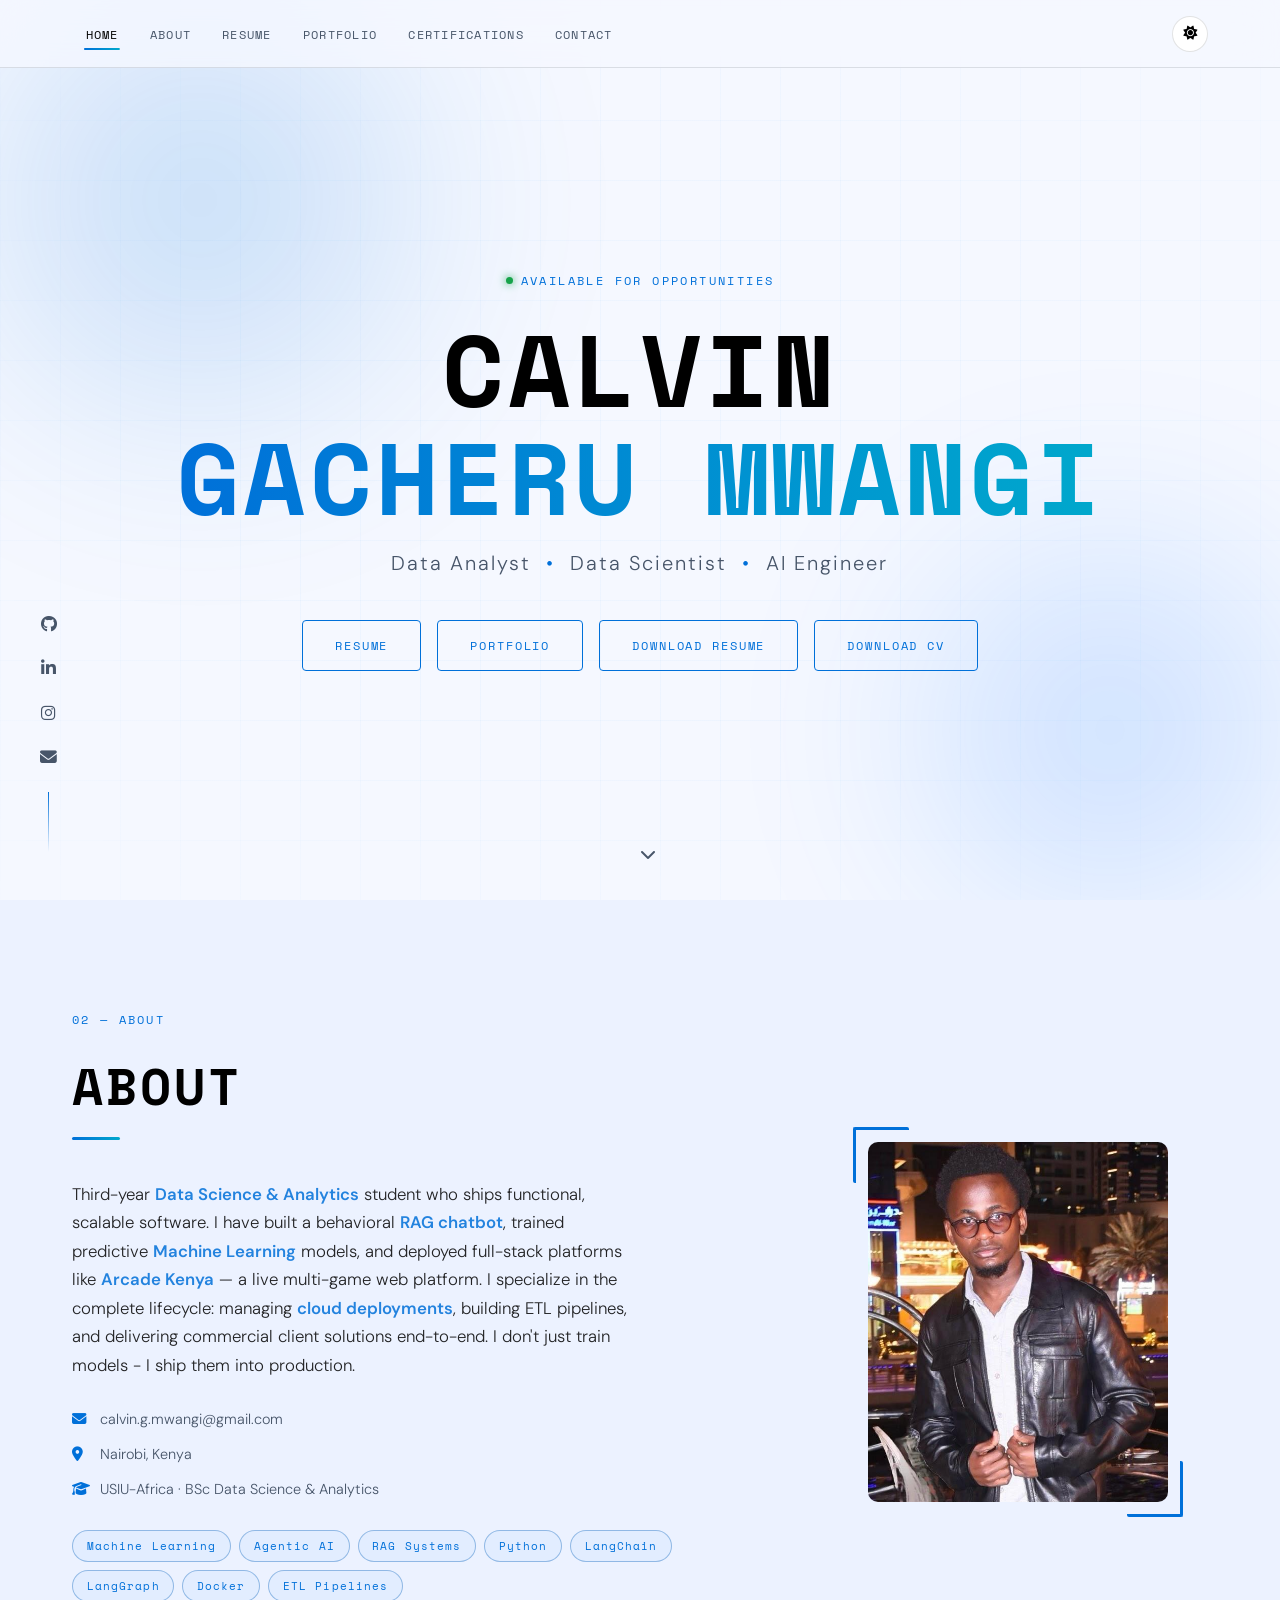
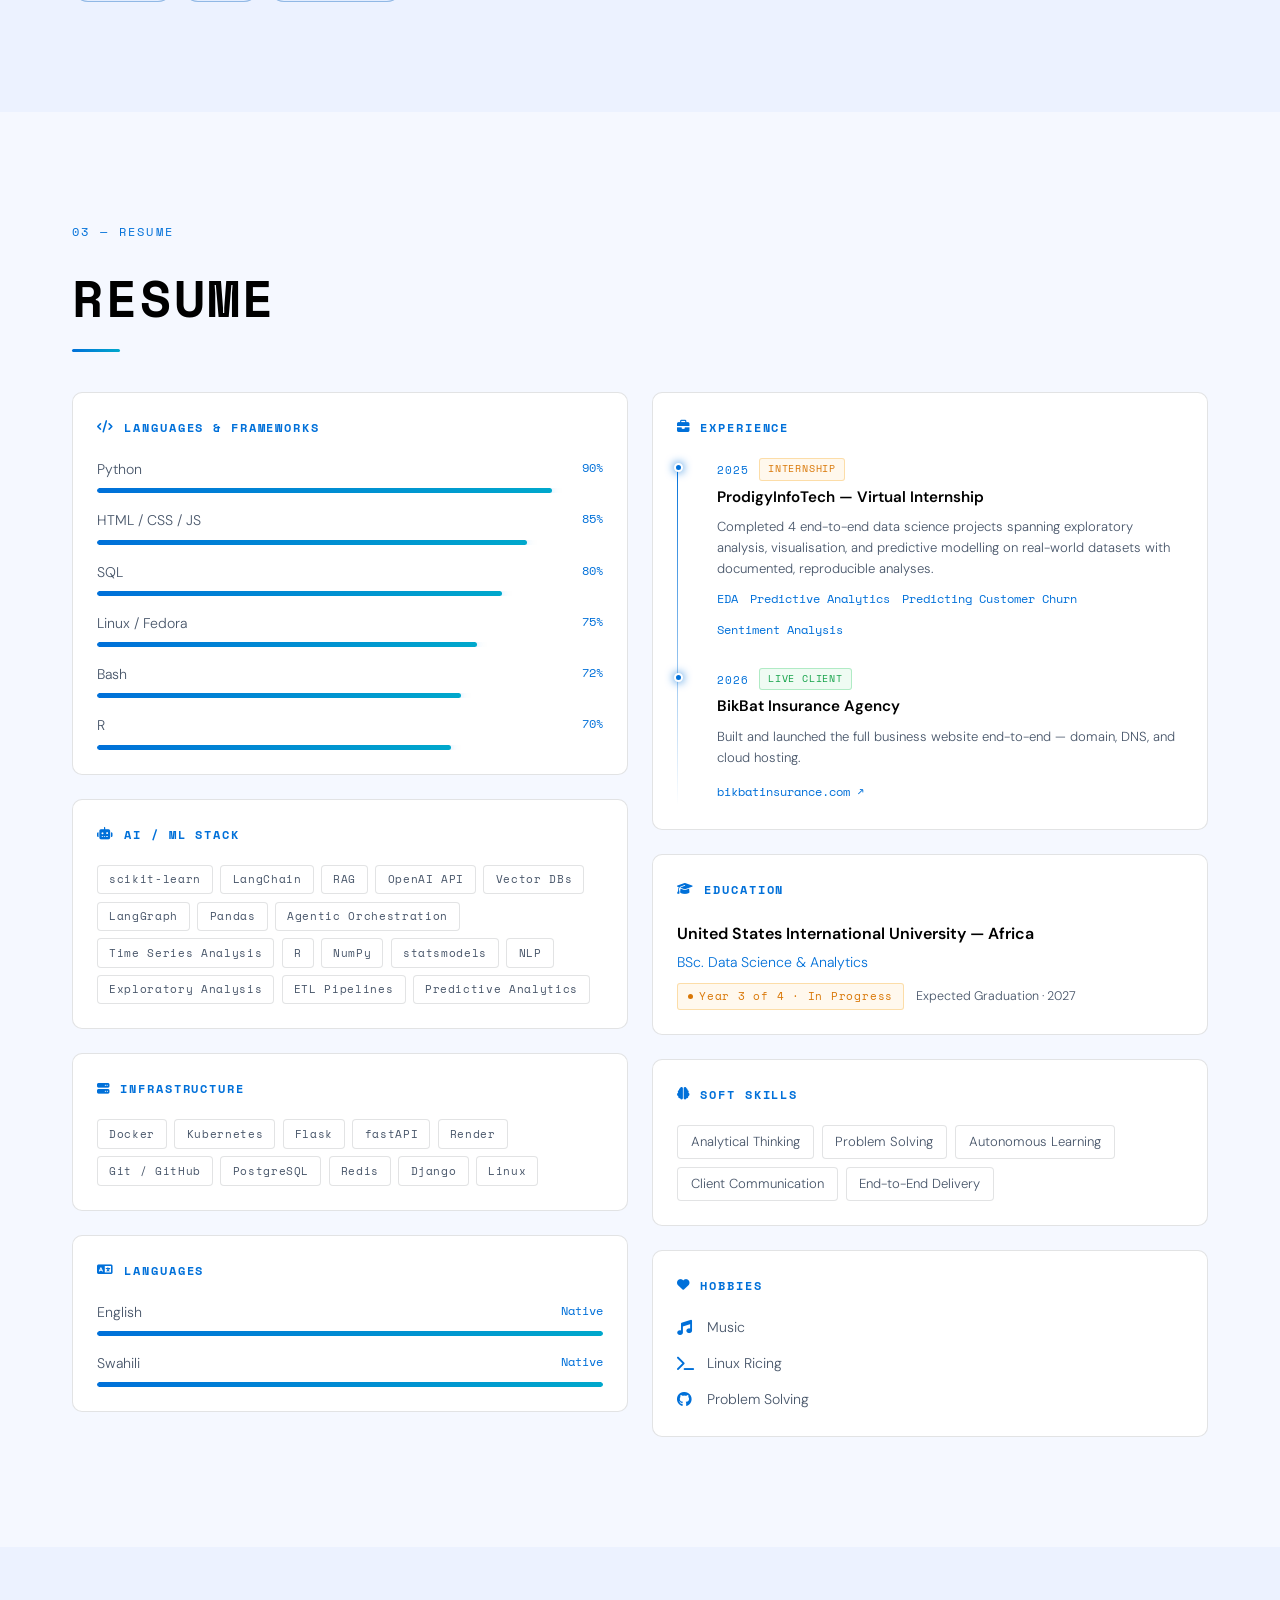
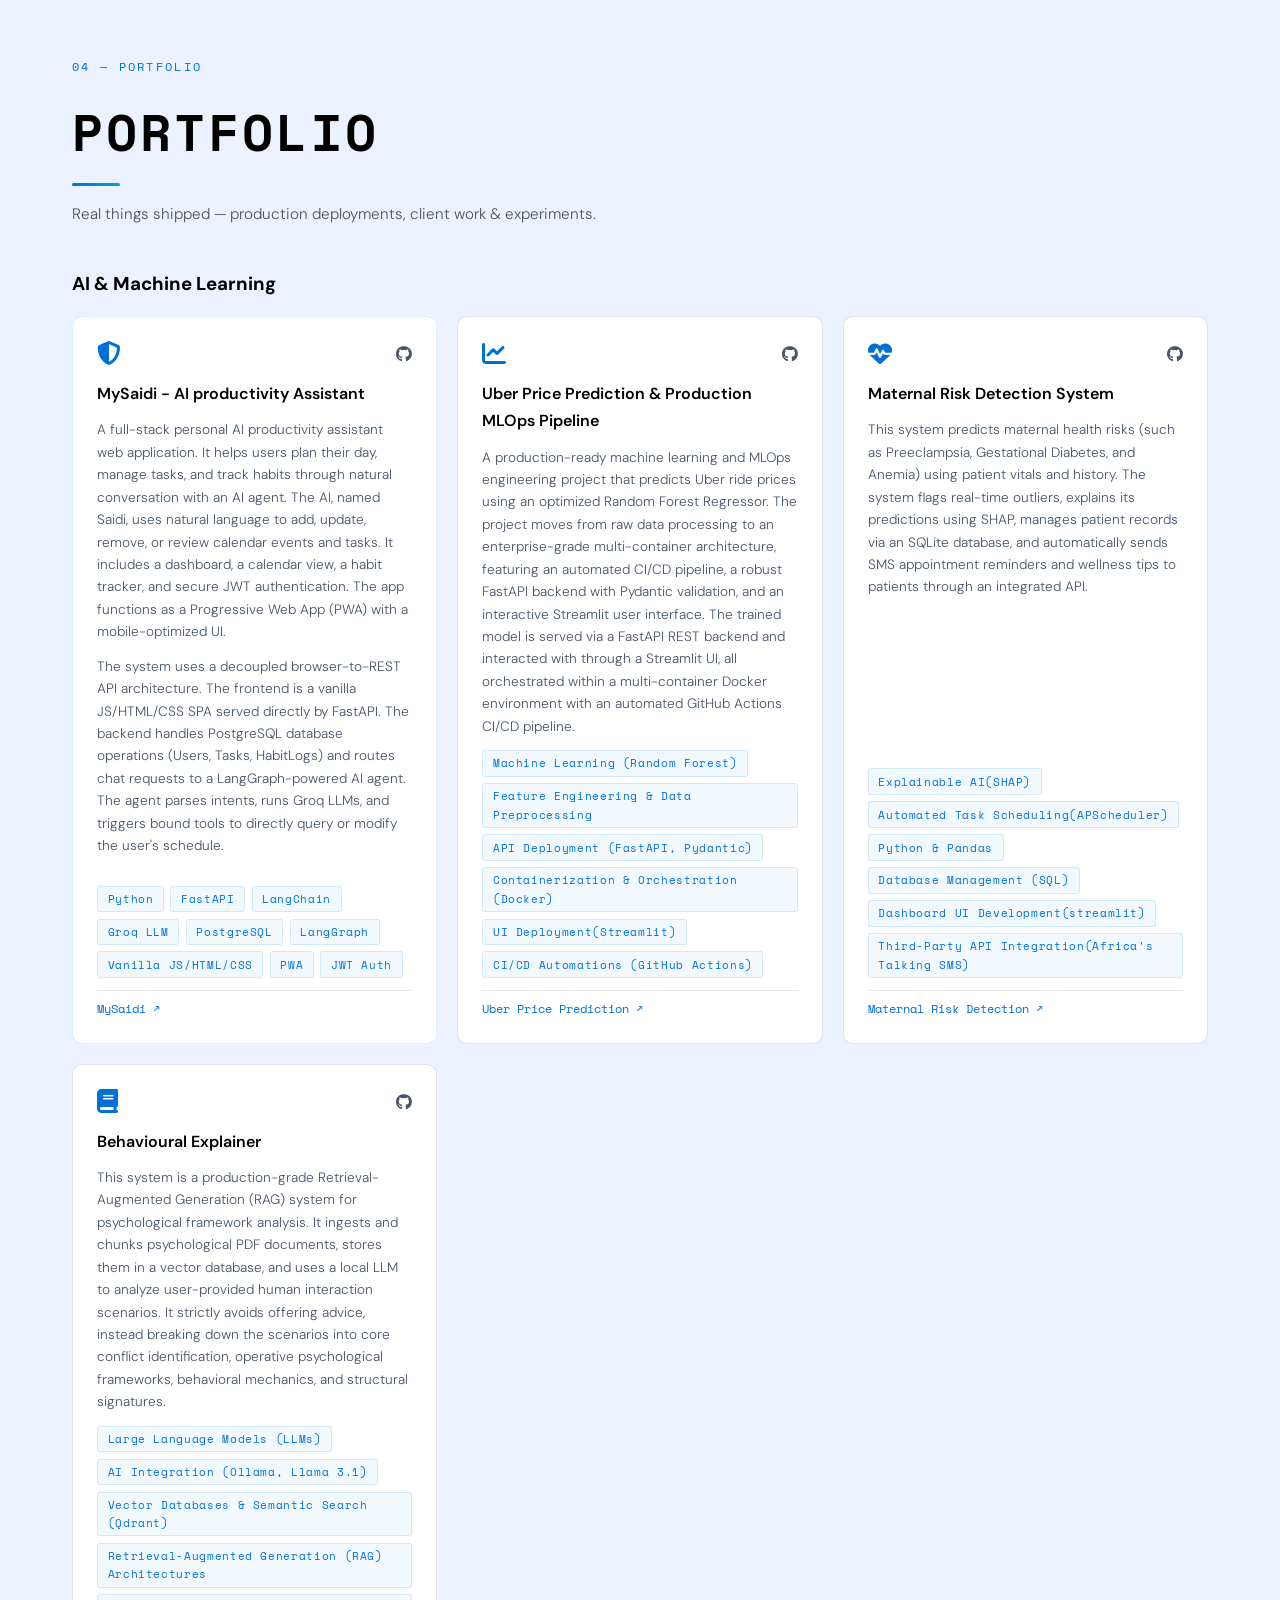
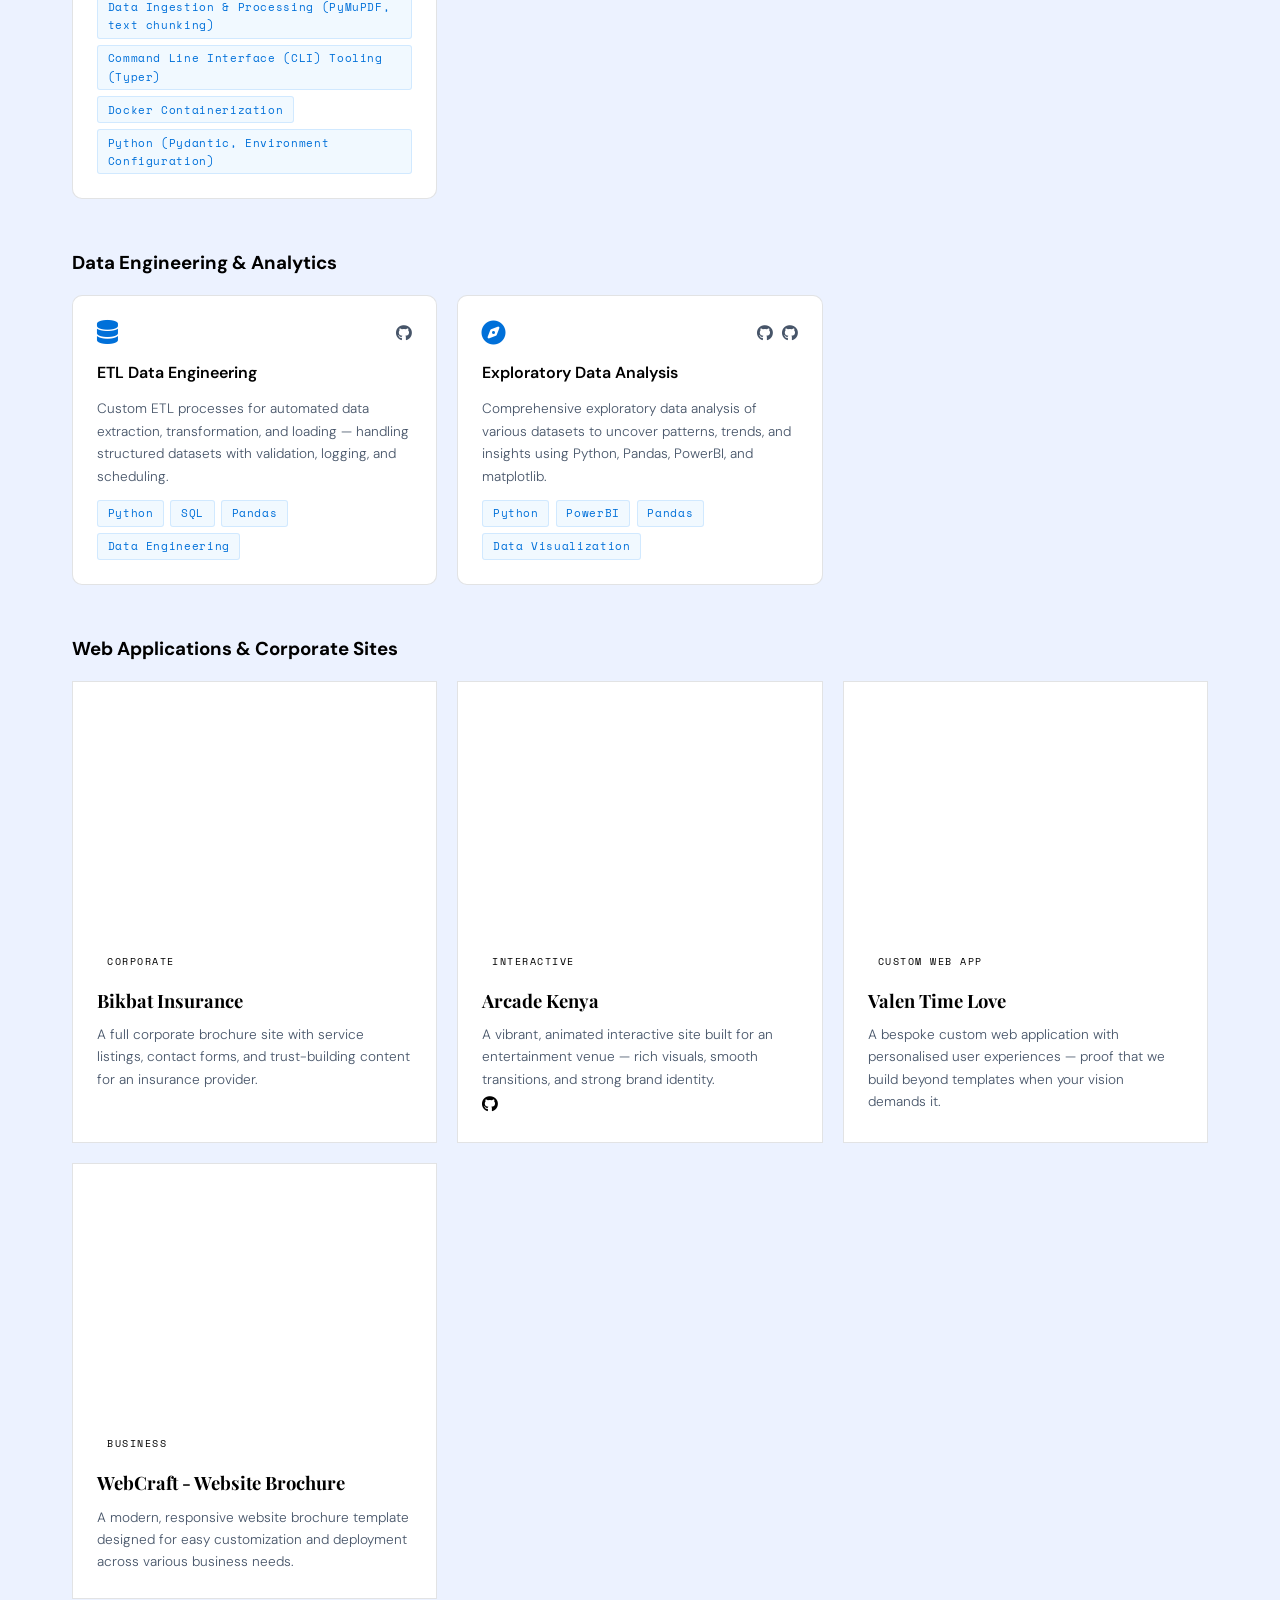
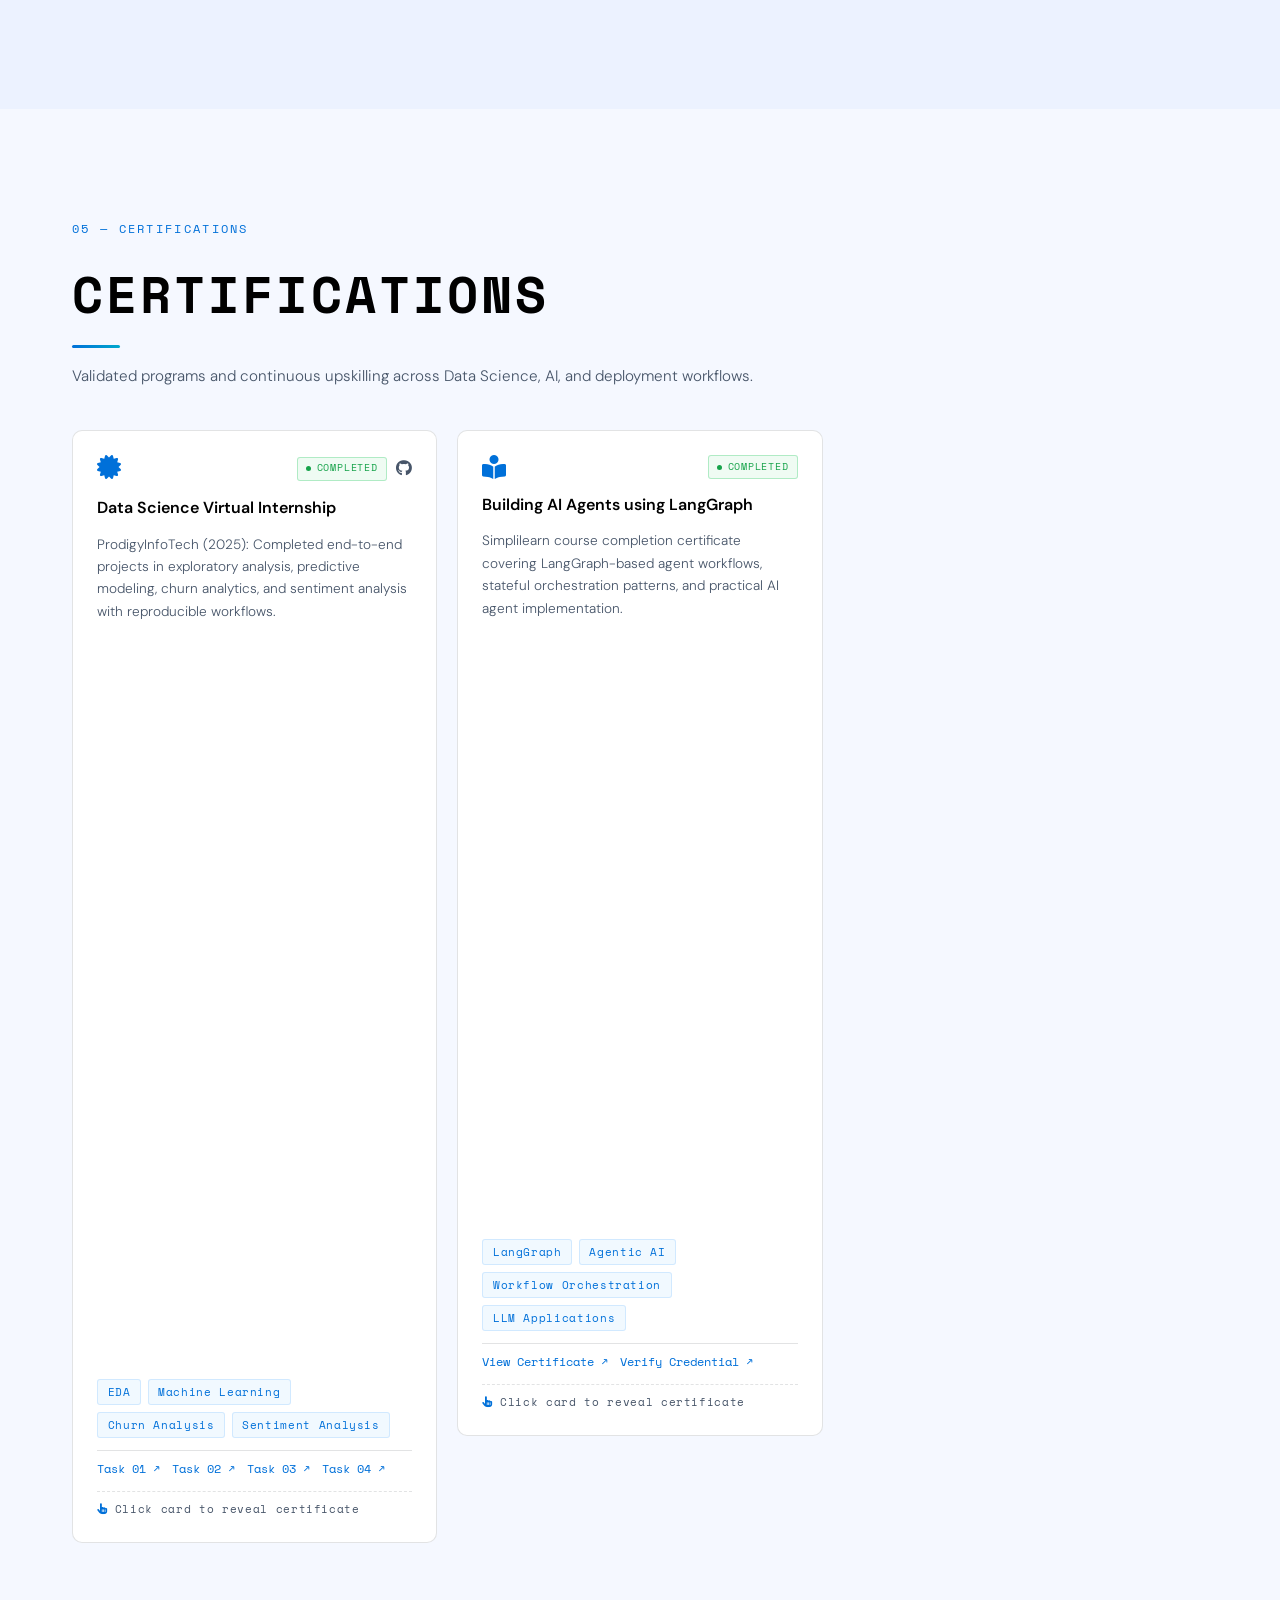
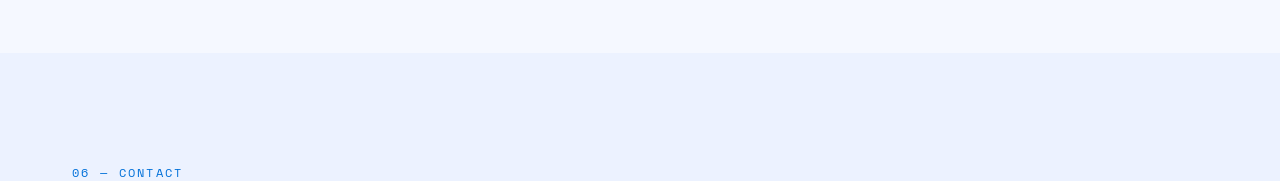
==== index.html @ 36073839 "Updated CV and Resume" ====
<!DOCTYPE html>
<html lang="en">
<head>
  <meta charset="UTF-8" />
  <meta name="viewport" content="width=device-width, initial-scale=1.0" />
  <meta name="description" content="Calvin Gacheru Mwangi — Data Scientist, AI Developer & Full-Stack Web. Ships real things: RAG chatbots, live game platforms, ML models." />
  <meta name="keywords" content="Data Scientist Nairobi, AI Developer Kenya, RAG Chatbot, Machine Learning Engineer, Full Stack Developer Kenya">
  <meta name="author" content="Calvin Gacheru Mwangi">
  <link rel="canonical" href="https://yourdomain.com" />
  <title>Calvin Gacheru Mwangi</title>
  <link rel="icon" type="image/svg+xml" href="favicon.svg" />

  <!-- Fonts -->
  <link rel="preconnect" href="https://fonts.googleapis.com" />
  <link rel="preconnect" href="https://fonts.gstatic.com" crossorigin />
  <link href="https://fonts.googleapis.com/css2?family=Space+Mono:ital,wght@0,400;0,700;1,400&family=DM+Sans:ital,opsz,wght@0,9..40,300;0,9..40,400;0,9..40,600;1,9..40,300&display=swap" rel="stylesheet" />

  <!-- Icons -->
  <link rel="stylesheet" href="https://cdnjs.cloudflare.com/ajax/libs/font-awesome/6.5.0/css/all.min.css" />

  <link rel="stylesheet" href="style.css" />
</head>
<body>

  <!-- ═══════════════════════════ NAVBAR ═══════════════════════════ -->
  <nav class="navbar" id="navbar">
    <div class="menu-backdrop"></div>
    <div class="nav-inner">
      <!-- <a href="#home" class="nav-logo">
        <span class="logo-bracket"></span>CGM<span class="logo-bracket"></span>
      </a> -->
      <ul class="nav-links" id="nav-links">
        <li><a href="#home"      class="nav-link" data-section="home">Home</a></li>
        <li><a href="#about"     class="nav-link" data-section="about">About</a></li>
        <li><a href="#resume"    class="nav-link" data-section="resume">Resume</a></li>
        <li><a href="#portfolio" class="nav-link" data-section="portfolio">Portfolio</a></li>
        <li><a href="#certifications" class="nav-link" data-section="certifications">Certifications</a></li>
        <li><a href="#contact"   class="nav-link" data-section="contact">Contact</a></li>
      </ul>
      <div class="nav-actions">
        <button class="theme-toggle" id="theme-toggle" type="button" aria-label="Switch to light mode" aria-pressed="false" title="Toggle theme">
          <i class="fas fa-moon theme-icon theme-icon-moon" aria-hidden="true"></i>
          <i class="fas fa-sun theme-icon theme-icon-sun" aria-hidden="true"></i>
        </button>
        <button class="hamburger" id="hamburger" aria-label="Toggle menu">
          <span></span><span></span><span></span>
        </button>
      </div>
    </div>
  </nav>

  <!-- ═══════════════════════════ HOME ════════════════════════════ -->
  <section class="section" id="home">
    <div class="hero-bg">
      <div class="hero-grid"></div>
      <div class="hero-glow glow-1"></div>
      <div class="hero-glow glow-2"></div>
    </div>

    <div class="hero-content">
      <p class="hero-eyebrow"><span class="dot"></span> Available for opportunities</p>
      <h1 class="hero-name">
        <span class="line">CALVIN</span>
        <span class="line accent-line">GACHERU MWANGI</span>
      </h1>
      <p class="hero-subtitle">Data Analyst <span class="sep">&bull;</span> Data Scientist <span class="sep">&bull;</span> AI Engineer</p>
      <div class="hero-cta">
        <a href="#resume"    class="btn btn-outline">Resume</a>
        <a href="#portfolio" class="btn btn-outline">Portfolio</a>
        <a href="Calvin_Gacheru_Resume.pdf" class="btn btn-outline" download>Download Resume</a>
        <a href="Calvin_Gacheru_CV.pdf" class="btn btn-outline" download>Download CV</a>
      </div>
    </div>

    <!-- Social sidebar -->
    <div class="hero-socials">
      <a href="https://github.com/Calvin-Gacheru" target="_blank" rel="noopener" aria-label="GitHub">
        <i class="fab fa-github"></i>
      </a>
      <a href="https://ke.linkedin.com/in/calvin-gacheru-057672281" target="_blank" rel="noopener" aria-label="LinkedIn">
        <i class="fab fa-linkedin-in"></i>
      </a>
      <a href="https://instagram.com/cmgacheru" target="_blank" rel="noopener" aria-label="Instagram">
        <i class="fab fa-instagram"></i>
      </a>
      <a href="mailto:calvin.g.mwangi@gmail.com" target="_blank" rel="noopener" aria-label="Email">
        <i class="fas fa-envelope"></i>
      </a>
      <span class="social-line"></span>
    </div>

    <a href="#about" class="scroll-down" aria-label="Scroll to About">
      <i class="fas fa-chevron-down"></i>
    </a>
  </section>

  <!-- ═══════════════════════════ ABOUT ═══════════════════════════ -->
  <section class="section" id="about">
    <div class="container">
      <div class="section-tag">02 — About</div>
      <div class="about-grid">

        <div class="about-text">
          <h2 class="section-heading">ABOUT</h2>
          <p class="about-body">
            Third-year <strong>Data Science &amp; Analytics</strong> student who ships functional, scalable software.
            I have built a behavioral <strong>RAG chatbot</strong>, trained predictive <strong>Machine Learning</strong> models, and deployed full-stack platforms like <strong>Arcade Kenya</strong> — a live multi-game web platform.
            I specialize in the complete lifecycle: managing <strong>cloud deployments</strong>, building ETL pipelines, and delivering commercial client solutions end-to-end.
            I don't just train models - I ship them into production. 
          </p>

          <div class="about-meta">
            <div class="meta-item">
              <i class="fas fa-envelope"></i>
              <a href="mailto:calvin.g.mwangi@gmail.com">calvin.g.mwangi@gmail.com</a>
            </div>
            <div class="meta-item">
              <i class="fas fa-location-dot"></i>
              <span>Nairobi, Kenya</span>
            </div>
            <div class="meta-item">
              <i class="fas fa-graduation-cap"></i>
              <span>USIU-Africa · BSc Data Science &amp; Analytics</span>
            </div>
          </div>

          <div class="about-chips">
            <span class="chip">Machine Learning</span>
            <span class="chip">Agentic AI</span>
            <span class="chip">RAG Systems</span>
            <span class="chip">Python</span>
            <span class="chip">LangChain</span>
            <span class="chip">LangGraph</span>
            <span class="chip">Docker</span>
            <span class="chip">ETL Pipelines</span>
          </div>
        </div>
        
        <div class="about-image-wrap">
          <div class="about-image-frame">
            <!-- <div class="portrait-placeholder">
              <i class="fas fa-user"></i>
            </div> -->
            <img src="image.png" alt="Calvin Gacheru Mwangi" class="about-photo" style="width: 100%; height: 100%; object-fit: cover; position: relative; z-index: 10; border-radius: var(--radius);"/>
            <div class="frame-accent top-left"></div>
            <div class="frame-accent bottom-right"></div>
          </div>
        </div>

      </div>
    </div>
  </section>

  <!-- ═══════════════════════════ RESUME ══════════════════════════ -->
  <section class="section" id="resume">
    <div class="container">
      <div class="section-tag">03 — Resume</div>
      <h2 class="section-heading">RESUME</h2>

      <div class="resume-grid">

        <!-- ── Col 1: Skills ── -->
        <div class="resume-col">

          <div class="resume-card">
            <h3 class="card-title"><i class="fas fa-code"></i> Languages &amp; Frameworks</h3>
            <div class="skills-list">
              <div class="skill-item" data-pct="90">
                <div class="skill-label"><span>Python</span><span class="pct-label">90%</span></div>
                <div class="skill-track"><div class="skill-bar"></div></div>
              </div>
              <div class="skill-item" data-pct="85">
                <div class="skill-label"><span>HTML / CSS / JS</span><span class="pct-label">85%</span></div>
                <div class="skill-track"><div class="skill-bar"></div></div>
              </div>
              <div class="skill-item" data-pct="80">
                <div class="skill-label"><span>SQL</span><span class="pct-label">80%</span></div>
                <div class="skill-track"><div class="skill-bar"></div></div>
              </div>
              <div class="skill-item" data-pct="75">
                <div class="skill-label"><span>Linux / Fedora</span><span class="pct-label">75%</span></div>
                <div class="skill-track"><div class="skill-bar"></div></div>
              </div>
              <div class="skill-item" data-pct="72">
                <div class="skill-label"><span>Bash</span><span class="pct-label">72%</span></div>
                <div class="skill-track"><div class="skill-bar"></div></div>
              </div>
              <div class="skill-item" data-pct="70">
                <div class="skill-label"><span>R</span><span class="pct-label">70%</span></div>
                <div class="skill-track"><div class="skill-bar"></div></div>
              </div>
            </div>
          </div>

          <div class="resume-card">
            <h3 class="card-title"><i class="fas fa-robot"></i> AI / ML Stack</h3>
            <div class="tag-grid">
              <span class="tag-pill">scikit-learn</span>
              <span class="tag-pill">LangChain</span>
              <span class="tag-pill">RAG</span>
              <span class="tag-pill">OpenAI API</span>
              <span class="tag-pill">Vector DBs</span>
              <span class="tag-pill">LangGraph</span>
              <span class="tag-pill">Pandas</span>
              <span class="tag-pill">Agentic Orchestration</span>
              <span class="tag-pill">Time Series Analysis</span>
              <span class="tag-pill">R</span>
              <span class="tag-pill">NumPy</span>
              <span class="tag-pill">statsmodels</span>
              <span class="tag-pill">NLP</span>
              <span class="tag-pill">Exploratory Analysis</span>
              <span class="tag-pill">ETL Pipelines</span>
              <span class="tag-pill">Predictive Analytics</span>
            </div>
          </div>

          <div class="resume-card">
            <h3 class="card-title"><i class="fas fa-server"></i> Infrastructure</h3>
            <div class="tag-grid">
              <span class="tag-pill">Docker</span>
              <span class="tag-pill">Kubernetes</span>
              <span class="tag-pill">Flask</span>
              <span class="tag-pill">fastAPI</span>
              <span class="tag-pill">Render</span>
              <span class="tag-pill">Git / GitHub</span>
              <span class="tag-pill">PostgreSQL</span>
              <span class="tag-pill">Redis</span>
              <span class="tag-pill">Django</span>
              <span class="tag-pill">Linux</span>
            </div>
          </div>

          <div class="resume-card">
            <h3 class="card-title"><i class="fas fa-language"></i> Languages</h3>
            <div class="skills-list">
              <div class="skill-item" data-pct="100">
                <div class="skill-label"><span>English</span><span class="pct-label">Native</span></div>
                <div class="skill-track"><div class="skill-bar"></div></div>
              </div>
              <div class="skill-item" data-pct="100">
                <div class="skill-label"><span>Swahili</span><span class="pct-label">Native</span></div>
                <div class="skill-track"><div class="skill-bar"></div></div>
              </div>
            </div>
          </div>

        </div>

        <!-- ── Col 2: Experience + Education + Hobbies ── -->
        <div class="resume-col">

          <div class="resume-card">
            <h3 class="card-title"><i class="fas fa-briefcase"></i> Experience</h3>
            <div class="timeline">

              <div class="tl-item">
                <div class="tl-dot"></div>
                <div class="tl-body">
                  <div class="tl-header">
                    <span class="tl-date">2025</span>
                    <span class="tl-badge intern">Internship</span>
                  </div>
                  <h4 class="tl-title">ProdigyInfoTech — Virtual Internship</h4>
                  <p class="tl-desc">Completed 4 end-to-end data science projects spanning exploratory analysis, visualisation, and predictive modelling on real-world datasets with documented, reproducible analyses.</p>
                  <div class="tl-links-row">
                    <a href="https://github.com/Calvin-Gacheru/PRODIGY_DS_01" target="_blank" rel="noopener" class="tl-link">EDA</a>
                    <a href="https://github.com/Calvin-Gacheru/PRODIGY_DS_02" target="_blank" rel="noopener" class="tl-link">Predictive Analytics</a>
                    <a href="https://github.com/Calvin-Gacheru/PRODIGY_DS_03" target="_blank" rel="noopener" class="tl-link">Predicting Customer Churn</a>
                    <a href="https://github.com/Calvin-Gacheru/PRODIGY_DS_04" target="_blank" rel="noopener" class="tl-link">Sentiment Analysis</a>
                  </div>
                </div>
              </div>

              <div class="tl-item">
                <div class="tl-dot"></div>
                <div class="tl-body">
                  <div class="tl-header">
                    <span class="tl-date">2026</span>
                    <span class="tl-badge live">Live Client</span>
                  </div>
                  <h4 class="tl-title">BikBat Insurance Agency</h4>
                  <p class="tl-desc">Built and launched the full business website end-to-end — domain, DNS, and cloud hosting.</p>
                  <a href="https://bikbatinsurance.com" target="_blank" rel="noopener" class="tl-link">bikbatinsurance.com ↗</a>
                </div>
              </div>



            </div>
          </div>

          <div class="resume-card">
            <h3 class="card-title"><i class="fas fa-graduation-cap"></i> Education</h3>
            <div class="edu-item">
              <div class="edu-uni">United States International University — Africa</div>
              <div class="edu-degree">BSc. Data Science &amp; Analytics</div>
              <div class="edu-meta-row">
                <span class="edu-status"><span class="status-dot"></span> Year 3 of 4 · In Progress</span>
                <span class="edu-year">Expected Graduation · 2027</span>
              </div>
            </div>
          </div>

          <div class="resume-card">
            <h3 class="card-title"><i class="fas fa-brain"></i> Soft Skills</h3>
            <ul class="tag-list">
              <li>Analytical Thinking</li>
              <li>Problem Solving</li>
              <li>Autonomous Learning</li>
              <li>Client Communication</li>
              <li>End-to-End Delivery</li>
            </ul>
          </div>

          <div class="resume-card">
            <h3 class="card-title"><i class="fas fa-heart"></i> Hobbies</h3>
            <div class="hobbies-list">
              <div class="hobby-item"><i class="fas fa-music"></i><span>Music</span></div>
              <div class="hobby-item"><i class="fas fa-terminal"></i><span>Linux Ricing</span></div>
              <div class="hobby-item"><i class="fab fa-github"></i><span>Problem Solving</span></div>
            </div>
          </div>

        </div>
      </div>
    </div>
  </section>

  <!-- ═══════════════════════════ PORTFOLIO ═══════════════════════ -->
  <section class="section" id="portfolio">
    <div class="container">
      <div class="section-tag">04 — Portfolio</div>
      <h2 class="section-heading">PORTFOLIO</h2>
      <p class="portfolio-sub">Real things shipped — production deployments, client work &amp; experiments.</p>

      <!-- AI & Machine Learning -->
      <h3 class="portfolio-category-heading" style="margin-top: 2rem; margin-bottom: 1rem;">AI & Machine Learning</h3>
      <div class="portfolio-grid">
          <!-- MySaidi Application -->
          <article class="pcard featured">
            <div class="pcard-header">
              <i class="fas fa-shield-halved pcard-icon"></i>
              <div class="pcard-header-right">
                <div class="pcard-links">
                  <a href="https://github.com/Calvin-Gacheru/MySaidi" target="_blank" rel="noopener" aria-label="GitHub"><i class="fab fa-github"></i></a>
                </div>
              </div>
            </div>
            <h3 class="pcard-title">MySaidi - AI productivity Assistant</h3>
            <p class="pcard-desc">A full-stack personal AI productivity assistant web application. It helps users plan their day, manage tasks, and track habits through natural conversation with an AI agent. The AI, named Saidi, uses natural language to add, update, remove, or review calendar events and tasks. It includes a dashboard, a calendar view, a habit tracker, and secure JWT authentication. The app functions as a Progressive Web App (PWA) with a mobile-optimized UI.</p>
            <p class="pcard-desc">The system uses a decoupled browser-to-REST API architecture. The frontend is a vanilla JS/HTML/CSS SPA served directly by FastAPI. The backend handles PostgreSQL database operations (Users, Tasks, HabitLogs) and routes chat requests to a LangGraph-powered AI agent. The agent parses intents, runs Groq LLMs, and triggers bound tools to directly query or modify the user's schedule.</p>
            <div class="pcard-tags">
              <span>Python</span><span>FastAPI</span><span>LangChain</span><span>Groq LLM</span><span>PostgreSQL</span><span>LangGraph</span><span>Vanilla JS/HTML/CSS</span><span>PWA</span><span>JWT Auth</span>
            </div>
            <div class="pcard-extra-links">
              <a href="https://github.com/Calvin-Gacheru/MySaidi" target="_blank" rel="noopener">MySaidi ↗</a>
            </div>
          </article>

          <!-- Uber Price Predicion & MLOps -->
          <article class="pcard">
            <div class="pcard-header">
              <i class="fas fa-chart-line pcard-icon"></i>
              <div class="pcard-links">
                <a href="https://github.com/Calvin-Gacheru/Uber-Price-Prediction" target="_blank" rel="noopener" aria-label="GitHub"><i class="fab fa-github"></i></a>
              </div>
            </div>
            <h3 class="pcard-title">Uber Price Prediction & Production MLOps Pipeline</h3>
            <p class="pcard-desc">A production-ready machine learning and MLOps engineering project that predicts Uber ride prices using an optimized Random Forest Regressor. The project moves from raw data processing to an enterprise-grade multi-container architecture, featuring an automated CI/CD pipeline, a robust FastAPI backend with Pydantic validation, and an interactive Streamlit user interface. The trained model is served via a FastAPI REST backend and interacted with through a Streamlit UI, all orchestrated within a multi-container Docker environment with an automated GitHub Actions CI/CD pipeline.</p>
            <div class="pcard-tags">
              <span>Machine Learning (Random Forest)</span><span>Feature Engineering & Data Preprocessing</span><span>API Deployment (FastAPI, Pydantic)</span><span>Containerization & Orchestration (Docker)</span><span>UI Deployment(Streamlit)</span><span>CI/CD Automations (GitHub Actions)</span>
            </div>
            <div class="pcard-extra-links">
              <a href="https://github.com/Calvin-Gacheru/Uber-Price-Prediction" target="_blank" rel="noopener">Uber Price Prediction ↗</a>
            </div>
          </article>

        <!-- Maternal Risk Detection System -->
        <article class="pcard">
          <div class="pcard-header">
            <i class="fas fa-heartbeat pcard-icon"></i>
            <div class="pcard-links">
              <a href="https://github.com/Calvin-Gacheru/Maternal-Risk-Detection-System" target="_blank" rel="noopener" aria-label="GitHub"><i class="fab fa-github"></i></a>
            </div>
          </div>
          <h3 class="pcard-title">Maternal Risk Detection System</h3>
          <p class="pcard-desc">This system predicts maternal health risks (such as Preeclampsia, Gestational Diabetes, and Anemia) using patient vitals and history. The system flags real-time outliers, explains its predictions using SHAP, manages patient records via an SQLite database, and automatically sends SMS appointment reminders and wellness tips to patients through an integrated API.</p>
          <div class="pcard-tags">
            <span>Explainable AI(SHAP)</span><span>Automated Task Scheduling(APScheduler)</span><span>Python & Pandas</span><span>Database Management (SQL)</span><span>Dashboard UI Development(streamlit)</span><span>Third-Party API Integration(Africa's Talking SMS)</span>
          </div>
          <div class="pcard-extra-links">
            <a href="https://github.com/Calvin-Gacheru/Maternal-Risk-Detection-System" target="_blank" rel="noopener">Maternal Risk Detection ↗</a>
          </div>
        </article>

        <!-- Behavioural Explainer -->
        <article class="pcard">
          <div class="pcard-header">
            <i class="fas fa-book pcard-icon"></i>
            <div class="pcard-links">
              <a href="https://github.com/Calvin-Gacheru/Behavioural-Explainer/" target="_blank" rel="noopener" aria-label="GitHub"><i class="fab fa-github"></i></a>
            </div>
          </div>
          <h3 class="pcard-title">Behavioural Explainer</h3>
          <p class="pcard-desc">This system is a production-grade Retrieval-Augmented Generation (RAG) system for psychological framework analysis. It ingests and chunks psychological PDF documents, stores them in a vector database, and uses a local LLM to analyze user-provided human interaction scenarios. It strictly avoids offering advice, instead breaking down the scenarios into core conflict identification, operative psychological frameworks, behavioral mechanics, and structural signatures.</p>
          <div class="pcard-tags">
              <span>Large Language Models (LLMs)</span><span>AI Integration (Ollama, Llama 3.1)</span><span>Vector Databases & Semantic Search (Qdrant)</span><span>Retrieval-Augmented Generation (RAG) Architectures</span><span>Data Ingestion & Processing (PyMuPDF, text chunking)</span><span>Command Line Interface (CLI) Tooling (Typer)</span><span>Docker Containerization</span><span>Python (Pydantic, Environment Configuration)</span>
          </div>
        </article>
      </div>

      <!-- Data Engineering & Analytics -->
      <h3 class="portfolio-category-heading" style="margin-top: 3rem; margin-bottom: 1rem;">Data Engineering & Analytics</h3>
      <div class="portfolio-grid">
        <!-- ETL Data Engineering -->
        <article class="pcard">
          <div class="pcard-header">
            <i class="fas fa-database pcard-icon"></i>
            <div class="pcard-links">
              <a href="https://github.com/Calvin-Gacheru/ETL-Pipeline" target="_blank" rel="noopener" aria-label="GitHub"><i class="fab fa-github"></i></a>
            </div>
          </div>
          <h3 class="pcard-title">ETL Data Engineering</h3>
          <p class="pcard-desc">Custom ETL processes for automated data extraction, transformation, and loading — handling structured datasets with validation, logging, and scheduling.</p>
          <div class="pcard-tags">
            <span>Python</span><span>SQL</span><span>Pandas</span><span>Data Engineering</span>
          </div>
        </article>

        <!-- Exploratory Data Analysis -->
        <article class="pcard">
          <div class="pcard-header">
            <i class="fas fa-solid fa-compass pcard-icon"></i>
            <div class="pcard-links">
              <a href="https://github.com/Calvin-Gacheru/Business-Intelligence-And-Visualization" target="_blank" rel="noopener" aria-label="GitHub"><i class="fab fa-github"></i></a>
              <a href="https://github.com/Calvin-Gacheru/Air-Quality-Analysis" target="_blank" rel="noopener" aria-label="GitHub"><i class="fab fa-github"></i></a>
            </div>
          </div>
          <h3 class="pcard-title">Exploratory Data Analysis</h3>
          <p class="pcard-desc">Comprehensive exploratory data analysis of various datasets to uncover patterns, trends, and insights using Python, Pandas, PowerBI, and matplotlib.</p>
          <div class="pcard-tags">
            <span>Python</span><span>PowerBI</span><span>Pandas</span><span>Data Visualization</span>
          </div>
        </article>
      </div>

      <!-- Web Applications & Corporate Sites -->
      <h3 class="portfolio-category-heading" style="margin-top: 3rem; margin-bottom: 1rem;">Web Applications & Corporate Sites</h3>
      <div class="portfolio-grid">
        <!-- BikBat Insurance -->
          <article class="portfolio-card reveal" data-category="Corporate">
            <div class="portfolio-card__preview">
              <div class="portfolio-card__screen">
                <iframe
                  src="https://bikbatinsurance.com"
                  loading="lazy"
                  title="Bikbat Insurance website preview"
                  scrolling="no"
                  tabindex="-1"
                ></iframe>
                <div class="portfolio-card__overlay">
                  <a href="https://bikbatinsurance.com" target="_blank" rel="noopener" class="btn btn--primary btn--sm">
                    View Live Site ↗
                  </a>
                </div>
              </div>
            </div>
            <div class="portfolio-card__info">
              <span class="portfolio-card__tag">Corporate</span>
              <h3>Bikbat Insurance</h3>
              <p>A full corporate brochure site with service listings, contact forms, and trust-building content for an insurance provider.</p>
            </div>
          </article>  

          <!-- Arcade Kenya -->
          <article class="portfolio-card reveal" data-category="Interactive">
            <div class="portfolio-card__preview">
              <div class="portfolio-card__screen">
                <iframe
                  src="https://calvin-gacheru.github.io/ArcadeKenya/"
                  loading="lazy"
                  title="Arcade Kenya website preview"
                  scrolling="no"
                  tabindex="-1"
                ></iframe>
                <div class="portfolio-card__overlay">
                  <a href="https://calvin-gacheru.github.io/ArcadeKenya/" target="_blank" rel="noopener" class="btn btn--primary btn--sm">
                    View Live Site ↗
                  </a>
                </div>
              </div>
            </div>
            <div class="portfolio-card__info">
              <span class="portfolio-card__tag">Interactive</span>
              <h3>Arcade Kenya</h3>
              <p>A vibrant, animated interactive site built for an entertainment venue — rich visuals, smooth transitions, and strong brand identity.</p>
              <a href="https://github.com/Calvin-Gacheru/ArcadeKenya" target="_blank" rel="noopener" aria-label="GitHub"><i class="fab fa-github"></i></a>
            </div>
          </article>

          <!-- Valen Time Love (Preview) -->
          <article class="portfolio-card reveal" data-category="Web App">
            <div class="portfolio-card__preview">
              <div class="portfolio-card__screen">
                <iframe
                  src="https://calvin-gacheru.github.io/Valen_Time_Love/"
                  loading="lazy"
                  title="Valen Time Love web app preview"
                  scrolling="no"
                  tabindex="-1"
                ></iframe>
                <div class="portfolio-card__overlay">
                  <a href="https://calvin-gacheru.github.io/Valen_Time_Love/" target="_blank" rel="noopener" class="btn btn--primary btn--sm">
                    View Live Site ↗
                  </a>
                </div>
              </div>
            </div>
            <div class="portfolio-card__info">
              <span class="portfolio-card__tag">Custom Web App</span>
              <h3>Valen Time Love</h3>
              <p>A bespoke custom web application with personalised user experiences — proof that we build beyond templates when your vision demands it.</p>
            </div>
          </article>

        <!-- WebCraft - Website Brochure -->
        <article class="portfolio-card reveal" data-category="Business">
          <div class="portfolio-card__preview">
            <div class="portfolio-card__screen">
              <iframe
                src="https://calvin-gacheru.github.io/WebsiteBrochure/"
                loading="lazy"
                title="WebCraft - Website Brochure preview"
                scrolling="no"
                tabindex="-1"
              ></iframe>
              <div class="portfolio-card__overlay">
                <a href="https://calvin-gacheru.github.io/WebsiteBrochure/" target="_blank" rel="noopener" class="btn btn--primary btn--sm">
                  View Live Site ↗
                </a>
              </div>
            </div>
          </div>
          <div class="portfolio-card__info">
            <span class="portfolio-card__tag">Business</span>
              <h3>WebCraft - Website Brochure</h3>
              <p>A modern, responsive website brochure template designed for easy customization and deployment across various business needs.</p>
          </div>
        </article>
      </div>

    </div>
  </section>

  <!-- ═══════════════════════ CERTIFICATIONS ═════════════════════ -->
  <section class="section" id="certifications">
    <div class="container">
      <div class="section-tag">05 — Certifications</div>
      <h2 class="section-heading">CERTIFICATIONS</h2>
      <p class="cert-sub">Validated programs and continuous upskilling across Data Science, AI, and deployment workflows.</p>

      <div class="portfolio-grid cert-grid">

        <article class="pcard cert-card featured" tabindex="0" role="button" aria-label="Toggle Data Science Virtual Internship certificate card" aria-pressed="false">
          <div class="cert-card-inner">

            <div class="cert-face cert-front">
              <div class="pcard-header">
                <i class="fas fa-certificate pcard-icon"></i>
                <div class="pcard-header-right">
                  <span class="live-badge"><span class="live-dot"></span>Completed</span>
                  <div class="pcard-links">
                    <a href="https://github.com/Calvin-Gacheru/PRODIGY_DS_01" target="_blank" rel="noopener" aria-label="Program Work"><i class="fab fa-github"></i></a>
                  </div>
                </div>
              </div>
              <h3 class="pcard-title">Data Science Virtual Internship</h3>
              <p class="pcard-desc">ProdigyInfoTech (2025): Completed end-to-end projects in exploratory analysis, predictive modeling, churn analytics, and sentiment analysis with reproducible workflows.</p>
              <div class="pcard-tags">
                <span>EDA</span><span>Machine Learning</span><span>Churn Analysis</span><span>Sentiment Analysis</span>
              </div>
              <div class="pcard-extra-links">
                <a href="https://github.com/Calvin-Gacheru/PRODIGY_DS_01" target="_blank" rel="noopener">Task 01 ↗</a>
                <a href="https://github.com/Calvin-Gacheru/PRODIGY_DS_02" target="_blank" rel="noopener">Task 02 ↗</a>
                <a href="https://github.com/Calvin-Gacheru/PRODIGY_DS_03" target="_blank" rel="noopener">Task 03 ↗</a>
                <a href="https://github.com/Calvin-Gacheru/PRODIGY_DS_04" target="_blank" rel="noopener">Task 04 ↗</a>
              </div>
              <div class="cert-flip-hint"><i class="fas fa-hand-pointer"></i> Click card to reveal certificate</div>
            </div>

            <div class="cert-face cert-back">
              <div class="cert-back-head">
                <h3 class="pcard-title">Certificate Preview</h3>
                <span class="live-badge"><span class="live-dot"></span>Front/Back</span>
              </div>

              <div class="cert-preview cert-preview-pdf">
                <object class="cert-pdf" data="Certificates/Prodigy%20Certificate.pdf" type="application/pdf" aria-label="Prodigy certificate PDF preview">
                  <div class="cert-fallback cert-fallback-static">
                    <i class="fas fa-file-pdf"></i>
                    <p>PDF preview is not supported in this browser.</p>
                    <p class="cert-fallback-note">Use the button below to open the certificate in a new tab.</p>
                  </div>
                </object>
              </div>

              <div class="cert-actions">
                <a href="Certificates/Prodigy%20Certificate.pdf" target="_blank" rel="noopener" class="cert-link">Open Certificate ↗</a>
                <button type="button" class="cert-toggle" data-cert-toggle>Back to Details</button>
              </div>
            </div>

          </div>
        </article>

        <article class="pcard cert-card" tabindex="0" role="button" aria-label="Toggle Building AI Agents using LangGraph certificate card" aria-pressed="false">
          <div class="cert-card-inner">

            <div class="cert-face cert-front">
              <div class="pcard-header">
                <i class="fas fa-book-open-reader pcard-icon"></i>
                <div class="pcard-header-right">
                  <span class="live-badge"><span class="live-dot"></span>Completed</span>
                </div>
              </div>
              <h3 class="pcard-title">Building AI Agents using LangGraph</h3>
              <p class="pcard-desc">Simplilearn course completion certificate covering LangGraph-based agent workflows, stateful orchestration patterns, and practical AI agent implementation.</p>
              <div class="pcard-tags">
                <span>LangGraph</span><span>Agentic AI</span><span>Workflow Orchestration</span><span>LLM Applications</span>
              </div>
              <div class="pcard-extra-links">
                <a href="Certificates/Simplilearn%20Certificate.pdf" target="_blank" rel="noopener">View Certificate ↗</a>
                <a href="mailto:calvin.g.mwangi@gmail.com">Verify Credential ↗</a>
              </div>
              <div class="cert-flip-hint"><i class="fas fa-hand-pointer"></i> Click card to reveal certificate</div>
            </div>

            <div class="cert-face cert-back">
              <div class="cert-back-head">
                <h3 class="pcard-title">Certificate Preview</h3>
                <span class="live-badge"><span class="live-dot"></span>Front/Back</span>
              </div>

              <div class="cert-preview cert-preview-pdf">
                <object class="cert-pdf" data="Certificates/Simplilearn%20Certificate.pdf" type="application/pdf" aria-label="Simplilearn certificate PDF preview">
                  <div class="cert-fallback cert-fallback-static">
                    <i class="fas fa-file-pdf"></i>
                    <p>PDF preview is not supported in this browser.</p>
                    <p class="cert-fallback-note">Use the button below to open the certificate in a new tab.</p>
                  </div>
                </object>
              </div>

              <div class="cert-actions">
                <a href="Certificates/Simplilearn%20Certificate.pdf" target="_blank" rel="noopener" class="cert-link">Open Certificate ↗</a>
                <button type="button" class="cert-toggle" data-cert-toggle>Back to Details</button>
              </div>
            </div>

          </div>
        </article>

      </div>
    </div>
  </section>

  <!-- ═══════════════════════════ CONTACT ═════════════════════════ -->
  <section class="section" id="contact">
    <div class="container">
      <div class="section-tag">06 — Contact</div>
      <h2 class="section-heading">CONTACT</h2>
      <p class="contact-sub">Available for internships, freelance work &amp; collaborations.</p>

      <div class="contact-grid">
        <a href="mailto:calvin.g.mwangi@gmail.com" class="contact-card">
          <i class="fas fa-envelope contact-icon"></i>
          <div>
            <div class="contact-label">Email</div>
            <div class="contact-val">calvin.g.mwangi@gmail.com</div>
          </div>
        </a>
        <a href="https://github.com/Calvin-Gacheru" target="_blank" rel="noopener" class="contact-card">
          <i class="fab fa-github contact-icon"></i>
          <div>
            <div class="contact-label">GitHub</div>
            <div class="contact-val">@Calvin-Gacheru</div>
          </div>
        </a>
        <a href="https://ke.linkedin.com/in/calvin-gacheru-057672281" target="_blank" rel="noopener" class="contact-card">
          <i class="fab fa-linkedin-in contact-icon"></i>
          <div>
            <div class="contact-label">LinkedIn</div>
            <div class="contact-val">calvin-gacheru-057672281</div>
          </div>
        </a>
        <a href="https://instagram.com/cmgacheru" target="_blank" rel="noopener" class="contact-card">
          <i class="fab fa-instagram contact-icon"></i>
          <div>
            <div class="contact-label">Instagram</div>
            <div class="contact-val">@cmgacheru</div>
          </div>
        </a>
      </div>
    </div>
  </section>

  <!-- ═══════════════════════════ FOOTER ══════════════════════════ -->
  <footer class="site-footer">
    <div class="footer-inner">
      <span class="footer-logo"><span class="logo-bracket"></span>CGM<span class="logo-bracket"></span></span>
      <p class="footer-copy">© 2026 Calvin Gacheru Mwangi.</p>
      <div class="footer-socials">
        <a href="https://github.com/Calvin-Gacheru" target="_blank" rel="noopener" aria-label="GitHub"><i class="fab fa-github"></i></a>
        <a href="https://ke.linkedin.com/in/calvin-gacheru-057672281" target="_blank" rel="noopener" aria-label="LinkedIn"><i class="fab fa-linkedin-in"></i></a>
        <a href="https://instagram.com/cmgacheru" target="_blank" rel="noopener" aria-label="Instagram"><i class="fab fa-instagram"></i></a>
      </div>
    </div>
  </footer>

  <script src="script.js"></script>
</body>
</html>
---- style.css ----
/* ═══════════════════════════════════════════════════════════════
   CALVIN GACHERU MWANGI — Portfolio Stylesheet
   Fonts: Space Mono (display/mono) + DM Sans (body)
   ═══════════════════════════════════════════════════════════════ */

@import url('https://fonts.googleapis.com/css2?family=Playfair+Display:ital,wght@0,400;0,600;0,700;1,400&family=DM+Sans:opsz,wght@9..40,300;9..40,400;9..40,500;9..40,600&display=swap');

/* ── CSS Variables ── */
:root {
  --bg:          #0d0d0d;
  --bg-2:        #111111;
  --bg-card:     #161616;
  --bg-card-h:   #1c1c1c;
  --border:      rgba(255,255,255,0.07);
  --border-h:    rgba(79,172,254,0.4);
  --text:        #f0f0f0;
  --text-muted:  #888;
  --accent:      #4facfe;
  --accent-2:    #00f2fe;
  --accent-glow: rgba(79,172,254,0.18);
  --green:       #22c55e;
  --amber:       #f59e0b;

  --font-display: 'Playfair Display', Georgia, serif;
  --font-mono:   'Space Mono', monospace;
  --font-body:   'DM Sans', sans-serif;

  --nav-h:       68px;
  --radius:      10px;
  --transition:  0.3s cubic-bezier(0.4, 0, 0.2, 1);
  --max-w:       1200px;
  --nav-bg:      rgba(13,13,13,0.82);
  --nav-bg-2:    rgba(13,13,13,0.97);
  --mobile-nav-bg: rgba(13,13,13,0.6);
  --selection-text: #fff;
}

[data-theme='light'] {
  --bg:          #f5f8ff;
  --bg-2:        #ecf2ff;
  --bg-card:     #ffffff;
  --bg-card-h:   #f2f6ff;
  --border:      rgba(17,24,39,0.12);
  --border-h:    rgba(0,92,184,0.36);
  --text:        #000000;
  --text-muted:  #475569;
  --accent:      #0070d9;
  --accent-2:    #00a8cc;
  --accent-glow: rgba(0,112,217,0.14);
  --green:       #16a34a;
  --amber:       #d97706;
  --nav-bg:      rgba(245,248,255,0.78);
  --nav-bg-2:    rgba(245,248,255,0.96);
  --mobile-nav-bg: rgba(245,248,255,0.6);
  --selection-text: #ffffff;
}

/* ── Reset ── */
*, *::before, *::after { box-sizing: border-box; margin: 0; padding: 0; }
html { scroll-behavior: smooth; font-size: 16px; }
body {
  background: var(--bg);
  color: var(--text);
  font-family: var(--font-body);
  font-weight: 300;
  line-height: 1.7;
  overflow-x: hidden;
  -webkit-font-smoothing: antialiased;
  transition: background var(--transition), color var(--transition);
}
a { color: inherit; text-decoration: none; }
ul { list-style: none; }
img { max-width: 100%; display: block; }
button { cursor: pointer; border: none; background: none; }

/* ── Scrollbar ── */
::-webkit-scrollbar { width: 6px; }
::-webkit-scrollbar-track { background: var(--bg); }
::-webkit-scrollbar-thumb { background: var(--accent); border-radius: 3px; }

/* ── Selection ── */
::selection { background: rgba(79,172,254,0.25); color: var(--selection-text); }

/* ─────────────────────────────────────────────
   UTILITY
───────────────────────────────────────────── */
.container {
  width: 100%;
  max-width: var(--max-w);
  margin: 0 auto;
  padding: 0 2rem;
}
.section { position: relative; padding: 110px 0; }
#home { padding: 0; }

.section-tag {
  font-family: var(--font-mono);
  font-size: 0.72rem;
  letter-spacing: 0.2em;
  color: var(--accent);
  text-transform: uppercase;
  margin-bottom: 0.75rem;
}
.section-heading {
  font-family: var(--font-mono);
  font-size: clamp(2rem, 5vw, 3.2rem);
  font-weight: 700;
  letter-spacing: 0.06em;
  color: var(--text);
  margin-bottom: 2.5rem;
  position: relative;
  display: inline-block;
}
.section-heading::after {
  content: '';
  display: block;
  width: 48px;
  height: 3px;
  background: linear-gradient(90deg, var(--accent), var(--accent-2));
  margin-top: 0.5rem;
  border-radius: 2px;
}

/* ─────────────────────────────────────────────
   NAVBAR
───────────────────────────────────────────── */
.navbar {
  position: fixed;
  top: 0; left: 0; right: 0;
  z-index: 1000;
  height: var(--nav-h);
  background: var(--nav-bg);
  backdrop-filter: blur(20px);
  -webkit-backdrop-filter: blur(20px);
  border-bottom: 1px solid var(--border);
  transition: background var(--transition), box-shadow var(--transition);
}
.navbar.scrolled {
  background: var(--nav-bg-2);
  box-shadow: 0 4px 40px rgba(0,0,0,0.6);
}
.menu-backdrop {
  position: fixed;
  inset: 0;
  background: rgba(0, 0, 0, 0.4);
  backdrop-filter: blur(10px);
  -webkit-backdrop-filter: blur(10px);
  z-index: 999; 
  opacity: 0;
  visibility: hidden;
  transition: opacity var(--transition), visibility var(--transition);
}

.menu-backdrop.active {
  opacity: 1;
  visibility: visible;
}
.nav-inner {
  max-width: var(--max-w);
  height: 100%;
  margin: 0 auto;
  padding: 0 2rem;
  display: flex;
  align-items: center;
  justify-content: space-between;
}
.nav-logo {
  font-family: var(--font-mono);
  font-size: 1.05rem;
  font-weight: 700;
  color: var(--text);
  letter-spacing: 0.05em;
}

.nav-actions {
  display: flex;
  align-items: center;
  gap: 0.65rem;
}

.theme-toggle {
  position: relative;
  width: 36px;
  height: 36px;
  border: 1px solid var(--border);
  border-radius: 999px;
  color: var(--text);
  background: var(--bg-card);
  display: inline-flex;
  align-items: center;
  justify-content: center;
  transition: border-color var(--transition), background var(--transition), color var(--transition), transform var(--transition);
}

.theme-toggle:hover {
  border-color: var(--border-h);
  color: var(--accent);
  transform: translateY(-1px);
}

.theme-toggle:focus-visible {
  outline: 2px solid var(--accent);
  outline-offset: 2px;
}

.theme-icon {
  position: absolute;
  font-size: 0.88rem;
  transition: opacity var(--transition), transform var(--transition);
}

.theme-icon-moon { opacity: 1; transform: scale(1) rotate(0deg); }
.theme-icon-sun  { opacity: 0; transform: scale(0.7) rotate(-30deg); }

[data-theme='light'] .theme-icon-moon { opacity: 0; transform: scale(0.7) rotate(30deg); }
[data-theme='light'] .theme-icon-sun  { opacity: 1; transform: scale(1) rotate(0deg); }

.nav-links { display: flex; gap: 0.25rem; align-items: center; }
.nav-link {
  font-family: var(--font-mono);
  font-size: 0.78rem;
  letter-spacing: 0.1em;
  text-transform: uppercase;
  color: var(--text-muted);
  padding: 0.5rem 0.85rem;
  border-radius: 4px;
  position: relative;
  transition: color var(--transition);
}
.nav-link::after {
  content: '';
  position: absolute;
  bottom: 2px; left: 50%;
  transform: translateX(-50%) scaleX(0);
  width: 60%; height: 2px;
  background: linear-gradient(90deg, var(--accent), var(--accent-2));
  border-radius: 2px;
  transition: transform var(--transition);
}
.nav-link:hover, .nav-link.active { color: var(--text); }
.nav-link.active::after, .nav-link:hover::after { transform: translateX(-50%) scaleX(1); }

.hamburger { display: none; flex-direction: column; gap: 5px; padding: 4px; }
.hamburger span {
  display: block; width: 24px; height: 2px;
  background: var(--text); border-radius: 2px;
  transition: var(--transition);
}
.hamburger.open span:nth-child(1) { transform: translateY(7px) rotate(45deg); }
.hamburger.open span:nth-child(2) { opacity: 0; }
.hamburger.open span:nth-child(3) { transform: translateY(-7px) rotate(-45deg); }

/* ─────────────────────────────────────────────
   HOME
───────────────────────────────────────────── */
#home {
  height: 100vh;
  min-height: 640px;
  display: flex;
  align-items: center;
  justify-content: center;
  overflow: hidden;
}

/* Hero background - subtle, no neon grid or glows */
.hero-bg { position: absolute; inset: 0; z-index: 0; }


.hero-grid {
  position: absolute; inset: 0;
  background-image:
    linear-gradient(rgba(79,172,254,0.045) 1px, transparent 1px),
    linear-gradient(90deg, rgba(79,172,254,0.045) 1px, transparent 1px);
  background-size: 60px 60px;
  mask-image: radial-gradient(ellipse 80% 80% at 50% 50%, black 40%, transparent 100%);
}
.hero-glow {
  position: absolute; border-radius: 50%;
  filter: blur(100px); opacity: 0.25; pointer-events: none;
  will-change: transform;
  -webkit-backface-visibility: hidden;
  backface-visibility: hidden;
}
@media (max-width: 768px) {
  .hero-glow {
    animation: none;
  }
}

.glow-1 {
  width: 600px; height: 600px;
  background: radial-gradient(circle, var(--accent), transparent 70%);
  top: -100px; left: -100px;
  animation: floatGlow 8s ease-in-out infinite alternate;
}
.glow-2 {
  width: 500px; height: 500px;
  background: radial-gradient(circle, #0070ff, transparent 70%);
  bottom: -80px; right: -80px;
  animation: floatGlow 10s ease-in-out infinite alternate-reverse;
}
@keyframes floatGlow {
  from { transform: translate(0,0) scale(1); }
  to   { transform: translate(40px,30px) scale(1.08); }
}

.hero-content {
  position: relative; z-index: 1;
  text-align: center;
  padding: var(--nav-h) 2rem 2rem;
}
.hero-eyebrow {
  display: inline-flex; align-items: center; gap: 0.5rem;
  font-family: var(--font-mono);
  font-size: 0.75rem; letter-spacing: 0.2em;
  text-transform: uppercase; color: var(--accent);
  margin-bottom: 1.5rem;
  opacity: 0; animation: fadeUp 0.8s 0.2s forwards;
}
.dot {
  width: 7px; height: 7px;
  background: var(--green); border-radius: 50%;
  box-shadow: 0 0 8px var(--green);
  animation: pulse 2s infinite;
}
@keyframes pulse {
  0%,100% { box-shadow: 0 0 6px var(--green); }
  50%      { box-shadow: 0 0 16px var(--green); }
}

.hero-name {
  display: flex; flex-direction: column;
  line-height: 1.05;
  font-family: var(--font-mono);
  font-size: clamp(2.6rem, 8vw, 7rem);
  font-weight: 700;
  letter-spacing: 0.04em;
}
/* Outlines for users navigating with keyboard */
.btn:focus-visible,
.nav-link:focus-visible,
.pcard-links a:focus-visible,
.pcard-extra-links a:focus-visible,
.hero-socials a:focus-visible,
.footer-socials a:focus-visible,
.meta-item a:focus-visible {
  outline: 2px solid var(--accent);
  outline-offset: 4px;
  border-radius: 4px;
}

/* No cursor — removed entirely */
.line { opacity: 0; animation: fadeUp 0.7s forwards; }
.line:nth-child(1) { animation-delay: 0.4s; }
.line:nth-child(2) { animation-delay: 0.55s; }
.line:nth-child(3) { animation-delay: 0.7s; }
.accent-line {
  background: linear-gradient(90deg, var(--accent), var(--accent-2));
  -webkit-background-clip: text;
  -webkit-text-fill-color: transparent;
  background-clip: text;
}

.hero-subtitle {
  font-family: var(--font-body);
  font-size: clamp(0.95rem, 2.5vw, 1.25rem);
  font-weight: 300; letter-spacing: 0.1em;
  color: var(--text-muted);
  margin-top: 1rem;
  opacity: 0; animation: fadeUp 0.7s 0.85s forwards;
}
.sep { color: var(--accent); margin: 0 0.4em; }

.hero-cta {
  margin-top: 2.5rem; display: flex; gap: 1rem; justify-content: center;
  opacity: 0; animation: fadeUp 0.7s 1s forwards;
}
.btn {
  font-family: var(--font-mono); font-size: 0.78rem;
  letter-spacing: 0.15em; text-transform: uppercase;
  padding: 0.85rem 2rem; border-radius: 4px;
  transition: var(--transition);
}
.btn-outline {
  border: 1.5px solid var(--accent); color: var(--accent); background: transparent;
}
.btn-outline:hover {
  background: var(--accent); color: #000;
  box-shadow: 0 0 24px var(--accent-glow);
}

.hero-socials {
  position: absolute; bottom: 3rem; left: 2.5rem; z-index: 2;
  display: flex; flex-direction: column; align-items: center; gap: 1rem;
  opacity: 0; animation: fadeUp 0.8s 1.2s forwards;
}
.hero-socials a {
  color: var(--text-muted); font-size: 1.05rem;
  transition: color var(--transition), transform var(--transition);
}
.hero-socials a:hover { color: var(--accent); transform: translateY(-2px); }
.social-line {
  width: 1px; height: 60px;
  background: linear-gradient(to bottom, var(--accent), transparent);
  margin-top: 0.25rem;
}
.scroll-down {
  position: absolute; bottom: 2rem; left: 50%;
  transform: translateX(-50%); z-index: 2;
  color: var(--text-muted); font-size: 1rem;
  opacity: 0;
  animation: fadeUp 0.8s 1.4s forwards, bounce 2s 2.2s infinite;
}
@keyframes bounce {
  0%,100% { transform: translateX(-50%) translateY(0); }
  50%      { transform: translateX(-50%) translateY(6px); }
}
@keyframes fadeUp {
  from { opacity: 0; transform: translateY(22px); }
  to   { opacity: 1; transform: translateY(0); }
}

/* ─────────────────────────────────────────────
   ABOUT
───────────────────────────────────────────── */
#about { background: var(--bg-2); }

.about-grid {
  display: grid; grid-template-columns: 1fr 380px;
  gap: 5rem; align-items: center;
}
.about-body {
  font-size: 1.05rem; 
  color: var(--text);
  opacity: 0.85;
  margin-bottom: 1.75rem; max-width: 560px;
}
.about-body strong { color: var(--accent); font-weight: 600; }

.about-meta { display: flex; flex-direction: column; gap: 0.65rem; margin-bottom: 1.75rem; }
.meta-item {
  display: flex; align-items: center; gap: 0.75rem;
  font-size: 0.9rem; color: var(--text-muted);
}
.meta-item i { color: var(--accent); width: 16px; }
.meta-item a:hover { color: var(--accent); text-decoration: underline; }

.about-chips { display: flex; flex-wrap: wrap; gap: 0.5rem; }
.chip {
  font-family: var(--font-mono); font-size: 0.7rem; letter-spacing: 0.1em;
  padding: 0.35rem 0.85rem; border: 1px solid var(--border-h);
  border-radius: 20px; color: var(--accent);
  background: rgba(79,172,254,0.06);
  transition: background var(--transition), transform var(--transition);
}
.chip:hover { background: rgba(79,172,254,0.15); transform: translateY(-2px); }

.about-image-wrap { display: flex; justify-content: center; }
.about-image-frame { position: relative; width: 300px; height: 360px; }
.portrait-placeholder {
  width: 100%; height: 100%; background: var(--bg-card);
  border: 1px solid var(--border); border-radius: var(--radius);
  display: flex; align-items: center; justify-content: center;
  font-size: 7rem; color: var(--border-h);
}
.frame-accent {
  position: absolute; width: 56px; height: 56px;
  border-color: var(--accent); border-style: solid; border-radius: 2px;
}
.frame-accent.top-left    { top: -15px; left: -15px;   border-width: 3px 0 0 3px; }
.frame-accent.bottom-right { bottom: -15px; right: -15px; border-width: 0 3px 3px 0; }

/* ─────────────────────────────────────────────
   RESUME
───────────────────────────────────────────── */
#resume { background: var(--bg); }

.resume-grid { display: grid; grid-template-columns: 1fr 1fr; gap: 1.5rem; }
.resume-col  { display: flex; flex-direction: column; gap: 1.5rem; }

.resume-card {
  background: var(--bg-card); border: 1px solid var(--border);
  border-radius: var(--radius); padding: 1.5rem;
  transition: border-color var(--transition), box-shadow var(--transition);
}
.resume-card:hover {
  border-color: var(--border-h);
  box-shadow: 0 0 30px rgba(79,172,254,0.06);
}
.card-title {
  font-family: var(--font-mono); font-size: 0.78rem; letter-spacing: 0.15em;
  text-transform: uppercase; color: var(--accent);
  margin-bottom: 1.25rem; display: flex; align-items: center; gap: 0.6rem;
}

/* Skill bars */
.skills-list { display: flex; flex-direction: column; gap: 1rem; }
.skill-label {
  display: flex; justify-content: space-between;
  font-size: 0.88rem; margin-bottom: 0.4rem; color: var(--text-muted);
}
.pct-label { font-family: var(--font-mono); font-size: 0.75rem; color: var(--accent); }
.skill-track {
  width: 100%; height: 5px;
  background: rgba(255,255,255,0.06); border-radius: 3px; overflow: hidden;
}
.skill-bar {
  height: 100%; width: 0;
  background: linear-gradient(90deg, var(--accent), var(--accent-2));
  border-radius: 3px;
  transition: width 1.2s cubic-bezier(0.22, 1, 0.36, 1);
  box-shadow: 0 0 8px rgba(79,172,254,0.5);
}

/* Tag pill grid */
.tag-grid { display: flex; flex-wrap: wrap; gap: 0.45rem; }
.tag-pill {
  font-family: var(--font-mono); font-size: 0.68rem; letter-spacing: 0.06em;
  padding: 0.28rem 0.7rem;
  border: 1px solid var(--border); border-radius: 4px;
  color: var(--text-muted); background: rgba(255,255,255,0.03);
  transition: border-color var(--transition), color var(--transition);
}
.tag-pill:hover { border-color: var(--accent); color: var(--text); }

/* Tag lists */
.tag-list { display: flex; flex-wrap: wrap; gap: 0.5rem; }
.tag-list li {
  font-size: 0.82rem; padding: 0.3rem 0.8rem;
  background: rgba(255,255,255,0.04); border: 1px solid var(--border);
  border-radius: 4px; color: var(--text-muted);
  transition: border-color var(--transition), color var(--transition);
}
.tag-list li:hover { border-color: var(--accent); color: var(--text); }

/* Timeline */
.timeline { position: relative; padding-left: 1.25rem; }
.timeline::before {
  content: ''; position: absolute;
  left: 0; top: 6px; bottom: 0; width: 1px;
  background: linear-gradient(to bottom, var(--accent), transparent);
}
.tl-item { position: relative; padding-left: 1.25rem; padding-bottom: 1.75rem; }
.tl-item:last-child { padding-bottom: 0; }
.tl-dot {
  position: absolute; left: -1.42rem; top: 5px;
  width: 9px; height: 9px; border-radius: 50%;
  background: var(--accent); box-shadow: 0 0 10px var(--accent);
  border: 2px solid var(--bg-card);
}
.tl-header { display: flex; align-items: center; gap: 0.6rem; margin-bottom: 0.25rem; flex-wrap: wrap; }
.tl-date {
  font-family: var(--font-mono); font-size: 0.7rem;
  letter-spacing: 0.1em; color: var(--accent);
}
.tl-badge {
  font-family: var(--font-mono); font-size: 0.62rem;
  letter-spacing: 0.08em; text-transform: uppercase;
  padding: 0.12rem 0.5rem; border-radius: 3px;
}
.tl-badge.live   { color: var(--green); border: 1px solid rgba(34,197,94,0.3); background: rgba(34,197,94,0.07); }
.tl-badge.intern { color: var(--amber); border: 1px solid rgba(245,158,11,0.3); background: rgba(245,158,11,0.07); }
.tl-title { font-size: 0.95rem; font-weight: 600; color: var(--text); margin-bottom: 0.35rem; }
.tl-desc  { font-size: 0.82rem; color: var(--text-muted); line-height: 1.6; margin-bottom: 0.6rem; }
.tl-link {
  font-family: var(--font-mono); font-size: 0.72rem;
  color: var(--accent); transition: opacity var(--transition);
}
.tl-link:hover { opacity: 0.7; text-decoration: underline; }
.tl-links-row { display: flex; flex-wrap: wrap; gap: 0.75rem; }

/* Education */
.edu-uni    { font-size: 1rem; font-weight: 600; color: var(--text); margin-bottom: 0.25rem; }
.edu-degree { font-size: 0.88rem; color: var(--accent); margin-bottom: 0.5rem; }
.edu-meta-row { display: flex; flex-wrap: wrap; align-items: center; gap: 0.75rem; }
.edu-status {
  display: inline-flex; align-items: center; gap: 0.4rem;
  font-family: var(--font-mono); font-size: 0.68rem; letter-spacing: 0.07em;
  color: var(--amber); border: 1px solid rgba(245,158,11,0.3);
  background: rgba(245,158,11,0.07); padding: 0.2rem 0.6rem; border-radius: 3px;
}
.status-dot { width: 5px; height: 5px; background: var(--amber); border-radius: 50%; display: inline-block; }
.edu-year   { font-size: 0.78rem; color: var(--text-muted); }

/* Hobbies */
.hobbies-list { display: flex; flex-direction: column; gap: 0.75rem; }
.hobby-item {
  display: flex; align-items: center; gap: 0.85rem;
  font-size: 0.88rem; color: var(--text-muted);
  transition: color var(--transition);
}
.hobby-item:hover { color: var(--text); }
.hobby-item i { color: var(--accent); width: 16px; font-size: 0.95rem; }

/* ─────────────────────────────────────────────
   PORTFOLIO
───────────────────────────────────────────── */
#portfolio { background: var(--bg-2); }

.portfolio-sub { font-size: 0.95rem; color: var(--text-muted); margin-top: -1.5rem; margin-bottom: 2.5rem; }

.portfolio-grid { display: grid; grid-template-columns: repeat(auto-fill, minmax(300px, 1fr)); gap: 1.25rem; }

.pcard {
  background: var(--bg-card); border: 1px solid var(--border);
  border-radius: var(--radius); padding: 1.5rem;
  display: flex; flex-direction: column; gap: 0.75rem;
  transition: transform var(--transition), border-color var(--transition), box-shadow var(--transition);
}
@media (hover: hover) {
  .pcard:hover {
    transform: translateY(-4px);
    border-color: var(--border-h);
    box-shadow: 0 16px 40px rgba(0,0,0,0.4), 0 0 30px rgba(79,172,254,0.07);
  }
}
.pcard.featured { border-color: rgba(79,172,254,0.2); }

.pcard-header { display: flex; justify-content: space-between; align-items: flex-start; }
.pcard-header-right { display: flex; align-items: center; gap: 0.6rem; }
.pcard-icon { font-size: 1.5rem; color: var(--accent); }
.pcard-links { display: flex; gap: 0.55rem; }
.pcard-links a {
  color: var(--text-muted); font-size: 1rem;
  transition: color var(--transition);
}
.pcard-links a:hover { color: var(--accent); }

.live-badge {
  display: inline-flex; align-items: center; gap: 0.35rem;
  font-family: var(--font-mono); font-size: 0.62rem;
  letter-spacing: 0.08em; text-transform: uppercase;
  color: var(--green); border: 1px solid rgba(34,197,94,0.3);
  background: rgba(34,197,94,0.07); padding: 0.15rem 0.5rem; border-radius: 3px;
}
.live-dot {
  width: 5px; height: 5px; background: var(--green); border-radius: 50%;
  animation: pulse 2s infinite;
}
.private-badge {
  font-family: var(--font-mono); font-size: 0.65rem;
  color: var(--text-muted); letter-spacing: 0.06em;
}

.pcard-title { font-size: 1rem; font-weight: 600; color: var(--text); }
.pcard-desc  { font-size: 0.85rem; color: var(--text-muted); line-height: 1.65; flex: 1; }
.pcard-tags  { display: flex; flex-wrap: wrap; gap: 0.4rem; }
.pcard-tags span {
  font-family: var(--font-mono); font-size: 0.67rem; letter-spacing: 0.06em;
  color: var(--accent); background: rgba(79,172,254,0.08);
  border: 1px solid rgba(79,172,254,0.2); border-radius: 3px; padding: 0.2rem 0.6rem;
}
.pcard-extra-links {
  display: flex; flex-wrap: wrap; gap: 0.75rem;
  padding-top: 0.5rem; border-top: 1px solid var(--border);
}
.pcard-extra-links a {
  font-family: var(--font-mono); font-size: 0.72rem; color: var(--accent);
  transition: opacity var(--transition);
}
.pcard-extra-links a:hover { opacity: 0.7; text-decoration: underline; }


/* ═══════════════════════════════════════════════════
   PORTFOLIO
═══════════════════════════════════════════════════ */
.portfolio {
  padding: 120px 0;
}

.portfolio__grid {
  display: grid;
  grid-template-columns: repeat(3, 1fr);
  gap: 28px;
}

.portfolio-card {
  border-radius: var(--radius-lg);
  overflow: hidden;
  border: 1px solid var(--border);
  background: var(--bg-card);
  transition: var(--transition);
}
.portfolio-card:hover {
  border-color: var(--border-gold);
  transform: translateY(-6px);
  box-shadow: var(--shadow-card), var(--shadow-glow);
}

.portfolio-card__preview {
  height: 240px;
  overflow: hidden;
  position: relative;
  background: var(--bg-3);
}

.portfolio-card__screen {
  position: relative;
  width: 100%;
  height: 100%;
}

.portfolio-card__screen iframe {
  width: 200%;
  height: 200%;
  transform: scale(0.5);
  transform-origin: top left;
  border: none;
  pointer-events: none;
  display: block;
}

.portfolio-card__overlay {
  position: absolute;
  inset: 0;
  background: rgba(12, 12, 11, 0.7);
  display: flex;
  align-items: center;
  justify-content: center;
  opacity: 0;
  transition: opacity var(--transition);
  backdrop-filter: blur(4px);
}
.portfolio-card:hover .portfolio-card__overlay { opacity: 1; }

.portfolio-card__info {
  padding: 24px;
}

.portfolio-card__tag {
  display: inline-block;
  font-family: var(--font-mono);
  font-size: 10px;
  letter-spacing: 0.15em;
  text-transform: uppercase;
  color: var(--gold);
  background: var(--gold-dim);
  padding: 3px 10px;
  border-radius: 100px;
  margin-bottom: 12px;
}

.portfolio-card__info h3 {
  font-family: var(--font-display);
  font-size: 1.15rem;
  font-weight: 700;
  color: var(--text);
  margin-bottom: 8px;
}

.portfolio-card__info p {
  font-size: 0.85rem;
  color: var(--text-muted);
  line-height: 1.65;
  font-weight: 300;
}

/* ─────────────────────────────────────────────
  CERTIFICATIONS
───────────────────────────────────────────── */
#certifications { background: var(--bg); }

.cert-sub {
  font-size: 0.95rem;
  color: var(--text-muted);
  margin-top: -1.5rem;
  margin-bottom: 2.5rem;
}

.cert-grid { perspective: 1600px; }

.cert-card {
  background: transparent;
  border: none;
  padding: 0;
  min-height: 390px;
  cursor: pointer;
  transform-style: preserve-3d;
  box-shadow: none;
}

.cert-card:hover {
  transform: none;
  border-color: transparent;
  box-shadow: none;
}

.cert-card:focus-visible {
  outline: 2px solid var(--accent);
  outline-offset: 4px;
  border-radius: var(--radius);
}

.cert-card-inner {
  position: relative;
  width: 100%;
  min-height: 390px;
  transform-style: preserve-3d;
  transition: transform 0.75s cubic-bezier(0.2, 0.7, 0.2, 1);
}

.cert-card.is-flipped .cert-card-inner {
  transform: rotateY(180deg);
}

.cert-face {
  position: absolute;
  inset: 0;
  background: var(--bg-card);
  border: 1px solid var(--border);
  border-radius: var(--radius);
  padding: 1.5rem;
  display: flex;
  flex-direction: column;
  gap: 0.75rem;
  backface-visibility: hidden;
  -webkit-backface-visibility: hidden;
  transition: border-color var(--transition), box-shadow var(--transition), transform var(--transition);
}

.cert-card:hover .cert-face,
.cert-card:focus-visible .cert-face {
  border-color: var(--border-h);
  box-shadow: 0 16px 40px rgba(0,0,0,0.4), 0 0 30px rgba(79,172,254,0.07);
}

.cert-back {
  transform: rotateY(180deg);
}

.cert-back-head {
  display: flex;
  justify-content: space-between;
  align-items: center;
  gap: 0.75rem;
}

.cert-flip-hint {
  margin-top: auto;
  font-family: var(--font-mono);
  font-size: 0.68rem;
  letter-spacing: 0.06em;
  color: var(--text-muted);
  display: inline-flex;
  align-items: center;
  gap: 0.45rem;
  padding-top: 0.5rem;
  border-top: 1px dashed var(--border);
}

.cert-flip-hint i {
  color: var(--accent);
}

.cert-preview {
  margin-top: 0.25rem;
  border: 1px dashed rgba(79,172,254,0.32);
  border-radius: 8px;
  background: linear-gradient(145deg, rgba(79,172,254,0.06), rgba(79,172,254,0.02));
  min-height: 190px;
  padding: 0.9rem;
  display: grid;
  place-items: center;
}

.cert-preview-pdf {
  display: block;
  padding: 0.5rem;
}

.cert-pdf {
  width: 100%;
  height: 260px;
  border: 1px solid var(--border);
  border-radius: 6px;
  background: var(--bg);
}

.cert-image {
  width: 100%;
  max-height: 250px;
  object-fit: contain;
  border-radius: 5px;
  border: 1px solid var(--border);
  background: var(--bg);
}

.cert-fallback {
  display: none;
  text-align: center;
  color: var(--text-muted);
  gap: 0.5rem;
  align-items: center;
  justify-content: center;
  flex-direction: column;
}

.cert-fallback i {
  font-size: 1.2rem;
  color: var(--accent);
}

.cert-fallback p {
  font-size: 0.82rem;
  line-height: 1.5;
}

.cert-fallback-note {
  font-family: var(--font-mono);
  font-size: 0.66rem !important;
  letter-spacing: 0.03em;
}

.cert-preview.is-missing .cert-image {
  display: none;
}

.cert-preview.is-missing .cert-fallback {
  display: flex;
}

.cert-fallback-static {
  display: flex;
  height: 100%;
}

.cert-actions {
  margin-top: auto;
  padding-top: 0.7rem;
  border-top: 1px solid var(--border);
  display: flex;
  flex-wrap: wrap;
  gap: 0.6rem;
}

.cert-link,
.cert-toggle {
  font-family: var(--font-mono);
  font-size: 0.7rem;
  letter-spacing: 0.05em;
  border-radius: 4px;
  padding: 0.38rem 0.72rem;
  transition: var(--transition);
}

.cert-link {
  color: var(--accent);
  border: 1px solid rgba(79,172,254,0.25);
  background: rgba(79,172,254,0.06);
}

.cert-link:hover {
  background: rgba(79,172,254,0.14);
}

.cert-toggle {
  color: var(--text);
  border: 1px solid var(--border);
  background: var(--bg);
}

.cert-toggle:hover {
  border-color: var(--border-h);
  color: var(--accent);
}

/* ─────────────────────────────────────────────
   CONTACT
───────────────────────────────────────────── */
#contact { background: var(--bg-2); }

.contact-sub { font-size: 0.95rem; color: var(--text-muted); margin-top: -1.5rem; margin-bottom: 2.5rem; }

/* .contact-grid { display: grid; grid-template-columns: repeat(auto-fit, minmax(220px, 1fr)); gap: 1px; background: var(--border); border: 1px solid var(--border); border-radius: var(--radius); overflow: hidden; } */

.contact-card {
  background: var(--bg-card); padding: 1.25rem 1.4rem;
  display: flex; align-items: center; gap: 1rem;
  text-decoration: none;
  transition: background var(--transition), box-shadow var(--transition);
}
.contact-card:hover {
  background: var(--bg-card-h);
  box-shadow: inset 0 0 0 1px var(--border-h);
}
.contact-icon { font-size: 1.2rem; color: var(--accent); flex-shrink: 0; }
.contact-label {
  font-family: var(--font-mono); font-size: 0.62rem;
  letter-spacing: 0.1em; text-transform: uppercase; color: var(--text-muted);
  margin-bottom: 0.2rem;
}
.contact-val { font-size: 0.82rem; color: var(--text); }
.contact-card:hover .contact-val { color: var(--accent); }

/* ─────────────────────────────────────────────
   FOOTER
───────────────────────────────────────────── */
.site-footer {
  background: var(--bg);
  border-top: 1px solid var(--border);
  padding: 2rem;
}
.footer-inner {
  max-width: var(--max-w); margin: 0 auto;
  display: flex; align-items: center; justify-content: space-between; flex-wrap: wrap; gap: 1rem;
}
.footer-logo { font-family: var(--font-mono); font-size: 0.9rem; font-weight: 700; }
.footer-copy { font-size: 0.8rem; color: var(--text-muted); }
.footer-socials { display: flex; gap: 1rem; }
.footer-socials a {
  color: var(--text-muted); font-size: 1rem;
  transition: color var(--transition), transform var(--transition);
}
.footer-socials a:hover { color: var(--accent); transform: translateY(-2px); }

/* ─────────────────────────────────────────────
   REVEAL ANIMATIONS
───────────────────────────────────────────── */
.reveal {
  opacity: 0; transform: translateY(30px);
  transition: opacity 0.7s ease, transform 0.7s ease;
}
.reveal.visible { opacity: 1; transform: translateY(0); }

/* ─────────────────────────────────────────────
   RESPONSIVE
───────────────────────────────────────────── */
@media (max-width: 1024px) {
  /* .about-grid { grid-template-columns: 1fr 300px; gap: 3rem; } */
  .about-grid {
  display: grid; 
  grid-template-columns: 1fr minmax(280px, 380px);
  gap: 5rem; 
  align-items: center;
}
  .resume-grid { grid-template-columns: 1fr; }
}

@media (max-width: 768px) {
  .section { padding: 80px 0; }
  .container { padding: 0 1.25rem; }

  /* Nav mobile */
  .hamburger { display: flex; }
  .nav-links {
    position: fixed;
    top: 100%;
    left: 0;
    right: 0; 
    background: var(--nav-bg-2);
    backdrop-filter: blur(20px);
    -webkit-backdrop-filter: blur(20px);
    border-bottom: 1px solid var(--border);
    flex-direction: column;
    justify-content: center;
    align-items: center; 
    font-size: 1rem; padding: 0.75rem 1.5rem; 
    gap: 2rem;
    padding: 2rem 0;
    padding-top: var(--nav-h); /* Prevents links from hiding under the navbar */

    /* Hidden state */
    opacity: 0; 
    visibility: hidden;
    pointer-events: none;
    transform: opacity var(--transition), transform var(--transition); 
    transition: all var(--transition);
    box-shadow: 0 10px 30px rgba(0,0,0,0.5);
  }

  /* Visible state */
  .nav-links.open { 
    opacity: 1; 
    visibility: visible; 
    transform: translateY(0); 
    pointer-events: auto;
  }
  
  .about-grid { grid-template-columns: 1fr; gap: 2.5rem; }
  .about-image-wrap { order: -1; }
  .about-image-frame { width: 220px; height: 270px; margin: 0 auto; }
  .hero-socials { display: none; }
  .footer-inner { flex-direction: column; text-align: center; }
  .hero-name { font-size: clamp(2rem, 10vw, 4rem); }

  .cert-card,
  .cert-card-inner {
    min-height: 360px;
  }
}

@media (max-width: 480px) {
  .hero-cta { flex-direction: column; align-items: center; }
  .btn { width: 180px; text-align: center; }
  .portfolio-grid { grid-template-columns: 1fr; }
  .contact-grid { grid-template-columns: 1fr; }
}
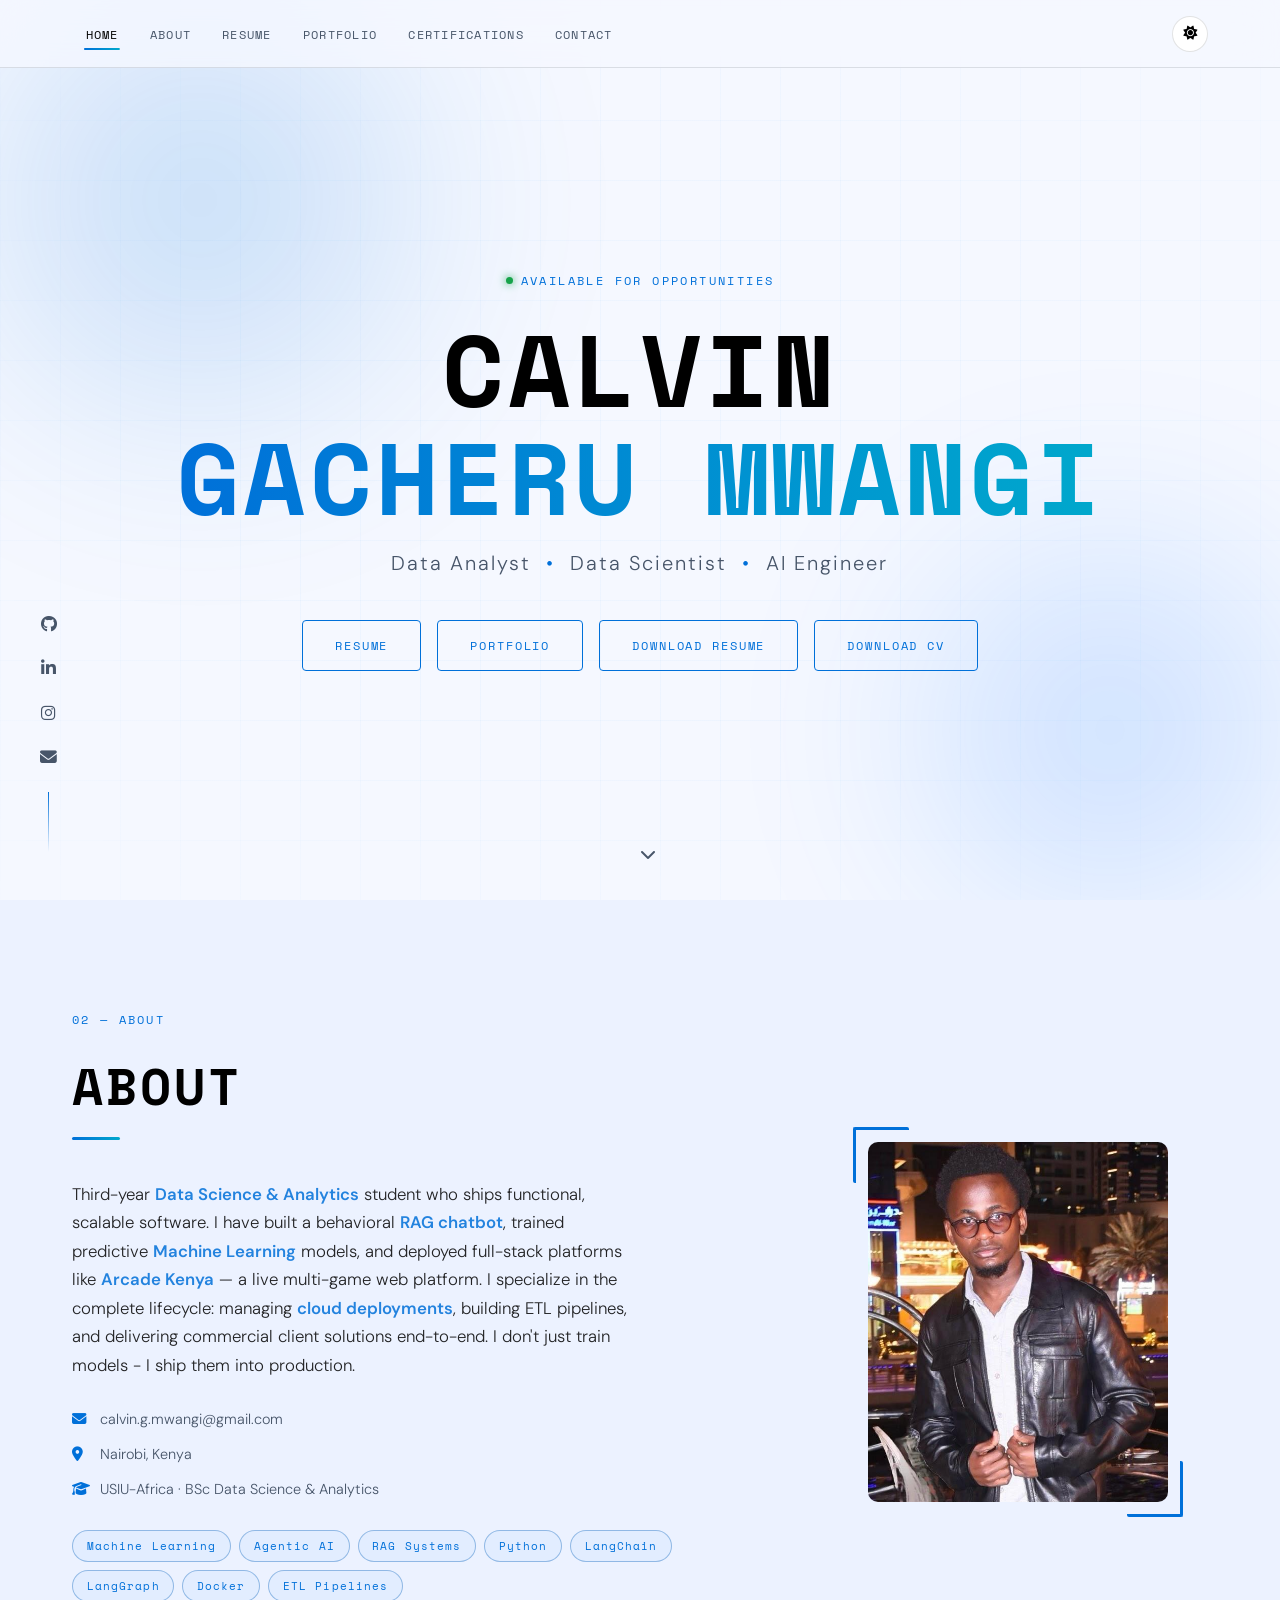
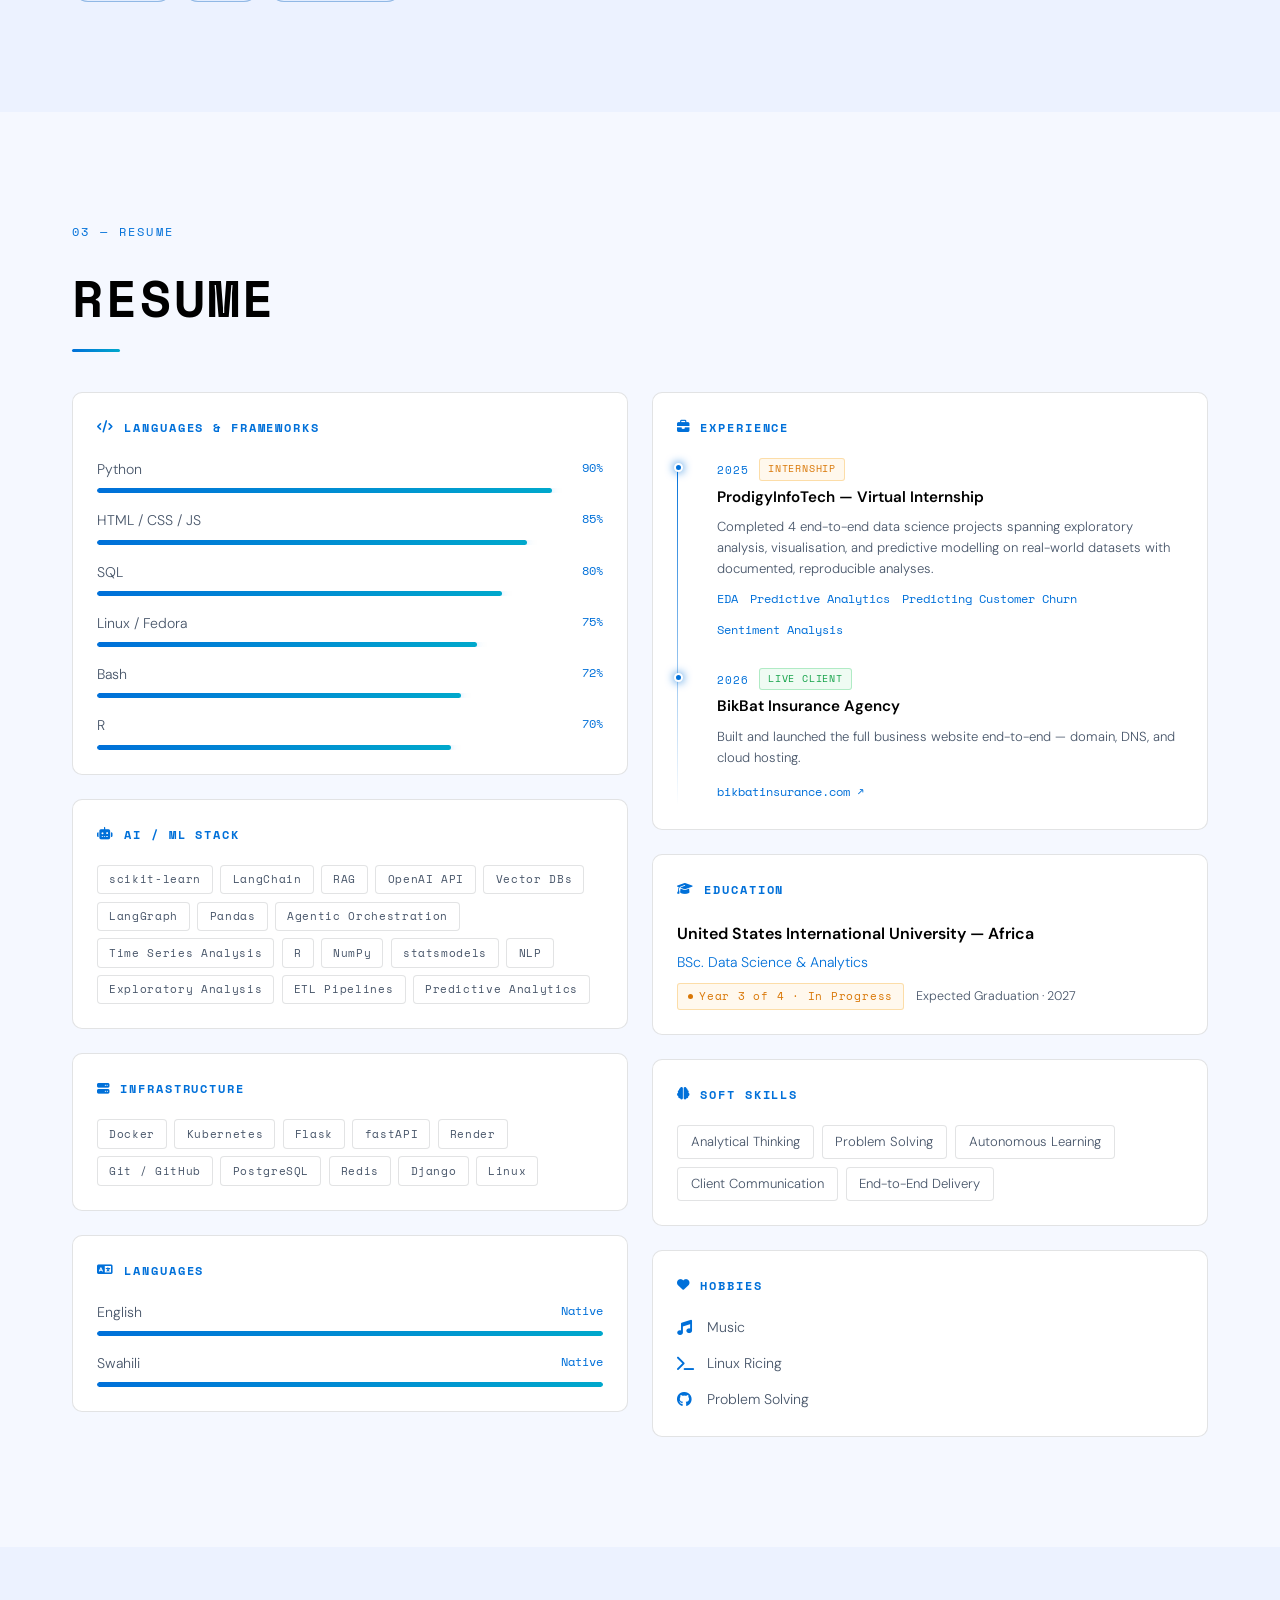
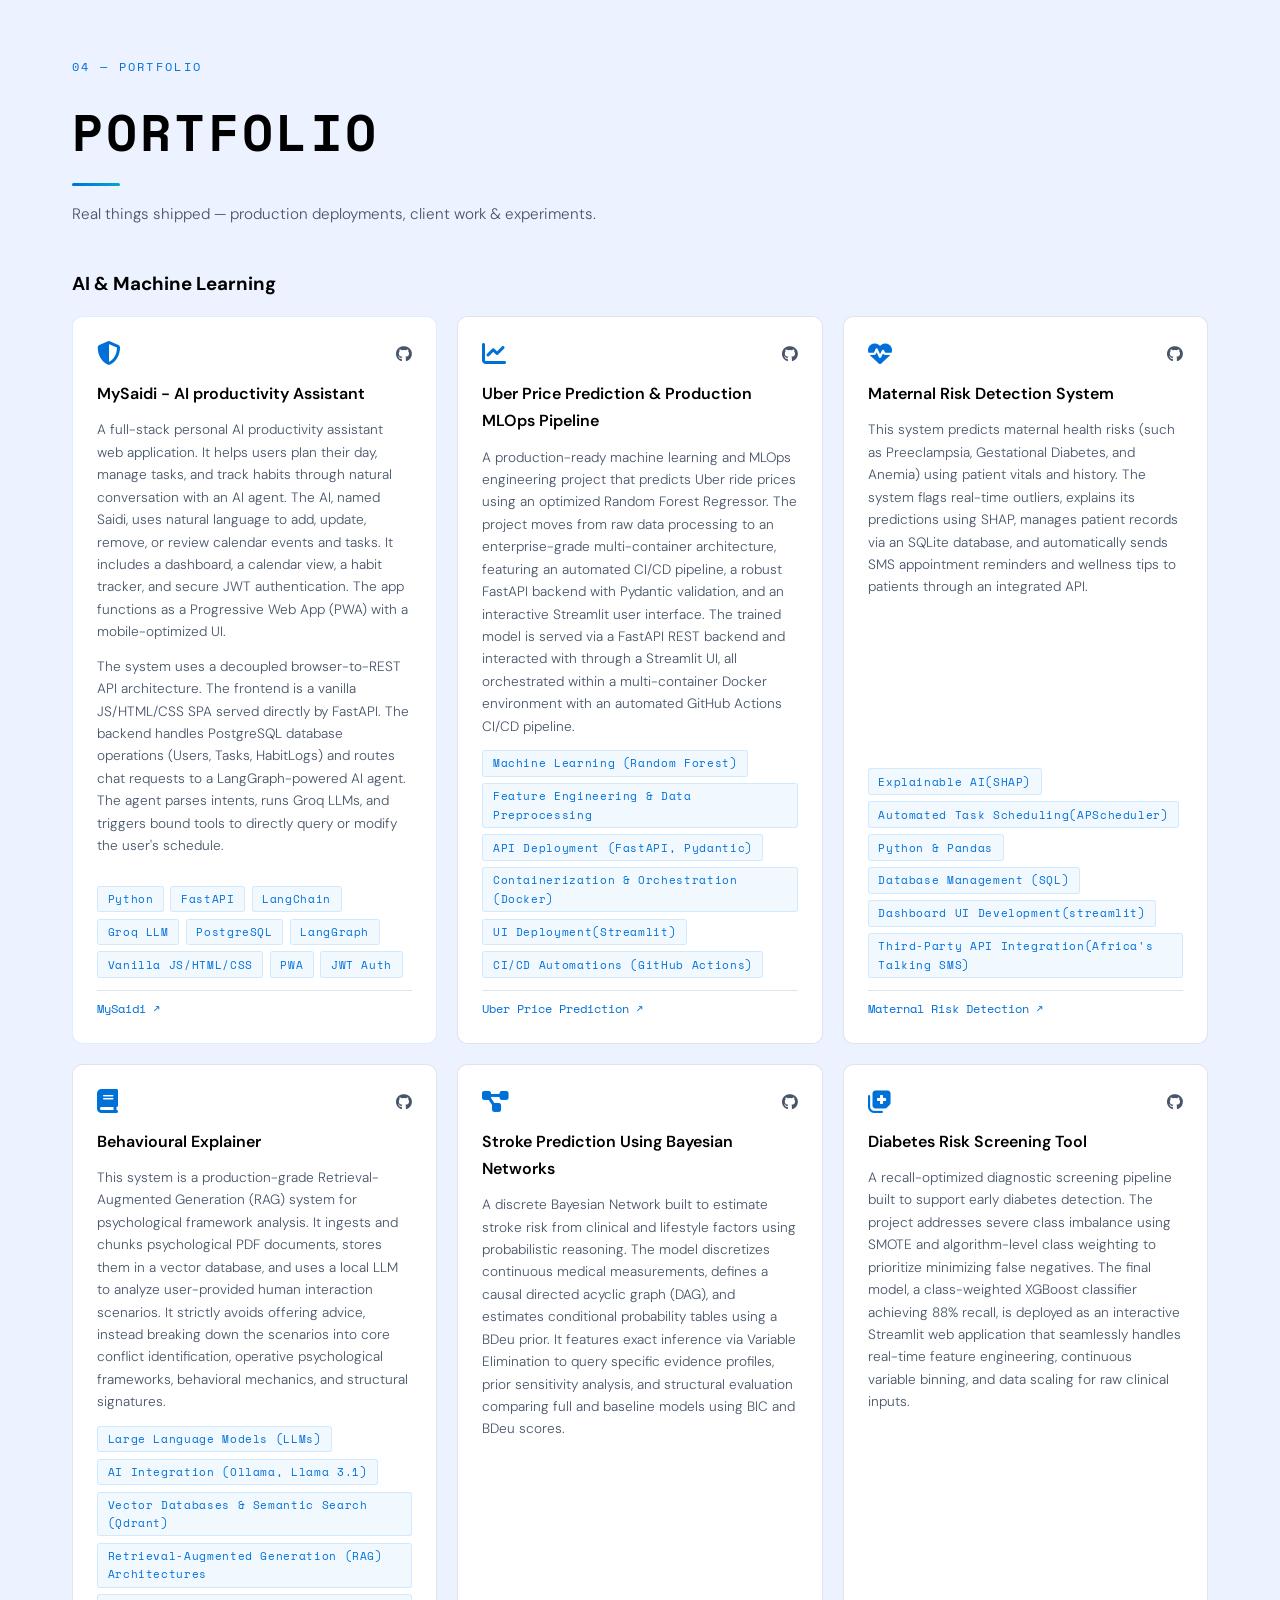
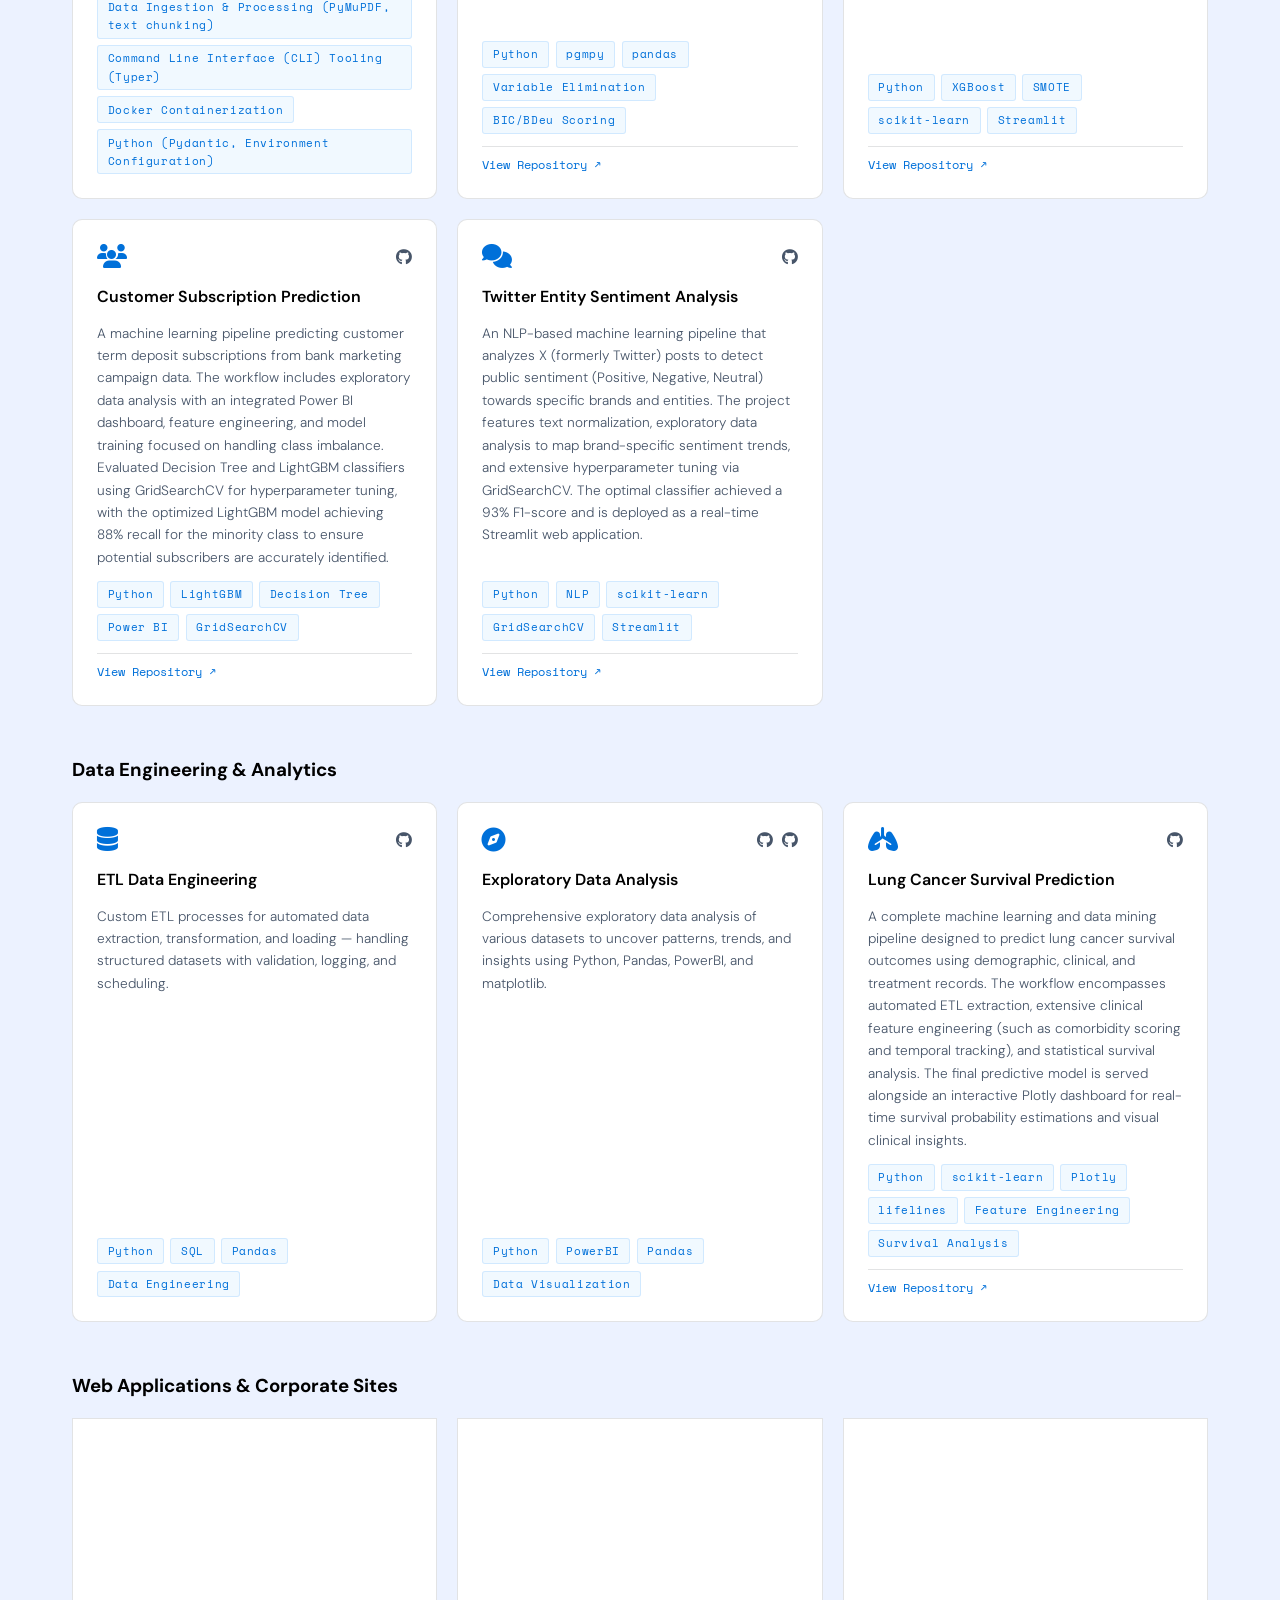
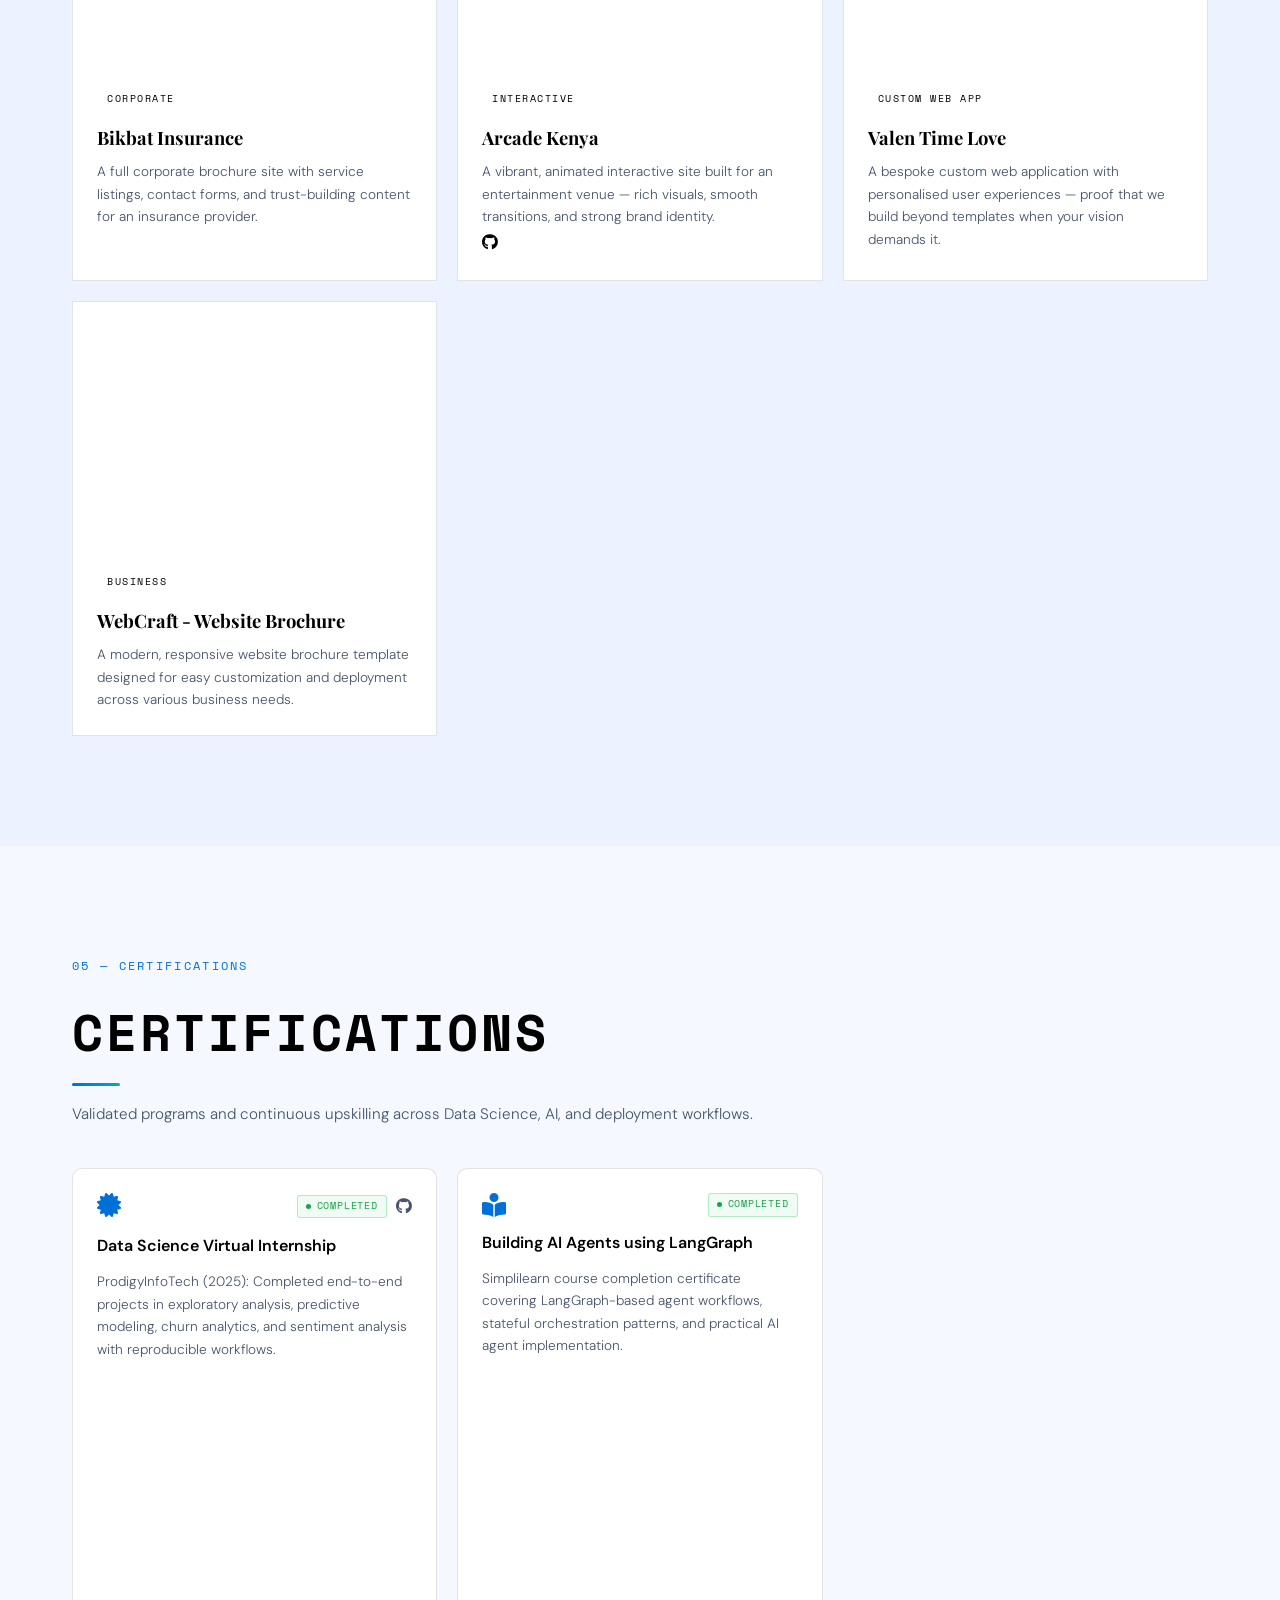
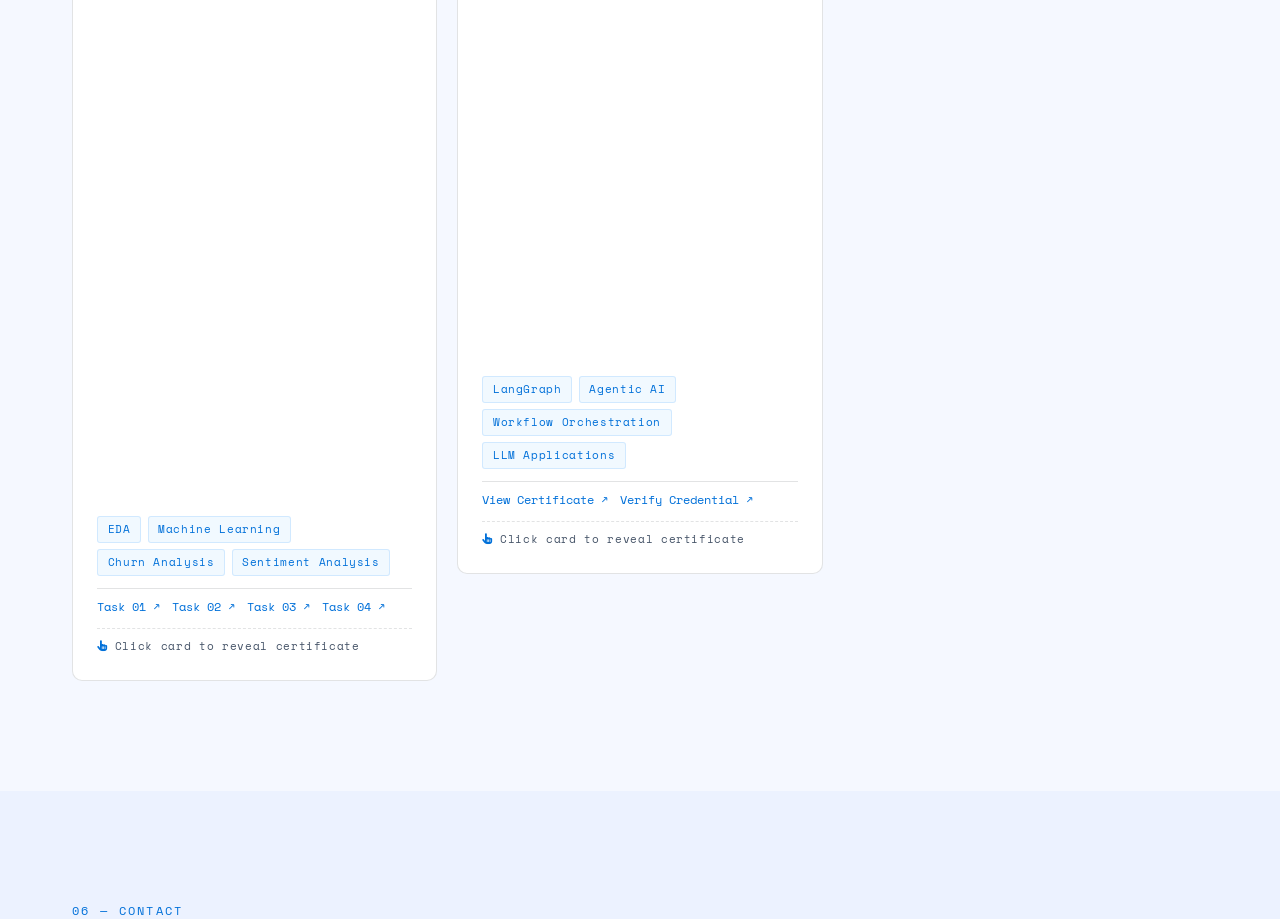
==== commit c39ca214: "Updated projects" ====
--- a/index.html
+++ b/index.html
@@ -407,6 +407,79 @@
               <span>Large Language Models (LLMs)</span><span>AI Integration (Ollama, Llama 3.1)</span><span>Vector Databases & Semantic Search (Qdrant)</span><span>Retrieval-Augmented Generation (RAG) Architectures</span><span>Data Ingestion & Processing (PyMuPDF, text chunking)</span><span>Command Line Interface (CLI) Tooling (Typer)</span><span>Docker Containerization</span><span>Python (Pydantic, Environment Configuration)</span>
           </div>
         </article>
+
+        <!-- Stroke Prediction Using Bayesian Networks -->
+        <article class="pcard">
+          <div class="pcard-header">
+            <i class="fas fa-project-diagram pcard-icon"></i>
+            <div class="pcard-links">
+              <a href="https://github.com/Calvin-Gacheru/Bayesian-Networks" target="_blank" rel="noopener" aria-label="GitHub"><i class="fab fa-github"></i></a>
+            </div>
+          </div>
+          <h3 class="pcard-title">Stroke Prediction Using Bayesian Networks</h3>
+          <p class="pcard-desc">A discrete Bayesian Network built to estimate stroke risk from clinical and lifestyle factors using probabilistic reasoning. The model discretizes continuous medical measurements, defines a causal directed acyclic graph (DAG), and estimates conditional probability tables using a BDeu prior. It features exact inference via Variable Elimination to query specific evidence profiles, prior sensitivity analysis, and structural evaluation comparing full and baseline models using BIC and BDeu scores.</p>
+          <div class="pcard-tags">
+            <span>Python</span><span>pgmpy</span><span>pandas</span><span>Variable Elimination</span><span>BIC/BDeu Scoring</span>
+          </div>
+          <div class="pcard-extra-links">
+            <a href="https://github.com/Calvin-Gacheru/Bayesian-Networks" target="_blank" rel="noopener">View Repository ↗</a>
+          </div>
+        </article>
+
+        <!-- Diabetes Risk Screening Tool -->
+        <article class="pcard">
+          <div class="pcard-header">
+            <i class="fas fa-notes-medical pcard-icon"></i>
+            <div class="pcard-links">
+              <a href="https://github.com/Calvin-Gacheru/Diabetes-Prediction" target="_blank" rel="noopener" aria-label="GitHub"><i class="fab fa-github"></i></a>
+            </div>
+          </div>
+          <h3 class="pcard-title">Diabetes Risk Screening Tool</h3>
+          <p class="pcard-desc">A recall-optimized diagnostic screening pipeline built to support early diabetes detection. The project addresses severe class imbalance using SMOTE and algorithm-level class weighting to prioritize minimizing false negatives. The final model, a class-weighted XGBoost classifier achieving 88% recall, is deployed as an interactive Streamlit web application that seamlessly handles real-time feature engineering, continuous variable binning, and data scaling for raw clinical inputs.</p>
+          <div class="pcard-tags">
+            <span>Python</span><span>XGBoost</span><span>SMOTE</span><span>scikit-learn</span><span>Streamlit</span>
+          </div>
+          <div class="pcard-extra-links">
+            <a href="https://github.com/Calvin-Gacheru/Diabetes-Prediction" target="_blank" rel="noopener">View Repository ↗</a>
+          </div>
+        </article>
+
+
+        <!-- Customer Subscription Prediction -->
+        <article class="pcard">
+          <div class="pcard-header">
+            <i class="fas fa-users pcard-icon"></i>
+            <div class="pcard-links">
+              <a href="https://github.com/Calvin-Gacheru/Predicting-Customer-Subscription" target="_blank" rel="noopener" aria-label="GitHub"><i class="fab fa-github"></i></a>
+            </div>
+          </div>
+          <h3 class="pcard-title">Customer Subscription Prediction</h3>
+          <p class="pcard-desc">A machine learning pipeline predicting customer term deposit subscriptions from bank marketing campaign data. The workflow includes exploratory data analysis with an integrated Power BI dashboard, feature engineering, and model training focused on handling class imbalance. Evaluated Decision Tree and LightGBM classifiers using GridSearchCV for hyperparameter tuning, with the optimized LightGBM model achieving 88% recall for the minority class to ensure potential subscribers are accurately identified.</p>
+          <div class="pcard-tags">
+            <span>Python</span><span>LightGBM</span><span>Decision Tree</span><span>Power BI</span><span>GridSearchCV</span>
+          </div>
+          <div class="pcard-extra-links">
+            <a href="https://github.com/Calvin-Gacheru/Predicting-Customer-Subscription" target="_blank" rel="noopener">View Repository ↗</a>
+          </div>
+        </article>
+
+        <!-- Twitter Entity Sentiment Analysis -->
+        <article class="pcard">
+          <div class="pcard-header">
+            <i class="fas fa-comments pcard-icon"></i>
+            <div class="pcard-links">
+              <a href="https://github.com/Calvin-Gacheru/Twitter-Tweets-Sentimental-Analysis" target="_blank" rel="noopener" aria-label="GitHub"><i class="fab fa-github"></i></a>
+            </div>
+          </div>
+          <h3 class="pcard-title">Twitter Entity Sentiment Analysis</h3>
+          <p class="pcard-desc">An NLP-based machine learning pipeline that analyzes X (formerly Twitter) posts to detect public sentiment (Positive, Negative, Neutral) towards specific brands and entities. The project features text normalization, exploratory data analysis to map brand-specific sentiment trends, and extensive hyperparameter tuning via GridSearchCV. The optimal classifier achieved a 93% F1-score and is deployed as a real-time Streamlit web application.</p>
+          <div class="pcard-tags">
+            <span>Python</span><span>NLP</span><span>scikit-learn</span><span>GridSearchCV</span><span>Streamlit</span>
+          </div>
+          <div class="pcard-extra-links">
+            <a href="https://github.com/Calvin-Gacheru/Twitter-Tweets-Sentimental-Analysis" target="_blank" rel="noopener">View Repository ↗</a>
+          </div>
+        </article>
       </div>
 
       <!-- Data Engineering & Analytics -->
@@ -440,6 +513,24 @@
           <p class="pcard-desc">Comprehensive exploratory data analysis of various datasets to uncover patterns, trends, and insights using Python, Pandas, PowerBI, and matplotlib.</p>
           <div class="pcard-tags">
             <span>Python</span><span>PowerBI</span><span>Pandas</span><span>Data Visualization</span>
+          </div>
+        </article>
+
+        <!-- Lung Cancer Survival Prediction -->
+        <article class="pcard">
+          <div class="pcard-header">
+            <i class="fas fa-lungs pcard-icon"></i>
+            <div class="pcard-links">
+              <a href="https://github.com/Calvin-Gacheru/Predicting-Lung-Cancer-Survival" target="_blank" rel="noopener" aria-label="GitHub"><i class="fab fa-github"></i></a>
+            </div>
+          </div>
+          <h3 class="pcard-title">Lung Cancer Survival Prediction</h3>
+          <p class="pcard-desc">A complete machine learning and data mining pipeline designed to predict lung cancer survival outcomes using demographic, clinical, and treatment records. The workflow encompasses automated ETL extraction, extensive clinical feature engineering (such as comorbidity scoring and temporal tracking), and statistical survival analysis. The final predictive model is served alongside an interactive Plotly dashboard for real-time survival probability estimations and visual clinical insights.</p>
+          <div class="pcard-tags">
+            <span>Python</span><span>scikit-learn</span><span>Plotly</span><span>lifelines</span><span>Feature Engineering</span><span>Survival Analysis</span>
+          </div>
+          <div class="pcard-extra-links">
+            <a href="https://github.com/Calvin-Gacheru/Predicting-Lung-Cancer-Survival" target="_blank" rel="noopener">View Repository ↗</a>
           </div>
         </article>
       </div>
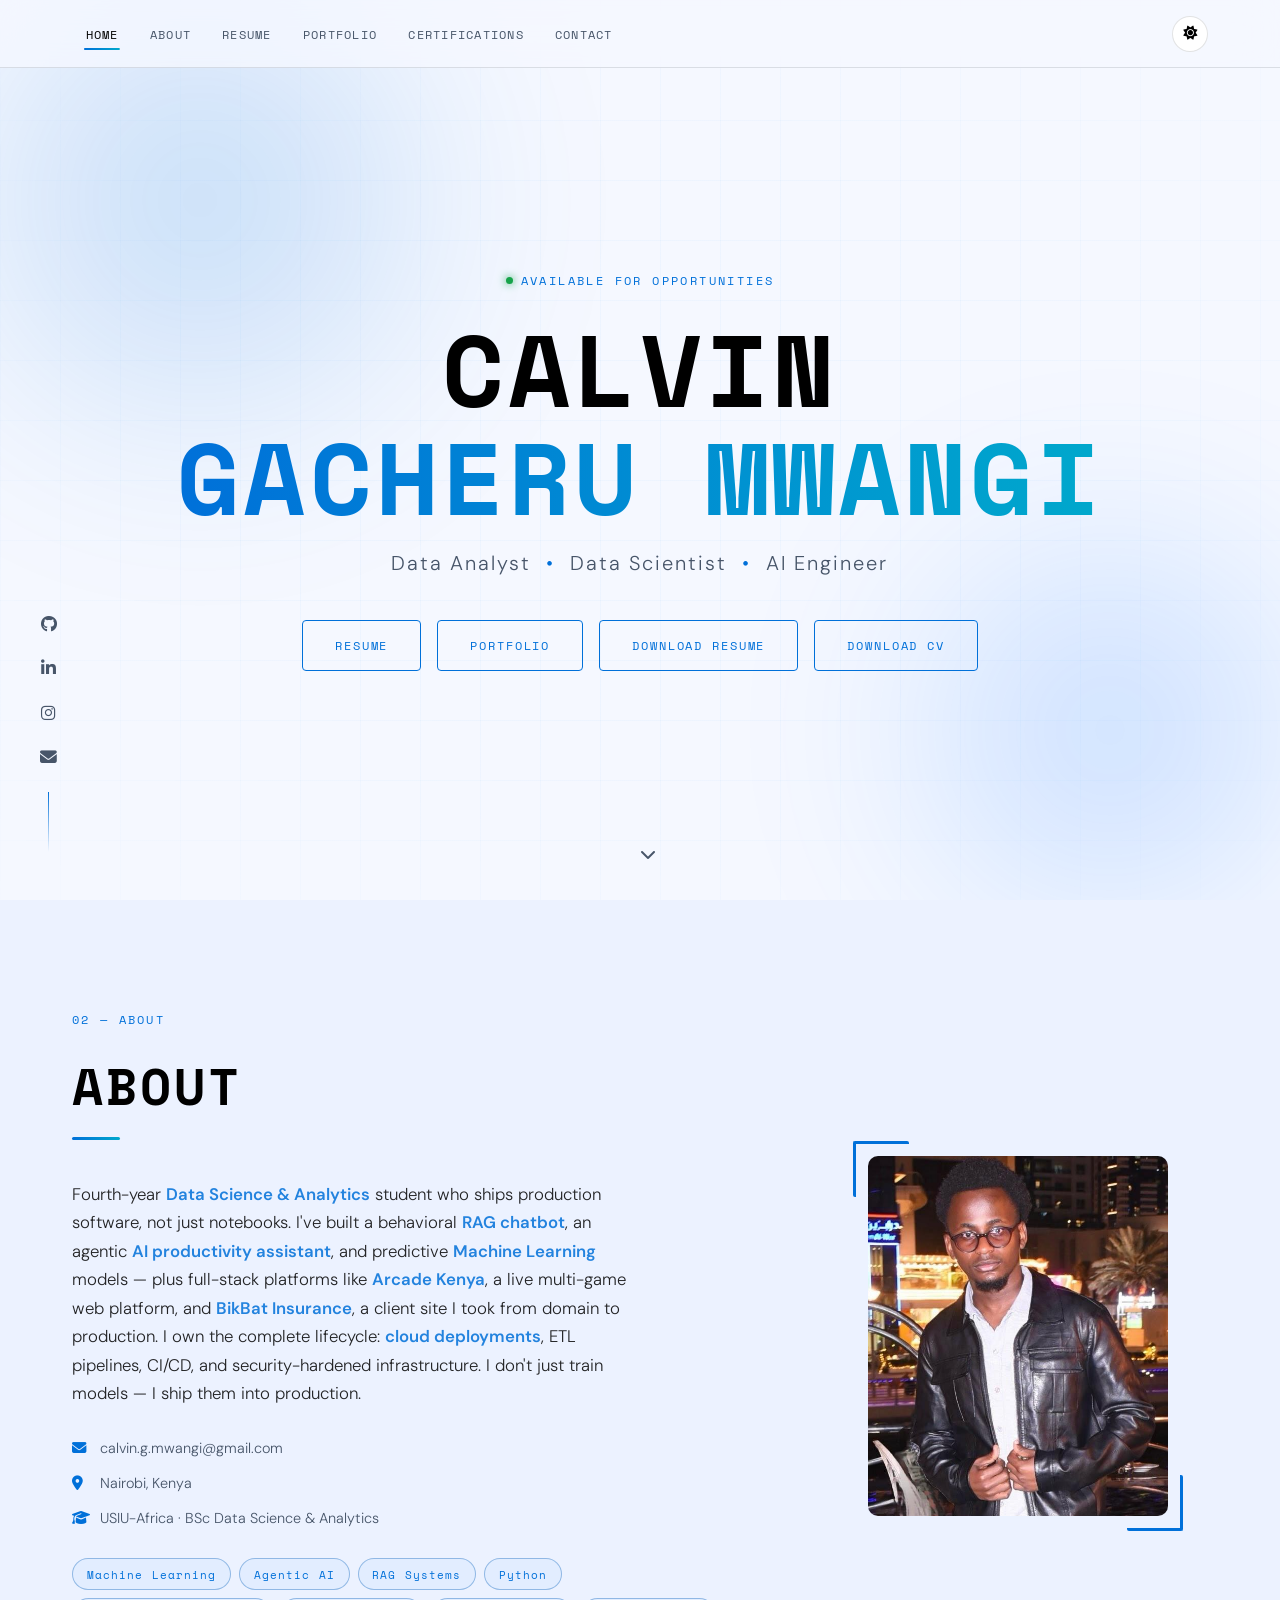
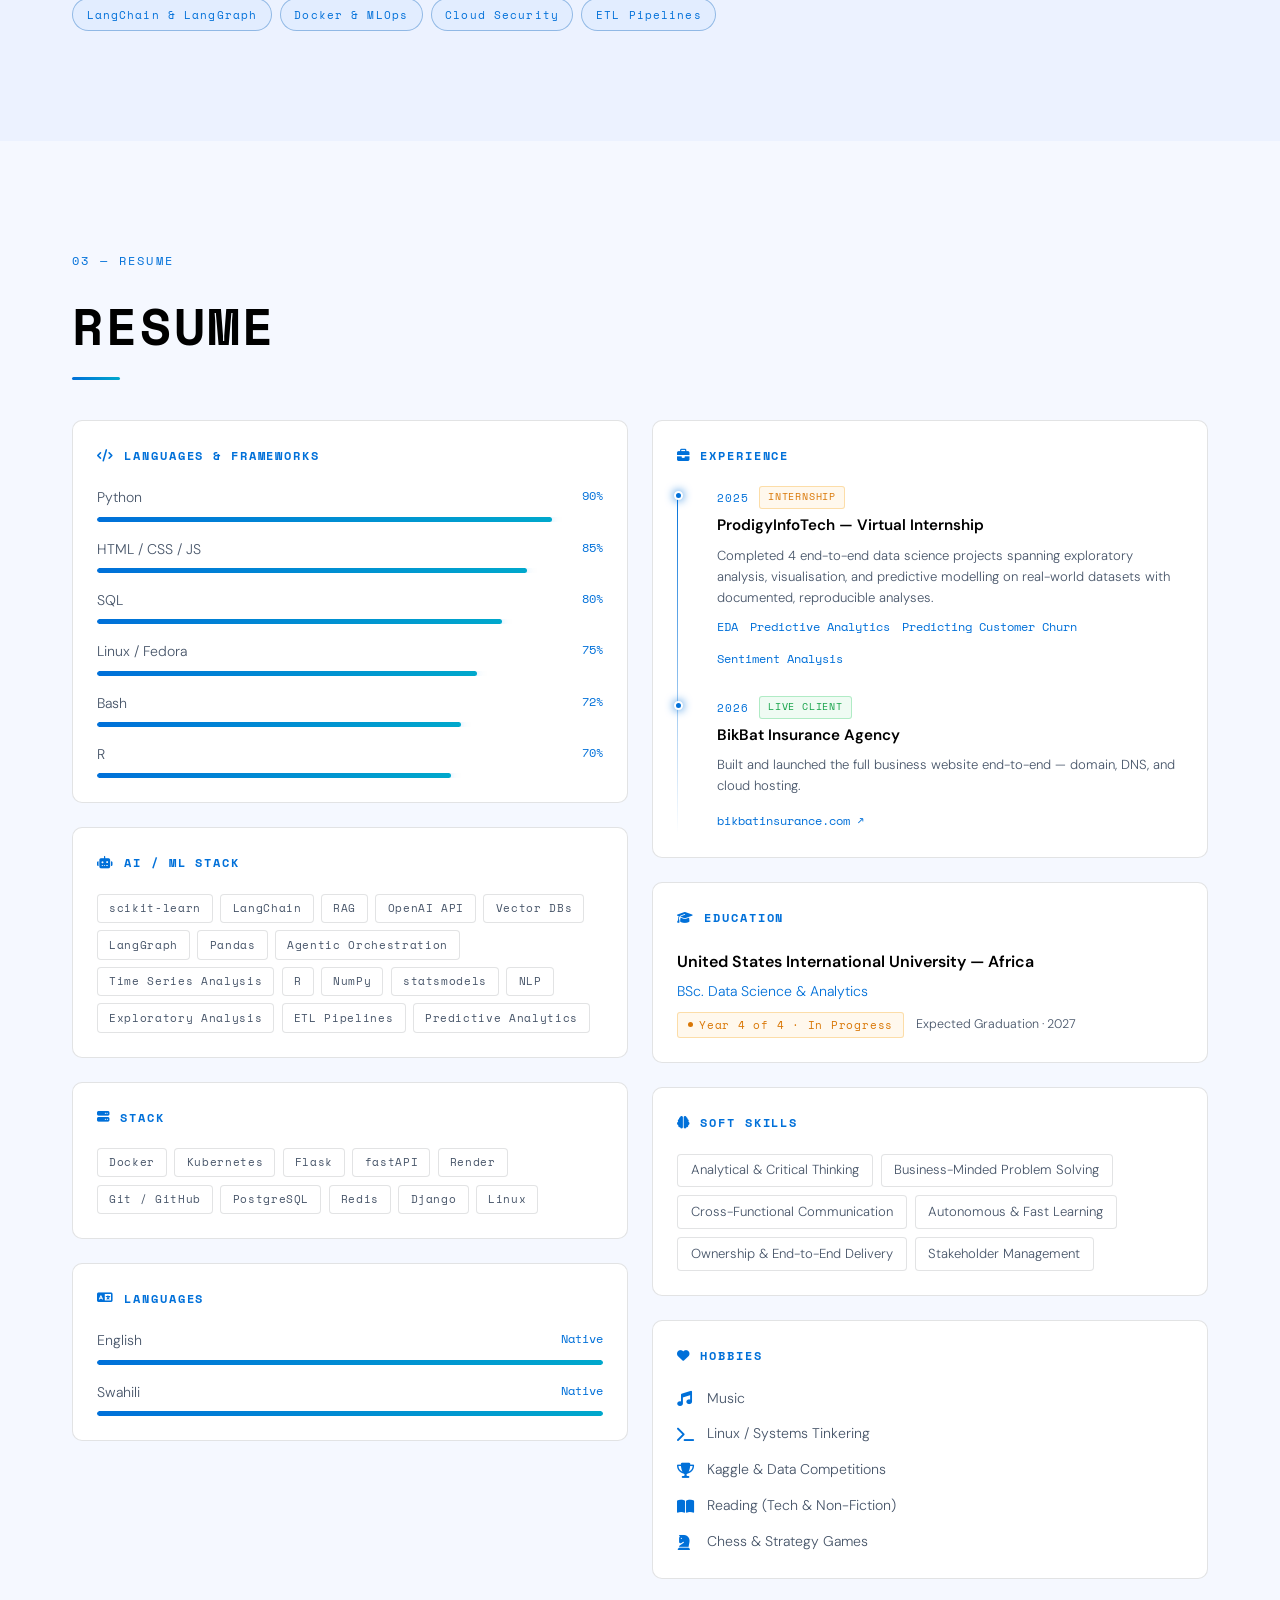
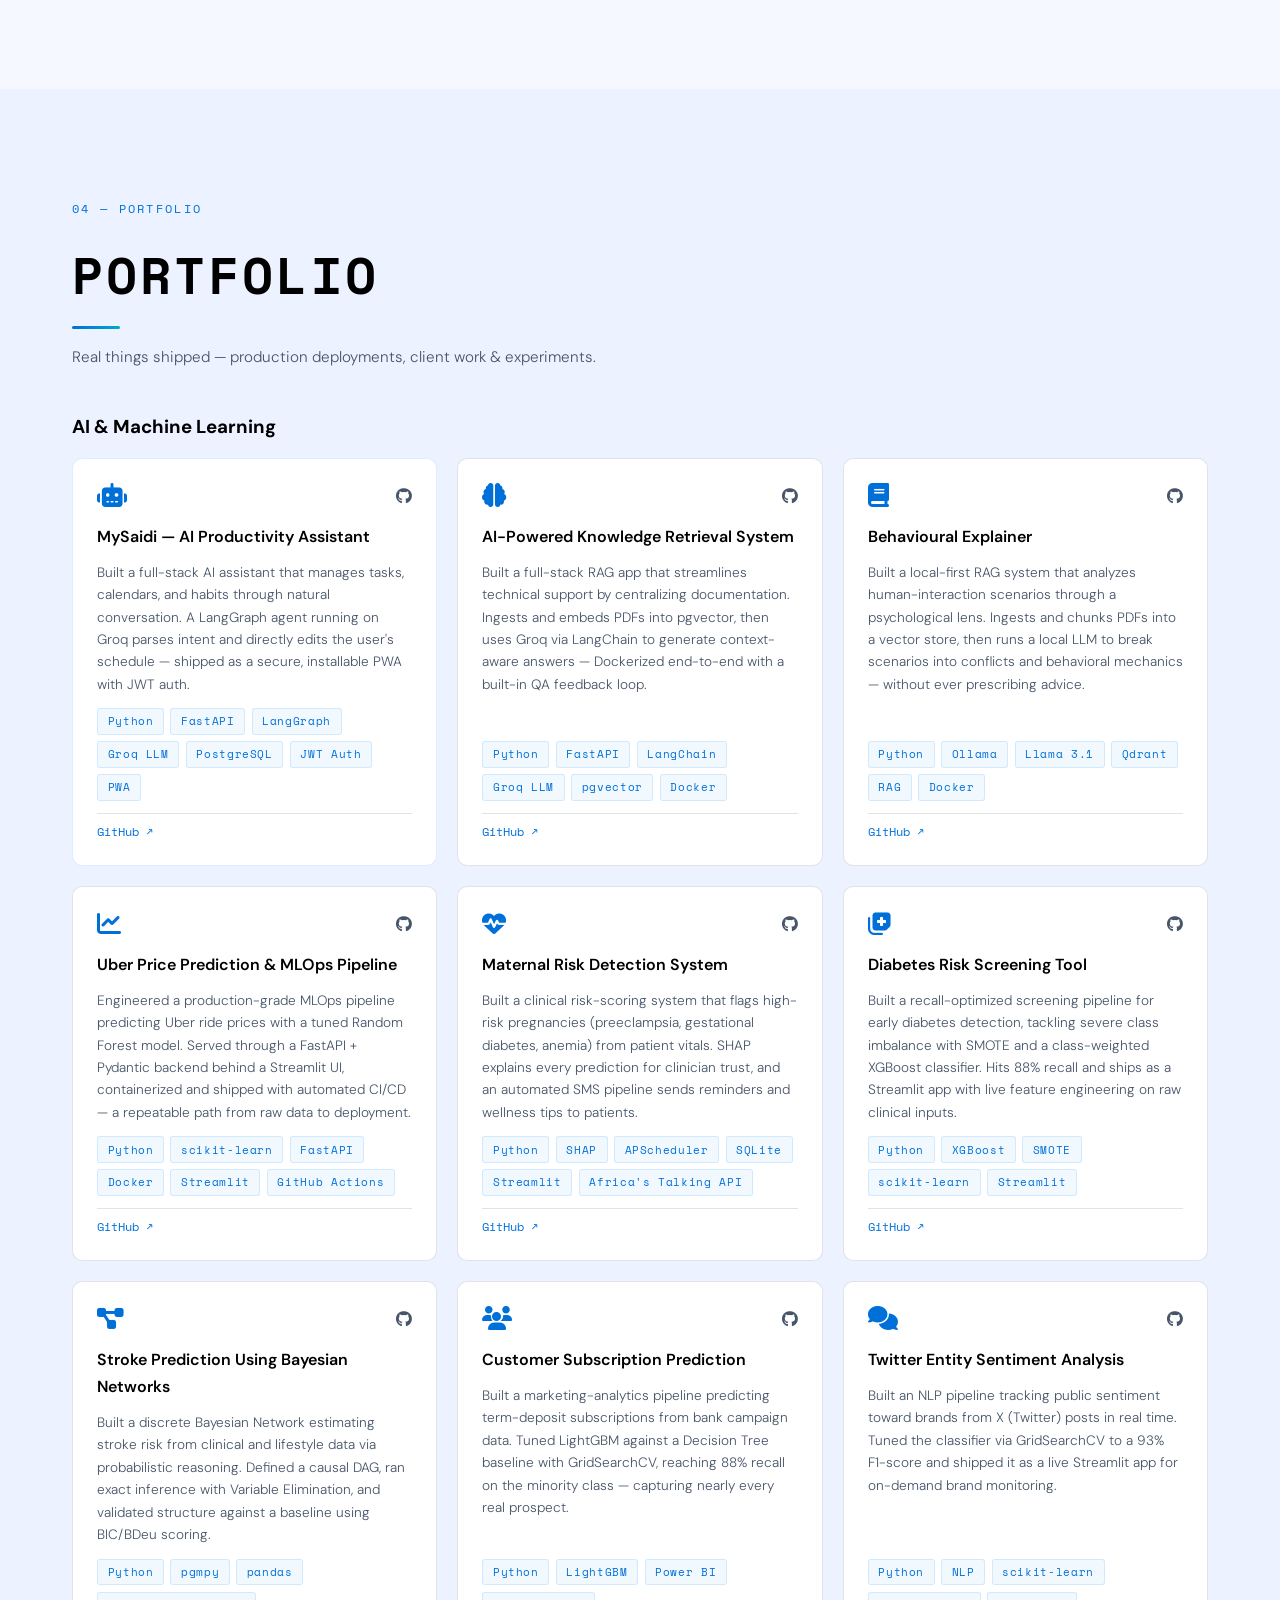
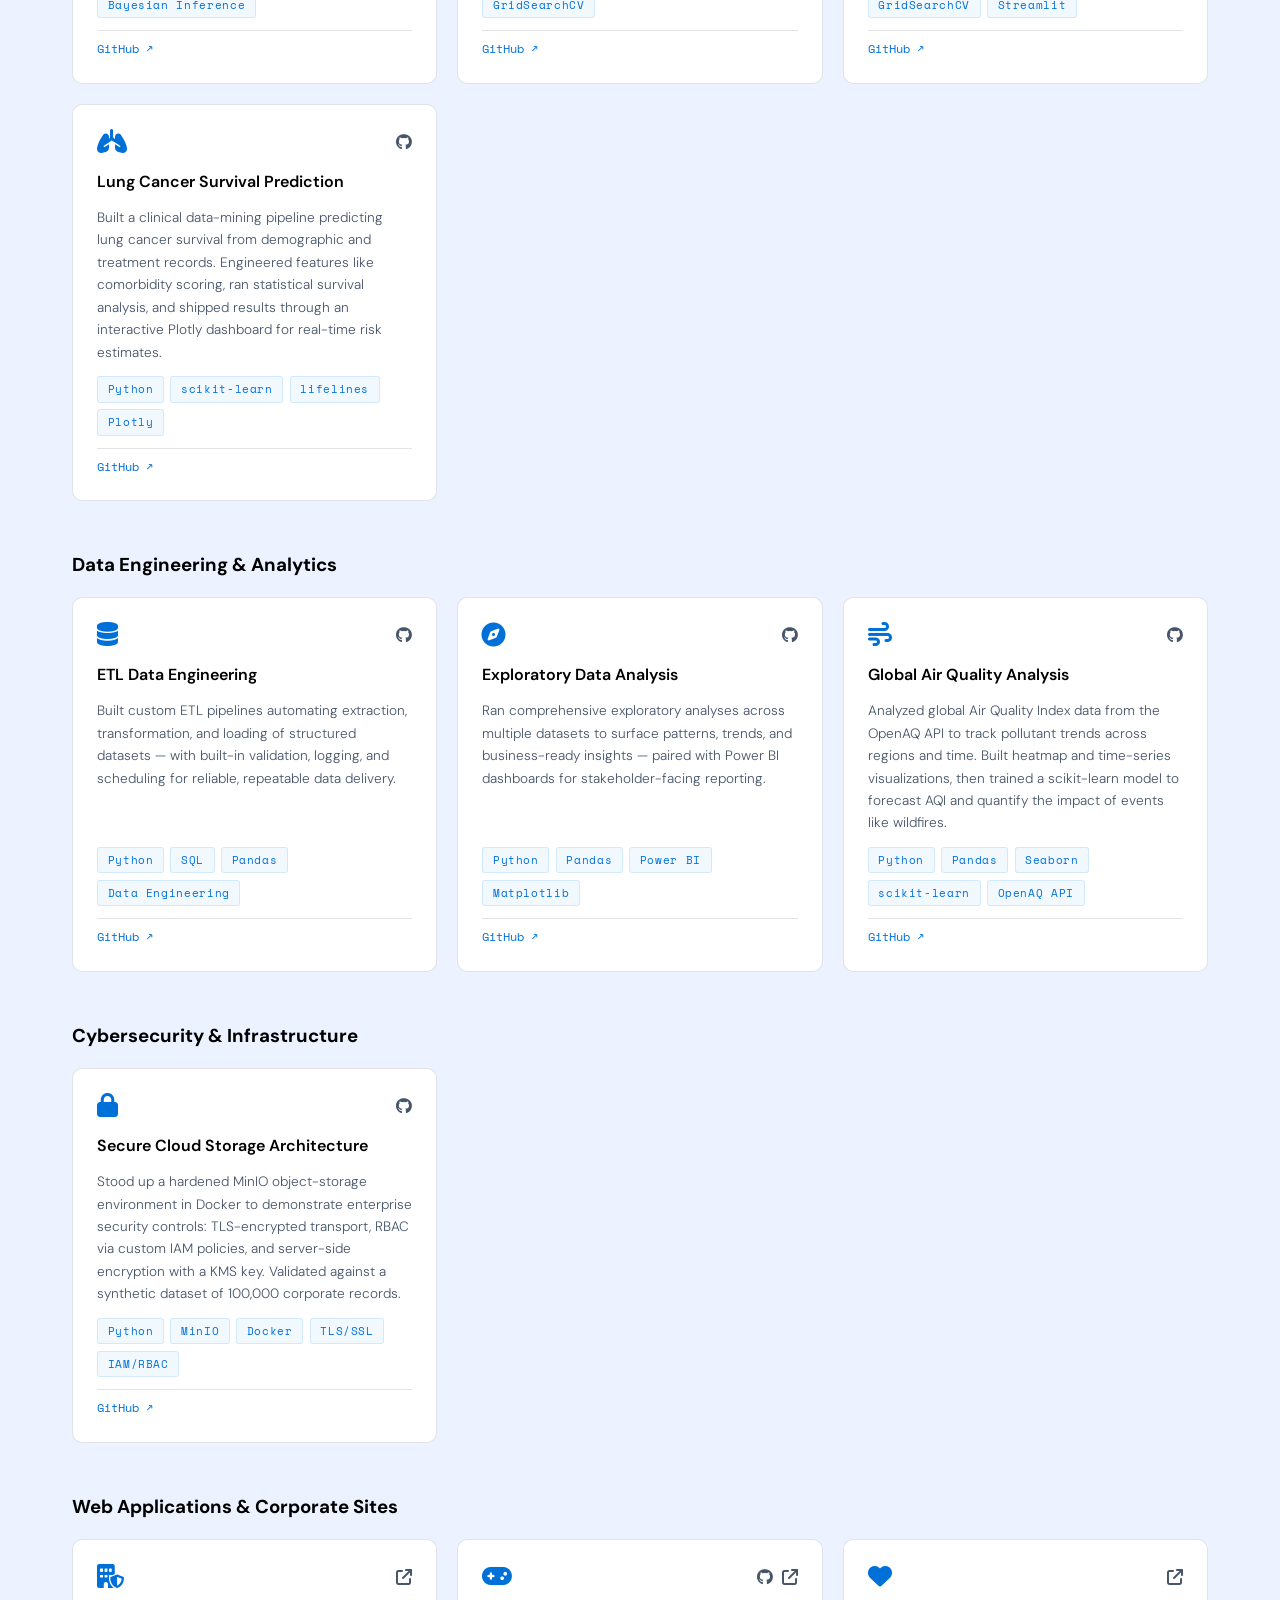
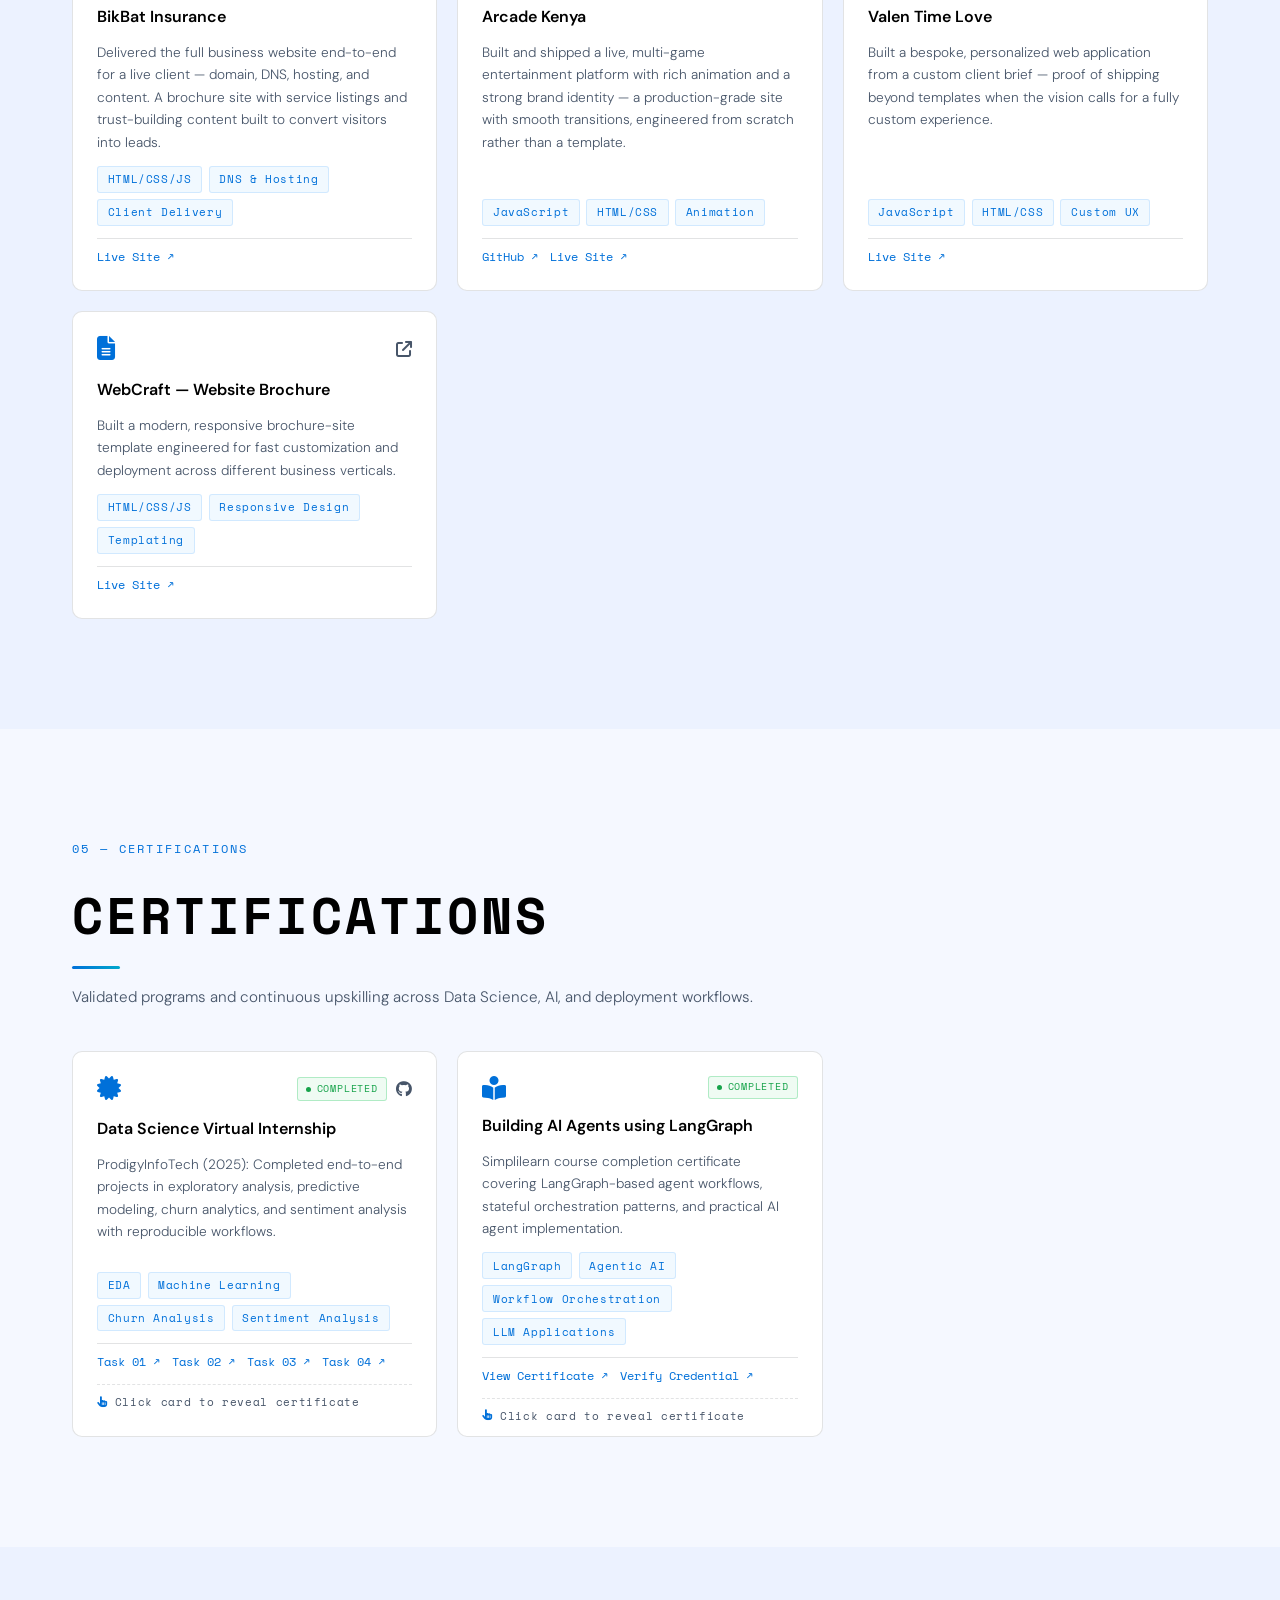
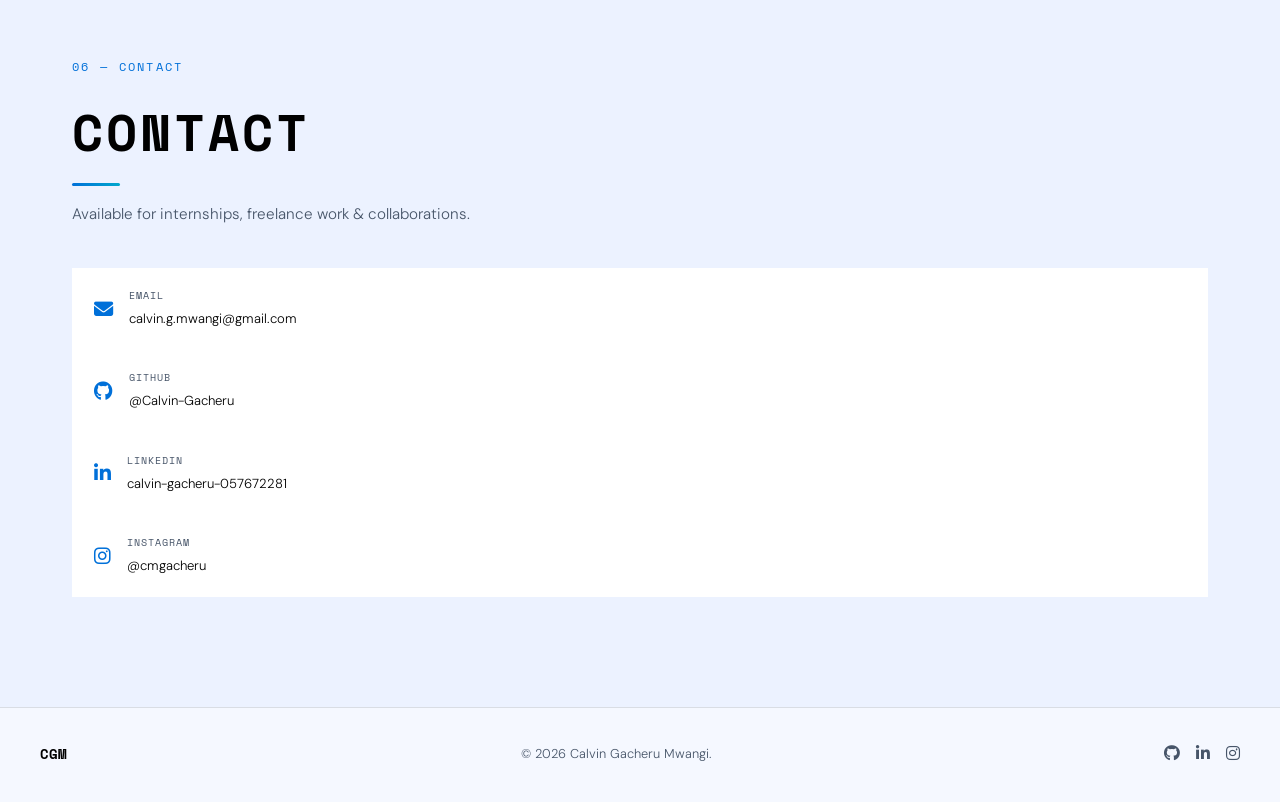
==== commit b0498609: "Updated my Portfolio" ====
--- a/index.html
+++ b/index.html
@@ -94,6 +94,7 @@
     </a>
   </section>
 
+  
   <!-- ═══════════════════════════ ABOUT ═══════════════════════════ -->
   <section class="section" id="about">
     <div class="container">
@@ -103,10 +104,10 @@
         <div class="about-text">
           <h2 class="section-heading">ABOUT</h2>
           <p class="about-body">
-            Third-year <strong>Data Science &amp; Analytics</strong> student who ships functional, scalable software.
-            I have built a behavioral <strong>RAG chatbot</strong>, trained predictive <strong>Machine Learning</strong> models, and deployed full-stack platforms like <strong>Arcade Kenya</strong> — a live multi-game web platform.
-            I specialize in the complete lifecycle: managing <strong>cloud deployments</strong>, building ETL pipelines, and delivering commercial client solutions end-to-end.
-            I don't just train models - I ship them into production. 
+            Fourth-year <strong>Data Science &amp; Analytics</strong> student who ships production software, not just notebooks.
+            I've built a behavioral <strong>RAG chatbot</strong>, an agentic <strong>AI productivity assistant</strong>, and predictive <strong>Machine Learning</strong> models — plus full-stack platforms like <strong>Arcade Kenya</strong>, a live multi-game web platform, and <strong>BikBat Insurance</strong>, a client site I took from domain to production.
+            I own the complete lifecycle: <strong>cloud deployments</strong>, ETL pipelines, CI/CD, and security-hardened infrastructure.
+            I don't just train models — I ship them into production.
           </p>
 
           <div class="about-meta">
@@ -129,9 +130,9 @@
             <span class="chip">Agentic AI</span>
             <span class="chip">RAG Systems</span>
             <span class="chip">Python</span>
-            <span class="chip">LangChain</span>
-            <span class="chip">LangGraph</span>
-            <span class="chip">Docker</span>
+            <span class="chip">LangChain &amp; LangGraph</span>
+            <span class="chip">Docker &amp; MLOps</span>
+            <span class="chip">Cloud Security</span>
             <span class="chip">ETL Pipelines</span>
           </div>
         </div>
@@ -215,7 +216,7 @@
           </div>
 
           <div class="resume-card">
-            <h3 class="card-title"><i class="fas fa-server"></i> Infrastructure</h3>
+            <h3 class="card-title"><i class="fas fa-server"></i> Stack</h3>
             <div class="tag-grid">
               <span class="tag-pill">Docker</span>
               <span class="tag-pill">Kubernetes</span>
@@ -295,7 +296,7 @@
               <div class="edu-uni">United States International University — Africa</div>
               <div class="edu-degree">BSc. Data Science &amp; Analytics</div>
               <div class="edu-meta-row">
-                <span class="edu-status"><span class="status-dot"></span> Year 3 of 4 · In Progress</span>
+                <span class="edu-status"><span class="status-dot"></span> Year 4 of 4 · In Progress</span>
                 <span class="edu-year">Expected Graduation · 2027</span>
               </div>
             </div>
@@ -304,11 +305,12 @@
           <div class="resume-card">
             <h3 class="card-title"><i class="fas fa-brain"></i> Soft Skills</h3>
             <ul class="tag-list">
-              <li>Analytical Thinking</li>
-              <li>Problem Solving</li>
-              <li>Autonomous Learning</li>
-              <li>Client Communication</li>
-              <li>End-to-End Delivery</li>
+              <li>Analytical &amp; Critical Thinking</li>
+              <li>Business-Minded Problem Solving</li>
+              <li>Cross-Functional Communication</li>
+              <li>Autonomous &amp; Fast Learning</li>
+              <li>Ownership &amp; End-to-End Delivery</li>
+              <li>Stakeholder Management</li>
             </ul>
           </div>
 
@@ -316,8 +318,10 @@
             <h3 class="card-title"><i class="fas fa-heart"></i> Hobbies</h3>
             <div class="hobbies-list">
               <div class="hobby-item"><i class="fas fa-music"></i><span>Music</span></div>
-              <div class="hobby-item"><i class="fas fa-terminal"></i><span>Linux Ricing</span></div>
-              <div class="hobby-item"><i class="fab fa-github"></i><span>Problem Solving</span></div>
+              <div class="hobby-item"><i class="fas fa-terminal"></i><span>Linux / Systems Tinkering</span></div>
+              <div class="hobby-item"><i class="fas fa-trophy"></i><span>Kaggle &amp; Data Competitions</span></div>
+              <div class="hobby-item"><i class="fas fa-book-open"></i><span>Reading (Tech &amp; Non-Fiction)</span></div>
+              <div class="hobby-item"><i class="fas fa-chess-knight"></i><span>Chess &amp; Strategy Games</span></div>
             </div>
           </div>
 
@@ -326,7 +330,7 @@
     </div>
   </section>
 
-  <!-- ═══════════════════════════ PORTFOLIO ═══════════════════════ -->
+    <!-- ═══════════════════════════ PORTFOLIO ═══════════════════════ -->
   <section class="section" id="portfolio">
     <div class="container">
       <div class="section-tag">04 — Portfolio</div>
@@ -334,77 +338,126 @@
       <p class="portfolio-sub">Real things shipped — production deployments, client work &amp; experiments.</p>
 
       <!-- AI & Machine Learning -->
-      <h3 class="portfolio-category-heading" style="margin-top: 2rem; margin-bottom: 1rem;">AI & Machine Learning</h3>
+      <h3 class="portfolio-category-heading" style="margin-bottom: 1rem;">AI &amp; Machine Learning</h3>
       <div class="portfolio-grid">
-          <!-- MySaidi Application -->
-          <article class="pcard featured">
-            <div class="pcard-header">
-              <i class="fas fa-shield-halved pcard-icon"></i>
-              <div class="pcard-header-right">
-                <div class="pcard-links">
-                  <a href="https://github.com/Calvin-Gacheru/MySaidi" target="_blank" rel="noopener" aria-label="GitHub"><i class="fab fa-github"></i></a>
-                </div>
-              </div>
-            </div>
-            <h3 class="pcard-title">MySaidi - AI productivity Assistant</h3>
-            <p class="pcard-desc">A full-stack personal AI productivity assistant web application. It helps users plan their day, manage tasks, and track habits through natural conversation with an AI agent. The AI, named Saidi, uses natural language to add, update, remove, or review calendar events and tasks. It includes a dashboard, a calendar view, a habit tracker, and secure JWT authentication. The app functions as a Progressive Web App (PWA) with a mobile-optimized UI.</p>
-            <p class="pcard-desc">The system uses a decoupled browser-to-REST API architecture. The frontend is a vanilla JS/HTML/CSS SPA served directly by FastAPI. The backend handles PostgreSQL database operations (Users, Tasks, HabitLogs) and routes chat requests to a LangGraph-powered AI agent. The agent parses intents, runs Groq LLMs, and triggers bound tools to directly query or modify the user's schedule.</p>
-            <div class="pcard-tags">
-              <span>Python</span><span>FastAPI</span><span>LangChain</span><span>Groq LLM</span><span>PostgreSQL</span><span>LangGraph</span><span>Vanilla JS/HTML/CSS</span><span>PWA</span><span>JWT Auth</span>
-            </div>
-            <div class="pcard-extra-links">
-              <a href="https://github.com/Calvin-Gacheru/MySaidi" target="_blank" rel="noopener">MySaidi ↗</a>
-            </div>
-          </article>
-
-          <!-- Uber Price Predicion & MLOps -->
-          <article class="pcard">
-            <div class="pcard-header">
-              <i class="fas fa-chart-line pcard-icon"></i>
+
+        <!-- MySaidi -->
+        <article class="pcard featured">
+          <div class="pcard-header">
+            <i class="fas fa-robot pcard-icon"></i>
+            <div class="pcard-header-right">
+              <div class="pcard-links">
+                <a href="https://github.com/Calvin-Gacheru/MySaidi" target="_blank" rel="noopener" aria-label="GitHub"><i class="fab fa-github"></i></a>
+              </div>
+            </div>
+          </div>
+          <h3 class="pcard-title">MySaidi — AI Productivity Assistant</h3>
+          <p class="pcard-desc">Built a full-stack AI assistant that manages tasks, calendars, and habits through natural conversation. A LangGraph agent running on Groq parses intent and directly edits the user's schedule — shipped as a secure, installable PWA with JWT auth.</p>
+          <div class="pcard-tags">
+            <span>Python</span><span>FastAPI</span><span>LangGraph</span><span>Groq LLM</span><span>PostgreSQL</span><span>JWT Auth</span><span>PWA</span>
+          </div>
+          <div class="pcard-extra-links">
+            <a href="https://github.com/Calvin-Gacheru/MySaidi" target="_blank" rel="noopener">GitHub ↗</a>
+          </div>
+        </article>
+
+        <!-- AI-Powered Knowledge Retrieval System -->
+        <article class="pcard">
+          <div class="pcard-header">
+            <i class="fas fa-brain pcard-icon"></i>
+            <div class="pcard-header-right">
+              <div class="pcard-links">
+                <a href="https://github.com/Calvin-Gacheru/AI-KNOWLEDGE-RETRIEVAL-SYSTEM" target="_blank" rel="noopener" aria-label="GitHub"><i class="fab fa-github"></i></a>
+              </div>
+            </div>
+          </div>
+          <h3 class="pcard-title">AI-Powered Knowledge Retrieval System</h3>
+          <p class="pcard-desc">Built a full-stack RAG app that streamlines technical support by centralizing documentation. Ingests and embeds PDFs into pgvector, then uses Groq via LangChain to generate context-aware answers — Dockerized end-to-end with a built-in QA feedback loop.</p>
+          <div class="pcard-tags">
+            <span>Python</span><span>FastAPI</span><span>LangChain</span><span>Groq LLM</span><span>pgvector</span><span>Docker</span>
+          </div>
+          <div class="pcard-extra-links">
+            <a href="https://github.com/Calvin-Gacheru/AI-KNOWLEDGE-RETRIEVAL-SYSTEM" target="_blank" rel="noopener">GitHub ↗</a>
+          </div>
+        </article>
+
+        <!-- Behavioural Explainer -->
+        <article class="pcard">
+          <div class="pcard-header">
+            <i class="fas fa-book pcard-icon"></i>
+            <div class="pcard-header-right">
+              <div class="pcard-links">
+                <a href="https://github.com/Calvin-Gacheru/Behavioural-Explainer/" target="_blank" rel="noopener" aria-label="GitHub"><i class="fab fa-github"></i></a>
+              </div>
+            </div>
+          </div>
+          <h3 class="pcard-title">Behavioural Explainer</h3>
+          <p class="pcard-desc">Built a local-first RAG system that analyzes human-interaction scenarios through a psychological lens. Ingests and chunks PDFs into a vector store, then runs a local LLM to break scenarios into conflicts and behavioral mechanics — without ever prescribing advice.</p>
+          <div class="pcard-tags">
+            <span>Python</span><span>Ollama</span><span>Llama 3.1</span><span>Qdrant</span><span>RAG</span><span>Docker</span>
+          </div>
+          <div class="pcard-extra-links">
+            <a href="https://github.com/Calvin-Gacheru/Behavioural-Explainer/" target="_blank" rel="noopener">GitHub ↗</a>
+          </div>
+        </article>
+
+        <!-- Uber Price Prediction & MLOps -->
+        <article class="pcard">
+          <div class="pcard-header">
+            <i class="fas fa-chart-line pcard-icon"></i>
+            <div class="pcard-header-right">
               <div class="pcard-links">
                 <a href="https://github.com/Calvin-Gacheru/Uber-Price-Prediction" target="_blank" rel="noopener" aria-label="GitHub"><i class="fab fa-github"></i></a>
               </div>
             </div>
-            <h3 class="pcard-title">Uber Price Prediction & Production MLOps Pipeline</h3>
-            <p class="pcard-desc">A production-ready machine learning and MLOps engineering project that predicts Uber ride prices using an optimized Random Forest Regressor. The project moves from raw data processing to an enterprise-grade multi-container architecture, featuring an automated CI/CD pipeline, a robust FastAPI backend with Pydantic validation, and an interactive Streamlit user interface. The trained model is served via a FastAPI REST backend and interacted with through a Streamlit UI, all orchestrated within a multi-container Docker environment with an automated GitHub Actions CI/CD pipeline.</p>
-            <div class="pcard-tags">
-              <span>Machine Learning (Random Forest)</span><span>Feature Engineering & Data Preprocessing</span><span>API Deployment (FastAPI, Pydantic)</span><span>Containerization & Orchestration (Docker)</span><span>UI Deployment(Streamlit)</span><span>CI/CD Automations (GitHub Actions)</span>
-            </div>
-            <div class="pcard-extra-links">
-              <a href="https://github.com/Calvin-Gacheru/Uber-Price-Prediction" target="_blank" rel="noopener">Uber Price Prediction ↗</a>
-            </div>
-          </article>
+          </div>
+          <h3 class="pcard-title">Uber Price Prediction &amp; MLOps Pipeline</h3>
+          <p class="pcard-desc">Engineered a production-grade MLOps pipeline predicting Uber ride prices with a tuned Random Forest model. Served through a FastAPI + Pydantic backend behind a Streamlit UI, containerized and shipped with automated CI/CD — a repeatable path from raw data to deployment.</p>
+          <div class="pcard-tags">
+            <span>Python</span><span>scikit-learn</span><span>FastAPI</span><span>Docker</span><span>Streamlit</span><span>GitHub Actions</span>
+          </div>
+          <div class="pcard-extra-links">
+            <a href="https://github.com/Calvin-Gacheru/Uber-Price-Prediction" target="_blank" rel="noopener">GitHub ↗</a>
+          </div>
+        </article>
 
         <!-- Maternal Risk Detection System -->
         <article class="pcard">
           <div class="pcard-header">
             <i class="fas fa-heartbeat pcard-icon"></i>
-            <div class="pcard-links">
-              <a href="https://github.com/Calvin-Gacheru/Maternal-Risk-Detection-System" target="_blank" rel="noopener" aria-label="GitHub"><i class="fab fa-github"></i></a>
+            <div class="pcard-header-right">
+              <div class="pcard-links">
+                <a href="https://github.com/Calvin-Gacheru/Maternal-Risk-Detection-System" target="_blank" rel="noopener" aria-label="GitHub"><i class="fab fa-github"></i></a>
+              </div>
             </div>
           </div>
           <h3 class="pcard-title">Maternal Risk Detection System</h3>
-          <p class="pcard-desc">This system predicts maternal health risks (such as Preeclampsia, Gestational Diabetes, and Anemia) using patient vitals and history. The system flags real-time outliers, explains its predictions using SHAP, manages patient records via an SQLite database, and automatically sends SMS appointment reminders and wellness tips to patients through an integrated API.</p>
-          <div class="pcard-tags">
-            <span>Explainable AI(SHAP)</span><span>Automated Task Scheduling(APScheduler)</span><span>Python & Pandas</span><span>Database Management (SQL)</span><span>Dashboard UI Development(streamlit)</span><span>Third-Party API Integration(Africa's Talking SMS)</span>
-          </div>
-          <div class="pcard-extra-links">
-            <a href="https://github.com/Calvin-Gacheru/Maternal-Risk-Detection-System" target="_blank" rel="noopener">Maternal Risk Detection ↗</a>
-          </div>
-        </article>
-
-        <!-- Behavioural Explainer -->
-        <article class="pcard">
-          <div class="pcard-header">
-            <i class="fas fa-book pcard-icon"></i>
-            <div class="pcard-links">
-              <a href="https://github.com/Calvin-Gacheru/Behavioural-Explainer/" target="_blank" rel="noopener" aria-label="GitHub"><i class="fab fa-github"></i></a>
-            </div>
-          </div>
-          <h3 class="pcard-title">Behavioural Explainer</h3>
-          <p class="pcard-desc">This system is a production-grade Retrieval-Augmented Generation (RAG) system for psychological framework analysis. It ingests and chunks psychological PDF documents, stores them in a vector database, and uses a local LLM to analyze user-provided human interaction scenarios. It strictly avoids offering advice, instead breaking down the scenarios into core conflict identification, operative psychological frameworks, behavioral mechanics, and structural signatures.</p>
-          <div class="pcard-tags">
-              <span>Large Language Models (LLMs)</span><span>AI Integration (Ollama, Llama 3.1)</span><span>Vector Databases & Semantic Search (Qdrant)</span><span>Retrieval-Augmented Generation (RAG) Architectures</span><span>Data Ingestion & Processing (PyMuPDF, text chunking)</span><span>Command Line Interface (CLI) Tooling (Typer)</span><span>Docker Containerization</span><span>Python (Pydantic, Environment Configuration)</span>
+          <p class="pcard-desc">Built a clinical risk-scoring system that flags high-risk pregnancies (preeclampsia, gestational diabetes, anemia) from patient vitals. SHAP explains every prediction for clinician trust, and an automated SMS pipeline sends reminders and wellness tips to patients.</p>
+          <div class="pcard-tags">
+            <span>Python</span><span>SHAP</span><span>APScheduler</span><span>SQLite</span><span>Streamlit</span><span>Africa's Talking API</span>
+          </div>
+          <div class="pcard-extra-links">
+            <a href="https://github.com/Calvin-Gacheru/Maternal-Risk-Detection-System" target="_blank" rel="noopener">GitHub ↗</a>
+          </div>
+        </article>
+
+        <!-- Diabetes Risk Screening Tool -->
+        <article class="pcard">
+          <div class="pcard-header">
+            <i class="fas fa-notes-medical pcard-icon"></i>
+            <div class="pcard-header-right">
+              <div class="pcard-links">
+                <a href="https://github.com/Calvin-Gacheru/Diabetes-Prediction" target="_blank" rel="noopener" aria-label="GitHub"><i class="fab fa-github"></i></a>
+              </div>
+            </div>
+          </div>
+          <h3 class="pcard-title">Diabetes Risk Screening Tool</h3>
+          <p class="pcard-desc">Built a recall-optimized screening pipeline for early diabetes detection, tackling severe class imbalance with SMOTE and a class-weighted XGBoost classifier. Hits 88% recall and ships as a Streamlit app with live feature engineering on raw clinical inputs.</p>
+          <div class="pcard-tags">
+            <span>Python</span><span>XGBoost</span><span>SMOTE</span><span>scikit-learn</span><span>Streamlit</span>
+          </div>
+          <div class="pcard-extra-links">
+            <a href="https://github.com/Calvin-Gacheru/Diabetes-Prediction" target="_blank" rel="noopener">GitHub ↗</a>
           </div>
         </article>
 
@@ -412,54 +465,39 @@
         <article class="pcard">
           <div class="pcard-header">
             <i class="fas fa-project-diagram pcard-icon"></i>
-            <div class="pcard-links">
-              <a href="https://github.com/Calvin-Gacheru/Bayesian-Networks" target="_blank" rel="noopener" aria-label="GitHub"><i class="fab fa-github"></i></a>
+            <div class="pcard-header-right">
+              <div class="pcard-links">
+                <a href="https://github.com/Calvin-Gacheru/Bayesian-Networks" target="_blank" rel="noopener" aria-label="GitHub"><i class="fab fa-github"></i></a>
+              </div>
             </div>
           </div>
           <h3 class="pcard-title">Stroke Prediction Using Bayesian Networks</h3>
-          <p class="pcard-desc">A discrete Bayesian Network built to estimate stroke risk from clinical and lifestyle factors using probabilistic reasoning. The model discretizes continuous medical measurements, defines a causal directed acyclic graph (DAG), and estimates conditional probability tables using a BDeu prior. It features exact inference via Variable Elimination to query specific evidence profiles, prior sensitivity analysis, and structural evaluation comparing full and baseline models using BIC and BDeu scores.</p>
-          <div class="pcard-tags">
-            <span>Python</span><span>pgmpy</span><span>pandas</span><span>Variable Elimination</span><span>BIC/BDeu Scoring</span>
-          </div>
-          <div class="pcard-extra-links">
-            <a href="https://github.com/Calvin-Gacheru/Bayesian-Networks" target="_blank" rel="noopener">View Repository ↗</a>
-          </div>
-        </article>
-
-        <!-- Diabetes Risk Screening Tool -->
-        <article class="pcard">
-          <div class="pcard-header">
-            <i class="fas fa-notes-medical pcard-icon"></i>
-            <div class="pcard-links">
-              <a href="https://github.com/Calvin-Gacheru/Diabetes-Prediction" target="_blank" rel="noopener" aria-label="GitHub"><i class="fab fa-github"></i></a>
-            </div>
-          </div>
-          <h3 class="pcard-title">Diabetes Risk Screening Tool</h3>
-          <p class="pcard-desc">A recall-optimized diagnostic screening pipeline built to support early diabetes detection. The project addresses severe class imbalance using SMOTE and algorithm-level class weighting to prioritize minimizing false negatives. The final model, a class-weighted XGBoost classifier achieving 88% recall, is deployed as an interactive Streamlit web application that seamlessly handles real-time feature engineering, continuous variable binning, and data scaling for raw clinical inputs.</p>
-          <div class="pcard-tags">
-            <span>Python</span><span>XGBoost</span><span>SMOTE</span><span>scikit-learn</span><span>Streamlit</span>
-          </div>
-          <div class="pcard-extra-links">
-            <a href="https://github.com/Calvin-Gacheru/Diabetes-Prediction" target="_blank" rel="noopener">View Repository ↗</a>
-          </div>
-        </article>
-
+          <p class="pcard-desc">Built a discrete Bayesian Network estimating stroke risk from clinical and lifestyle data via probabilistic reasoning. Defined a causal DAG, ran exact inference with Variable Elimination, and validated structure against a baseline using BIC/BDeu scoring.</p>
+          <div class="pcard-tags">
+            <span>Python</span><span>pgmpy</span><span>pandas</span><span>Bayesian Inference</span>
+          </div>
+          <div class="pcard-extra-links">
+            <a href="https://github.com/Calvin-Gacheru/Bayesian-Networks" target="_blank" rel="noopener">GitHub ↗</a>
+          </div>
+        </article>
 
         <!-- Customer Subscription Prediction -->
         <article class="pcard">
           <div class="pcard-header">
             <i class="fas fa-users pcard-icon"></i>
-            <div class="pcard-links">
-              <a href="https://github.com/Calvin-Gacheru/Predicting-Customer-Subscription" target="_blank" rel="noopener" aria-label="GitHub"><i class="fab fa-github"></i></a>
+            <div class="pcard-header-right">
+              <div class="pcard-links">
+                <a href="https://github.com/Calvin-Gacheru/Predicting-Customer-Subscription" target="_blank" rel="noopener" aria-label="GitHub"><i class="fab fa-github"></i></a>
+              </div>
             </div>
           </div>
           <h3 class="pcard-title">Customer Subscription Prediction</h3>
-          <p class="pcard-desc">A machine learning pipeline predicting customer term deposit subscriptions from bank marketing campaign data. The workflow includes exploratory data analysis with an integrated Power BI dashboard, feature engineering, and model training focused on handling class imbalance. Evaluated Decision Tree and LightGBM classifiers using GridSearchCV for hyperparameter tuning, with the optimized LightGBM model achieving 88% recall for the minority class to ensure potential subscribers are accurately identified.</p>
-          <div class="pcard-tags">
-            <span>Python</span><span>LightGBM</span><span>Decision Tree</span><span>Power BI</span><span>GridSearchCV</span>
-          </div>
-          <div class="pcard-extra-links">
-            <a href="https://github.com/Calvin-Gacheru/Predicting-Customer-Subscription" target="_blank" rel="noopener">View Repository ↗</a>
+          <p class="pcard-desc">Built a marketing-analytics pipeline predicting term-deposit subscriptions from bank campaign data. Tuned LightGBM against a Decision Tree baseline with GridSearchCV, reaching 88% recall on the minority class — capturing nearly every real prospect.</p>
+          <div class="pcard-tags">
+            <span>Python</span><span>LightGBM</span><span>Power BI</span><span>GridSearchCV</span>
+          </div>
+          <div class="pcard-extra-links">
+            <a href="https://github.com/Calvin-Gacheru/Predicting-Customer-Subscription" target="_blank" rel="noopener">GitHub ↗</a>
           </div>
         </article>
 
@@ -467,177 +505,222 @@
         <article class="pcard">
           <div class="pcard-header">
             <i class="fas fa-comments pcard-icon"></i>
-            <div class="pcard-links">
-              <a href="https://github.com/Calvin-Gacheru/Twitter-Tweets-Sentimental-Analysis" target="_blank" rel="noopener" aria-label="GitHub"><i class="fab fa-github"></i></a>
+            <div class="pcard-header-right">
+              <div class="pcard-links">
+                <a href="https://github.com/Calvin-Gacheru/Twitter-Tweets-Sentimental-Analysis" target="_blank" rel="noopener" aria-label="GitHub"><i class="fab fa-github"></i></a>
+              </div>
             </div>
           </div>
           <h3 class="pcard-title">Twitter Entity Sentiment Analysis</h3>
-          <p class="pcard-desc">An NLP-based machine learning pipeline that analyzes X (formerly Twitter) posts to detect public sentiment (Positive, Negative, Neutral) towards specific brands and entities. The project features text normalization, exploratory data analysis to map brand-specific sentiment trends, and extensive hyperparameter tuning via GridSearchCV. The optimal classifier achieved a 93% F1-score and is deployed as a real-time Streamlit web application.</p>
+          <p class="pcard-desc">Built an NLP pipeline tracking public sentiment toward brands from X (Twitter) posts in real time. Tuned the classifier via GridSearchCV to a 93% F1-score and shipped it as a live Streamlit app for on-demand brand monitoring.</p>
           <div class="pcard-tags">
             <span>Python</span><span>NLP</span><span>scikit-learn</span><span>GridSearchCV</span><span>Streamlit</span>
           </div>
           <div class="pcard-extra-links">
-            <a href="https://github.com/Calvin-Gacheru/Twitter-Tweets-Sentimental-Analysis" target="_blank" rel="noopener">View Repository ↗</a>
-          </div>
-        </article>
+            <a href="https://github.com/Calvin-Gacheru/Twitter-Tweets-Sentimental-Analysis" target="_blank" rel="noopener">GitHub ↗</a>
+          </div>
+        </article>
+
+        <!-- Lung Cancer Survival Prediction -->
+        <article class="pcard">
+          <div class="pcard-header">
+            <i class="fas fa-lungs pcard-icon"></i>
+            <div class="pcard-header-right">
+              <div class="pcard-links">
+                <a href="https://github.com/Calvin-Gacheru/Predicting-Lung-Cancer-Survival" target="_blank" rel="noopener" aria-label="GitHub"><i class="fab fa-github"></i></a>
+              </div>
+            </div>
+          </div>
+          <h3 class="pcard-title">Lung Cancer Survival Prediction</h3>
+          <p class="pcard-desc">Built a clinical data-mining pipeline predicting lung cancer survival from demographic and treatment records. Engineered features like comorbidity scoring, ran statistical survival analysis, and shipped results through an interactive Plotly dashboard for real-time risk estimates.</p>
+          <div class="pcard-tags">
+            <span>Python</span><span>scikit-learn</span><span>lifelines</span><span>Plotly</span>
+          </div>
+          <div class="pcard-extra-links">
+            <a href="https://github.com/Calvin-Gacheru/Predicting-Lung-Cancer-Survival" target="_blank" rel="noopener">GitHub ↗</a>
+          </div>
+        </article>
+
       </div>
 
       <!-- Data Engineering & Analytics -->
-      <h3 class="portfolio-category-heading" style="margin-top: 3rem; margin-bottom: 1rem;">Data Engineering & Analytics</h3>
+      <h3 class="portfolio-category-heading" style="margin-top: 3rem; margin-bottom: 1rem;">Data Engineering &amp; Analytics</h3>
       <div class="portfolio-grid">
+
         <!-- ETL Data Engineering -->
         <article class="pcard">
           <div class="pcard-header">
             <i class="fas fa-database pcard-icon"></i>
-            <div class="pcard-links">
-              <a href="https://github.com/Calvin-Gacheru/ETL-Pipeline" target="_blank" rel="noopener" aria-label="GitHub"><i class="fab fa-github"></i></a>
+            <div class="pcard-header-right">
+              <div class="pcard-links">
+                <a href="https://github.com/Calvin-Gacheru/ETL-Pipeline" target="_blank" rel="noopener" aria-label="GitHub"><i class="fab fa-github"></i></a>
+              </div>
             </div>
           </div>
           <h3 class="pcard-title">ETL Data Engineering</h3>
-          <p class="pcard-desc">Custom ETL processes for automated data extraction, transformation, and loading — handling structured datasets with validation, logging, and scheduling.</p>
+          <p class="pcard-desc">Built custom ETL pipelines automating extraction, transformation, and loading of structured datasets — with built-in validation, logging, and scheduling for reliable, repeatable data delivery.</p>
           <div class="pcard-tags">
             <span>Python</span><span>SQL</span><span>Pandas</span><span>Data Engineering</span>
           </div>
+          <div class="pcard-extra-links">
+            <a href="https://github.com/Calvin-Gacheru/ETL-Pipeline" target="_blank" rel="noopener">GitHub ↗</a>
+          </div>
         </article>
 
         <!-- Exploratory Data Analysis -->
         <article class="pcard">
           <div class="pcard-header">
             <i class="fas fa-solid fa-compass pcard-icon"></i>
-            <div class="pcard-links">
-              <a href="https://github.com/Calvin-Gacheru/Business-Intelligence-And-Visualization" target="_blank" rel="noopener" aria-label="GitHub"><i class="fab fa-github"></i></a>
-              <a href="https://github.com/Calvin-Gacheru/Air-Quality-Analysis" target="_blank" rel="noopener" aria-label="GitHub"><i class="fab fa-github"></i></a>
+            <div class="pcard-header-right">
+              <div class="pcard-links">
+                <a href="https://github.com/Calvin-Gacheru/Business-Intelligence-And-Visualization" target="_blank" rel="noopener" aria-label="GitHub"><i class="fab fa-github"></i></a>
+              </div>
             </div>
           </div>
           <h3 class="pcard-title">Exploratory Data Analysis</h3>
-          <p class="pcard-desc">Comprehensive exploratory data analysis of various datasets to uncover patterns, trends, and insights using Python, Pandas, PowerBI, and matplotlib.</p>
-          <div class="pcard-tags">
-            <span>Python</span><span>PowerBI</span><span>Pandas</span><span>Data Visualization</span>
-          </div>
-        </article>
-
-        <!-- Lung Cancer Survival Prediction -->
-        <article class="pcard">
-          <div class="pcard-header">
-            <i class="fas fa-lungs pcard-icon"></i>
-            <div class="pcard-links">
-              <a href="https://github.com/Calvin-Gacheru/Predicting-Lung-Cancer-Survival" target="_blank" rel="noopener" aria-label="GitHub"><i class="fab fa-github"></i></a>
-            </div>
-          </div>
-          <h3 class="pcard-title">Lung Cancer Survival Prediction</h3>
-          <p class="pcard-desc">A complete machine learning and data mining pipeline designed to predict lung cancer survival outcomes using demographic, clinical, and treatment records. The workflow encompasses automated ETL extraction, extensive clinical feature engineering (such as comorbidity scoring and temporal tracking), and statistical survival analysis. The final predictive model is served alongside an interactive Plotly dashboard for real-time survival probability estimations and visual clinical insights.</p>
-          <div class="pcard-tags">
-            <span>Python</span><span>scikit-learn</span><span>Plotly</span><span>lifelines</span><span>Feature Engineering</span><span>Survival Analysis</span>
-          </div>
-          <div class="pcard-extra-links">
-            <a href="https://github.com/Calvin-Gacheru/Predicting-Lung-Cancer-Survival" target="_blank" rel="noopener">View Repository ↗</a>
-          </div>
-        </article>
+          <p class="pcard-desc">Ran comprehensive exploratory analyses across multiple datasets to surface patterns, trends, and business-ready insights — paired with Power BI dashboards for stakeholder-facing reporting.</p>
+          <div class="pcard-tags">
+            <span>Python</span><span>Pandas</span><span>Power BI</span><span>Matplotlib</span>
+          </div>
+          <div class="pcard-extra-links">
+            <a href="https://github.com/Calvin-Gacheru/Business-Intelligence-And-Visualization" target="_blank" rel="noopener">GitHub ↗</a>
+          </div>
+        </article>
+
+        <!-- Global Air Quality Analysis -->
+        <article class="pcard">
+          <div class="pcard-header">
+            <i class="fas fa-wind pcard-icon"></i>
+            <div class="pcard-header-right">
+              <div class="pcard-links">
+                <a href="https://github.com/Calvin-Gacheru/Air-Quality-Analysis" target="_blank" rel="noopener" aria-label="GitHub"><i class="fab fa-github"></i></a>
+              </div>
+            </div>
+          </div>
+          <h3 class="pcard-title">Global Air Quality Analysis</h3>
+          <p class="pcard-desc">Analyzed global Air Quality Index data from the OpenAQ API to track pollutant trends across regions and time. Built heatmap and time-series visualizations, then trained a scikit-learn model to forecast AQI and quantify the impact of events like wildfires.</p>
+          <div class="pcard-tags">
+            <span>Python</span><span>Pandas</span><span>Seaborn</span><span>scikit-learn</span><span>OpenAQ API</span>
+          </div>
+          <div class="pcard-extra-links">
+            <a href="https://github.com/Calvin-Gacheru/Air-Quality-Analysis" target="_blank" rel="noopener">GitHub ↗</a>
+          </div>
+        </article>
+
+      </div>
+
+      <!-- Cybersecurity & Infrastructure -->
+      <h3 class="portfolio-category-heading" style="margin-top: 3rem; margin-bottom: 1rem;">Cybersecurity &amp; Infrastructure</h3>
+      <div class="portfolio-grid">
+
+        <!-- Secure Cloud Storage -->
+        <article class="pcard">
+          <div class="pcard-header">
+            <i class="fas fa-lock pcard-icon"></i>
+            <div class="pcard-header-right">
+              <div class="pcard-links">
+                <a href="https://github.com/Calvin-Gacheru/Secure-Cloud-Storage" target="_blank" rel="noopener" aria-label="GitHub"><i class="fab fa-github"></i></a>
+              </div>
+            </div>
+          </div>
+          <h3 class="pcard-title">Secure Cloud Storage Architecture</h3>
+          <p class="pcard-desc">Stood up a hardened MinIO object-storage environment in Docker to demonstrate enterprise security controls: TLS-encrypted transport, RBAC via custom IAM policies, and server-side encryption with a KMS key. Validated against a synthetic dataset of 100,000 corporate records.</p>
+          <div class="pcard-tags">
+            <span>Python</span><span>MinIO</span><span>Docker</span><span>TLS/SSL</span><span>IAM/RBAC</span>
+          </div>
+          <div class="pcard-extra-links">
+            <a href="https://github.com/Calvin-Gacheru/Secure-Cloud-Storage" target="_blank" rel="noopener">GitHub ↗</a>
+          </div>
+        </article>
+
       </div>
 
       <!-- Web Applications & Corporate Sites -->
-      <h3 class="portfolio-category-heading" style="margin-top: 3rem; margin-bottom: 1rem;">Web Applications & Corporate Sites</h3>
+      <h3 class="portfolio-category-heading" style="margin-top: 3rem; margin-bottom: 1rem;">Web Applications &amp; Corporate Sites</h3>
       <div class="portfolio-grid">
+
         <!-- BikBat Insurance -->
-          <article class="portfolio-card reveal" data-category="Corporate">
-            <div class="portfolio-card__preview">
-              <div class="portfolio-card__screen">
-                <iframe
-                  src="https://bikbatinsurance.com"
-                  loading="lazy"
-                  title="Bikbat Insurance website preview"
-                  scrolling="no"
-                  tabindex="-1"
-                ></iframe>
-                <div class="portfolio-card__overlay">
-                  <a href="https://bikbatinsurance.com" target="_blank" rel="noopener" class="btn btn--primary btn--sm">
-                    View Live Site ↗
-                  </a>
-                </div>
-              </div>
-            </div>
-            <div class="portfolio-card__info">
-              <span class="portfolio-card__tag">Corporate</span>
-              <h3>Bikbat Insurance</h3>
-              <p>A full corporate brochure site with service listings, contact forms, and trust-building content for an insurance provider.</p>
-            </div>
-          </article>  
-
-          <!-- Arcade Kenya -->
-          <article class="portfolio-card reveal" data-category="Interactive">
-            <div class="portfolio-card__preview">
-              <div class="portfolio-card__screen">
-                <iframe
-                  src="https://calvin-gacheru.github.io/ArcadeKenya/"
-                  loading="lazy"
-                  title="Arcade Kenya website preview"
-                  scrolling="no"
-                  tabindex="-1"
-                ></iframe>
-                <div class="portfolio-card__overlay">
-                  <a href="https://calvin-gacheru.github.io/ArcadeKenya/" target="_blank" rel="noopener" class="btn btn--primary btn--sm">
-                    View Live Site ↗
-                  </a>
-                </div>
-              </div>
-            </div>
-            <div class="portfolio-card__info">
-              <span class="portfolio-card__tag">Interactive</span>
-              <h3>Arcade Kenya</h3>
-              <p>A vibrant, animated interactive site built for an entertainment venue — rich visuals, smooth transitions, and strong brand identity.</p>
-              <a href="https://github.com/Calvin-Gacheru/ArcadeKenya" target="_blank" rel="noopener" aria-label="GitHub"><i class="fab fa-github"></i></a>
-            </div>
-          </article>
-
-          <!-- Valen Time Love (Preview) -->
-          <article class="portfolio-card reveal" data-category="Web App">
-            <div class="portfolio-card__preview">
-              <div class="portfolio-card__screen">
-                <iframe
-                  src="https://calvin-gacheru.github.io/Valen_Time_Love/"
-                  loading="lazy"
-                  title="Valen Time Love web app preview"
-                  scrolling="no"
-                  tabindex="-1"
-                ></iframe>
-                <div class="portfolio-card__overlay">
-                  <a href="https://calvin-gacheru.github.io/Valen_Time_Love/" target="_blank" rel="noopener" class="btn btn--primary btn--sm">
-                    View Live Site ↗
-                  </a>
-                </div>
-              </div>
-            </div>
-            <div class="portfolio-card__info">
-              <span class="portfolio-card__tag">Custom Web App</span>
-              <h3>Valen Time Love</h3>
-              <p>A bespoke custom web application with personalised user experiences — proof that we build beyond templates when your vision demands it.</p>
-            </div>
-          </article>
+        <article class="pcard">
+          <div class="pcard-header">
+            <i class="fas fa-building-shield pcard-icon"></i>
+            <div class="pcard-header-right">
+              <div class="pcard-links">
+                <a href="https://bikbatinsurance.com" target="_blank" rel="noopener" aria-label="Live Site"><i class="fas fa-arrow-up-right-from-square"></i></a>
+              </div>
+            </div>
+          </div>
+          <h3 class="pcard-title">BikBat Insurance</h3>
+          <p class="pcard-desc">Delivered the full business website end-to-end for a live client — domain, DNS, hosting, and content. A brochure site with service listings and trust-building content built to convert visitors into leads.</p>
+          <div class="pcard-tags">
+            <span>HTML/CSS/JS</span><span>DNS &amp; Hosting</span><span>Client Delivery</span>
+          </div>
+          <div class="pcard-extra-links">
+            <a href="https://bikbatinsurance.com" target="_blank" rel="noopener">Live Site ↗</a>
+          </div>
+        </article>
+
+        <!-- Arcade Kenya -->
+        <article class="pcard">
+          <div class="pcard-header">
+            <i class="fas fa-gamepad pcard-icon"></i>
+            <div class="pcard-header-right">
+              <div class="pcard-links">
+                <a href="https://github.com/Calvin-Gacheru/ArcadeKenya" target="_blank" rel="noopener" aria-label="GitHub"><i class="fab fa-github"></i></a>
+                <a href="https://calvin-gacheru.github.io/ArcadeKenya/" target="_blank" rel="noopener" aria-label="Live Site"><i class="fas fa-arrow-up-right-from-square"></i></a>
+              </div>
+            </div>
+          </div>
+          <h3 class="pcard-title">Arcade Kenya</h3>
+          <p class="pcard-desc">Built and shipped a live, multi-game entertainment platform with rich animation and a strong brand identity — a production-grade site with smooth transitions, engineered from scratch rather than a template.</p>
+          <div class="pcard-tags">
+            <span>JavaScript</span><span>HTML/CSS</span><span>Animation</span>
+          </div>
+          <div class="pcard-extra-links">
+            <a href="https://github.com/Calvin-Gacheru/ArcadeKenya" target="_blank" rel="noopener">GitHub ↗</a>
+            <a href="https://calvin-gacheru.github.io/ArcadeKenya/" target="_blank" rel="noopener">Live Site ↗</a>
+          </div>
+        </article>
+
+        <!-- Valen Time Love -->
+        <article class="pcard">
+          <div class="pcard-header">
+            <i class="fas fa-heart pcard-icon"></i>
+            <div class="pcard-header-right">
+              <div class="pcard-links">
+                <a href="https://calvin-gacheru.github.io/Valen_Time_Love/" target="_blank" rel="noopener" aria-label="Live Site"><i class="fas fa-arrow-up-right-from-square"></i></a>
+              </div>
+            </div>
+          </div>
+          <h3 class="pcard-title">Valen Time Love</h3>
+          <p class="pcard-desc">Built a bespoke, personalized web application from a custom client brief — proof of shipping beyond templates when the vision calls for a fully custom experience.</p>
+          <div class="pcard-tags">
+            <span>JavaScript</span><span>HTML/CSS</span><span>Custom UX</span>
+          </div>
+          <div class="pcard-extra-links">
+            <a href="https://calvin-gacheru.github.io/Valen_Time_Love/" target="_blank" rel="noopener">Live Site ↗</a>
+          </div>
+        </article>
 
         <!-- WebCraft - Website Brochure -->
-        <article class="portfolio-card reveal" data-category="Business">
-          <div class="portfolio-card__preview">
-            <div class="portfolio-card__screen">
-              <iframe
-                src="https://calvin-gacheru.github.io/WebsiteBrochure/"
-                loading="lazy"
-                title="WebCraft - Website Brochure preview"
-                scrolling="no"
-                tabindex="-1"
-              ></iframe>
-              <div class="portfolio-card__overlay">
-                <a href="https://calvin-gacheru.github.io/WebsiteBrochure/" target="_blank" rel="noopener" class="btn btn--primary btn--sm">
-                  View Live Site ↗
-                </a>
-              </div>
-            </div>
-          </div>
-          <div class="portfolio-card__info">
-            <span class="portfolio-card__tag">Business</span>
-              <h3>WebCraft - Website Brochure</h3>
-              <p>A modern, responsive website brochure template designed for easy customization and deployment across various business needs.</p>
-          </div>
-        </article>
+        <article class="pcard">
+          <div class="pcard-header">
+            <i class="fas fa-file-lines pcard-icon"></i>
+            <div class="pcard-header-right">
+              <div class="pcard-links">
+                <a href="https://calvin-gacheru.github.io/WebsiteBrochure/" target="_blank" rel="noopener" aria-label="Live Site"><i class="fas fa-arrow-up-right-from-square"></i></a>
+              </div>
+            </div>
+          </div>
+          <h3 class="pcard-title">WebCraft — Website Brochure</h3>
+          <p class="pcard-desc">Built a modern, responsive brochure-site template engineered for fast customization and deployment across different business verticals.</p>
+          <div class="pcard-tags">
+            <span>HTML/CSS/JS</span><span>Responsive Design</span><span>Templating</span>
+          </div>
+          <div class="pcard-extra-links">
+            <a href="https://calvin-gacheru.github.io/WebsiteBrochure/" target="_blank" rel="noopener">Live Site ↗</a>
+          </div>
+        </article>
+
       </div>
 
     </div>
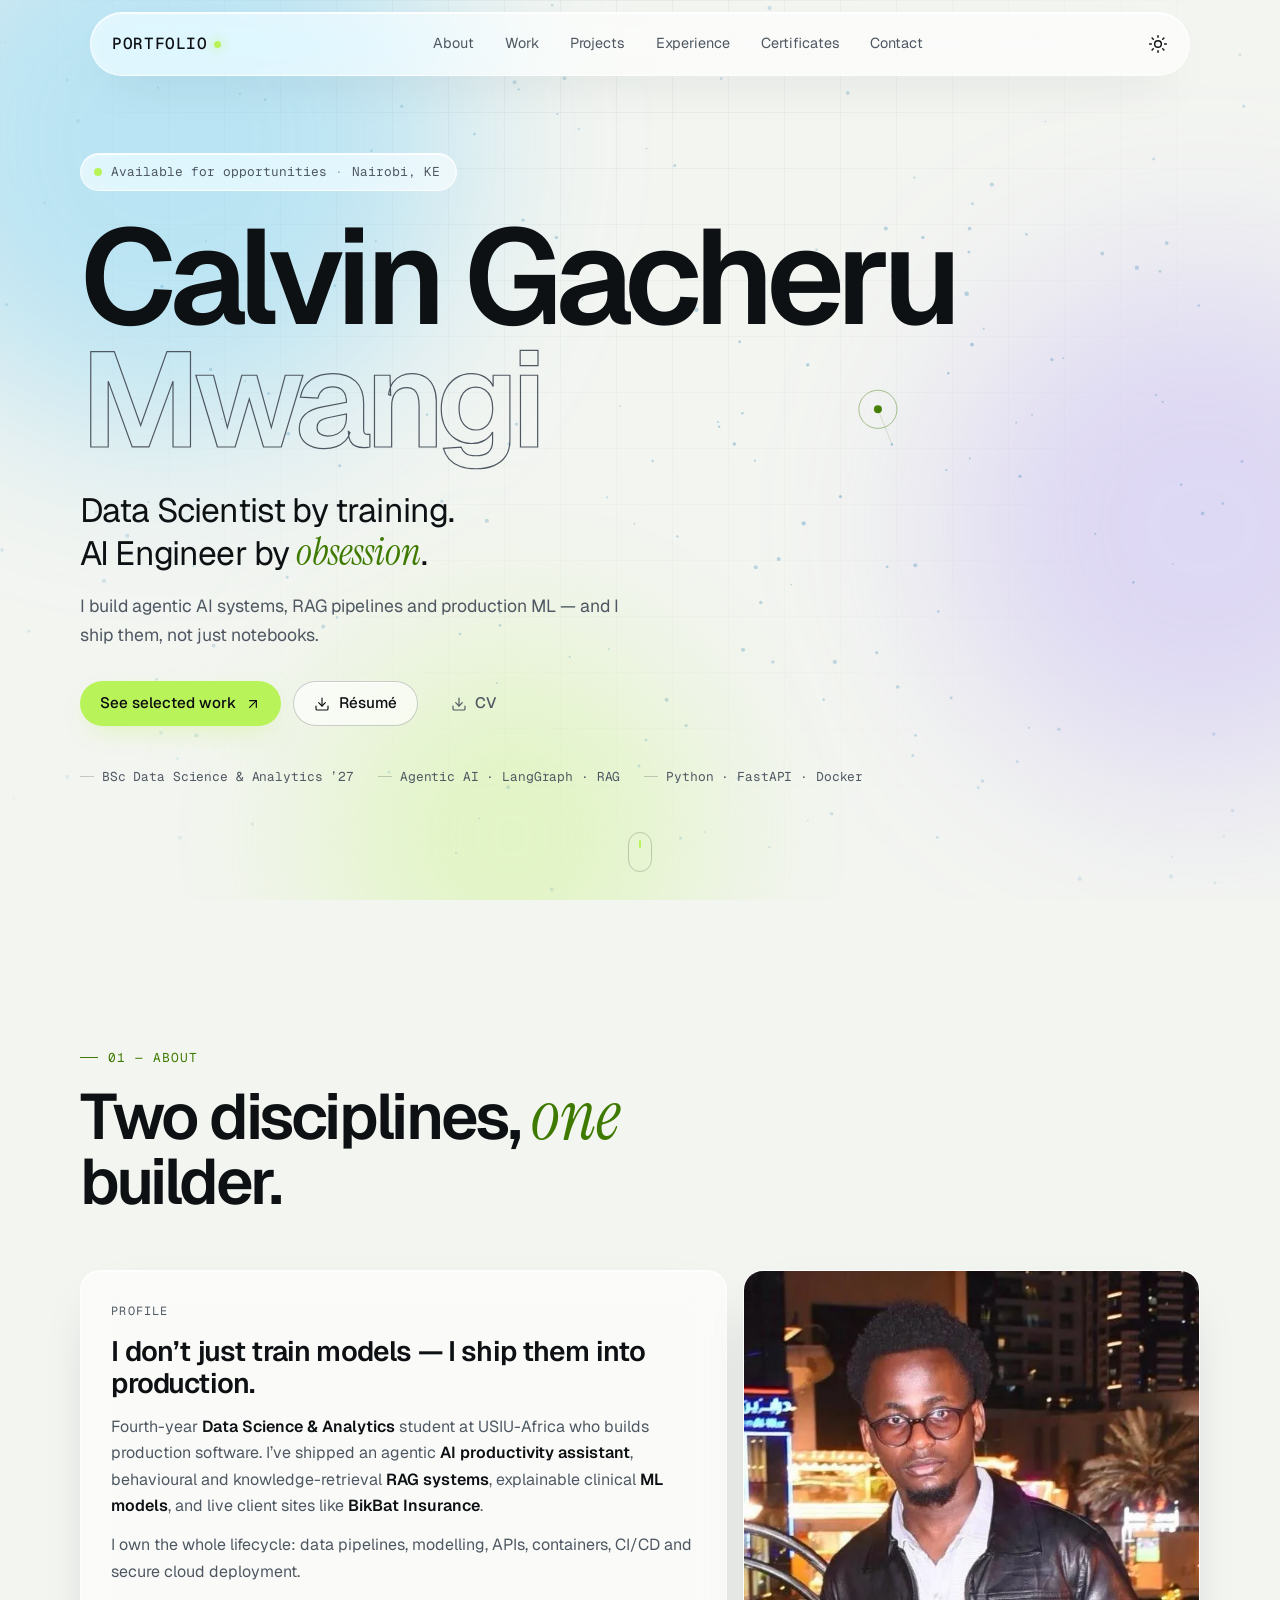
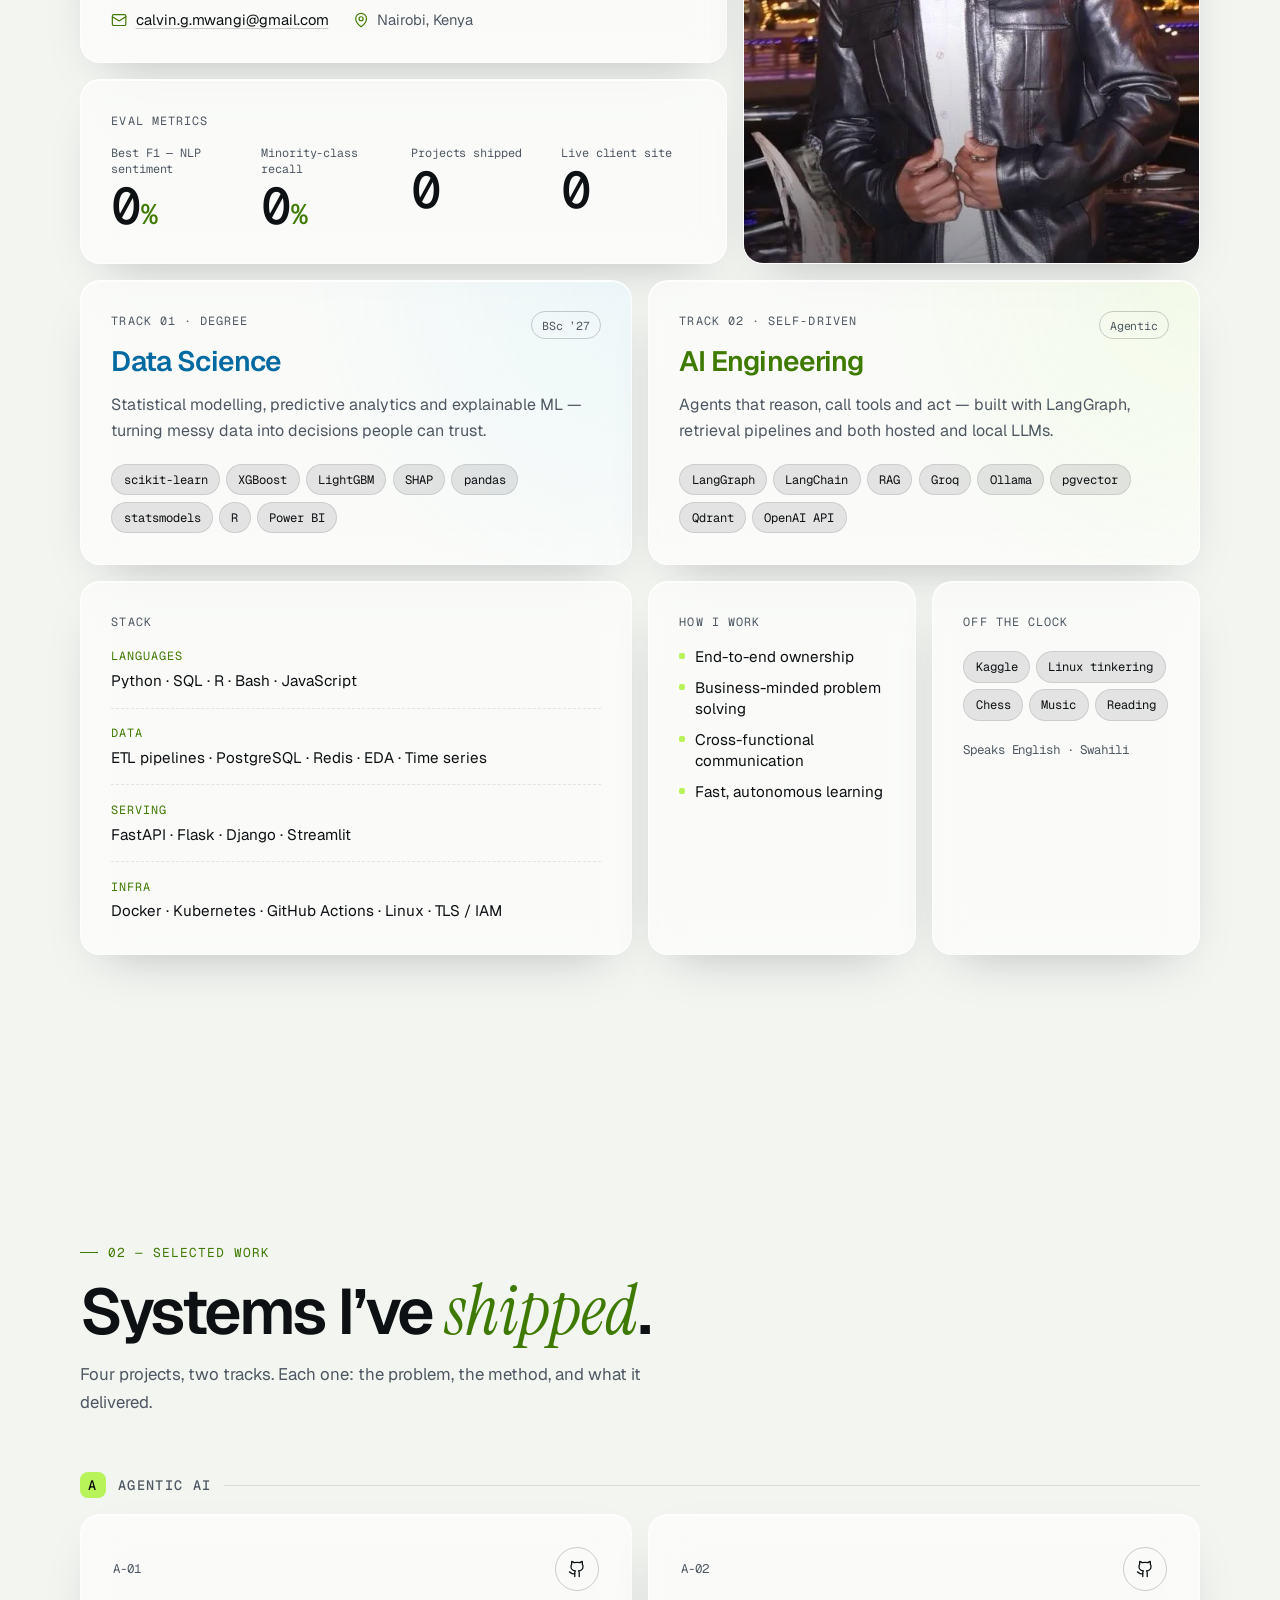
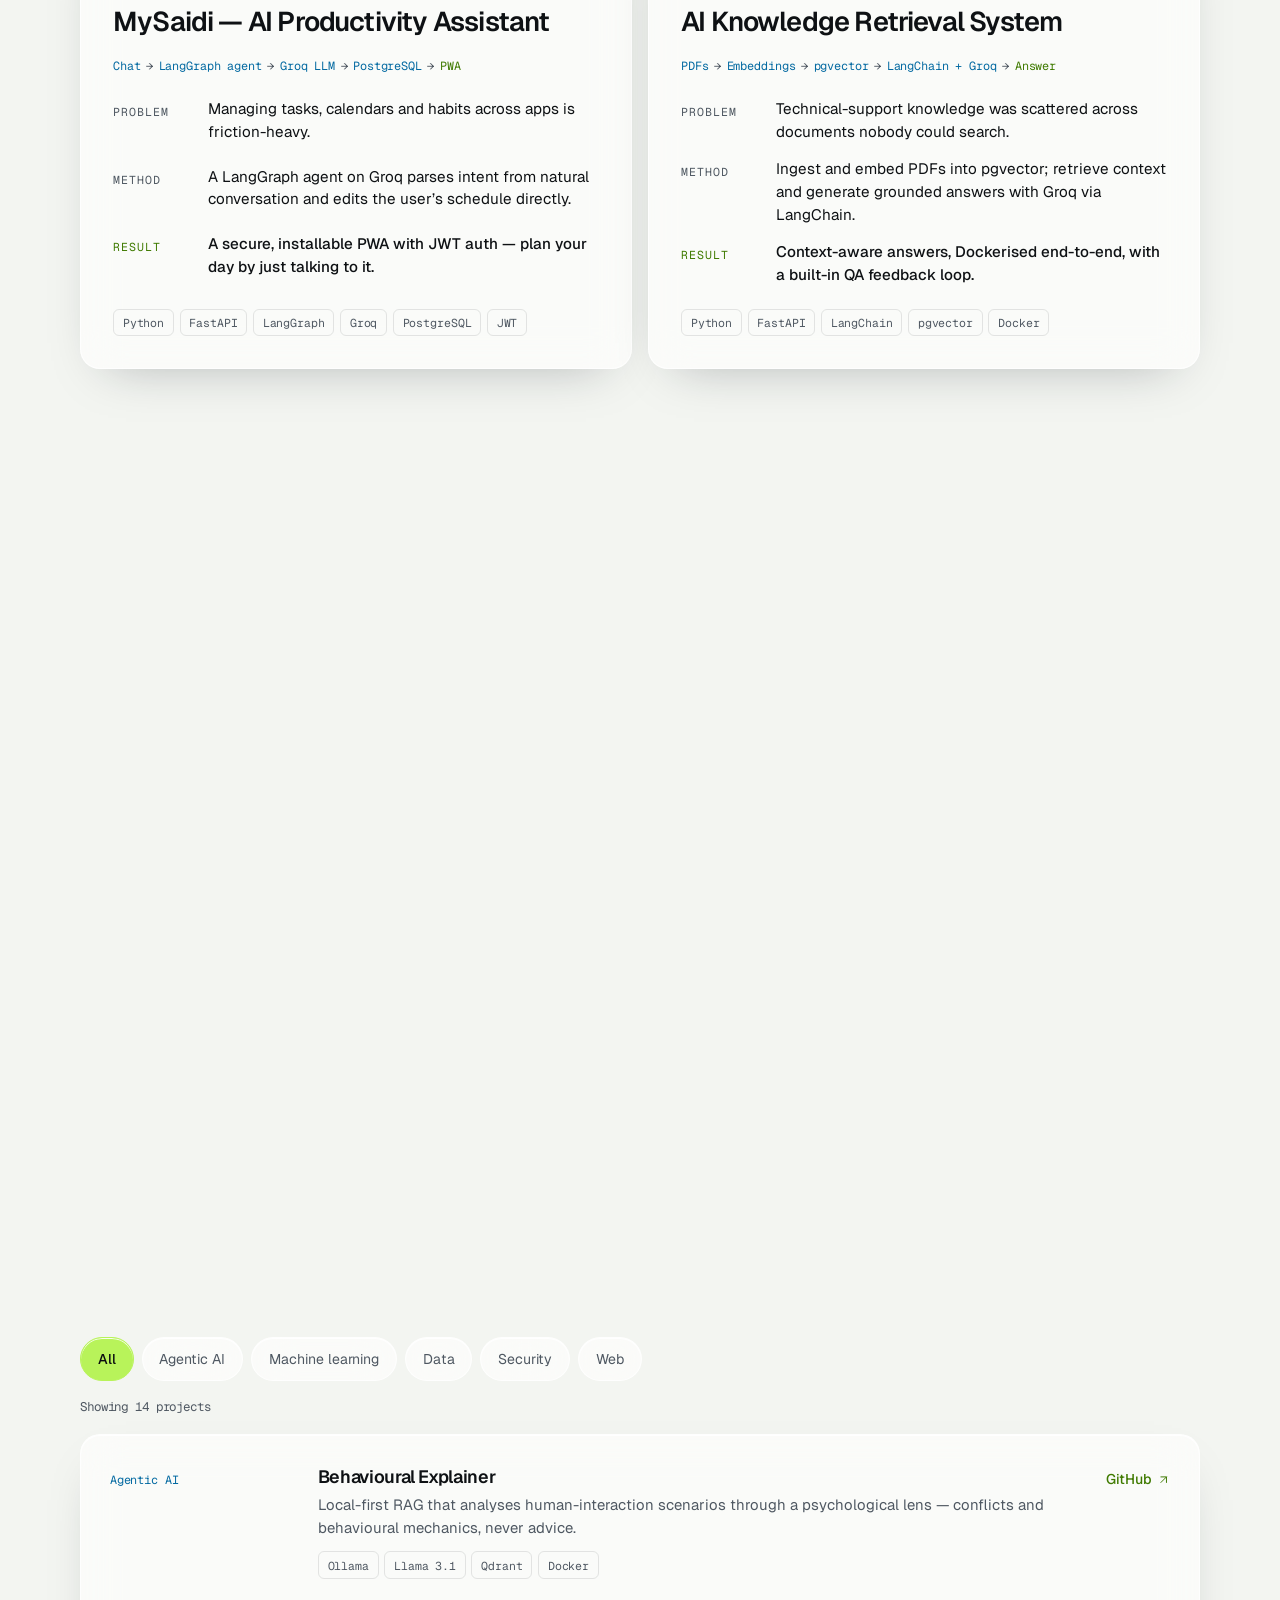
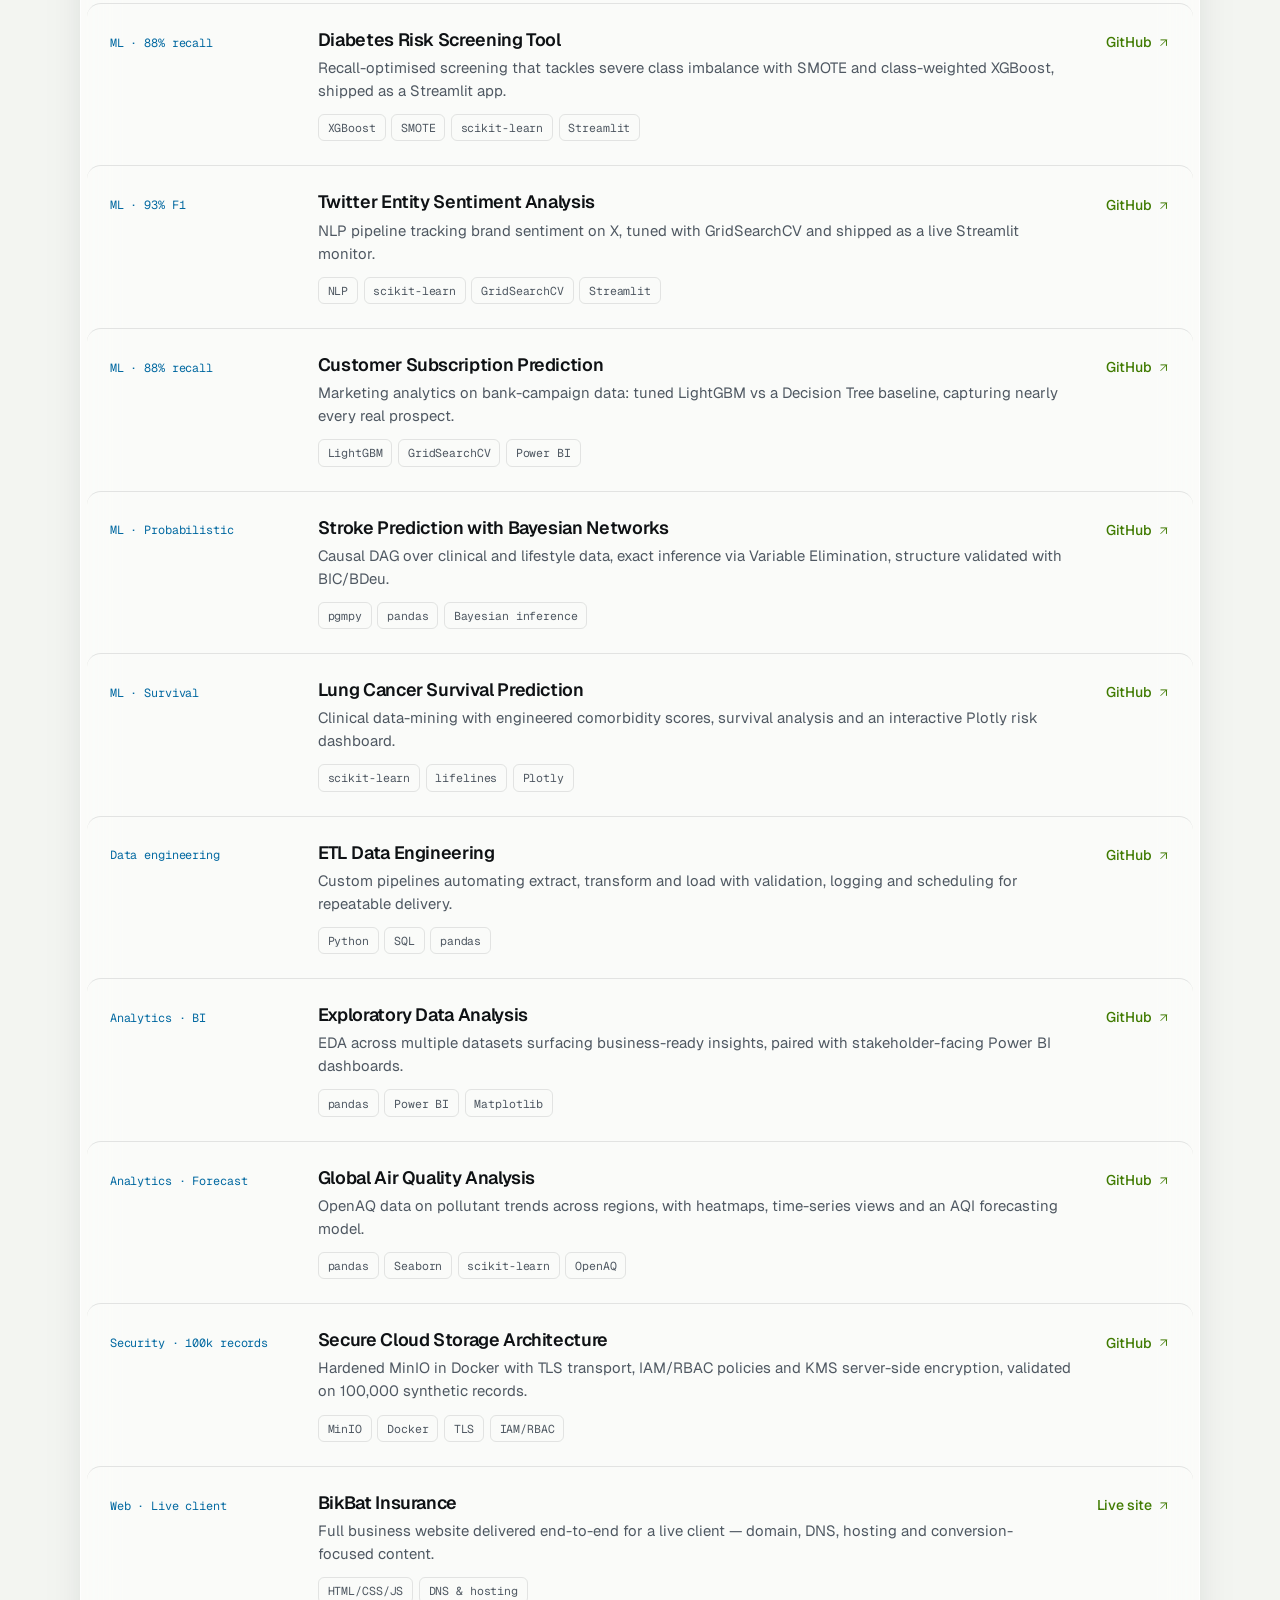
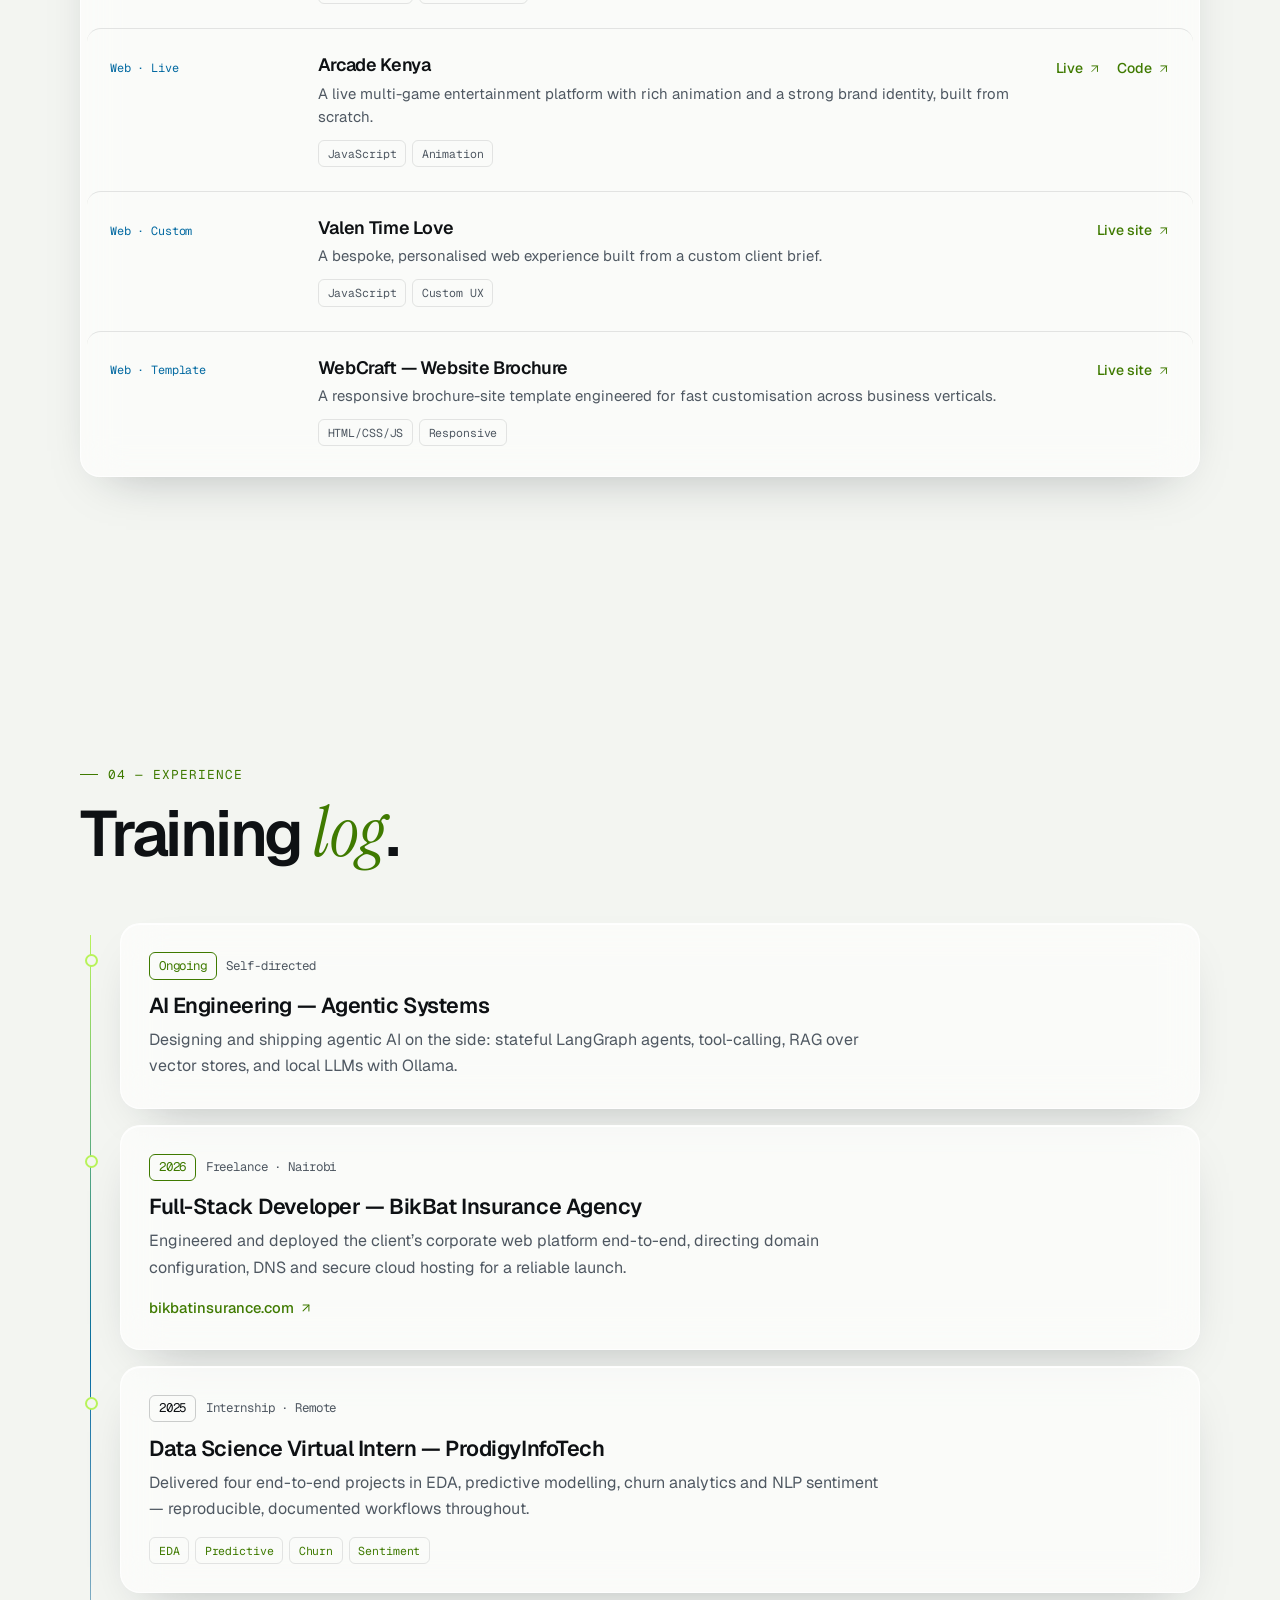
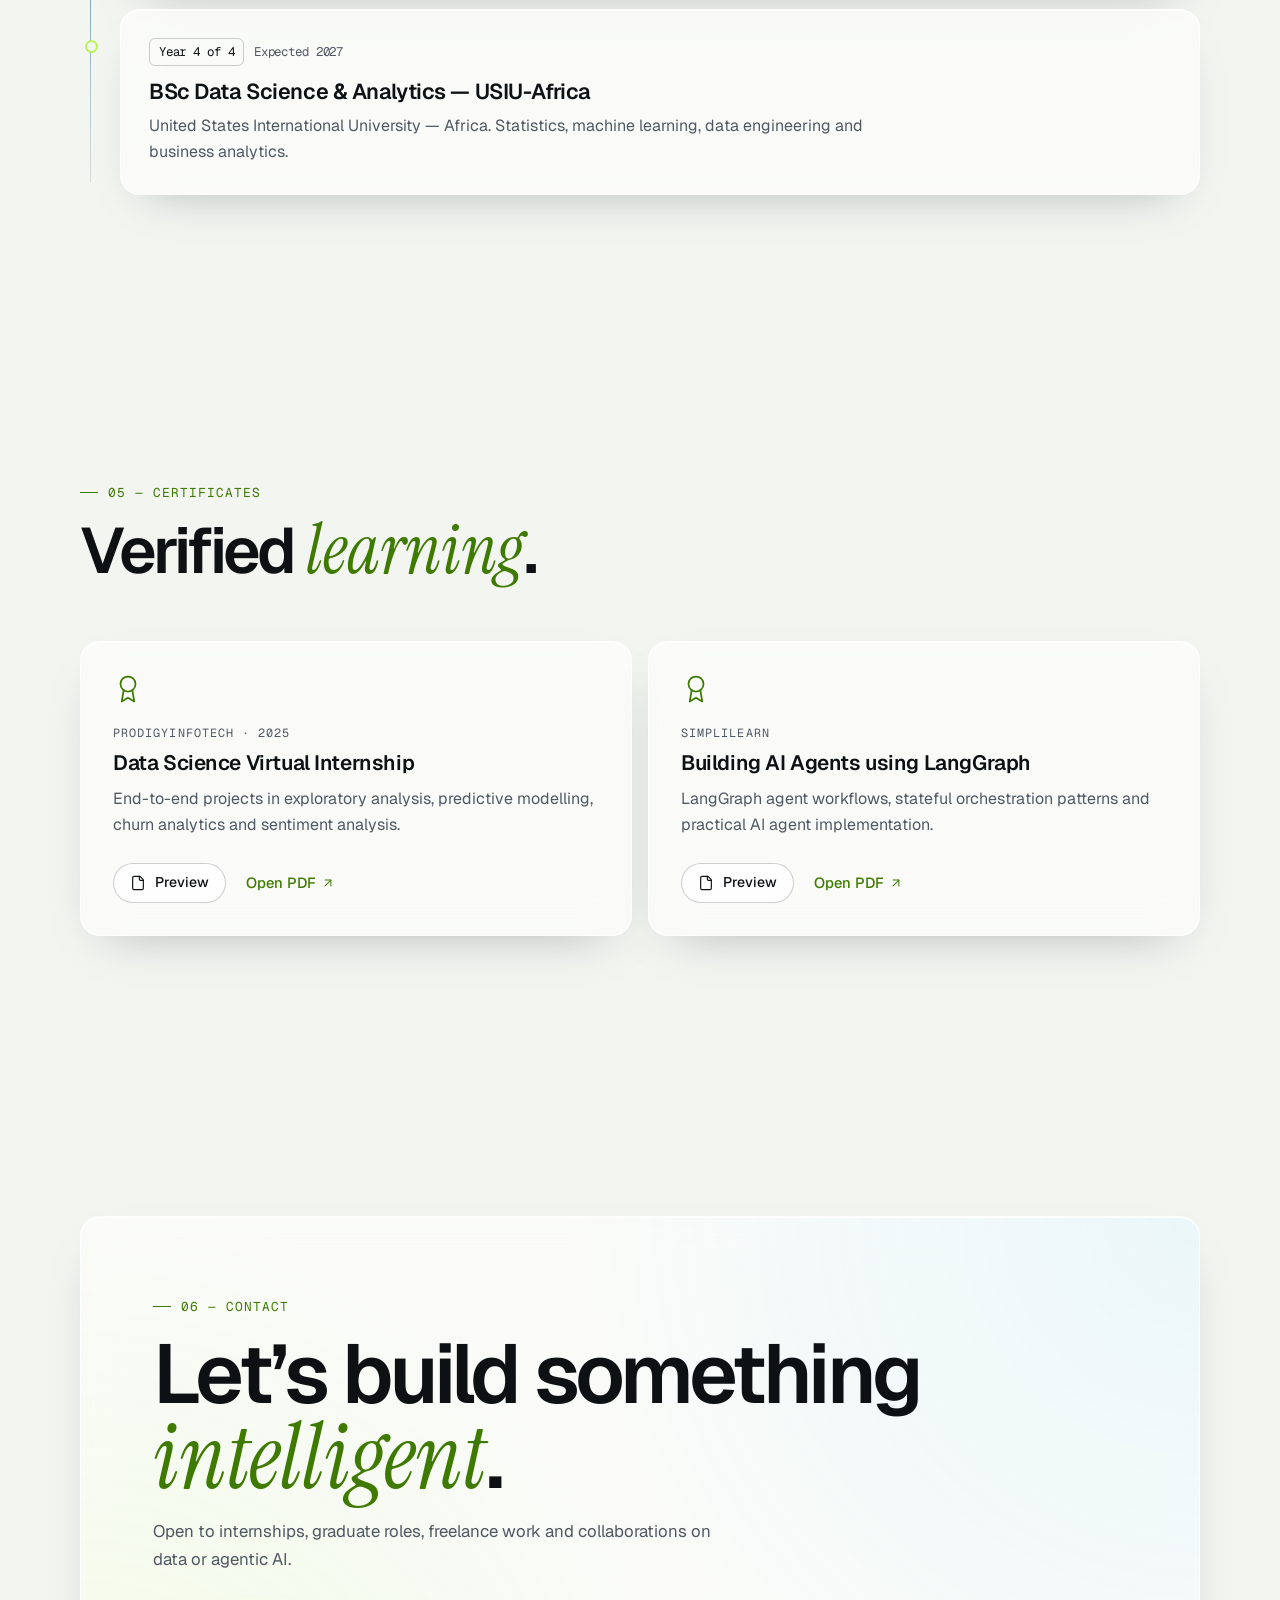
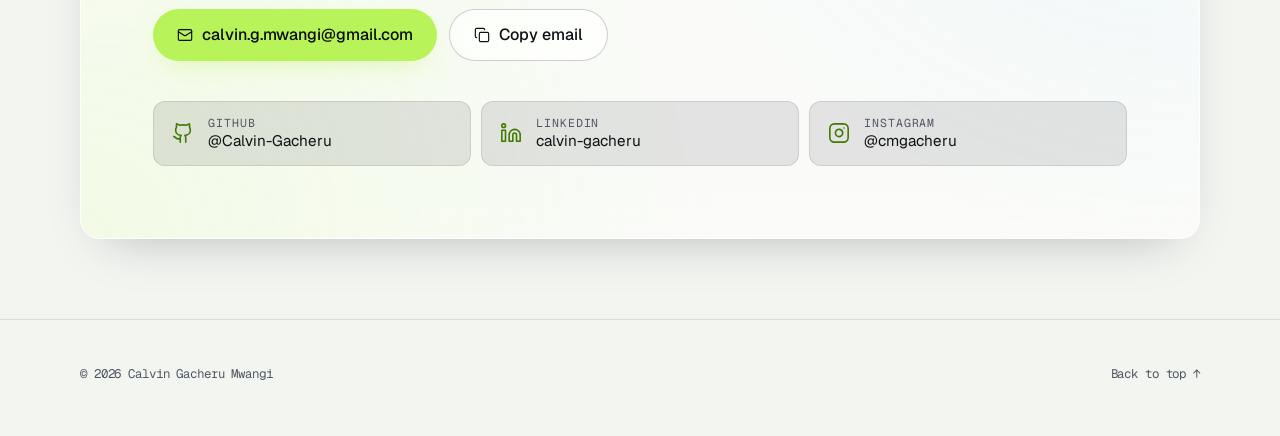
==== commit 7c90738a: "Redesigned the website" ====
--- a/index.html
+++ b/index.html
@@ -1,896 +1,691 @@
 <!DOCTYPE html>
-<html lang="en">
+<html lang="en" data-theme="dark">
 <head>
   <meta charset="UTF-8" />
   <meta name="viewport" content="width=device-width, initial-scale=1.0" />
-  <meta name="description" content="Calvin Gacheru Mwangi — Data Scientist, AI Developer & Full-Stack Web. Ships real things: RAG chatbots, live game platforms, ML models." />
-  <meta name="keywords" content="Data Scientist Nairobi, AI Developer Kenya, RAG Chatbot, Machine Learning Engineer, Full Stack Developer Kenya">
-  <meta name="author" content="Calvin Gacheru Mwangi">
-  <link rel="canonical" href="https://yourdomain.com" />
-  <title>Calvin Gacheru Mwangi</title>
+  <title>Calvin Gacheru Mwangi — Data Scientist &amp; AI Engineer</title>
+  <meta name="description" content="Calvin Gacheru Mwangi — Data Scientist by training, AI Engineer by obsession. Builds agentic AI, RAG systems and production ML from Nairobi, Kenya." />
+  <meta name="keywords" content="Data Scientist Nairobi, AI Engineer Kenya, Agentic AI, LangGraph, RAG, Machine Learning Engineer, MLOps" />
+  <meta name="author" content="Calvin Gacheru Mwangi" />
+  <link rel="canonical" href="https://calvin-gacheru.github.io/MyPortfolio/" />
+  <meta name="theme-color" content="#0A0C0F" />
+
+  <meta property="og:type" content="website" />
+  <meta property="og:title" content="Calvin Gacheru Mwangi — Data Scientist &amp; AI Engineer" />
+  <meta property="og:description" content="Data Scientist by training. AI Engineer by obsession. Agentic AI, RAG and production ML." />
+  <meta property="og:url" content="https://calvin-gacheru.github.io/MyPortfolio/" />
+  <meta property="og:image" content="https://calvin-gacheru.github.io/MyPortfolio/portrait.webp" />
+
   <link rel="icon" type="image/svg+xml" href="favicon.svg" />
 
-  <!-- Fonts -->
+  <!-- Apply saved / system theme before first paint to avoid a flash -->
+  <script>
+    (function () {
+      try {
+        var saved = localStorage.getItem('portfolio-theme');
+        var theme = saved === 'light' || saved === 'dark'
+          ? saved
+          : (window.matchMedia('(prefers-color-scheme: light)').matches ? 'light' : 'dark');
+        document.documentElement.dataset.theme = theme;
+      } catch (e) { /* storage blocked — keep default */ }
+      document.documentElement.classList.add('js');
+    })();
+  </script>
+
   <link rel="preconnect" href="https://fonts.googleapis.com" />
   <link rel="preconnect" href="https://fonts.gstatic.com" crossorigin />
-  <link href="https://fonts.googleapis.com/css2?family=Space+Mono:ital,wght@0,400;0,700;1,400&family=DM+Sans:ital,opsz,wght@0,9..40,300;0,9..40,400;0,9..40,600;1,9..40,300&display=swap" rel="stylesheet" />
-
-  <!-- Icons -->
-  <link rel="stylesheet" href="https://cdnjs.cloudflare.com/ajax/libs/font-awesome/6.5.0/css/all.min.css" />
+  <link href="https://fonts.googleapis.com/css2?family=Geist:wght@300..700&family=Geist+Mono:wght@400;500&family=Instrument+Serif:ital@1&display=swap" rel="stylesheet" />
 
   <link rel="stylesheet" href="style.css" />
 </head>
 <body>
 
+  <!-- ═══════════════════════════ ICON SPRITE ═══════════════════════════ -->
+  <svg class="sprite" aria-hidden="true" focusable="false">
+    <symbol id="i-github" viewBox="0 0 24 24"><path d="M15 22v-4a4.8 4.8 0 0 0-1-3.5c3 0 6-2 6-5.5.08-1.25-.27-2.48-1-3.5.28-1.15.28-2.35 0-3.5 0 0-1 0-3 1.5-2.64-.5-5.36-.5-8 0C6 2 5 2 5 2c-.3 1.15-.3 2.35 0 3.5A5.403 5.403 0 0 0 4 9c0 3.5 3 5.5 6 5.5-.39.49-.68 1.05-.85 1.65-.17.6-.22 1.23-.15 1.85v4"/><path d="M9 18c-4.51 2-5-2-7-2"/></symbol>
+    <symbol id="i-linkedin" viewBox="0 0 24 24"><path d="M16 8a6 6 0 0 1 6 6v7h-4v-7a2 2 0 0 0-2-2 2 2 0 0 0-2 2v7h-4v-7a6 6 0 0 1 6-6z"/><rect x="2" y="9" width="4" height="12"/><circle cx="4" cy="4" r="2"/></symbol>
+    <symbol id="i-instagram" viewBox="0 0 24 24"><rect x="2" y="2" width="20" height="20" rx="5"/><path d="M16 11.37A4 4 0 1 1 12.63 8 4 4 0 0 1 16 11.37z"/><path d="M17.5 6.5h.01"/></symbol>
+    <symbol id="i-mail" viewBox="0 0 24 24"><rect x="2" y="4" width="20" height="16" rx="2"/><path d="m22 7-8.97 5.7a1.94 1.94 0 0 1-2.06 0L2 7"/></symbol>
+    <symbol id="i-arrow" viewBox="0 0 24 24"><path d="M7 7h10v10"/><path d="M7 17 17 7"/></symbol>
+    <symbol id="i-sun" viewBox="0 0 24 24"><circle cx="12" cy="12" r="4"/><path d="M12 2v2M12 20v2m-7.07-2.93 1.41-1.41M17.66 6.34l1.41-1.41M2 12h2M20 12h2M6.34 6.34 4.93 4.93M19.07 19.07l-1.41-1.41"/></symbol>
+    <symbol id="i-moon" viewBox="0 0 24 24"><path d="M12 3a6 6 0 0 0 9 9 9 9 0 1 1-9-9Z"/></symbol>
+    <symbol id="i-copy" viewBox="0 0 24 24"><rect x="8" y="8" width="14" height="14" rx="2"/><path d="M4 16c-1.1 0-2-.9-2-2V4c0-1.1.9-2 2-2h10c1.1 0 2 .9 2 2"/></symbol>
+    <symbol id="i-check" viewBox="0 0 24 24"><path d="M20 6 9 17l-5-5"/></symbol>
+    <symbol id="i-x" viewBox="0 0 24 24"><path d="M18 6 6 18M6 6l12 12"/></symbol>
+    <symbol id="i-download" viewBox="0 0 24 24"><path d="M21 15v4a2 2 0 0 1-2 2H5a2 2 0 0 1-2-2v-4"/><path d="m7 10 5 5 5-5"/><path d="M12 15V3"/></symbol>
+    <symbol id="i-menu" viewBox="0 0 24 24"><path d="M4 7h16M4 12h16M4 17h16"/></symbol>
+    <symbol id="i-pin" viewBox="0 0 24 24"><path d="M20 10c0 6-8 12-8 12s-8-6-8-12a8 8 0 0 1 16 0Z"/><circle cx="12" cy="10" r="3"/></symbol>
+    <symbol id="i-award" viewBox="0 0 24 24"><circle cx="12" cy="8" r="6"/><path d="M15.477 12.89 17 22l-5-3-5 3 1.523-9.11"/></symbol>
+    <symbol id="i-file" viewBox="0 0 24 24"><path d="M15 2H6a2 2 0 0 0-2 2v16a2 2 0 0 0 2 2h12a2 2 0 0 0 2-2V7Z"/><path d="M14 2v4a2 2 0 0 0 2 2h4"/></symbol>
+  </svg>
+
+  <a class="skip-link" href="#main">Skip to content</a>
+
+  <!-- Ambient background the glass surfaces blur -->
+  <div class="ambient" aria-hidden="true">
+    <div class="blob blob-1"></div>
+    <div class="blob blob-2"></div>
+    <div class="blob blob-3"></div>
+    <div class="ambient-grid"></div>
+  </div>
+
   <!-- ═══════════════════════════ NAVBAR ═══════════════════════════ -->
-  <nav class="navbar" id="navbar">
-    <div class="menu-backdrop"></div>
-    <div class="nav-inner">
-      <!-- <a href="#home" class="nav-logo">
-        <span class="logo-bracket"></span>CGM<span class="logo-bracket"></span>
-      </a> -->
-      <ul class="nav-links" id="nav-links">
-        <li><a href="#home"      class="nav-link" data-section="home">Home</a></li>
-        <li><a href="#about"     class="nav-link" data-section="about">About</a></li>
-        <li><a href="#resume"    class="nav-link" data-section="resume">Resume</a></li>
-        <li><a href="#portfolio" class="nav-link" data-section="portfolio">Portfolio</a></li>
-        <li><a href="#certifications" class="nav-link" data-section="certifications">Certifications</a></li>
-        <li><a href="#contact"   class="nav-link" data-section="contact">Contact</a></li>
-      </ul>
+  <header class="nav" id="nav">
+    <div class="nav-bar">
+      <a href="#home" class="nav-logo" aria-label="Calvin Gacheru Mwangi — back to top">PORTFOLIO<span class="logo-dot" aria-hidden="true"></span></a>
+
+      <nav class="nav-menu" id="nav-menu" aria-label="Primary">
+        <ul class="nav-links">
+          <li><a href="#about"          class="nav-link" data-section="about">About</a></li>
+          <li><a href="#work"           class="nav-link" data-section="work">Work</a></li>
+          <li><a href="#projects"       class="nav-link" data-section="projects">Projects</a></li>
+          <li><a href="#experience"     class="nav-link" data-section="experience">Experience</a></li>
+          <li><a href="#certificates"   class="nav-link" data-section="certificates">Certificates</a></li>
+          <li><a href="#contact"        class="nav-link" data-section="contact">Contact</a></li>
+        </ul>
+        <span class="nav-indicator" aria-hidden="true"></span>
+      </nav>
+
       <div class="nav-actions">
-        <button class="theme-toggle" id="theme-toggle" type="button" aria-label="Switch to light mode" aria-pressed="false" title="Toggle theme">
-          <i class="fas fa-moon theme-icon theme-icon-moon" aria-hidden="true"></i>
-          <i class="fas fa-sun theme-icon theme-icon-sun" aria-hidden="true"></i>
+        <button class="icon-btn theme-toggle" id="theme-toggle" type="button" aria-label="Switch to light mode">
+          <svg class="icon theme-icon-moon" aria-hidden="true"><use href="#i-moon"/></svg>
+          <svg class="icon theme-icon-sun" aria-hidden="true"><use href="#i-sun"/></svg>
         </button>
-        <button class="hamburger" id="hamburger" aria-label="Toggle menu">
-          <span></span><span></span><span></span>
+        <button class="icon-btn menu-toggle" id="menu-toggle" type="button" aria-label="Open menu" aria-expanded="false" aria-controls="nav-menu">
+          <svg class="icon icon-menu" aria-hidden="true"><use href="#i-menu"/></svg>
+          <svg class="icon icon-close" aria-hidden="true"><use href="#i-x"/></svg>
         </button>
       </div>
     </div>
-  </nav>
-
-  <!-- ═══════════════════════════ HOME ════════════════════════════ -->
-  <section class="section" id="home">
-    <div class="hero-bg">
-      <div class="hero-grid"></div>
-      <div class="hero-glow glow-1"></div>
-      <div class="hero-glow glow-2"></div>
-    </div>
-
-    <div class="hero-content">
-      <p class="hero-eyebrow"><span class="dot"></span> Available for opportunities</p>
-      <h1 class="hero-name">
-        <span class="line">CALVIN</span>
-        <span class="line accent-line">GACHERU MWANGI</span>
-      </h1>
-      <p class="hero-subtitle">Data Analyst <span class="sep">&bull;</span> Data Scientist <span class="sep">&bull;</span> AI Engineer</p>
-      <div class="hero-cta">
-        <a href="#resume"    class="btn btn-outline">Resume</a>
-        <a href="#portfolio" class="btn btn-outline">Portfolio</a>
-        <a href="Calvin_Gacheru_Resume.pdf" class="btn btn-outline" download>Download Resume</a>
-        <a href="Calvin_Gacheru_CV.pdf" class="btn btn-outline" download>Download CV</a>
-      </div>
-    </div>
-
-    <!-- Social sidebar -->
-    <div class="hero-socials">
-      <a href="https://github.com/Calvin-Gacheru" target="_blank" rel="noopener" aria-label="GitHub">
-        <i class="fab fa-github"></i>
+  </header>
+
+  <main id="main">
+
+    <!-- ═══════════════════════════ HERO ════════════════════════════ -->
+    <section class="hero" id="home" aria-labelledby="hero-title">
+      <canvas class="hero-field" id="hero-field" aria-hidden="true"></canvas>
+
+      <div class="container hero-inner">
+        <p class="status glass">
+          <span class="status-dot" aria-hidden="true"></span>
+          <span>Available for opportunities</span>
+          <span class="status-sep" aria-hidden="true">·</span>
+          <span>Nairobi, KE</span>
+        </p>
+
+        <h1 class="hero-title" id="hero-title">
+          <span class="hero-line">Calvin Gacheru</span>
+          <span class="hero-line hero-line-muted">Mwangi</span>
+        </h1>
+
+        <p class="hero-tagline">
+          Data Scientist by training.<br />
+          AI Engineer by <em class="serif">obsession</em>.
+        </p>
+
+        <p class="hero-lead">
+          I build agentic AI systems, RAG pipelines and production ML — and I ship them, not just notebooks.
+        </p>
+
+        <div class="hero-cta">
+          <a href="#work" class="btn btn-primary magnetic">
+            See selected work
+            <svg class="icon" aria-hidden="true"><use href="#i-arrow"/></svg>
+          </a>
+          <a href="Calvin_Gacheru_Resume.pdf" class="btn btn-glass magnetic" download>
+            <svg class="icon" aria-hidden="true"><use href="#i-download"/></svg>
+            Résumé
+          </a>
+          <a href="Calvin_Gacheru_CV.pdf" class="btn btn-ghost magnetic" download>
+            <svg class="icon" aria-hidden="true"><use href="#i-download"/></svg>
+            CV
+          </a>
+        </div>
+
+        <ul class="hero-meta mono" aria-label="Quick facts">
+          <li>BSc Data Science &amp; Analytics ’27</li>
+          <li>Agentic AI · LangGraph · RAG</li>
+          <li>Python · FastAPI · Docker</li>
+        </ul>
+      </div>
+
+      <a href="#about" class="scroll-cue" aria-label="Scroll to About">
+        <span class="scroll-cue-line" aria-hidden="true"></span>
       </a>
-      <a href="https://ke.linkedin.com/in/calvin-gacheru-057672281" target="_blank" rel="noopener" aria-label="LinkedIn">
-        <i class="fab fa-linkedin-in"></i>
-      </a>
-      <a href="https://instagram.com/cmgacheru" target="_blank" rel="noopener" aria-label="Instagram">
-        <i class="fab fa-instagram"></i>
-      </a>
-      <a href="mailto:calvin.g.mwangi@gmail.com" target="_blank" rel="noopener" aria-label="Email">
-        <i class="fas fa-envelope"></i>
-      </a>
-      <span class="social-line"></span>
-    </div>
-
-    <a href="#about" class="scroll-down" aria-label="Scroll to About">
-      <i class="fas fa-chevron-down"></i>
-    </a>
-  </section>
-
-  
-  <!-- ═══════════════════════════ ABOUT ═══════════════════════════ -->
-  <section class="section" id="about">
-    <div class="container">
-      <div class="section-tag">02 — About</div>
-      <div class="about-grid">
-
-        <div class="about-text">
-          <h2 class="section-heading">ABOUT</h2>
-          <p class="about-body">
-            Fourth-year <strong>Data Science &amp; Analytics</strong> student who ships production software, not just notebooks.
-            I've built a behavioral <strong>RAG chatbot</strong>, an agentic <strong>AI productivity assistant</strong>, and predictive <strong>Machine Learning</strong> models — plus full-stack platforms like <strong>Arcade Kenya</strong>, a live multi-game web platform, and <strong>BikBat Insurance</strong>, a client site I took from domain to production.
-            I own the complete lifecycle: <strong>cloud deployments</strong>, ETL pipelines, CI/CD, and security-hardened infrastructure.
-            I don't just train models — I ship them into production.
-          </p>
-
-          <div class="about-meta">
-            <div class="meta-item">
-              <i class="fas fa-envelope"></i>
-              <a href="mailto:calvin.g.mwangi@gmail.com">calvin.g.mwangi@gmail.com</a>
-            </div>
-            <div class="meta-item">
-              <i class="fas fa-location-dot"></i>
-              <span>Nairobi, Kenya</span>
-            </div>
-            <div class="meta-item">
-              <i class="fas fa-graduation-cap"></i>
-              <span>USIU-Africa · BSc Data Science &amp; Analytics</span>
-            </div>
+    </section>
+
+    <!-- ═══════════════════════════ ABOUT ═══════════════════════════ -->
+    <section class="section" id="about" aria-labelledby="about-title">
+      <div class="container">
+        <header class="section-head reveal">
+          <p class="eyebrow mono">01 — About</p>
+          <h2 class="section-title" id="about-title">Two disciplines, <em class="serif">one</em> builder.</h2>
+        </header>
+
+        <div class="bento">
+
+          <article class="tile glass tile-bio reveal">
+            <p class="tile-label mono">Profile</p>
+            <h3 class="tile-heading">I don’t just train models — I ship them into production.</h3>
+            <p>
+              Fourth-year <strong>Data Science &amp; Analytics</strong> student at USIU-Africa who builds production software.
+              I’ve shipped an agentic <strong>AI productivity assistant</strong>, behavioural and knowledge-retrieval <strong>RAG systems</strong>,
+              explainable clinical <strong>ML models</strong>, and live client sites like <strong>BikBat Insurance</strong>.
+            </p>
+            <p>
+              I own the whole lifecycle: data pipelines, modelling, APIs, containers, CI/CD and secure cloud deployment.
+            </p>
+            <ul class="meta-list">
+              <li>
+                <svg class="icon" aria-hidden="true"><use href="#i-mail"/></svg>
+                <a href="mailto:calvin.g.mwangi@gmail.com">calvin.g.mwangi@gmail.com</a>
+              </li>
+              <li>
+                <svg class="icon" aria-hidden="true"><use href="#i-pin"/></svg>
+                <span>Nairobi, Kenya</span>
+              </li>
+            </ul>
+          </article>
+
+          <figure class="tile glass tile-photo reveal">
+            <img src="portrait.webp" alt="Portrait of Calvin Gacheru Mwangi" width="592" height="798" loading="lazy" decoding="async" />
+          </figure>
+
+          <article class="tile glass tile-metrics reveal" aria-label="Key results">
+            <p class="tile-label mono">Eval metrics</p>
+            <dl class="metrics">
+              <div class="metric">
+                <dt class="mono">Best F1 — NLP sentiment</dt>
+                <dd><span class="count" data-count="93">93</span><span class="unit">%</span></dd>
+              </div>
+              <div class="metric">
+                <dt class="mono">Minority-class recall</dt>
+                <dd><span class="count" data-count="88">88</span><span class="unit">%</span></dd>
+              </div>
+              <div class="metric">
+                <dt class="mono">Projects shipped</dt>
+                <dd><span class="count" data-count="18">18</span></dd>
+              </div>
+              <div class="metric">
+                <dt class="mono">Live client site</dt>
+                <dd><span class="count" data-count="1">1</span></dd>
+              </div>
+            </dl>
+          </article>
+
+          <article class="tile glass tile-track tile-track-ds reveal">
+            <div class="track-head">
+              <p class="tile-label mono">Track 01 · Degree</p>
+              <span class="track-badge mono">BSc ’27</span>
+            </div>
+            <h3 class="tile-heading">Data Science</h3>
+            <p>Statistical modelling, predictive analytics and explainable ML — turning messy data into decisions people can trust.</p>
+            <ul class="pill-list" aria-label="Data science skills">
+              <li>scikit-learn</li><li>XGBoost</li><li>LightGBM</li><li>SHAP</li><li>pandas</li><li>statsmodels</li><li>R</li><li>Power BI</li>
+            </ul>
+          </article>
+
+          <article class="tile glass tile-track tile-track-ai reveal">
+            <div class="track-head">
+              <p class="tile-label mono">Track 02 · Self-driven</p>
+              <span class="track-badge mono">Agentic</span>
+            </div>
+            <h3 class="tile-heading">AI Engineering</h3>
+            <p>Agents that reason, call tools and act — built with LangGraph, retrieval pipelines and both hosted and local LLMs.</p>
+            <ul class="pill-list" aria-label="AI engineering skills">
+              <li>LangGraph</li><li>LangChain</li><li>RAG</li><li>Groq</li><li>Ollama</li><li>pgvector</li><li>Qdrant</li><li>OpenAI API</li>
+            </ul>
+          </article>
+
+          <article class="tile glass tile-stack reveal">
+            <p class="tile-label mono">Stack</p>
+            <dl class="stack">
+              <div><dt>Languages</dt><dd>Python · SQL · R · Bash · JavaScript</dd></div>
+              <div><dt>Data</dt><dd>ETL pipelines · PostgreSQL · Redis · EDA · Time series</dd></div>
+              <div><dt>Serving</dt><dd>FastAPI · Flask · Django · Streamlit</dd></div>
+              <div><dt>Infra</dt><dd>Docker · Kubernetes · GitHub Actions · Linux · TLS / IAM</dd></div>
+            </dl>
+          </article>
+
+          <article class="tile glass tile-how reveal">
+            <p class="tile-label mono">How I work</p>
+            <ul class="check-list">
+              <li>End-to-end ownership</li>
+              <li>Business-minded problem solving</li>
+              <li>Cross-functional communication</li>
+              <li>Fast, autonomous learning</li>
+            </ul>
+          </article>
+
+          <article class="tile glass tile-off reveal">
+            <p class="tile-label mono">Off the clock</p>
+            <ul class="pill-list">
+              <li>Kaggle</li><li>Linux tinkering</li><li>Chess</li><li>Music</li><li>Reading</li>
+            </ul>
+            <p class="tile-foot mono">Speaks English · Swahili</p>
+          </article>
+
+        </div>
+      </div>
+    </section>
+
+    <!-- ═══════════════════════════ SELECTED WORK ═══════════════════ -->
+    <section class="section" id="work" aria-labelledby="work-title">
+      <div class="container">
+        <header class="section-head reveal">
+          <p class="eyebrow mono">02 — Selected work</p>
+          <h2 class="section-title" id="work-title">Systems I’ve <em class="serif">shipped</em>.</h2>
+          <p class="section-sub">Four projects, two tracks. Each one: the problem, the method, and what it delivered.</p>
+        </header>
+
+        <h3 class="track-title mono reveal"><span class="track-num">A</span> Agentic AI</h3>
+        <div class="cases">
+
+          <article class="case glass reveal">
+            <div class="case-top">
+              <span class="case-id mono">A-01</span>
+              <a class="case-link" href="https://github.com/Calvin-Gacheru/MySaidi" target="_blank" rel="noopener" aria-label="MySaidi on GitHub (opens in new tab)">
+                <svg class="icon" aria-hidden="true"><use href="#i-github"/></svg>
+              </a>
+            </div>
+            <h4 class="case-title">MySaidi — AI Productivity Assistant</h4>
+            <ol class="pipeline mono" aria-label="System flow">
+              <li>Chat</li><li>LangGraph agent</li><li>Groq LLM</li><li>PostgreSQL</li><li>PWA</li>
+            </ol>
+            <dl class="pmr">
+              <div><dt class="mono">Problem</dt><dd>Managing tasks, calendars and habits across apps is friction-heavy.</dd></div>
+              <div><dt class="mono">Method</dt><dd>A LangGraph agent on Groq parses intent from natural conversation and edits the user’s schedule directly.</dd></div>
+              <div><dt class="mono">Result</dt><dd>A secure, installable PWA with JWT auth — plan your day by just talking to it.</dd></div>
+            </dl>
+            <ul class="tags mono"><li>Python</li><li>FastAPI</li><li>LangGraph</li><li>Groq</li><li>PostgreSQL</li><li>JWT</li></ul>
+          </article>
+
+          <article class="case glass reveal">
+            <div class="case-top">
+              <span class="case-id mono">A-02</span>
+              <a class="case-link" href="https://github.com/Calvin-Gacheru/AI-KNOWLEDGE-RETRIEVAL-SYSTEM" target="_blank" rel="noopener" aria-label="Knowledge Retrieval System on GitHub (opens in new tab)">
+                <svg class="icon" aria-hidden="true"><use href="#i-github"/></svg>
+              </a>
+            </div>
+            <h4 class="case-title">AI Knowledge Retrieval System</h4>
+            <ol class="pipeline mono" aria-label="System flow">
+              <li>PDFs</li><li>Embeddings</li><li>pgvector</li><li>LangChain + Groq</li><li>Answer</li>
+            </ol>
+            <dl class="pmr">
+              <div><dt class="mono">Problem</dt><dd>Technical-support knowledge was scattered across documents nobody could search.</dd></div>
+              <div><dt class="mono">Method</dt><dd>Ingest and embed PDFs into pgvector; retrieve context and generate grounded answers with Groq via LangChain.</dd></div>
+              <div><dt class="mono">Result</dt><dd>Context-aware answers, Dockerised end-to-end, with a built-in QA feedback loop.</dd></div>
+            </dl>
+            <ul class="tags mono"><li>Python</li><li>FastAPI</li><li>LangChain</li><li>pgvector</li><li>Docker</li></ul>
+          </article>
+
+        </div>
+
+        <h3 class="track-title mono reveal"><span class="track-num">B</span> Data Science</h3>
+        <div class="cases">
+
+          <article class="case glass reveal">
+            <div class="case-top">
+              <span class="case-id mono">B-01</span>
+              <a class="case-link" href="https://github.com/Calvin-Gacheru/Maternal-Risk-Detection-System" target="_blank" rel="noopener" aria-label="Maternal Risk Detection System on GitHub (opens in new tab)">
+                <svg class="icon" aria-hidden="true"><use href="#i-github"/></svg>
+              </a>
+            </div>
+            <h4 class="case-title">Maternal Risk Detection System</h4>
+            <ol class="pipeline mono" aria-label="System flow">
+              <li>Patient vitals</li><li>Risk model</li><li>SHAP</li><li>Clinician view</li><li>SMS</li>
+            </ol>
+            <dl class="pmr">
+              <div><dt class="mono">Problem</dt><dd>High-risk pregnancies — preeclampsia, gestational diabetes, anaemia — are often flagged too late.</dd></div>
+              <div><dt class="mono">Method</dt><dd>A risk-scoring model on patient vitals, with SHAP explaining every single prediction.</dd></div>
+              <div><dt class="mono">Result</dt><dd>Explainable flags clinicians can trust, plus automated SMS reminders via Africa’s Talking.</dd></div>
+            </dl>
+            <ul class="tags mono"><li>Python</li><li>SHAP</li><li>APScheduler</li><li>SQLite</li><li>Streamlit</li></ul>
+          </article>
+
+          <article class="case glass reveal">
+            <div class="case-top">
+              <span class="case-id mono">B-02</span>
+              <a class="case-link" href="https://github.com/Calvin-Gacheru/Uber-Price-Prediction" target="_blank" rel="noopener" aria-label="Uber Price Prediction on GitHub (opens in new tab)">
+                <svg class="icon" aria-hidden="true"><use href="#i-github"/></svg>
+              </a>
+            </div>
+            <h4 class="case-title">Uber Price Prediction &amp; MLOps</h4>
+            <ol class="pipeline mono" aria-label="System flow">
+              <li>Raw rides</li><li>Random Forest</li><li>FastAPI</li><li>Streamlit</li><li>CI/CD</li>
+            </ol>
+            <dl class="pmr">
+              <div><dt class="mono">Problem</dt><dd>Models that live in notebooks never reach the people who need predictions.</dd></div>
+              <div><dt class="mono">Method</dt><dd>A tuned Random Forest served through FastAPI + Pydantic behind a Streamlit UI, containerised.</dd></div>
+              <div><dt class="mono">Result</dt><dd>A repeatable path from raw data to deployment with automated GitHub Actions CI/CD.</dd></div>
+            </dl>
+            <ul class="tags mono"><li>scikit-learn</li><li>FastAPI</li><li>Docker</li><li>Streamlit</li><li>GitHub Actions</li></ul>
+          </article>
+
+        </div>
+      </div>
+    </section>
+
+    <!-- ═══════════════════════════ PROJECT INDEX ═══════════════════ -->
+    <section class="section" id="projects" aria-labelledby="projects-title">
+      <div class="container">
+        <header class="section-head reveal">
+          <p class="eyebrow mono">03 — Project index</p>
+          <h2 class="section-title" id="projects-title">Everything <em class="serif">else</em>.</h2>
+        </header>
+
+        <div class="filters reveal" role="group" aria-label="Filter projects by category">
+          <button type="button" class="filter glass" data-filter="all" aria-pressed="true">All</button>
+          <button type="button" class="filter glass" data-filter="ai" aria-pressed="false">Agentic AI</button>
+          <button type="button" class="filter glass" data-filter="ml" aria-pressed="false">Machine learning</button>
+          <button type="button" class="filter glass" data-filter="data" aria-pressed="false">Data</button>
+          <button type="button" class="filter glass" data-filter="security" aria-pressed="false">Security</button>
+          <button type="button" class="filter glass" data-filter="web" aria-pressed="false">Web</button>
+        </div>
+        <p class="filter-status mono" id="filter-status" aria-live="polite">Showing 14 projects</p>
+
+        <ul class="index glass reveal" id="project-index">
+
+          <li class="row" data-cat="ai">
+            <span class="row-cat mono">Agentic AI</span>
+            <div class="row-main">
+              <h3 class="row-title">Behavioural Explainer</h3>
+              <p class="row-desc">Local-first RAG that analyses human-interaction scenarios through a psychological lens — conflicts and behavioural mechanics, never advice.</p>
+              <ul class="tags mono"><li>Ollama</li><li>Llama 3.1</li><li>Qdrant</li><li>Docker</li></ul>
+            </div>
+            <a class="row-link" href="https://github.com/Calvin-Gacheru/Behavioural-Explainer/" target="_blank" rel="noopener">GitHub<span class="sr-only"> (opens in new tab)</span><svg class="icon" aria-hidden="true"><use href="#i-arrow"/></svg></a>
+          </li>
+
+          <li class="row" data-cat="ml">
+            <span class="row-cat mono">ML · 88% recall</span>
+            <div class="row-main">
+              <h3 class="row-title">Diabetes Risk Screening Tool</h3>
+              <p class="row-desc">Recall-optimised screening that tackles severe class imbalance with SMOTE and class-weighted XGBoost, shipped as a Streamlit app.</p>
+              <ul class="tags mono"><li>XGBoost</li><li>SMOTE</li><li>scikit-learn</li><li>Streamlit</li></ul>
+            </div>
+            <a class="row-link" href="https://github.com/Calvin-Gacheru/Diabetes-Prediction" target="_blank" rel="noopener">GitHub<span class="sr-only"> (opens in new tab)</span><svg class="icon" aria-hidden="true"><use href="#i-arrow"/></svg></a>
+          </li>
+
+          <li class="row" data-cat="ml">
+            <span class="row-cat mono">ML · 93% F1</span>
+            <div class="row-main">
+              <h3 class="row-title">Twitter Entity Sentiment Analysis</h3>
+              <p class="row-desc">NLP pipeline tracking brand sentiment on X, tuned with GridSearchCV and shipped as a live Streamlit monitor.</p>
+              <ul class="tags mono"><li>NLP</li><li>scikit-learn</li><li>GridSearchCV</li><li>Streamlit</li></ul>
+            </div>
+            <a class="row-link" href="https://github.com/Calvin-Gacheru/Twitter-Tweets-Sentimental-Analysis" target="_blank" rel="noopener">GitHub<span class="sr-only"> (opens in new tab)</span><svg class="icon" aria-hidden="true"><use href="#i-arrow"/></svg></a>
+          </li>
+
+          <li class="row" data-cat="ml">
+            <span class="row-cat mono">ML · 88% recall</span>
+            <div class="row-main">
+              <h3 class="row-title">Customer Subscription Prediction</h3>
+              <p class="row-desc">Marketing analytics on bank-campaign data: tuned LightGBM vs a Decision Tree baseline, capturing nearly every real prospect.</p>
+              <ul class="tags mono"><li>LightGBM</li><li>GridSearchCV</li><li>Power BI</li></ul>
+            </div>
+            <a class="row-link" href="https://github.com/Calvin-Gacheru/Predicting-Customer-Subscription" target="_blank" rel="noopener">GitHub<span class="sr-only"> (opens in new tab)</span><svg class="icon" aria-hidden="true"><use href="#i-arrow"/></svg></a>
+          </li>
+
+          <li class="row" data-cat="ml">
+            <span class="row-cat mono">ML · Probabilistic</span>
+            <div class="row-main">
+              <h3 class="row-title">Stroke Prediction with Bayesian Networks</h3>
+              <p class="row-desc">Causal DAG over clinical and lifestyle data, exact inference via Variable Elimination, structure validated with BIC/BDeu.</p>
+              <ul class="tags mono"><li>pgmpy</li><li>pandas</li><li>Bayesian inference</li></ul>
+            </div>
+            <a class="row-link" href="https://github.com/Calvin-Gacheru/Bayesian-Networks" target="_blank" rel="noopener">GitHub<span class="sr-only"> (opens in new tab)</span><svg class="icon" aria-hidden="true"><use href="#i-arrow"/></svg></a>
+          </li>
+
+          <li class="row" data-cat="ml">
+            <span class="row-cat mono">ML · Survival</span>
+            <div class="row-main">
+              <h3 class="row-title">Lung Cancer Survival Prediction</h3>
+              <p class="row-desc">Clinical data-mining with engineered comorbidity scores, survival analysis and an interactive Plotly risk dashboard.</p>
+              <ul class="tags mono"><li>scikit-learn</li><li>lifelines</li><li>Plotly</li></ul>
+            </div>
+            <a class="row-link" href="https://github.com/Calvin-Gacheru/Predicting-Lung-Cancer-Survival" target="_blank" rel="noopener">GitHub<span class="sr-only"> (opens in new tab)</span><svg class="icon" aria-hidden="true"><use href="#i-arrow"/></svg></a>
+          </li>
+
+          <li class="row" data-cat="data">
+            <span class="row-cat mono">Data engineering</span>
+            <div class="row-main">
+              <h3 class="row-title">ETL Data Engineering</h3>
+              <p class="row-desc">Custom pipelines automating extract, transform and load with validation, logging and scheduling for repeatable delivery.</p>
+              <ul class="tags mono"><li>Python</li><li>SQL</li><li>pandas</li></ul>
+            </div>
+            <a class="row-link" href="https://github.com/Calvin-Gacheru/ETL-Pipeline" target="_blank" rel="noopener">GitHub<span class="sr-only"> (opens in new tab)</span><svg class="icon" aria-hidden="true"><use href="#i-arrow"/></svg></a>
+          </li>
+
+          <li class="row" data-cat="data">
+            <span class="row-cat mono">Analytics · BI</span>
+            <div class="row-main">
+              <h3 class="row-title">Exploratory Data Analysis</h3>
+              <p class="row-desc">EDA across multiple datasets surfacing business-ready insights, paired with stakeholder-facing Power BI dashboards.</p>
+              <ul class="tags mono"><li>pandas</li><li>Power BI</li><li>Matplotlib</li></ul>
+            </div>
+            <a class="row-link" href="https://github.com/Calvin-Gacheru/Business-Intelligence-And-Visualization" target="_blank" rel="noopener">GitHub<span class="sr-only"> (opens in new tab)</span><svg class="icon" aria-hidden="true"><use href="#i-arrow"/></svg></a>
+          </li>
+
+          <li class="row" data-cat="data">
+            <span class="row-cat mono">Analytics · Forecast</span>
+            <div class="row-main">
+              <h3 class="row-title">Global Air Quality Analysis</h3>
+              <p class="row-desc">OpenAQ data on pollutant trends across regions, with heatmaps, time-series views and an AQI forecasting model.</p>
+              <ul class="tags mono"><li>pandas</li><li>Seaborn</li><li>scikit-learn</li><li>OpenAQ</li></ul>
+            </div>
+            <a class="row-link" href="https://github.com/Calvin-Gacheru/Air-Quality-Analysis" target="_blank" rel="noopener">GitHub<span class="sr-only"> (opens in new tab)</span><svg class="icon" aria-hidden="true"><use href="#i-arrow"/></svg></a>
+          </li>
+
+          <li class="row" data-cat="security">
+            <span class="row-cat mono">Security · 100k records</span>
+            <div class="row-main">
+              <h3 class="row-title">Secure Cloud Storage Architecture</h3>
+              <p class="row-desc">Hardened MinIO in Docker with TLS transport, IAM/RBAC policies and KMS server-side encryption, validated on 100,000 synthetic records.</p>
+              <ul class="tags mono"><li>MinIO</li><li>Docker</li><li>TLS</li><li>IAM/RBAC</li></ul>
+            </div>
+            <a class="row-link" href="https://github.com/Calvin-Gacheru/Secure-Cloud-Storage" target="_blank" rel="noopener">GitHub<span class="sr-only"> (opens in new tab)</span><svg class="icon" aria-hidden="true"><use href="#i-arrow"/></svg></a>
+          </li>
+
+          <li class="row" data-cat="web">
+            <span class="row-cat mono">Web · Live client</span>
+            <div class="row-main">
+              <h3 class="row-title">BikBat Insurance</h3>
+              <p class="row-desc">Full business website delivered end-to-end for a live client — domain, DNS, hosting and conversion-focused content.</p>
+              <ul class="tags mono"><li>HTML/CSS/JS</li><li>DNS &amp; hosting</li></ul>
+            </div>
+            <a class="row-link" href="https://bikbatinsurance.com" target="_blank" rel="noopener">Live site<span class="sr-only"> (opens in new tab)</span><svg class="icon" aria-hidden="true"><use href="#i-arrow"/></svg></a>
+          </li>
+
+          <li class="row" data-cat="web">
+            <span class="row-cat mono">Web · Live</span>
+            <div class="row-main">
+              <h3 class="row-title">Arcade Kenya</h3>
+              <p class="row-desc">A live multi-game entertainment platform with rich animation and a strong brand identity, built from scratch.</p>
+              <ul class="tags mono"><li>JavaScript</li><li>Animation</li></ul>
+            </div>
+            <span class="row-links">
+              <a class="row-link" href="https://calvin-gacheru.github.io/ArcadeKenya/" target="_blank" rel="noopener">Live<span class="sr-only"> site (opens in new tab)</span><svg class="icon" aria-hidden="true"><use href="#i-arrow"/></svg></a>
+              <a class="row-link" href="https://github.com/Calvin-Gacheru/ArcadeKenya" target="_blank" rel="noopener">Code<span class="sr-only"> on GitHub (opens in new tab)</span><svg class="icon" aria-hidden="true"><use href="#i-arrow"/></svg></a>
+            </span>
+          </li>
+
+          <li class="row" data-cat="web">
+            <span class="row-cat mono">Web · Custom</span>
+            <div class="row-main">
+              <h3 class="row-title">Valen Time Love</h3>
+              <p class="row-desc">A bespoke, personalised web experience built from a custom client brief.</p>
+              <ul class="tags mono"><li>JavaScript</li><li>Custom UX</li></ul>
+            </div>
+            <a class="row-link" href="https://calvin-gacheru.github.io/Valen_Time_Love/" target="_blank" rel="noopener">Live site<span class="sr-only"> (opens in new tab)</span><svg class="icon" aria-hidden="true"><use href="#i-arrow"/></svg></a>
+          </li>
+
+          <li class="row" data-cat="web">
+            <span class="row-cat mono">Web · Template</span>
+            <div class="row-main">
+              <h3 class="row-title">WebCraft — Website Brochure</h3>
+              <p class="row-desc">A responsive brochure-site template engineered for fast customisation across business verticals.</p>
+              <ul class="tags mono"><li>HTML/CSS/JS</li><li>Responsive</li></ul>
+            </div>
+            <a class="row-link" href="https://calvin-gacheru.github.io/WebsiteBrochure/" target="_blank" rel="noopener">Live site<span class="sr-only"> (opens in new tab)</span><svg class="icon" aria-hidden="true"><use href="#i-arrow"/></svg></a>
+          </li>
+
+        </ul>
+      </div>
+    </section>
+
+    <!-- ═══════════════════════════ EXPERIENCE ══════════════════════ -->
+    <section class="section" id="experience" aria-labelledby="experience-title">
+      <div class="container">
+        <header class="section-head reveal">
+          <p class="eyebrow mono">04 — Experience</p>
+          <h2 class="section-title" id="experience-title">Training <em class="serif">log</em>.</h2>
+        </header>
+
+        <ol class="timeline">
+
+          <li class="epoch glass reveal">
+            <p class="epoch-meta mono"><span class="epoch-tag tag-live">Ongoing</span> Self-directed</p>
+            <h3 class="epoch-title">AI Engineering — Agentic Systems</h3>
+            <p>Designing and shipping agentic AI on the side: stateful LangGraph agents, tool-calling, RAG over vector stores, and local LLMs with Ollama.</p>
+          </li>
+
+          <li class="epoch glass reveal">
+            <p class="epoch-meta mono"><span class="epoch-tag tag-live">2026</span> Freelance · Nairobi</p>
+            <h3 class="epoch-title">Full-Stack Developer — BikBat Insurance Agency</h3>
+            <p>Engineered and deployed the client’s corporate web platform end-to-end, directing domain configuration, DNS and secure cloud hosting for a reliable launch.</p>
+            <a class="inline-link" href="https://bikbatinsurance.com" target="_blank" rel="noopener">bikbatinsurance.com<span class="sr-only"> (opens in new tab)</span><svg class="icon" aria-hidden="true"><use href="#i-arrow"/></svg></a>
+          </li>
+
+          <li class="epoch glass reveal">
+            <p class="epoch-meta mono"><span class="epoch-tag">2025</span> Internship · Remote</p>
+            <h3 class="epoch-title">Data Science Virtual Intern — ProdigyInfoTech</h3>
+            <p>Delivered four end-to-end projects in EDA, predictive modelling, churn analytics and NLP sentiment — reproducible, documented workflows throughout.</p>
+            <ul class="tags mono link-tags">
+              <li><a href="https://github.com/Calvin-Gacheru/PRODIGY_DS_01" target="_blank" rel="noopener">EDA</a></li>
+              <li><a href="https://github.com/Calvin-Gacheru/PRODIGY_DS_02" target="_blank" rel="noopener">Predictive</a></li>
+              <li><a href="https://github.com/Calvin-Gacheru/PRODIGY_DS_03" target="_blank" rel="noopener">Churn</a></li>
+              <li><a href="https://github.com/Calvin-Gacheru/PRODIGY_DS_04" target="_blank" rel="noopener">Sentiment</a></li>
+            </ul>
+          </li>
+
+          <li class="epoch glass reveal">
+            <p class="epoch-meta mono"><span class="epoch-tag">Year 4 of 4</span> Expected 2027</p>
+            <h3 class="epoch-title">BSc Data Science &amp; Analytics — USIU-Africa</h3>
+            <p>United States International University — Africa. Statistics, machine learning, data engineering and business analytics.</p>
+          </li>
+
+        </ol>
+      </div>
+    </section>
+
+    <!-- ═══════════════════════════ CERTIFICATES ════════════════════ -->
+    <section class="section" id="certificates" aria-labelledby="certificates-title">
+      <div class="container">
+        <header class="section-head reveal">
+          <p class="eyebrow mono">05 — Certificates</p>
+          <h2 class="section-title" id="certificates-title">Verified <em class="serif">learning</em>.</h2>
+        </header>
+
+        <div class="certs">
+          <article class="cert glass reveal">
+            <svg class="icon cert-icon" aria-hidden="true"><use href="#i-award"/></svg>
+            <p class="tile-label mono">ProdigyInfoTech · 2025</p>
+            <h3 class="cert-title">Data Science Virtual Internship</h3>
+            <p>End-to-end projects in exploratory analysis, predictive modelling, churn analytics and sentiment analysis.</p>
+            <div class="cert-actions">
+              <button type="button" class="btn btn-glass btn-sm" data-cert="Certificates/Prodigy%20Certificate.pdf" data-cert-title="Data Science Virtual Internship — ProdigyInfoTech">
+                <svg class="icon" aria-hidden="true"><use href="#i-file"/></svg> Preview
+              </button>
+              <a class="inline-link" href="Certificates/Prodigy%20Certificate.pdf" target="_blank" rel="noopener">Open PDF<span class="sr-only"> (opens in new tab)</span><svg class="icon" aria-hidden="true"><use href="#i-arrow"/></svg></a>
+            </div>
+          </article>
+
+          <article class="cert glass reveal">
+            <svg class="icon cert-icon" aria-hidden="true"><use href="#i-award"/></svg>
+            <p class="tile-label mono">Simplilearn</p>
+            <h3 class="cert-title">Building AI Agents using LangGraph</h3>
+            <p>LangGraph agent workflows, stateful orchestration patterns and practical AI agent implementation.</p>
+            <div class="cert-actions">
+              <button type="button" class="btn btn-glass btn-sm" data-cert="Certificates/Simplilearn%20Certificate.pdf" data-cert-title="Building AI Agents using LangGraph — Simplilearn">
+                <svg class="icon" aria-hidden="true"><use href="#i-file"/></svg> Preview
+              </button>
+              <a class="inline-link" href="Certificates/Simplilearn%20Certificate.pdf" target="_blank" rel="noopener">Open PDF<span class="sr-only"> (opens in new tab)</span><svg class="icon" aria-hidden="true"><use href="#i-arrow"/></svg></a>
+            </div>
+          </article>
+        </div>
+      </div>
+    </section>
+
+    <!-- ═══════════════════════════ CONTACT ═════════════════════════ -->
+    <section class="section section-contact" id="contact" aria-labelledby="contact-title">
+      <div class="container">
+        <div class="contact glass reveal">
+          <p class="eyebrow mono">06 — Contact</p>
+          <h2 class="contact-title" id="contact-title">Let’s build something <em class="serif">intelligent</em>.</h2>
+          <p class="section-sub">Open to internships, graduate roles, freelance work and collaborations on data or agentic AI.</p>
+
+          <div class="contact-cta">
+            <a class="btn btn-primary btn-lg magnetic" href="mailto:calvin.g.mwangi@gmail.com">
+              <svg class="icon" aria-hidden="true"><use href="#i-mail"/></svg>
+              calvin.g.mwangi@gmail.com
+            </a>
+            <button type="button" class="btn btn-glass btn-lg magnetic" id="copy-email" data-email="calvin.g.mwangi@gmail.com">
+              <svg class="icon icon-copy" aria-hidden="true"><use href="#i-copy"/></svg>
+              <svg class="icon icon-check" aria-hidden="true"><use href="#i-check"/></svg>
+              <span class="copy-label">Copy email</span>
+            </button>
+            <span class="sr-only" id="copy-status" aria-live="polite"></span>
           </div>
 
-          <div class="about-chips">
-            <span class="chip">Machine Learning</span>
-            <span class="chip">Agentic AI</span>
-            <span class="chip">RAG Systems</span>
-            <span class="chip">Python</span>
-            <span class="chip">LangChain &amp; LangGraph</span>
-            <span class="chip">Docker &amp; MLOps</span>
-            <span class="chip">Cloud Security</span>
-            <span class="chip">ETL Pipelines</span>
-          </div>
+          <ul class="socials">
+            <li><a class="social" href="https://github.com/Calvin-Gacheru" target="_blank" rel="noopener">
+              <svg class="icon" aria-hidden="true"><use href="#i-github"/></svg>
+              <span><span class="social-label mono">GitHub</span>@Calvin-Gacheru</span>
+            </a></li>
+            <li><a class="social" href="https://ke.linkedin.com/in/calvin-gacheru-057672281" target="_blank" rel="noopener">
+              <svg class="icon" aria-hidden="true"><use href="#i-linkedin"/></svg>
+              <span><span class="social-label mono">LinkedIn</span>calvin-gacheru</span>
+            </a></li>
+            <li><a class="social" href="https://instagram.com/cmgacheru" target="_blank" rel="noopener">
+              <svg class="icon" aria-hidden="true"><use href="#i-instagram"/></svg>
+              <span><span class="social-label mono">Instagram</span>@cmgacheru</span>
+            </a></li>
+          </ul>
         </div>
-        
-        <div class="about-image-wrap">
-          <div class="about-image-frame">
-            <!-- <div class="portrait-placeholder">
-              <i class="fas fa-user"></i>
-            </div> -->
-            <img src="image.png" alt="Calvin Gacheru Mwangi" class="about-photo" style="width: 100%; height: 100%; object-fit: cover; position: relative; z-index: 10; border-radius: var(--radius);"/>
-            <div class="frame-accent top-left"></div>
-            <div class="frame-accent bottom-right"></div>
-          </div>
-        </div>
-
-      </div>
-    </div>
-  </section>
-
-  <!-- ═══════════════════════════ RESUME ══════════════════════════ -->
-  <section class="section" id="resume">
-    <div class="container">
-      <div class="section-tag">03 — Resume</div>
-      <h2 class="section-heading">RESUME</h2>
-
-      <div class="resume-grid">
-
-        <!-- ── Col 1: Skills ── -->
-        <div class="resume-col">
-
-          <div class="resume-card">
-            <h3 class="card-title"><i class="fas fa-code"></i> Languages &amp; Frameworks</h3>
-            <div class="skills-list">
-              <div class="skill-item" data-pct="90">
-                <div class="skill-label"><span>Python</span><span class="pct-label">90%</span></div>
-                <div class="skill-track"><div class="skill-bar"></div></div>
-              </div>
-              <div class="skill-item" data-pct="85">
-                <div class="skill-label"><span>HTML / CSS / JS</span><span class="pct-label">85%</span></div>
-                <div class="skill-track"><div class="skill-bar"></div></div>
-              </div>
-              <div class="skill-item" data-pct="80">
-                <div class="skill-label"><span>SQL</span><span class="pct-label">80%</span></div>
-                <div class="skill-track"><div class="skill-bar"></div></div>
-              </div>
-              <div class="skill-item" data-pct="75">
-                <div class="skill-label"><span>Linux / Fedora</span><span class="pct-label">75%</span></div>
-                <div class="skill-track"><div class="skill-bar"></div></div>
-              </div>
-              <div class="skill-item" data-pct="72">
-                <div class="skill-label"><span>Bash</span><span class="pct-label">72%</span></div>
-                <div class="skill-track"><div class="skill-bar"></div></div>
-              </div>
-              <div class="skill-item" data-pct="70">
-                <div class="skill-label"><span>R</span><span class="pct-label">70%</span></div>
-                <div class="skill-track"><div class="skill-bar"></div></div>
-              </div>
-            </div>
-          </div>
-
-          <div class="resume-card">
-            <h3 class="card-title"><i class="fas fa-robot"></i> AI / ML Stack</h3>
-            <div class="tag-grid">
-              <span class="tag-pill">scikit-learn</span>
-              <span class="tag-pill">LangChain</span>
-              <span class="tag-pill">RAG</span>
-              <span class="tag-pill">OpenAI API</span>
-              <span class="tag-pill">Vector DBs</span>
-              <span class="tag-pill">LangGraph</span>
-              <span class="tag-pill">Pandas</span>
-              <span class="tag-pill">Agentic Orchestration</span>
-              <span class="tag-pill">Time Series Analysis</span>
-              <span class="tag-pill">R</span>
-              <span class="tag-pill">NumPy</span>
-              <span class="tag-pill">statsmodels</span>
-              <span class="tag-pill">NLP</span>
-              <span class="tag-pill">Exploratory Analysis</span>
-              <span class="tag-pill">ETL Pipelines</span>
-              <span class="tag-pill">Predictive Analytics</span>
-            </div>
-          </div>
-
-          <div class="resume-card">
-            <h3 class="card-title"><i class="fas fa-server"></i> Stack</h3>
-            <div class="tag-grid">
-              <span class="tag-pill">Docker</span>
-              <span class="tag-pill">Kubernetes</span>
-              <span class="tag-pill">Flask</span>
-              <span class="tag-pill">fastAPI</span>
-              <span class="tag-pill">Render</span>
-              <span class="tag-pill">Git / GitHub</span>
-              <span class="tag-pill">PostgreSQL</span>
-              <span class="tag-pill">Redis</span>
-              <span class="tag-pill">Django</span>
-              <span class="tag-pill">Linux</span>
-            </div>
-          </div>
-
-          <div class="resume-card">
-            <h3 class="card-title"><i class="fas fa-language"></i> Languages</h3>
-            <div class="skills-list">
-              <div class="skill-item" data-pct="100">
-                <div class="skill-label"><span>English</span><span class="pct-label">Native</span></div>
-                <div class="skill-track"><div class="skill-bar"></div></div>
-              </div>
-              <div class="skill-item" data-pct="100">
-                <div class="skill-label"><span>Swahili</span><span class="pct-label">Native</span></div>
-                <div class="skill-track"><div class="skill-bar"></div></div>
-              </div>
-            </div>
-          </div>
-
-        </div>
-
-        <!-- ── Col 2: Experience + Education + Hobbies ── -->
-        <div class="resume-col">
-
-          <div class="resume-card">
-            <h3 class="card-title"><i class="fas fa-briefcase"></i> Experience</h3>
-            <div class="timeline">
-
-              <div class="tl-item">
-                <div class="tl-dot"></div>
-                <div class="tl-body">
-                  <div class="tl-header">
-                    <span class="tl-date">2025</span>
-                    <span class="tl-badge intern">Internship</span>
-                  </div>
-                  <h4 class="tl-title">ProdigyInfoTech — Virtual Internship</h4>
-                  <p class="tl-desc">Completed 4 end-to-end data science projects spanning exploratory analysis, visualisation, and predictive modelling on real-world datasets with documented, reproducible analyses.</p>
-                  <div class="tl-links-row">
-                    <a href="https://github.com/Calvin-Gacheru/PRODIGY_DS_01" target="_blank" rel="noopener" class="tl-link">EDA</a>
-                    <a href="https://github.com/Calvin-Gacheru/PRODIGY_DS_02" target="_blank" rel="noopener" class="tl-link">Predictive Analytics</a>
-                    <a href="https://github.com/Calvin-Gacheru/PRODIGY_DS_03" target="_blank" rel="noopener" class="tl-link">Predicting Customer Churn</a>
-                    <a href="https://github.com/Calvin-Gacheru/PRODIGY_DS_04" target="_blank" rel="noopener" class="tl-link">Sentiment Analysis</a>
-                  </div>
-                </div>
-              </div>
-
-              <div class="tl-item">
-                <div class="tl-dot"></div>
-                <div class="tl-body">
-                  <div class="tl-header">
-                    <span class="tl-date">2026</span>
-                    <span class="tl-badge live">Live Client</span>
-                  </div>
-                  <h4 class="tl-title">BikBat Insurance Agency</h4>
-                  <p class="tl-desc">Built and launched the full business website end-to-end — domain, DNS, and cloud hosting.</p>
-                  <a href="https://bikbatinsurance.com" target="_blank" rel="noopener" class="tl-link">bikbatinsurance.com ↗</a>
-                </div>
-              </div>
-
-
-
-            </div>
-          </div>
-
-          <div class="resume-card">
-            <h3 class="card-title"><i class="fas fa-graduation-cap"></i> Education</h3>
-            <div class="edu-item">
-              <div class="edu-uni">United States International University — Africa</div>
-              <div class="edu-degree">BSc. Data Science &amp; Analytics</div>
-              <div class="edu-meta-row">
-                <span class="edu-status"><span class="status-dot"></span> Year 4 of 4 · In Progress</span>
-                <span class="edu-year">Expected Graduation · 2027</span>
-              </div>
-            </div>
-          </div>
-
-          <div class="resume-card">
-            <h3 class="card-title"><i class="fas fa-brain"></i> Soft Skills</h3>
-            <ul class="tag-list">
-              <li>Analytical &amp; Critical Thinking</li>
-              <li>Business-Minded Problem Solving</li>
-              <li>Cross-Functional Communication</li>
-              <li>Autonomous &amp; Fast Learning</li>
-              <li>Ownership &amp; End-to-End Delivery</li>
-              <li>Stakeholder Management</li>
-            </ul>
-          </div>
-
-          <div class="resume-card">
-            <h3 class="card-title"><i class="fas fa-heart"></i> Hobbies</h3>
-            <div class="hobbies-list">
-              <div class="hobby-item"><i class="fas fa-music"></i><span>Music</span></div>
-              <div class="hobby-item"><i class="fas fa-terminal"></i><span>Linux / Systems Tinkering</span></div>
-              <div class="hobby-item"><i class="fas fa-trophy"></i><span>Kaggle &amp; Data Competitions</span></div>
-              <div class="hobby-item"><i class="fas fa-book-open"></i><span>Reading (Tech &amp; Non-Fiction)</span></div>
-              <div class="hobby-item"><i class="fas fa-chess-knight"></i><span>Chess &amp; Strategy Games</span></div>
-            </div>
-          </div>
-
-        </div>
-      </div>
-    </div>
-  </section>
-
-    <!-- ═══════════════════════════ PORTFOLIO ═══════════════════════ -->
-  <section class="section" id="portfolio">
-    <div class="container">
-      <div class="section-tag">04 — Portfolio</div>
-      <h2 class="section-heading">PORTFOLIO</h2>
-      <p class="portfolio-sub">Real things shipped — production deployments, client work &amp; experiments.</p>
-
-      <!-- AI & Machine Learning -->
-      <h3 class="portfolio-category-heading" style="margin-bottom: 1rem;">AI &amp; Machine Learning</h3>
-      <div class="portfolio-grid">
-
-        <!-- MySaidi -->
-        <article class="pcard featured">
-          <div class="pcard-header">
-            <i class="fas fa-robot pcard-icon"></i>
-            <div class="pcard-header-right">
-              <div class="pcard-links">
-                <a href="https://github.com/Calvin-Gacheru/MySaidi" target="_blank" rel="noopener" aria-label="GitHub"><i class="fab fa-github"></i></a>
-              </div>
-            </div>
-          </div>
-          <h3 class="pcard-title">MySaidi — AI Productivity Assistant</h3>
-          <p class="pcard-desc">Built a full-stack AI assistant that manages tasks, calendars, and habits through natural conversation. A LangGraph agent running on Groq parses intent and directly edits the user's schedule — shipped as a secure, installable PWA with JWT auth.</p>
-          <div class="pcard-tags">
-            <span>Python</span><span>FastAPI</span><span>LangGraph</span><span>Groq LLM</span><span>PostgreSQL</span><span>JWT Auth</span><span>PWA</span>
-          </div>
-          <div class="pcard-extra-links">
-            <a href="https://github.com/Calvin-Gacheru/MySaidi" target="_blank" rel="noopener">GitHub ↗</a>
-          </div>
-        </article>
-
-        <!-- AI-Powered Knowledge Retrieval System -->
-        <article class="pcard">
-          <div class="pcard-header">
-            <i class="fas fa-brain pcard-icon"></i>
-            <div class="pcard-header-right">
-              <div class="pcard-links">
-                <a href="https://github.com/Calvin-Gacheru/AI-KNOWLEDGE-RETRIEVAL-SYSTEM" target="_blank" rel="noopener" aria-label="GitHub"><i class="fab fa-github"></i></a>
-              </div>
-            </div>
-          </div>
-          <h3 class="pcard-title">AI-Powered Knowledge Retrieval System</h3>
-          <p class="pcard-desc">Built a full-stack RAG app that streamlines technical support by centralizing documentation. Ingests and embeds PDFs into pgvector, then uses Groq via LangChain to generate context-aware answers — Dockerized end-to-end with a built-in QA feedback loop.</p>
-          <div class="pcard-tags">
-            <span>Python</span><span>FastAPI</span><span>LangChain</span><span>Groq LLM</span><span>pgvector</span><span>Docker</span>
-          </div>
-          <div class="pcard-extra-links">
-            <a href="https://github.com/Calvin-Gacheru/AI-KNOWLEDGE-RETRIEVAL-SYSTEM" target="_blank" rel="noopener">GitHub ↗</a>
-          </div>
-        </article>
-
-        <!-- Behavioural Explainer -->
-        <article class="pcard">
-          <div class="pcard-header">
-            <i class="fas fa-book pcard-icon"></i>
-            <div class="pcard-header-right">
-              <div class="pcard-links">
-                <a href="https://github.com/Calvin-Gacheru/Behavioural-Explainer/" target="_blank" rel="noopener" aria-label="GitHub"><i class="fab fa-github"></i></a>
-              </div>
-            </div>
-          </div>
-          <h3 class="pcard-title">Behavioural Explainer</h3>
-          <p class="pcard-desc">Built a local-first RAG system that analyzes human-interaction scenarios through a psychological lens. Ingests and chunks PDFs into a vector store, then runs a local LLM to break scenarios into conflicts and behavioral mechanics — without ever prescribing advice.</p>
-          <div class="pcard-tags">
-            <span>Python</span><span>Ollama</span><span>Llama 3.1</span><span>Qdrant</span><span>RAG</span><span>Docker</span>
-          </div>
-          <div class="pcard-extra-links">
-            <a href="https://github.com/Calvin-Gacheru/Behavioural-Explainer/" target="_blank" rel="noopener">GitHub ↗</a>
-          </div>
-        </article>
-
-        <!-- Uber Price Prediction & MLOps -->
-        <article class="pcard">
-          <div class="pcard-header">
-            <i class="fas fa-chart-line pcard-icon"></i>
-            <div class="pcard-header-right">
-              <div class="pcard-links">
-                <a href="https://github.com/Calvin-Gacheru/Uber-Price-Prediction" target="_blank" rel="noopener" aria-label="GitHub"><i class="fab fa-github"></i></a>
-              </div>
-            </div>
-          </div>
-          <h3 class="pcard-title">Uber Price Prediction &amp; MLOps Pipeline</h3>
-          <p class="pcard-desc">Engineered a production-grade MLOps pipeline predicting Uber ride prices with a tuned Random Forest model. Served through a FastAPI + Pydantic backend behind a Streamlit UI, containerized and shipped with automated CI/CD — a repeatable path from raw data to deployment.</p>
-          <div class="pcard-tags">
-            <span>Python</span><span>scikit-learn</span><span>FastAPI</span><span>Docker</span><span>Streamlit</span><span>GitHub Actions</span>
-          </div>
-          <div class="pcard-extra-links">
-            <a href="https://github.com/Calvin-Gacheru/Uber-Price-Prediction" target="_blank" rel="noopener">GitHub ↗</a>
-          </div>
-        </article>
-
-        <!-- Maternal Risk Detection System -->
-        <article class="pcard">
-          <div class="pcard-header">
-            <i class="fas fa-heartbeat pcard-icon"></i>
-            <div class="pcard-header-right">
-              <div class="pcard-links">
-                <a href="https://github.com/Calvin-Gacheru/Maternal-Risk-Detection-System" target="_blank" rel="noopener" aria-label="GitHub"><i class="fab fa-github"></i></a>
-              </div>
-            </div>
-          </div>
-          <h3 class="pcard-title">Maternal Risk Detection System</h3>
-          <p class="pcard-desc">Built a clinical risk-scoring system that flags high-risk pregnancies (preeclampsia, gestational diabetes, anemia) from patient vitals. SHAP explains every prediction for clinician trust, and an automated SMS pipeline sends reminders and wellness tips to patients.</p>
-          <div class="pcard-tags">
-            <span>Python</span><span>SHAP</span><span>APScheduler</span><span>SQLite</span><span>Streamlit</span><span>Africa's Talking API</span>
-          </div>
-          <div class="pcard-extra-links">
-            <a href="https://github.com/Calvin-Gacheru/Maternal-Risk-Detection-System" target="_blank" rel="noopener">GitHub ↗</a>
-          </div>
-        </article>
-
-        <!-- Diabetes Risk Screening Tool -->
-        <article class="pcard">
-          <div class="pcard-header">
-            <i class="fas fa-notes-medical pcard-icon"></i>
-            <div class="pcard-header-right">
-              <div class="pcard-links">
-                <a href="https://github.com/Calvin-Gacheru/Diabetes-Prediction" target="_blank" rel="noopener" aria-label="GitHub"><i class="fab fa-github"></i></a>
-              </div>
-            </div>
-          </div>
-          <h3 class="pcard-title">Diabetes Risk Screening Tool</h3>
-          <p class="pcard-desc">Built a recall-optimized screening pipeline for early diabetes detection, tackling severe class imbalance with SMOTE and a class-weighted XGBoost classifier. Hits 88% recall and ships as a Streamlit app with live feature engineering on raw clinical inputs.</p>
-          <div class="pcard-tags">
-            <span>Python</span><span>XGBoost</span><span>SMOTE</span><span>scikit-learn</span><span>Streamlit</span>
-          </div>
-          <div class="pcard-extra-links">
-            <a href="https://github.com/Calvin-Gacheru/Diabetes-Prediction" target="_blank" rel="noopener">GitHub ↗</a>
-          </div>
-        </article>
-
-        <!-- Stroke Prediction Using Bayesian Networks -->
-        <article class="pcard">
-          <div class="pcard-header">
-            <i class="fas fa-project-diagram pcard-icon"></i>
-            <div class="pcard-header-right">
-              <div class="pcard-links">
-                <a href="https://github.com/Calvin-Gacheru/Bayesian-Networks" target="_blank" rel="noopener" aria-label="GitHub"><i class="fab fa-github"></i></a>
-              </div>
-            </div>
-          </div>
-          <h3 class="pcard-title">Stroke Prediction Using Bayesian Networks</h3>
-          <p class="pcard-desc">Built a discrete Bayesian Network estimating stroke risk from clinical and lifestyle data via probabilistic reasoning. Defined a causal DAG, ran exact inference with Variable Elimination, and validated structure against a baseline using BIC/BDeu scoring.</p>
-          <div class="pcard-tags">
-            <span>Python</span><span>pgmpy</span><span>pandas</span><span>Bayesian Inference</span>
-          </div>
-          <div class="pcard-extra-links">
-            <a href="https://github.com/Calvin-Gacheru/Bayesian-Networks" target="_blank" rel="noopener">GitHub ↗</a>
-          </div>
-        </article>
-
-        <!-- Customer Subscription Prediction -->
-        <article class="pcard">
-          <div class="pcard-header">
-            <i class="fas fa-users pcard-icon"></i>
-            <div class="pcard-header-right">
-              <div class="pcard-links">
-                <a href="https://github.com/Calvin-Gacheru/Predicting-Customer-Subscription" target="_blank" rel="noopener" aria-label="GitHub"><i class="fab fa-github"></i></a>
-              </div>
-            </div>
-          </div>
-          <h3 class="pcard-title">Customer Subscription Prediction</h3>
-          <p class="pcard-desc">Built a marketing-analytics pipeline predicting term-deposit subscriptions from bank campaign data. Tuned LightGBM against a Decision Tree baseline with GridSearchCV, reaching 88% recall on the minority class — capturing nearly every real prospect.</p>
-          <div class="pcard-tags">
-            <span>Python</span><span>LightGBM</span><span>Power BI</span><span>GridSearchCV</span>
-          </div>
-          <div class="pcard-extra-links">
-            <a href="https://github.com/Calvin-Gacheru/Predicting-Customer-Subscription" target="_blank" rel="noopener">GitHub ↗</a>
-          </div>
-        </article>
-
-        <!-- Twitter Entity Sentiment Analysis -->
-        <article class="pcard">
-          <div class="pcard-header">
-            <i class="fas fa-comments pcard-icon"></i>
-            <div class="pcard-header-right">
-              <div class="pcard-links">
-                <a href="https://github.com/Calvin-Gacheru/Twitter-Tweets-Sentimental-Analysis" target="_blank" rel="noopener" aria-label="GitHub"><i class="fab fa-github"></i></a>
-              </div>
-            </div>
-          </div>
-          <h3 class="pcard-title">Twitter Entity Sentiment Analysis</h3>
-          <p class="pcard-desc">Built an NLP pipeline tracking public sentiment toward brands from X (Twitter) posts in real time. Tuned the classifier via GridSearchCV to a 93% F1-score and shipped it as a live Streamlit app for on-demand brand monitoring.</p>
-          <div class="pcard-tags">
-            <span>Python</span><span>NLP</span><span>scikit-learn</span><span>GridSearchCV</span><span>Streamlit</span>
-          </div>
-          <div class="pcard-extra-links">
-            <a href="https://github.com/Calvin-Gacheru/Twitter-Tweets-Sentimental-Analysis" target="_blank" rel="noopener">GitHub ↗</a>
-          </div>
-        </article>
-
-        <!-- Lung Cancer Survival Prediction -->
-        <article class="pcard">
-          <div class="pcard-header">
-            <i class="fas fa-lungs pcard-icon"></i>
-            <div class="pcard-header-right">
-              <div class="pcard-links">
-                <a href="https://github.com/Calvin-Gacheru/Predicting-Lung-Cancer-Survival" target="_blank" rel="noopener" aria-label="GitHub"><i class="fab fa-github"></i></a>
-              </div>
-            </div>
-          </div>
-          <h3 class="pcard-title">Lung Cancer Survival Prediction</h3>
-          <p class="pcard-desc">Built a clinical data-mining pipeline predicting lung cancer survival from demographic and treatment records. Engineered features like comorbidity scoring, ran statistical survival analysis, and shipped results through an interactive Plotly dashboard for real-time risk estimates.</p>
-          <div class="pcard-tags">
-            <span>Python</span><span>scikit-learn</span><span>lifelines</span><span>Plotly</span>
-          </div>
-          <div class="pcard-extra-links">
-            <a href="https://github.com/Calvin-Gacheru/Predicting-Lung-Cancer-Survival" target="_blank" rel="noopener">GitHub ↗</a>
-          </div>
-        </article>
-
-      </div>
-
-      <!-- Data Engineering & Analytics -->
-      <h3 class="portfolio-category-heading" style="margin-top: 3rem; margin-bottom: 1rem;">Data Engineering &amp; Analytics</h3>
-      <div class="portfolio-grid">
-
-        <!-- ETL Data Engineering -->
-        <article class="pcard">
-          <div class="pcard-header">
-            <i class="fas fa-database pcard-icon"></i>
-            <div class="pcard-header-right">
-              <div class="pcard-links">
-                <a href="https://github.com/Calvin-Gacheru/ETL-Pipeline" target="_blank" rel="noopener" aria-label="GitHub"><i class="fab fa-github"></i></a>
-              </div>
-            </div>
-          </div>
-          <h3 class="pcard-title">ETL Data Engineering</h3>
-          <p class="pcard-desc">Built custom ETL pipelines automating extraction, transformation, and loading of structured datasets — with built-in validation, logging, and scheduling for reliable, repeatable data delivery.</p>
-          <div class="pcard-tags">
-            <span>Python</span><span>SQL</span><span>Pandas</span><span>Data Engineering</span>
-          </div>
-          <div class="pcard-extra-links">
-            <a href="https://github.com/Calvin-Gacheru/ETL-Pipeline" target="_blank" rel="noopener">GitHub ↗</a>
-          </div>
-        </article>
-
-        <!-- Exploratory Data Analysis -->
-        <article class="pcard">
-          <div class="pcard-header">
-            <i class="fas fa-solid fa-compass pcard-icon"></i>
-            <div class="pcard-header-right">
-              <div class="pcard-links">
-                <a href="https://github.com/Calvin-Gacheru/Business-Intelligence-And-Visualization" target="_blank" rel="noopener" aria-label="GitHub"><i class="fab fa-github"></i></a>
-              </div>
-            </div>
-          </div>
-          <h3 class="pcard-title">Exploratory Data Analysis</h3>
-          <p class="pcard-desc">Ran comprehensive exploratory analyses across multiple datasets to surface patterns, trends, and business-ready insights — paired with Power BI dashboards for stakeholder-facing reporting.</p>
-          <div class="pcard-tags">
-            <span>Python</span><span>Pandas</span><span>Power BI</span><span>Matplotlib</span>
-          </div>
-          <div class="pcard-extra-links">
-            <a href="https://github.com/Calvin-Gacheru/Business-Intelligence-And-Visualization" target="_blank" rel="noopener">GitHub ↗</a>
-          </div>
-        </article>
-
-        <!-- Global Air Quality Analysis -->
-        <article class="pcard">
-          <div class="pcard-header">
-            <i class="fas fa-wind pcard-icon"></i>
-            <div class="pcard-header-right">
-              <div class="pcard-links">
-                <a href="https://github.com/Calvin-Gacheru/Air-Quality-Analysis" target="_blank" rel="noopener" aria-label="GitHub"><i class="fab fa-github"></i></a>
-              </div>
-            </div>
-          </div>
-          <h3 class="pcard-title">Global Air Quality Analysis</h3>
-          <p class="pcard-desc">Analyzed global Air Quality Index data from the OpenAQ API to track pollutant trends across regions and time. Built heatmap and time-series visualizations, then trained a scikit-learn model to forecast AQI and quantify the impact of events like wildfires.</p>
-          <div class="pcard-tags">
-            <span>Python</span><span>Pandas</span><span>Seaborn</span><span>scikit-learn</span><span>OpenAQ API</span>
-          </div>
-          <div class="pcard-extra-links">
-            <a href="https://github.com/Calvin-Gacheru/Air-Quality-Analysis" target="_blank" rel="noopener">GitHub ↗</a>
-          </div>
-        </article>
-
-      </div>
-
-      <!-- Cybersecurity & Infrastructure -->
-      <h3 class="portfolio-category-heading" style="margin-top: 3rem; margin-bottom: 1rem;">Cybersecurity &amp; Infrastructure</h3>
-      <div class="portfolio-grid">
-
-        <!-- Secure Cloud Storage -->
-        <article class="pcard">
-          <div class="pcard-header">
-            <i class="fas fa-lock pcard-icon"></i>
-            <div class="pcard-header-right">
-              <div class="pcard-links">
-                <a href="https://github.com/Calvin-Gacheru/Secure-Cloud-Storage" target="_blank" rel="noopener" aria-label="GitHub"><i class="fab fa-github"></i></a>
-              </div>
-            </div>
-          </div>
-          <h3 class="pcard-title">Secure Cloud Storage Architecture</h3>
-          <p class="pcard-desc">Stood up a hardened MinIO object-storage environment in Docker to demonstrate enterprise security controls: TLS-encrypted transport, RBAC via custom IAM policies, and server-side encryption with a KMS key. Validated against a synthetic dataset of 100,000 corporate records.</p>
-          <div class="pcard-tags">
-            <span>Python</span><span>MinIO</span><span>Docker</span><span>TLS/SSL</span><span>IAM/RBAC</span>
-          </div>
-          <div class="pcard-extra-links">
-            <a href="https://github.com/Calvin-Gacheru/Secure-Cloud-Storage" target="_blank" rel="noopener">GitHub ↗</a>
-          </div>
-        </article>
-
-      </div>
-
-      <!-- Web Applications & Corporate Sites -->
-      <h3 class="portfolio-category-heading" style="margin-top: 3rem; margin-bottom: 1rem;">Web Applications &amp; Corporate Sites</h3>
-      <div class="portfolio-grid">
-
-        <!-- BikBat Insurance -->
-        <article class="pcard">
-          <div class="pcard-header">
-            <i class="fas fa-building-shield pcard-icon"></i>
-            <div class="pcard-header-right">
-              <div class="pcard-links">
-                <a href="https://bikbatinsurance.com" target="_blank" rel="noopener" aria-label="Live Site"><i class="fas fa-arrow-up-right-from-square"></i></a>
-              </div>
-            </div>
-          </div>
-          <h3 class="pcard-title">BikBat Insurance</h3>
-          <p class="pcard-desc">Delivered the full business website end-to-end for a live client — domain, DNS, hosting, and content. A brochure site with service listings and trust-building content built to convert visitors into leads.</p>
-          <div class="pcard-tags">
-            <span>HTML/CSS/JS</span><span>DNS &amp; Hosting</span><span>Client Delivery</span>
-          </div>
-          <div class="pcard-extra-links">
-            <a href="https://bikbatinsurance.com" target="_blank" rel="noopener">Live Site ↗</a>
-          </div>
-        </article>
-
-        <!-- Arcade Kenya -->
-        <article class="pcard">
-          <div class="pcard-header">
-            <i class="fas fa-gamepad pcard-icon"></i>
-            <div class="pcard-header-right">
-              <div class="pcard-links">
-                <a href="https://github.com/Calvin-Gacheru/ArcadeKenya" target="_blank" rel="noopener" aria-label="GitHub"><i class="fab fa-github"></i></a>
-                <a href="https://calvin-gacheru.github.io/ArcadeKenya/" target="_blank" rel="noopener" aria-label="Live Site"><i class="fas fa-arrow-up-right-from-square"></i></a>
-              </div>
-            </div>
-          </div>
-          <h3 class="pcard-title">Arcade Kenya</h3>
-          <p class="pcard-desc">Built and shipped a live, multi-game entertainment platform with rich animation and a strong brand identity — a production-grade site with smooth transitions, engineered from scratch rather than a template.</p>
-          <div class="pcard-tags">
-            <span>JavaScript</span><span>HTML/CSS</span><span>Animation</span>
-          </div>
-          <div class="pcard-extra-links">
-            <a href="https://github.com/Calvin-Gacheru/ArcadeKenya" target="_blank" rel="noopener">GitHub ↗</a>
-            <a href="https://calvin-gacheru.github.io/ArcadeKenya/" target="_blank" rel="noopener">Live Site ↗</a>
-          </div>
-        </article>
-
-        <!-- Valen Time Love -->
-        <article class="pcard">
-          <div class="pcard-header">
-            <i class="fas fa-heart pcard-icon"></i>
-            <div class="pcard-header-right">
-              <div class="pcard-links">
-                <a href="https://calvin-gacheru.github.io/Valen_Time_Love/" target="_blank" rel="noopener" aria-label="Live Site"><i class="fas fa-arrow-up-right-from-square"></i></a>
-              </div>
-            </div>
-          </div>
-          <h3 class="pcard-title">Valen Time Love</h3>
-          <p class="pcard-desc">Built a bespoke, personalized web application from a custom client brief — proof of shipping beyond templates when the vision calls for a fully custom experience.</p>
-          <div class="pcard-tags">
-            <span>JavaScript</span><span>HTML/CSS</span><span>Custom UX</span>
-          </div>
-          <div class="pcard-extra-links">
-            <a href="https://calvin-gacheru.github.io/Valen_Time_Love/" target="_blank" rel="noopener">Live Site ↗</a>
-          </div>
-        </article>
-
-        <!-- WebCraft - Website Brochure -->
-        <article class="pcard">
-          <div class="pcard-header">
-            <i class="fas fa-file-lines pcard-icon"></i>
-            <div class="pcard-header-right">
-              <div class="pcard-links">
-                <a href="https://calvin-gacheru.github.io/WebsiteBrochure/" target="_blank" rel="noopener" aria-label="Live Site"><i class="fas fa-arrow-up-right-from-square"></i></a>
-              </div>
-            </div>
-          </div>
-          <h3 class="pcard-title">WebCraft — Website Brochure</h3>
-          <p class="pcard-desc">Built a modern, responsive brochure-site template engineered for fast customization and deployment across different business verticals.</p>
-          <div class="pcard-tags">
-            <span>HTML/CSS/JS</span><span>Responsive Design</span><span>Templating</span>
-          </div>
-          <div class="pcard-extra-links">
-            <a href="https://calvin-gacheru.github.io/WebsiteBrochure/" target="_blank" rel="noopener">Live Site ↗</a>
-          </div>
-        </article>
-
-      </div>
-
-    </div>
-  </section>
-
-  <!-- ═══════════════════════ CERTIFICATIONS ═════════════════════ -->
-  <section class="section" id="certifications">
-    <div class="container">
-      <div class="section-tag">05 — Certifications</div>
-      <h2 class="section-heading">CERTIFICATIONS</h2>
-      <p class="cert-sub">Validated programs and continuous upskilling across Data Science, AI, and deployment workflows.</p>
-
-      <div class="portfolio-grid cert-grid">
-
-        <article class="pcard cert-card featured" tabindex="0" role="button" aria-label="Toggle Data Science Virtual Internship certificate card" aria-pressed="false">
-          <div class="cert-card-inner">
-
-            <div class="cert-face cert-front">
-              <div class="pcard-header">
-                <i class="fas fa-certificate pcard-icon"></i>
-                <div class="pcard-header-right">
-                  <span class="live-badge"><span class="live-dot"></span>Completed</span>
-                  <div class="pcard-links">
-                    <a href="https://github.com/Calvin-Gacheru/PRODIGY_DS_01" target="_blank" rel="noopener" aria-label="Program Work"><i class="fab fa-github"></i></a>
-                  </div>
-                </div>
-              </div>
-              <h3 class="pcard-title">Data Science Virtual Internship</h3>
-              <p class="pcard-desc">ProdigyInfoTech (2025): Completed end-to-end projects in exploratory analysis, predictive modeling, churn analytics, and sentiment analysis with reproducible workflows.</p>
-              <div class="pcard-tags">
-                <span>EDA</span><span>Machine Learning</span><span>Churn Analysis</span><span>Sentiment Analysis</span>
-              </div>
-              <div class="pcard-extra-links">
-                <a href="https://github.com/Calvin-Gacheru/PRODIGY_DS_01" target="_blank" rel="noopener">Task 01 ↗</a>
-                <a href="https://github.com/Calvin-Gacheru/PRODIGY_DS_02" target="_blank" rel="noopener">Task 02 ↗</a>
-                <a href="https://github.com/Calvin-Gacheru/PRODIGY_DS_03" target="_blank" rel="noopener">Task 03 ↗</a>
-                <a href="https://github.com/Calvin-Gacheru/PRODIGY_DS_04" target="_blank" rel="noopener">Task 04 ↗</a>
-              </div>
-              <div class="cert-flip-hint"><i class="fas fa-hand-pointer"></i> Click card to reveal certificate</div>
-            </div>
-
-            <div class="cert-face cert-back">
-              <div class="cert-back-head">
-                <h3 class="pcard-title">Certificate Preview</h3>
-                <span class="live-badge"><span class="live-dot"></span>Front/Back</span>
-              </div>
-
-              <div class="cert-preview cert-preview-pdf">
-                <object class="cert-pdf" data="Certificates/Prodigy%20Certificate.pdf" type="application/pdf" aria-label="Prodigy certificate PDF preview">
-                  <div class="cert-fallback cert-fallback-static">
-                    <i class="fas fa-file-pdf"></i>
-                    <p>PDF preview is not supported in this browser.</p>
-                    <p class="cert-fallback-note">Use the button below to open the certificate in a new tab.</p>
-                  </div>
-                </object>
-              </div>
-
-              <div class="cert-actions">
-                <a href="Certificates/Prodigy%20Certificate.pdf" target="_blank" rel="noopener" class="cert-link">Open Certificate ↗</a>
-                <button type="button" class="cert-toggle" data-cert-toggle>Back to Details</button>
-              </div>
-            </div>
-
-          </div>
-        </article>
-
-        <article class="pcard cert-card" tabindex="0" role="button" aria-label="Toggle Building AI Agents using LangGraph certificate card" aria-pressed="false">
-          <div class="cert-card-inner">
-
-            <div class="cert-face cert-front">
-              <div class="pcard-header">
-                <i class="fas fa-book-open-reader pcard-icon"></i>
-                <div class="pcard-header-right">
-                  <span class="live-badge"><span class="live-dot"></span>Completed</span>
-                </div>
-              </div>
-              <h3 class="pcard-title">Building AI Agents using LangGraph</h3>
-              <p class="pcard-desc">Simplilearn course completion certificate covering LangGraph-based agent workflows, stateful orchestration patterns, and practical AI agent implementation.</p>
-              <div class="pcard-tags">
-                <span>LangGraph</span><span>Agentic AI</span><span>Workflow Orchestration</span><span>LLM Applications</span>
-              </div>
-              <div class="pcard-extra-links">
-                <a href="Certificates/Simplilearn%20Certificate.pdf" target="_blank" rel="noopener">View Certificate ↗</a>
-                <a href="mailto:calvin.g.mwangi@gmail.com">Verify Credential ↗</a>
-              </div>
-              <div class="cert-flip-hint"><i class="fas fa-hand-pointer"></i> Click card to reveal certificate</div>
-            </div>
-
-            <div class="cert-face cert-back">
-              <div class="cert-back-head">
-                <h3 class="pcard-title">Certificate Preview</h3>
-                <span class="live-badge"><span class="live-dot"></span>Front/Back</span>
-              </div>
-
-              <div class="cert-preview cert-preview-pdf">
-                <object class="cert-pdf" data="Certificates/Simplilearn%20Certificate.pdf" type="application/pdf" aria-label="Simplilearn certificate PDF preview">
-                  <div class="cert-fallback cert-fallback-static">
-                    <i class="fas fa-file-pdf"></i>
-                    <p>PDF preview is not supported in this browser.</p>
-                    <p class="cert-fallback-note">Use the button below to open the certificate in a new tab.</p>
-                  </div>
-                </object>
-              </div>
-
-              <div class="cert-actions">
-                <a href="Certificates/Simplilearn%20Certificate.pdf" target="_blank" rel="noopener" class="cert-link">Open Certificate ↗</a>
-                <button type="button" class="cert-toggle" data-cert-toggle>Back to Details</button>
-              </div>
-            </div>
-
-          </div>
-        </article>
-
-      </div>
-    </div>
-  </section>
-
-  <!-- ═══════════════════════════ CONTACT ═════════════════════════ -->
-  <section class="section" id="contact">
-    <div class="container">
-      <div class="section-tag">06 — Contact</div>
-      <h2 class="section-heading">CONTACT</h2>
-      <p class="contact-sub">Available for internships, freelance work &amp; collaborations.</p>
-
-      <div class="contact-grid">
-        <a href="mailto:calvin.g.mwangi@gmail.com" class="contact-card">
-          <i class="fas fa-envelope contact-icon"></i>
-          <div>
-            <div class="contact-label">Email</div>
-            <div class="contact-val">calvin.g.mwangi@gmail.com</div>
-          </div>
-        </a>
-        <a href="https://github.com/Calvin-Gacheru" target="_blank" rel="noopener" class="contact-card">
-          <i class="fab fa-github contact-icon"></i>
-          <div>
-            <div class="contact-label">GitHub</div>
-            <div class="contact-val">@Calvin-Gacheru</div>
-          </div>
-        </a>
-        <a href="https://ke.linkedin.com/in/calvin-gacheru-057672281" target="_blank" rel="noopener" class="contact-card">
-          <i class="fab fa-linkedin-in contact-icon"></i>
-          <div>
-            <div class="contact-label">LinkedIn</div>
-            <div class="contact-val">calvin-gacheru-057672281</div>
-          </div>
-        </a>
-        <a href="https://instagram.com/cmgacheru" target="_blank" rel="noopener" class="contact-card">
-          <i class="fab fa-instagram contact-icon"></i>
-          <div>
-            <div class="contact-label">Instagram</div>
-            <div class="contact-val">@cmgacheru</div>
-          </div>
-        </a>
-      </div>
-    </div>
-  </section>
+      </div>
+    </section>
+
+  </main>
 
   <!-- ═══════════════════════════ FOOTER ══════════════════════════ -->
-  <footer class="site-footer">
-    <div class="footer-inner">
-      <span class="footer-logo"><span class="logo-bracket"></span>CGM<span class="logo-bracket"></span></span>
-      <p class="footer-copy">© 2026 Calvin Gacheru Mwangi.</p>
-      <div class="footer-socials">
-        <a href="https://github.com/Calvin-Gacheru" target="_blank" rel="noopener" aria-label="GitHub"><i class="fab fa-github"></i></a>
-        <a href="https://ke.linkedin.com/in/calvin-gacheru-057672281" target="_blank" rel="noopener" aria-label="LinkedIn"><i class="fab fa-linkedin-in"></i></a>
-        <a href="https://instagram.com/cmgacheru" target="_blank" rel="noopener" aria-label="Instagram"><i class="fab fa-instagram"></i></a>
-      </div>
+  <footer class="footer">
+    <div class="container footer-inner">
+      <!-- Center this -->
+      <div class="footer-center">
+        <p class="mono">© <span id="year">2026</span> Calvin Gacheru Mwangi</p>
+      </div>
+      <a href="#home" class="mono footer-top">Back to top ↑</a>
     </div>
   </footer>
 
-  <script src="script.js"></script>
+  <!-- ═══════════════════════════ CERT DIALOG ═════════════════════ -->
+  <dialog class="cert-dialog glass" id="cert-dialog" aria-labelledby="cert-dialog-title">
+    <div class="dialog-head">
+      <h2 class="dialog-title" id="cert-dialog-title">Certificate</h2>
+      <button type="button" class="icon-btn" id="cert-close" aria-label="Close certificate preview">
+        <svg class="icon" aria-hidden="true"><use href="#i-x"/></svg>
+      </button>
+    </div>
+    <div class="dialog-body">
+      <object class="cert-pdf" id="cert-pdf" type="application/pdf" aria-label="Certificate PDF preview">
+        <p class="cert-fallback">PDF preview isn’t supported in this browser. Use “Open in new tab” below.</p>
+      </object>
+    </div>
+    <div class="dialog-foot">
+      <a class="inline-link" id="cert-open" href="#" target="_blank" rel="noopener">Open in new tab<svg class="icon" aria-hidden="true"><use href="#i-arrow"/></svg></a>
+    </div>
+  </dialog>
+
+  <script src="script.js" defer></script>
 </body>
 </html>
--- a/style.css
+++ b/style.css
@@ -1,1097 +1,811 @@
 /* ═══════════════════════════════════════════════════════════════
    CALVIN GACHERU MWANGI — Portfolio Stylesheet
-   Fonts: Space Mono (display/mono) + DM Sans (body)
+   Concept: "Model Card" — dark-first instrument panel + glassmorphism
+   Fonts: Geist (display/body) · Geist Mono (labels) · Instrument Serif (accent)
    ═══════════════════════════════════════════════════════════════ */
 
-@import url('https://fonts.googleapis.com/css2?family=Playfair+Display:ital,wght@0,400;0,600;0,700;1,400&family=DM+Sans:opsz,wght@9..40,300;9..40,400;9..40,500;9..40,600&display=swap');
-
-/* ── CSS Variables ── */
+/* ── Tokens ── */
 :root {
-  --bg:          #0d0d0d;
-  --bg-2:        #111111;
-  --bg-card:     #161616;
-  --bg-card-h:   #1c1c1c;
-  --border:      rgba(255,255,255,0.07);
-  --border-h:    rgba(79,172,254,0.4);
-  --text:        #f0f0f0;
-  --text-muted:  #888;
-  --accent:      #4facfe;
-  --accent-2:    #00f2fe;
-  --accent-glow: rgba(79,172,254,0.18);
-  --green:       #22c55e;
-  --amber:       #f59e0b;
-
-  --font-display: 'Playfair Display', Georgia, serif;
-  --font-mono:   'Space Mono', monospace;
-  --font-body:   'DM Sans', sans-serif;
-
-  --nav-h:       68px;
-  --radius:      10px;
-  --transition:  0.3s cubic-bezier(0.4, 0, 0.2, 1);
-  --max-w:       1200px;
-  --nav-bg:      rgba(13,13,13,0.82);
-  --nav-bg-2:    rgba(13,13,13,0.97);
-  --mobile-nav-bg: rgba(13,13,13,0.6);
-  --selection-text: #fff;
-}
-
-[data-theme='light'] {
-  --bg:          #f5f8ff;
-  --bg-2:        #ecf2ff;
-  --bg-card:     #ffffff;
-  --bg-card-h:   #f2f6ff;
-  --border:      rgba(17,24,39,0.12);
-  --border-h:    rgba(0,92,184,0.36);
-  --text:        #000000;
-  --text-muted:  #475569;
-  --accent:      #0070d9;
-  --accent-2:    #00a8cc;
-  --accent-glow: rgba(0,112,217,0.14);
-  --green:       #16a34a;
-  --amber:       #d97706;
-  --nav-bg:      rgba(245,248,255,0.78);
-  --nav-bg-2:    rgba(245,248,255,0.96);
-  --mobile-nav-bg: rgba(245,248,255,0.6);
-  --selection-text: #ffffff;
+  --bg:            #0A0C0F;
+  --surface:       #12161B;
+  --line:          rgba(255,255,255,0.08);
+  --line-strong:   rgba(255,255,255,0.16);
+  --text:          #E9EDF1;
+  --muted:         #97A1AC;
+  --signal:        #B8F35A;
+  --signal-ink:    #0A0C0F;
+  --signal-text:   #B8F35A;
+  --viz:           #7DD3FC;
+  --violet:        #A78BFA;
+
+  --glass-bg:      rgba(16,20,25,0.62);
+  --glass-bg-h:    rgba(22,27,34,0.70);
+  --glass-border:  rgba(255,255,255,0.09);
+  --glass-hi:      rgba(255,255,255,0.07);
+  --glass-shadow:  0 20px 50px -24px rgba(0,0,0,0.65);
+  --glass-blur:    blur(20px) saturate(160%);
+  --sheen:         rgba(184,243,90,0.10);
+
+  --blob-1:        rgba(56,189,248,0.32);
+  --blob-2:        rgba(167,139,250,0.26);
+  --blob-3:        rgba(184,243,90,0.14);
+  --grid-line:     rgba(255,255,255,0.035);
+
+  --font-sans:     'Geist', ui-sans-serif, system-ui, -apple-system, 'Segoe UI', sans-serif;
+  --font-mono:     'Geist Mono', ui-monospace, 'SFMono-Regular', Menlo, monospace;
+  --font-serif:    'Instrument Serif', Georgia, serif;
+
+  --radius:        20px;
+  --radius-sm:     12px;
+  --gutter:        clamp(16px, 4vw, 40px);
+  --max-w:         1200px;
+  --ease:          cubic-bezier(0.22, 1, 0.36, 1);
+  --nav-h:         64px;
+
+  color-scheme: dark;
+}
+
+:root[data-theme='light'] {
+  --bg:            #F3F5F1;
+  --surface:       #FFFFFF;
+  --line:          rgba(14,17,20,0.10);
+  --line-strong:   rgba(14,17,20,0.20);
+  --text:          #0E1114;
+  --muted:         #4F5862;
+  --signal:        #B8F35A;
+  --signal-ink:    #0A0C0F;
+  --signal-text:   #3F7A00;
+  --viz:           #0369A1;
+  --violet:        #6D28D9;
+
+  --glass-bg:      rgba(255,255,255,0.62);
+  --glass-bg-h:    rgba(255,255,255,0.78);
+  --glass-border:  rgba(255,255,255,0.75);
+  --glass-hi:      rgba(255,255,255,0.9);
+  --glass-shadow:  0 20px 50px -28px rgba(20,30,40,0.35);
+  --sheen:         rgba(63,122,0,0.08);
+
+  --blob-1:        rgba(56,189,248,0.30);
+  --blob-2:        rgba(167,139,250,0.28);
+  --blob-3:        rgba(184,243,90,0.30);
+  --grid-line:     rgba(14,17,20,0.045);
+
+  color-scheme: light;
 }
 
 /* ── Reset ── */
 *, *::before, *::after { box-sizing: border-box; margin: 0; padding: 0; }
-html { scroll-behavior: smooth; font-size: 16px; }
+html {
+  scroll-behavior: smooth;
+  scroll-padding-top: calc(var(--nav-h) + 24px);
+  -webkit-text-size-adjust: 100%;
+}
 body {
+  min-height: 100vh;
   background: var(--bg);
   color: var(--text);
-  font-family: var(--font-body);
-  font-weight: 300;
-  line-height: 1.7;
+  font-family: var(--font-sans);
+  font-size: 1rem;
+  line-height: 1.65;
   overflow-x: hidden;
   -webkit-font-smoothing: antialiased;
-  transition: background var(--transition), color var(--transition);
-}
-a { color: inherit; text-decoration: none; }
-ul { list-style: none; }
+  transition: background-color .4s var(--ease), color .4s var(--ease);
+}
 img { max-width: 100%; display: block; }
-button { cursor: pointer; border: none; background: none; }
-
-/* ── Scrollbar ── */
-::-webkit-scrollbar { width: 6px; }
-::-webkit-scrollbar-track { background: var(--bg); }
-::-webkit-scrollbar-thumb { background: var(--accent); border-radius: 3px; }
-
-/* ── Selection ── */
-::selection { background: rgba(79,172,254,0.25); color: var(--selection-text); }
-
-/* ─────────────────────────────────────────────
-   UTILITY
-───────────────────────────────────────────── */
+a { color: inherit; }
+ul, ol { list-style: none; }
+button { font: inherit; color: inherit; background: none; border: 0; cursor: pointer; }
+strong { font-weight: 600; color: var(--text); }
+::selection { background: var(--signal); color: var(--signal-ink); }
+
+:focus-visible {
+  outline: 2px solid var(--signal-text);
+  outline-offset: 3px;
+  border-radius: 6px;
+}
+
+.sprite { position: absolute; width: 0; height: 0; overflow: hidden; }
+.icon {
+  width: 1.1em; height: 1.1em; flex: none;
+  fill: none; stroke: currentColor; stroke-width: 1.75;
+  stroke-linecap: round; stroke-linejoin: round;
+}
+.sr-only {
+  position: absolute; width: 1px; height: 1px; padding: 0; margin: -1px;
+  overflow: hidden; clip: rect(0,0,0,0); white-space: nowrap; border: 0;
+}
+.skip-link {
+  position: fixed; top: 12px; left: 12px; z-index: 200;
+  padding: .6rem 1rem; border-radius: 10px;
+  background: var(--signal); color: var(--signal-ink); font-weight: 600; text-decoration: none;
+  transform: translateY(-160%); transition: transform .2s var(--ease);
+}
+.skip-link:focus { transform: none; }
+
+.mono  { font-family: var(--font-mono); letter-spacing: -0.01em; }
+.serif { font-family: var(--font-serif); font-style: italic; font-weight: 400; letter-spacing: 0; }
+
 .container {
   width: 100%;
   max-width: var(--max-w);
-  margin: 0 auto;
-  padding: 0 2rem;
-}
-.section { position: relative; padding: 110px 0; }
-#home { padding: 0; }
-
-.section-tag {
-  font-family: var(--font-mono);
-  font-size: 0.72rem;
-  letter-spacing: 0.2em;
-  color: var(--accent);
-  text-transform: uppercase;
-  margin-bottom: 0.75rem;
-}
-.section-heading {
-  font-family: var(--font-mono);
-  font-size: clamp(2rem, 5vw, 3.2rem);
-  font-weight: 700;
-  letter-spacing: 0.06em;
-  color: var(--text);
-  margin-bottom: 2.5rem;
-  position: relative;
-  display: inline-block;
-}
-.section-heading::after {
-  content: '';
-  display: block;
-  width: 48px;
-  height: 3px;
-  background: linear-gradient(90deg, var(--accent), var(--accent-2));
-  margin-top: 0.5rem;
-  border-radius: 2px;
-}
-
-/* ─────────────────────────────────────────────
-   NAVBAR
-───────────────────────────────────────────── */
-.navbar {
-  position: fixed;
-  top: 0; left: 0; right: 0;
-  z-index: 1000;
-  height: var(--nav-h);
-  background: var(--nav-bg);
-  backdrop-filter: blur(20px);
-  -webkit-backdrop-filter: blur(20px);
-  border-bottom: 1px solid var(--border);
-  transition: background var(--transition), box-shadow var(--transition);
-}
-.navbar.scrolled {
-  background: var(--nav-bg-2);
-  box-shadow: 0 4px 40px rgba(0,0,0,0.6);
-}
-.menu-backdrop {
-  position: fixed;
-  inset: 0;
-  background: rgba(0, 0, 0, 0.4);
-  backdrop-filter: blur(10px);
-  -webkit-backdrop-filter: blur(10px);
-  z-index: 999; 
-  opacity: 0;
-  visibility: hidden;
-  transition: opacity var(--transition), visibility var(--transition);
-}
-
-.menu-backdrop.active {
-  opacity: 1;
-  visibility: visible;
-}
-.nav-inner {
-  max-width: var(--max-w);
-  height: 100%;
-  margin: 0 auto;
-  padding: 0 2rem;
-  display: flex;
-  align-items: center;
-  justify-content: space-between;
-}
-.nav-logo {
-  font-family: var(--font-mono);
-  font-size: 1.05rem;
-  font-weight: 700;
-  color: var(--text);
-  letter-spacing: 0.05em;
-}
-
-.nav-actions {
-  display: flex;
-  align-items: center;
-  gap: 0.65rem;
-}
-
-.theme-toggle {
-  position: relative;
-  width: 36px;
-  height: 36px;
-  border: 1px solid var(--border);
-  border-radius: 999px;
-  color: var(--text);
-  background: var(--bg-card);
-  display: inline-flex;
-  align-items: center;
-  justify-content: center;
-  transition: border-color var(--transition), background var(--transition), color var(--transition), transform var(--transition);
-}
-
-.theme-toggle:hover {
-  border-color: var(--border-h);
-  color: var(--accent);
-  transform: translateY(-1px);
-}
-
-.theme-toggle:focus-visible {
-  outline: 2px solid var(--accent);
-  outline-offset: 2px;
-}
-
-.theme-icon {
-  position: absolute;
-  font-size: 0.88rem;
-  transition: opacity var(--transition), transform var(--transition);
-}
-
-.theme-icon-moon { opacity: 1; transform: scale(1) rotate(0deg); }
-.theme-icon-sun  { opacity: 0; transform: scale(0.7) rotate(-30deg); }
-
-[data-theme='light'] .theme-icon-moon { opacity: 0; transform: scale(0.7) rotate(30deg); }
-[data-theme='light'] .theme-icon-sun  { opacity: 1; transform: scale(1) rotate(0deg); }
-
-.nav-links { display: flex; gap: 0.25rem; align-items: center; }
-.nav-link {
-  font-family: var(--font-mono);
-  font-size: 0.78rem;
-  letter-spacing: 0.1em;
-  text-transform: uppercase;
-  color: var(--text-muted);
-  padding: 0.5rem 0.85rem;
-  border-radius: 4px;
-  position: relative;
-  transition: color var(--transition);
-}
-.nav-link::after {
-  content: '';
-  position: absolute;
-  bottom: 2px; left: 50%;
-  transform: translateX(-50%) scaleX(0);
-  width: 60%; height: 2px;
-  background: linear-gradient(90deg, var(--accent), var(--accent-2));
-  border-radius: 2px;
-  transition: transform var(--transition);
-}
-.nav-link:hover, .nav-link.active { color: var(--text); }
-.nav-link.active::after, .nav-link:hover::after { transform: translateX(-50%) scaleX(1); }
-
-.hamburger { display: none; flex-direction: column; gap: 5px; padding: 4px; }
-.hamburger span {
-  display: block; width: 24px; height: 2px;
-  background: var(--text); border-radius: 2px;
-  transition: var(--transition);
-}
-.hamburger.open span:nth-child(1) { transform: translateY(7px) rotate(45deg); }
-.hamburger.open span:nth-child(2) { opacity: 0; }
-.hamburger.open span:nth-child(3) { transform: translateY(-7px) rotate(-45deg); }
-
-/* ─────────────────────────────────────────────
-   HOME
-───────────────────────────────────────────── */
-#home {
-  height: 100vh;
-  min-height: 640px;
-  display: flex;
-  align-items: center;
-  justify-content: center;
-  overflow: hidden;
-}
-
-/* Hero background - subtle, no neon grid or glows */
-.hero-bg { position: absolute; inset: 0; z-index: 0; }
-
-
-.hero-grid {
+  margin-inline: auto;
+  padding-inline: var(--gutter);
+}
+
+/* ═══════════════════════ AMBIENT BACKGROUND ═══════════════════════ */
+.ambient {
+  position: fixed; inset: 0; z-index: -1;
+  overflow: hidden; pointer-events: none;
+}
+.blob {
+  position: absolute; border-radius: 50%;
+  filter: blur(90px);
+  will-change: transform;
+}
+.blob-1 { width: 46vmax; height: 46vmax; top: -12vmax; left: -10vmax; background: var(--blob-1); animation: drift-1 28s ease-in-out infinite alternate; }
+.blob-2 { width: 40vmax; height: 40vmax; top: 30vh;  right: -14vmax; background: var(--blob-2); animation: drift-2 34s ease-in-out infinite alternate; }
+.blob-3 { width: 30vmax; height: 30vmax; bottom: -10vmax; left: 25vw; background: var(--blob-3); animation: drift-3 30s ease-in-out infinite alternate; }
+.ambient-grid {
   position: absolute; inset: 0;
   background-image:
-    linear-gradient(rgba(79,172,254,0.045) 1px, transparent 1px),
-    linear-gradient(90deg, rgba(79,172,254,0.045) 1px, transparent 1px);
-  background-size: 60px 60px;
-  mask-image: radial-gradient(ellipse 80% 80% at 50% 50%, black 40%, transparent 100%);
-}
-.hero-glow {
-  position: absolute; border-radius: 50%;
-  filter: blur(100px); opacity: 0.25; pointer-events: none;
-  will-change: transform;
-  -webkit-backface-visibility: hidden;
-  backface-visibility: hidden;
-}
-@media (max-width: 768px) {
-  .hero-glow {
-    animation: none;
+    linear-gradient(var(--grid-line) 1px, transparent 1px),
+    linear-gradient(90deg, var(--grid-line) 1px, transparent 1px);
+  background-size: 56px 56px;
+  mask-image: radial-gradient(ellipse at 50% 0%, #000 0%, transparent 75%);
+  -webkit-mask-image: radial-gradient(ellipse at 50% 0%, #000 0%, transparent 75%);
+}
+@keyframes drift-1 { to { transform: translate(14vw, 18vh) scale(1.1); } }
+@keyframes drift-2 { to { transform: translate(-18vw, 10vh) scale(.92); } }
+@keyframes drift-3 { to { transform: translate(-10vw, -16vh) scale(1.15); } }
+
+/* ═══════════════════════ GLASS ═══════════════════════ */
+.glass {
+  position: relative;
+  background: var(--glass-bg);
+  -webkit-backdrop-filter: var(--glass-blur);
+  backdrop-filter: var(--glass-blur);
+  border: 1px solid var(--glass-border);
+  box-shadow: inset 0 1px 0 var(--glass-hi), var(--glass-shadow);
+  border-radius: var(--radius);
+}
+/* Cursor-following sheen (position set from JS) */
+.tile, .case, .cert, .contact { isolation: isolate; overflow: hidden; }
+.tile::after, .case::after, .cert::after, .contact::after {
+  content: '';
+  position: absolute; inset: 0; z-index: -1;
+  border-radius: inherit;
+  background: radial-gradient(420px circle at var(--mx, 50%) var(--my, 0%), var(--sheen), transparent 60%);
+  opacity: 0;
+  transition: opacity .4s var(--ease);
+  pointer-events: none;
+}
+.tile:hover::after, .case:hover::after, .cert:hover::after, .contact:hover::after { opacity: 1; }
+
+@supports not ((backdrop-filter: blur(1px)) or (-webkit-backdrop-filter: blur(1px))) {
+  .glass, .nav-bar::before, .nav-menu { background: var(--surface); }
+}
+@media (prefers-reduced-transparency: reduce) {
+  .glass, .nav-bar::before, .nav-menu {
+    background: var(--surface) !important;
+    -webkit-backdrop-filter: none !important;
+    backdrop-filter: none !important;
   }
-}
-
-.glow-1 {
-  width: 600px; height: 600px;
-  background: radial-gradient(circle, var(--accent), transparent 70%);
-  top: -100px; left: -100px;
-  animation: floatGlow 8s ease-in-out infinite alternate;
-}
-.glow-2 {
-  width: 500px; height: 500px;
-  background: radial-gradient(circle, #0070ff, transparent 70%);
-  bottom: -80px; right: -80px;
-  animation: floatGlow 10s ease-in-out infinite alternate-reverse;
-}
-@keyframes floatGlow {
-  from { transform: translate(0,0) scale(1); }
-  to   { transform: translate(40px,30px) scale(1.08); }
-}
-
-.hero-content {
-  position: relative; z-index: 1;
-  text-align: center;
-  padding: var(--nav-h) 2rem 2rem;
-}
-.hero-eyebrow {
-  display: inline-flex; align-items: center; gap: 0.5rem;
-  font-family: var(--font-mono);
-  font-size: 0.75rem; letter-spacing: 0.2em;
-  text-transform: uppercase; color: var(--accent);
-  margin-bottom: 1.5rem;
-  opacity: 0; animation: fadeUp 0.8s 0.2s forwards;
-}
-.dot {
-  width: 7px; height: 7px;
-  background: var(--green); border-radius: 50%;
-  box-shadow: 0 0 8px var(--green);
-  animation: pulse 2s infinite;
-}
-@keyframes pulse {
-  0%,100% { box-shadow: 0 0 6px var(--green); }
-  50%      { box-shadow: 0 0 16px var(--green); }
-}
-
-.hero-name {
+  .blob { display: none; }
+}
+
+/* ═══════════════════════ BUTTONS ═══════════════════════ */
+.btn {
+  --pad-y: .8rem; --pad-x: 1.25rem;
+  display: inline-flex; align-items: center; justify-content: center; gap: .55rem;
+  min-height: 44px;
+  padding: var(--pad-y) var(--pad-x);
+  border-radius: 999px;
+  font-weight: 500; font-size: .95rem; line-height: 1.1;
+  text-decoration: none; white-space: nowrap;
+  transition: transform .35s var(--ease), background-color .25s, border-color .25s, box-shadow .35s var(--ease), color .25s;
+}
+.btn-sm { --pad-y: .55rem; --pad-x: 1rem; min-height: 40px; font-size: .88rem; }
+.btn-lg { --pad-y: 1rem; --pad-x: 1.5rem; font-size: 1rem; }
+
+.btn-primary {
+  background: var(--signal); color: var(--signal-ink);
+  box-shadow: 0 0 0 0 rgba(184,243,90,0), 0 10px 30px -12px rgba(184,243,90,.55);
+}
+.btn-primary:hover { box-shadow: 0 0 0 6px rgba(184,243,90,.14), 0 14px 40px -12px rgba(184,243,90,.7); }
+
+.btn-glass {
+  background: var(--glass-bg);
+  -webkit-backdrop-filter: var(--glass-blur);
+  backdrop-filter: var(--glass-blur);
+  border: 1px solid var(--line-strong);
+  box-shadow: inset 0 1px 0 var(--glass-hi);
+}
+.btn-glass:hover { background: var(--glass-bg-h); border-color: var(--signal-text); }
+
+.btn-ghost { border: 1px solid transparent; color: var(--muted); }
+.btn-ghost:hover { color: var(--text); border-color: var(--line-strong); }
+
+.btn .icon { width: 1rem; height: 1rem; }
+.btn-primary:hover .icon { transform: translate(2px,-2px); }
+.btn .icon { transition: transform .35s var(--ease); }
+
+.icon-btn {
+  display: inline-grid; place-items: center;
+  width: 44px; height: 44px; border-radius: 50%;
+  color: var(--text);
+  transition: background-color .25s, transform .35s var(--ease);
+}
+.icon-btn:hover { background: var(--line); }
+.icon-btn .icon { width: 20px; height: 20px; }
+
+.inline-link {
+  display: inline-flex; align-items: center; gap: .3rem;
+  color: var(--signal-text); font-weight: 500; font-size: .92rem;
+  text-decoration: none;
+  background: linear-gradient(currentColor, currentColor) 0 100% / 0 1px no-repeat;
+  transition: background-size .35s var(--ease);
+}
+.inline-link:hover { background-size: 100% 1px; }
+.inline-link .icon { width: .95em; height: .95em; }
+
+/* ═══════════════════════ NAV ═══════════════════════ */
+.nav {
+  position: fixed; top: 12px; left: 0; right: 0; z-index: 100;
+  padding-inline: 12px;
+  transition: transform .45s var(--ease);
+}
+.nav-bar {
+  position: relative;
+  max-width: 1100px; height: var(--nav-h);
+  margin-inline: auto;
+  padding: 0 10px 0 22px;
+  display: flex; align-items: center; justify-content: space-between; gap: 1rem;
+  border-radius: 999px;
+}
+/* Glass on a pseudo-element so the mobile menu (a child) can blur too */
+.nav-bar::before {
+  content: ''; position: absolute; inset: 0; z-index: -1;
+  border-radius: inherit;
+  background: var(--glass-bg);
+  -webkit-backdrop-filter: var(--glass-blur);
+  backdrop-filter: var(--glass-blur);
+  border: 1px solid var(--glass-border);
+  box-shadow: inset 0 1px 0 var(--glass-hi), var(--glass-shadow);
+}
+.nav-logo {
+  font-family: var(--font-mono); font-weight: 500; font-size: 1rem;
+  text-decoration: none; letter-spacing: .04em;
+  display: inline-flex; align-items: center; gap: 6px;
+  min-height: 44px;
+}
+.logo-dot {
+  width: 7px; height: 7px; border-radius: 50%;
+  background: var(--signal);
+  box-shadow: 0 0 12px var(--signal);
+}
+.nav-actions { display: flex; align-items: center; gap: 2px; }
+
+.theme-icon-sun { display: none; }
+:root[data-theme='light'] .theme-icon-sun { display: block; }
+:root[data-theme='light'] .theme-icon-moon { display: none; }
+
+.nav-links a {
+  display: block;
+  padding: .55rem .9rem;
+  border-radius: 999px;
+  font-size: .9rem; color: var(--muted);
+  text-decoration: none;
+  transition: color .25s;
+}
+.nav-links a:hover, .nav-links a.active { color: var(--text); }
+
+/* Mobile menu */
+.icon-close { display: none; }
+.menu-toggle[aria-expanded='true'] .icon-menu { display: none; }
+.menu-toggle[aria-expanded='true'] .icon-close { display: block; }
+
+@media (max-width: 879px) {
+  .nav-menu {
+    position: absolute; top: calc(100% + 10px); left: 0; right: 0;
+    padding: 10px;
+    border-radius: var(--radius);
+    background: var(--glass-bg-h);
+    -webkit-backdrop-filter: var(--glass-blur);
+    backdrop-filter: var(--glass-blur);
+    border: 1px solid var(--glass-border);
+    box-shadow: inset 0 1px 0 var(--glass-hi), var(--glass-shadow);
+    opacity: 0; visibility: hidden;
+    transform: translateY(-8px) scale(.98);
+    transform-origin: top center;
+    transition: opacity .3s var(--ease), transform .3s var(--ease), visibility 0s .3s;
+  }
+  .nav-menu.open {
+    opacity: 1; visibility: visible; transform: none;
+    transition: opacity .3s var(--ease), transform .3s var(--ease);
+  }
+  .nav-links a { padding: .9rem 1rem; font-size: 1.05rem; border-radius: 12px; }
+  .nav-links a:hover, .nav-links a.active { background: var(--line); }
+  .nav-indicator { display: none; }
+}
+@media (min-width: 880px) {
+  .menu-toggle { display: none; }
+  .nav-menu { position: relative; }
+  .nav-links { display: flex; gap: 2px; position: relative; z-index: 1; }
+  .nav-indicator {
+    position: absolute; top: 50%; left: 0; z-index: 0;
+    height: 36px; width: var(--ind-w, 0);
+    border-radius: 999px;
+    background: var(--line);
+    border: 1px solid var(--line);
+    transform: translate(var(--ind-x, 0), -50%);
+    opacity: var(--ind-o, 0);
+    transition: transform .45s var(--ease), width .45s var(--ease), opacity .3s;
+  }
+}
+
+/* ═══════════════════════ HERO ═══════════════════════ */
+.hero {
+  position: relative;
+  min-height: 100svh;
+  display: flex; align-items: center;
+  padding-block: calc(var(--nav-h) + 72px) 96px;
+  overflow: hidden;
+}
+.hero-field {
+  position: absolute; inset: 0;
+  width: 100%; height: 100%;
+  mask-image: radial-gradient(ellipse 90% 80% at 60% 45%, #000 40%, transparent 100%);
+  -webkit-mask-image: radial-gradient(ellipse 90% 80% at 60% 45%, #000 40%, transparent 100%);
+}
+.hero-inner { position: relative; pointer-events: none; }
+.hero-inner a, .hero-inner button { pointer-events: auto; }
+
+.status {
+  display: inline-flex; align-items: center; gap: .55rem;
+  max-width: 100%;
+  padding: .45rem 1rem .45rem .8rem;
+  border-radius: 999px;
+  font-family: var(--font-mono); font-size: clamp(.7rem, 2.9vw, .8rem); color: var(--muted);
+  white-space: nowrap;
+}
+.status-dot {
+  width: 8px; height: 8px; border-radius: 50%;
+  background: var(--signal);
+  box-shadow: 0 0 0 0 rgba(184,243,90,.6);
+  animation: ping 2.4s var(--ease) infinite;
+}
+.status-sep { opacity: .5; }
+@keyframes ping {
+  0%   { box-shadow: 0 0 0 0 rgba(184,243,90,.55); }
+  70%  { box-shadow: 0 0 0 10px rgba(184,243,90,0); }
+  100% { box-shadow: 0 0 0 0 rgba(184,243,90,0); }
+}
+
+.hero-title {
+  margin-top: 1.5rem;
+  font-size: clamp(2.9rem, 10.5vw, 8.4rem);
+  font-weight: 600;
+  line-height: .92;
+  letter-spacing: -0.055em;
+}
+.hero-line { display: block; }
+.hero-line-muted {
+  color: transparent;
+  -webkit-text-stroke: 1.2px var(--muted);
+}
+@supports not (-webkit-text-stroke: 1px black) {
+  .hero-line-muted { color: var(--muted); }
+}
+
+.hero-tagline {
+  margin-top: 1.75rem;
+  font-size: clamp(1.35rem, 3.2vw, 2.1rem);
+  font-weight: 400; line-height: 1.2; letter-spacing: -0.025em;
+}
+.hero-tagline .serif { color: var(--signal-text); font-size: 1.12em; }
+.hero-lead {
+  margin-top: 1rem;
+  max-width: 34rem;
+  color: var(--muted);
+  font-size: clamp(1rem, 1.4vw, 1.1rem);
+}
+.hero-cta { margin-top: 2rem; display: flex; flex-wrap: wrap; gap: .75rem; }
+.hero-meta {
+  margin-top: 2.5rem;
+  display: flex; flex-wrap: wrap; gap: .5rem 1.5rem;
+  font-size: .8rem; color: var(--muted);
+}
+.hero-meta li { display: flex; align-items: center; gap: .5rem; }
+.hero-meta li::before { content: ''; width: 14px; height: 1px; background: var(--line-strong); }
+
+.scroll-cue {
+  position: absolute; left: 50%; bottom: 28px;
+  width: 24px; height: 40px; margin-left: -12px;
+  border: 1px solid var(--line-strong); border-radius: 999px;
+  display: grid; justify-items: center; padding-top: 7px;
+}
+.scroll-cue-line {
+  width: 2px; height: 8px; border-radius: 2px; background: var(--signal);
+  animation: scroll-cue 1.8s var(--ease) infinite;
+}
+@keyframes scroll-cue {
+  0% { transform: translateY(0); opacity: 1; }
+  80%, 100% { transform: translateY(14px); opacity: 0; }
+}
+@media (max-height: 640px) { .scroll-cue { display: none; } }
+
+/* ═══════════════════════ SECTIONS ═══════════════════════ */
+.section { padding-block: clamp(72px, 11vw, 140px); position: relative; }
+.section-head { margin-bottom: clamp(2rem, 5vw, 3.5rem); max-width: 46rem; }
+.eyebrow {
+  display: inline-flex; align-items: center; gap: .6rem;
+  font-size: .8rem; color: var(--signal-text); text-transform: uppercase; letter-spacing: .08em;
+}
+.eyebrow::before { content: ''; width: 18px; height: 1px; background: currentColor; }
+.section-title {
+  margin-top: .8rem;
+  font-size: clamp(2.1rem, 5.6vw, 4rem);
+  font-weight: 600; line-height: 1; letter-spacing: -0.045em;
+}
+.section-title .serif, .contact-title .serif { color: var(--signal-text); font-size: 1.08em; }
+.section-sub { margin-top: 1rem; color: var(--muted); font-size: 1.05rem; max-width: 36rem; }
+
+/* ═══════════════════════ BENTO ═══════════════════════ */
+.bento {
+  display: grid;
+  grid-template-columns: 1fr;
+  gap: 14px;
+}
+.tile { padding: clamp(1.25rem, 2.6vw, 1.9rem); }
+.tile p { color: var(--muted); }
+.tile p + p { margin-top: .8rem; }
+.tile-label {
+  font-size: .74rem; color: var(--muted);
+  text-transform: uppercase; letter-spacing: .09em;
+  margin-bottom: .9rem;
+}
+.tile-heading {
+  font-size: clamp(1.3rem, 2.4vw, 1.75rem);
+  font-weight: 600; line-height: 1.15; letter-spacing: -0.03em;
+  margin-bottom: .9rem;
+}
+
+.meta-list { margin-top: 1.4rem; display: flex; flex-wrap: wrap; gap: .6rem 1.5rem; font-size: .92rem; }
+.meta-list li { display: inline-flex; align-items: center; gap: .5rem; color: var(--muted); }
+.meta-list .icon { color: var(--signal-text); }
+.meta-list a { color: var(--text); text-decoration: underline; text-decoration-color: var(--line-strong); text-underline-offset: 3px; }
+.meta-list a:hover { text-decoration-color: var(--signal-text); }
+
+.tile-photo { padding: 0; aspect-ratio: 4 / 5; }
+.tile-photo img {
+  position: absolute; inset: 0; width: 100%; height: 100%;
+  object-fit: cover; object-position: 50% 20%;
+  transition: transform 1.2s var(--ease);
+}
+.tile-photo:hover img { transform: scale(1.04); }
+.tile-photo::before {
+  content: ''; position: absolute; inset: 0; z-index: 1;
+  background: linear-gradient(180deg, transparent 60%, rgba(10,12,15,.45));
+  pointer-events: none;
+}
+
+.metrics { display: grid; grid-template-columns: repeat(2, 1fr); gap: 1.4rem 1rem; }
+.metric dt { font-size: .74rem; color: var(--muted); line-height: 1.35; }
+.metric dd {
+  margin-top: .3rem;
+  font-family: var(--font-mono); font-weight: 500;
+  font-size: clamp(2.2rem, 5vw, 3.2rem); line-height: 1; letter-spacing: -0.05em;
+  color: var(--text);
+}
+.metric .unit { color: var(--signal-text); font-size: .55em; margin-left: .05em; }
+
+.track-head { display: flex; justify-content: space-between; align-items: flex-start; gap: 1rem; }
+.track-badge {
+  padding: .2rem .6rem; border-radius: 999px;
+  font-size: .72rem; border: 1px solid var(--line-strong); color: var(--muted);
+}
+.tile-track-ds .tile-heading { color: var(--viz); }
+.tile-track-ai .tile-heading { color: var(--signal-text); }
+.tile-track-ds { background-image: radial-gradient(circle at 100% 0%, rgba(125,211,252,.10), transparent 55%); }
+.tile-track-ai { background-image: radial-gradient(circle at 100% 0%, rgba(184,243,90,.10), transparent 55%); }
+
+.pill-list { margin-top: 1.2rem; display: flex; flex-wrap: wrap; gap: .4rem; }
+.pill-list li {
+  padding: .3rem .7rem; border-radius: 999px;
+  font-family: var(--font-mono); font-size: .76rem;
+  border: 1px solid var(--line); background: var(--line);
+  color: var(--text);
+}
+
+.stack { display: grid; gap: .9rem; }
+.stack div { display: grid; gap: .15rem; padding-bottom: .9rem; border-bottom: 1px dashed var(--line); }
+.stack div:last-child { border-bottom: 0; padding-bottom: 0; }
+.stack dt { font-family: var(--font-mono); font-size: .74rem; color: var(--signal-text); text-transform: uppercase; letter-spacing: .08em; }
+.stack dd { color: var(--text); font-size: .95rem; }
+
+.check-list { display: grid; gap: .6rem; }
+.check-list li { display: flex; gap: .6rem; color: var(--text); font-size: .95rem; line-height: 1.4; }
+.check-list li::before {
+  content: ''; flex: none; width: 6px; height: 6px; margin-top: .45em;
+  border-radius: 2px; background: var(--signal);
+}
+.tile-foot { margin-top: 1.2rem; font-size: .78rem; }
+
+@media (min-width: 640px) {
+  .bento { grid-template-columns: repeat(2, 1fr); }
+  .tile-bio, .tile-stack { grid-column: span 2; }
+  .tile-photo { grid-row: span 1; }
+}
+@media (min-width: 1024px) {
+  .bento { grid-template-columns: repeat(12, 1fr); gap: 16px; }
+  .tile-bio     { grid-column: 1 / span 7; }
+  .tile-photo   { grid-column: 8 / span 5; grid-row: 1 / span 2; aspect-ratio: auto; }
+  .tile-metrics { grid-column: 1 / span 7; }
+  .tile-track   { grid-column: span 6; }
+  .tile-stack   { grid-column: span 6; }
+  .tile-how     { grid-column: span 3; }
+  .tile-off     { grid-column: span 3; }
+  .metrics { grid-template-columns: repeat(4, 1fr); }
+}
+
+/* ═══════════════════════ CASE STUDIES ═══════════════════════ */
+.track-title {
+  display: flex; align-items: center; gap: .75rem;
+  margin: 0 0 1rem;
+  font-size: .85rem; font-weight: 500; color: var(--muted);
+  text-transform: uppercase; letter-spacing: .1em;
+}
+.track-title::after { content: ''; flex: 1; height: 1px; background: var(--line); }
+.track-num {
+  display: grid; place-items: center;
+  width: 26px; height: 26px; border-radius: 8px;
+  background: var(--signal); color: var(--signal-ink); font-weight: 500;
+}
+.cases + .track-title { margin-top: 3rem; }
+
+.cases { display: grid; gap: 16px; }
+@media (min-width: 880px) { .cases { grid-template-columns: repeat(2, 1fr); } }
+
+.case {
+  padding: clamp(1.4rem, 2.8vw, 2rem);
   display: flex; flex-direction: column;
-  line-height: 1.05;
-  font-family: var(--font-mono);
-  font-size: clamp(2.6rem, 8vw, 7rem);
-  font-weight: 700;
-  letter-spacing: 0.04em;
-}
-/* Outlines for users navigating with keyboard */
-.btn:focus-visible,
-.nav-link:focus-visible,
-.pcard-links a:focus-visible,
-.pcard-extra-links a:focus-visible,
-.hero-socials a:focus-visible,
-.footer-socials a:focus-visible,
-.meta-item a:focus-visible {
-  outline: 2px solid var(--accent);
-  outline-offset: 4px;
-  border-radius: 4px;
-}
-
-/* No cursor — removed entirely */
-.line { opacity: 0; animation: fadeUp 0.7s forwards; }
-.line:nth-child(1) { animation-delay: 0.4s; }
-.line:nth-child(2) { animation-delay: 0.55s; }
-.line:nth-child(3) { animation-delay: 0.7s; }
-.accent-line {
-  background: linear-gradient(90deg, var(--accent), var(--accent-2));
-  -webkit-background-clip: text;
-  -webkit-text-fill-color: transparent;
-  background-clip: text;
-}
-
-.hero-subtitle {
-  font-family: var(--font-body);
-  font-size: clamp(0.95rem, 2.5vw, 1.25rem);
-  font-weight: 300; letter-spacing: 0.1em;
-  color: var(--text-muted);
+  transition: transform .5s var(--ease), border-color .3s, background-color .3s;
+}
+.case:hover, .js .case.is-visible:hover { transform: translateY(-4px); border-color: var(--line-strong); background-color: var(--glass-bg-h); }
+.js .case.reveal { transition: opacity .9s var(--ease), transform .6s var(--ease), border-color .3s, background-color .3s; }
+.case-top { display: flex; justify-content: space-between; align-items: center; }
+.case-id { font-size: .78rem; color: var(--muted); }
+.case-link {
+  display: grid; place-items: center;
+  width: 44px; height: 44px; border-radius: 50%;
+  border: 1px solid var(--line-strong);
+  transition: background-color .25s, color .25s, border-color .25s;
+}
+.case-link:hover { background: var(--signal); color: var(--signal-ink); border-color: var(--signal); }
+.case-link .icon { width: 18px; height: 18px; }
+.case-title {
+  margin-top: .9rem;
+  font-size: clamp(1.35rem, 2.4vw, 1.7rem);
+  font-weight: 600; line-height: 1.15; letter-spacing: -0.03em;
+}
+
+.pipeline {
+  margin-top: 1.2rem;
+  display: flex; flex-wrap: wrap; align-items: center; gap: .35rem;
+  font-size: .74rem;
+}
+.pipeline li {
+  display: inline-flex; align-items: center; gap: .35rem;
+  color: var(--viz);
+}
+.pipeline li:not(:last-child)::after { content: '→'; color: var(--muted); }
+.pipeline li:last-child { color: var(--signal-text); }
+
+.pmr { margin-top: 1.4rem; display: grid; gap: .9rem; flex: 1; }
+.pmr div { display: grid; grid-template-columns: 5.2rem 1fr; gap: .75rem; }
+.pmr dt { font-size: .72rem; color: var(--muted); text-transform: uppercase; letter-spacing: .08em; padding-top: .25rem; }
+.pmr dd { font-size: .95rem; line-height: 1.5; }
+.pmr div:last-child dd { color: var(--text); font-weight: 500; }
+.pmr div:last-child dt { color: var(--signal-text); }
+
+.tags { margin-top: 1.4rem; display: flex; flex-wrap: wrap; gap: .35rem; font-size: .72rem; }
+.tags li {
+  padding: .2rem .55rem; border-radius: 6px;
+  border: 1px solid var(--line); color: var(--muted);
+}
+.link-tags a {
+  display: inline-block; text-decoration: none; color: var(--signal-text);
+  padding: .35rem .2rem; margin: -.35rem -.2rem;
+}
+.link-tags a:hover { text-decoration: underline; }
+
+/* ═══════════════════════ PROJECT INDEX ═══════════════════════ */
+.filters { display: flex; flex-wrap: wrap; gap: .5rem; }
+.filter {
+  min-height: 44px; padding: .5rem 1.05rem;
+  border-radius: 999px;
+  font-size: .88rem; color: var(--muted);
+  transition: color .25s, background-color .25s, border-color .25s;
+}
+.filter:hover { color: var(--text); border-color: var(--line-strong); }
+.filter[aria-pressed='true'] { background: var(--signal); color: var(--signal-ink); border-color: var(--signal); font-weight: 500; }
+.filter-status { margin: 1rem 0 1rem; font-size: .78rem; color: var(--muted); }
+
+.index { padding: .4rem; border-radius: var(--radius); }
+.row {
+  position: relative;
+  display: grid; gap: .5rem;
+  padding: 1.25rem 1.1rem;
+  border-radius: 14px;
+  transition: background-color .3s var(--ease);
+}
+.row + .row { border-top: 1px solid var(--line); }
+.row:hover, .row:focus-within { background: var(--line); }
+.row[hidden] { display: none; }
+.row.is-entering { animation: row-in .45s var(--ease) both; }
+@keyframes row-in { from { opacity: 0; transform: translateY(8px); } }
+.row-cat { font-size: .74rem; color: var(--viz); }
+.row-title { font-size: 1.12rem; font-weight: 600; letter-spacing: -0.02em; line-height: 1.3; transition: transform .35s var(--ease); }
+.row:hover .row-title { transform: translateX(4px); }
+.row-desc { margin-top: .3rem; color: var(--muted); font-size: .93rem; line-height: 1.55; }
+.row .tags { margin-top: .75rem; }
+.row-links { display: flex; gap: 1rem; }
+.row-link {
+  display: inline-flex; align-items: center; gap: .3rem;
+  min-height: 44px;
+  font-size: .88rem; font-weight: 500; color: var(--signal-text); text-decoration: none;
+}
+.row-link:hover { text-decoration: underline; text-underline-offset: 3px; }
+.row-link .icon { width: .95em; height: .95em; transition: transform .3s var(--ease); }
+.row-link:hover .icon { transform: translate(2px,-2px); }
+
+@media (min-width: 880px) {
+  .row { grid-template-columns: 11rem 1fr auto; gap: 2rem; align-items: start; padding: 1.5rem 1.4rem; }
+  .row-cat { padding-top: .3rem; }
+  .row-links, .row > .row-link { justify-self: end; }
+  .row-link { min-height: 0; padding-top: .2rem; }
+}
+
+/* ═══════════════════════ TIMELINE ═══════════════════════ */
+.timeline { position: relative; display: grid; gap: 16px; padding-left: 28px; }
+.timeline::before {
+  content: ''; position: absolute; left: 6px; top: 12px; bottom: 12px; width: 1px;
+  background: linear-gradient(var(--signal), var(--viz) 50%, var(--line));
+}
+.epoch { padding: clamp(1.25rem, 2.6vw, 1.75rem); }
+.epoch::before {
+  content: ''; position: absolute; left: -28px; top: 1.85rem;
+  width: 13px; height: 13px; border-radius: 50%;
+  background: var(--bg); border: 2px solid var(--signal);
+}
+.epoch-meta { display: flex; flex-wrap: wrap; align-items: center; gap: .6rem; font-size: .78rem; color: var(--muted); }
+.epoch-tag {
+  padding: .15rem .55rem; border-radius: 6px;
+  border: 1px solid var(--line-strong); color: var(--text);
+}
+.epoch-tag.tag-live { border-color: var(--signal-text); color: var(--signal-text); }
+.epoch-title { margin-top: .7rem; font-size: clamp(1.1rem, 2vw, 1.35rem); font-weight: 600; letter-spacing: -0.02em; line-height: 1.3; }
+.epoch p:not(.epoch-meta) { margin-top: .5rem; color: var(--muted); max-width: 46rem; }
+.epoch .inline-link, .epoch .tags { margin-top: .9rem; }
+@media (min-width: 880px) {
+  .timeline { padding-left: 40px; }
+  .timeline::before { left: 10px; }
+  .epoch::before { left: -36px; }
+}
+
+/* ═══════════════════════ CERTIFICATES ═══════════════════════ */
+.certs { display: grid; gap: 16px; }
+@media (min-width: 720px) { .certs { grid-template-columns: repeat(2, 1fr); } }
+.cert { padding: clamp(1.4rem, 2.8vw, 2rem); display: flex; flex-direction: column; }
+.cert-icon { width: 30px; height: 30px; color: var(--signal-text); margin-bottom: 1.2rem; stroke-width: 1.4; }
+.cert-title { font-size: 1.3rem; font-weight: 600; letter-spacing: -0.02em; line-height: 1.25; }
+.cert p:not(.tile-label) { margin-top: .6rem; color: var(--muted); flex: 1; }
+.cert .tile-label { margin-bottom: .5rem; }
+.cert-actions { margin-top: 1.5rem; display: flex; flex-wrap: wrap; align-items: center; gap: 1.25rem; }
+
+.cert-dialog {
+  position: fixed; inset: 0;
+  width: min(960px, calc(100vw - 24px));
+  height: min(86vh, 860px);
+  margin: auto;
+  padding: 0;
+  color: var(--text);
+  background: var(--glass-bg-h);
+  overflow: hidden;
+  flex-direction: column;
+}
+.cert-dialog[open] { display: flex; animation: dialog-in .4s var(--ease); }
+.cert-dialog::backdrop {
+  background: rgba(5,7,10,.55);
+  -webkit-backdrop-filter: blur(8px);
+  backdrop-filter: blur(8px);
+}
+@keyframes dialog-in { from { opacity: 0; transform: translateY(12px) scale(.98); } }
+.dialog-head { display: flex; align-items: center; justify-content: space-between; gap: 1rem; padding: .75rem .75rem .75rem 1.4rem; border-bottom: 1px solid var(--line); }
+.dialog-title { font-size: 1rem; font-weight: 600; letter-spacing: -0.01em; }
+.dialog-body { flex: 1; min-height: 0; background: rgba(0,0,0,.2); }
+.cert-pdf { width: 100%; height: 100%; display: block; border: 0; }
+.cert-fallback { padding: 2rem; color: var(--muted); }
+.dialog-foot { padding: .9rem 1.4rem; border-top: 1px solid var(--line); }
+
+/* ═══════════════════════ CONTACT ═══════════════════════ */
+.section-contact { padding-bottom: clamp(48px, 7vw, 80px); }
+.contact {
+  padding: clamp(2rem, 6vw, 4.5rem);
+  text-align: left;
+  background-image:
+    radial-gradient(circle at 0% 100%, rgba(184,243,90,.12), transparent 50%),
+    radial-gradient(circle at 100% 0%, rgba(125,211,252,.12), transparent 50%);
+}
+.contact-title {
   margin-top: 1rem;
-  opacity: 0; animation: fadeUp 0.7s 0.85s forwards;
-}
-.sep { color: var(--accent); margin: 0 0.4em; }
-
-.hero-cta {
-  margin-top: 2.5rem; display: flex; gap: 1rem; justify-content: center;
-  opacity: 0; animation: fadeUp 0.7s 1s forwards;
-}
-.btn {
-  font-family: var(--font-mono); font-size: 0.78rem;
-  letter-spacing: 0.15em; text-transform: uppercase;
-  padding: 0.85rem 2rem; border-radius: 4px;
-  transition: var(--transition);
-}
-.btn-outline {
-  border: 1.5px solid var(--accent); color: var(--accent); background: transparent;
-}
-.btn-outline:hover {
-  background: var(--accent); color: #000;
-  box-shadow: 0 0 24px var(--accent-glow);
-}
-
-.hero-socials {
-  position: absolute; bottom: 3rem; left: 2.5rem; z-index: 2;
-  display: flex; flex-direction: column; align-items: center; gap: 1rem;
-  opacity: 0; animation: fadeUp 0.8s 1.2s forwards;
-}
-.hero-socials a {
-  color: var(--text-muted); font-size: 1.05rem;
-  transition: color var(--transition), transform var(--transition);
-}
-.hero-socials a:hover { color: var(--accent); transform: translateY(-2px); }
-.social-line {
-  width: 1px; height: 60px;
-  background: linear-gradient(to bottom, var(--accent), transparent);
-  margin-top: 0.25rem;
-}
-.scroll-down {
-  position: absolute; bottom: 2rem; left: 50%;
-  transform: translateX(-50%); z-index: 2;
-  color: var(--text-muted); font-size: 1rem;
+  font-size: clamp(2.3rem, 7vw, 5.2rem);
+  font-weight: 600; line-height: .98; letter-spacing: -0.05em;
+  max-width: 14ch;
+}
+.contact-cta { margin-top: 2.2rem; display: flex; flex-wrap: wrap; gap: .75rem; }
+.contact-cta .btn-primary { white-space: normal; word-break: break-all; text-align: left; }
+#copy-email .icon-check { display: none; }
+#copy-email.is-copied .icon-check { display: block; color: var(--signal-text); }
+#copy-email.is-copied .icon-copy { display: none; }
+
+.socials { margin-top: 2.5rem; display: grid; gap: 10px; }
+@media (min-width: 720px) { .socials { grid-template-columns: repeat(3, 1fr); } }
+.social {
+  display: flex; align-items: center; gap: .9rem;
+  min-height: 64px; padding: .9rem 1.1rem;
+  border-radius: var(--radius-sm);
+  border: 1px solid var(--line);
+  background: var(--line);
+  text-decoration: none;
+  transition: border-color .25s, transform .35s var(--ease), background-color .25s;
+}
+.social:hover { border-color: var(--signal-text); transform: translateY(-2px); }
+.social .icon { width: 22px; height: 22px; color: var(--signal-text); }
+.social > span { display: grid; font-size: .95rem; line-height: 1.3; }
+.social-label { font-size: .72rem; color: var(--muted); text-transform: uppercase; letter-spacing: .08em; }
+
+/* ═══════════════════════ FOOTER ═══════════════════════ */
+.footer { padding-block: 2rem 2.5rem; border-top: 1px solid var(--line); }
+.footer-inner {
+  display: flex; flex-wrap: wrap; justify-content: space-between; align-items: center; gap: .75rem 1.5rem;
+  font-size: .78rem; color: var(--muted);
+}
+.footer-top { text-decoration: none; min-height: 44px; display: inline-flex; align-items: center; }
+.footer-top:hover { color: var(--signal-text); }
+
+/* ═══════════════════════ REVEAL ═══════════════════════ */
+.js .reveal {
   opacity: 0;
-  animation: fadeUp 0.8s 1.4s forwards, bounce 2s 2.2s infinite;
-}
-@keyframes bounce {
-  0%,100% { transform: translateX(-50%) translateY(0); }
-  50%      { transform: translateX(-50%) translateY(6px); }
-}
-@keyframes fadeUp {
-  from { opacity: 0; transform: translateY(22px); }
-  to   { opacity: 1; transform: translateY(0); }
-}
-
-/* ─────────────────────────────────────────────
-   ABOUT
-───────────────────────────────────────────── */
-#about { background: var(--bg-2); }
-
-.about-grid {
-  display: grid; grid-template-columns: 1fr 380px;
-  gap: 5rem; align-items: center;
-}
-.about-body {
-  font-size: 1.05rem; 
-  color: var(--text);
-  opacity: 0.85;
-  margin-bottom: 1.75rem; max-width: 560px;
-}
-.about-body strong { color: var(--accent); font-weight: 600; }
-
-.about-meta { display: flex; flex-direction: column; gap: 0.65rem; margin-bottom: 1.75rem; }
-.meta-item {
-  display: flex; align-items: center; gap: 0.75rem;
-  font-size: 0.9rem; color: var(--text-muted);
-}
-.meta-item i { color: var(--accent); width: 16px; }
-.meta-item a:hover { color: var(--accent); text-decoration: underline; }
-
-.about-chips { display: flex; flex-wrap: wrap; gap: 0.5rem; }
-.chip {
-  font-family: var(--font-mono); font-size: 0.7rem; letter-spacing: 0.1em;
-  padding: 0.35rem 0.85rem; border: 1px solid var(--border-h);
-  border-radius: 20px; color: var(--accent);
-  background: rgba(79,172,254,0.06);
-  transition: background var(--transition), transform var(--transition);
-}
-.chip:hover { background: rgba(79,172,254,0.15); transform: translateY(-2px); }
-
-.about-image-wrap { display: flex; justify-content: center; }
-.about-image-frame { position: relative; width: 300px; height: 360px; }
-.portrait-placeholder {
-  width: 100%; height: 100%; background: var(--bg-card);
-  border: 1px solid var(--border); border-radius: var(--radius);
-  display: flex; align-items: center; justify-content: center;
-  font-size: 7rem; color: var(--border-h);
-}
-.frame-accent {
-  position: absolute; width: 56px; height: 56px;
-  border-color: var(--accent); border-style: solid; border-radius: 2px;
-}
-.frame-accent.top-left    { top: -15px; left: -15px;   border-width: 3px 0 0 3px; }
-.frame-accent.bottom-right { bottom: -15px; right: -15px; border-width: 0 3px 3px 0; }
-
-/* ─────────────────────────────────────────────
-   RESUME
-───────────────────────────────────────────── */
-#resume { background: var(--bg); }
-
-.resume-grid { display: grid; grid-template-columns: 1fr 1fr; gap: 1.5rem; }
-.resume-col  { display: flex; flex-direction: column; gap: 1.5rem; }
-
-.resume-card {
-  background: var(--bg-card); border: 1px solid var(--border);
-  border-radius: var(--radius); padding: 1.5rem;
-  transition: border-color var(--transition), box-shadow var(--transition);
-}
-.resume-card:hover {
-  border-color: var(--border-h);
-  box-shadow: 0 0 30px rgba(79,172,254,0.06);
-}
-.card-title {
-  font-family: var(--font-mono); font-size: 0.78rem; letter-spacing: 0.15em;
-  text-transform: uppercase; color: var(--accent);
-  margin-bottom: 1.25rem; display: flex; align-items: center; gap: 0.6rem;
-}
-
-/* Skill bars */
-.skills-list { display: flex; flex-direction: column; gap: 1rem; }
-.skill-label {
-  display: flex; justify-content: space-between;
-  font-size: 0.88rem; margin-bottom: 0.4rem; color: var(--text-muted);
-}
-.pct-label { font-family: var(--font-mono); font-size: 0.75rem; color: var(--accent); }
-.skill-track {
-  width: 100%; height: 5px;
-  background: rgba(255,255,255,0.06); border-radius: 3px; overflow: hidden;
-}
-.skill-bar {
-  height: 100%; width: 0;
-  background: linear-gradient(90deg, var(--accent), var(--accent-2));
-  border-radius: 3px;
-  transition: width 1.2s cubic-bezier(0.22, 1, 0.36, 1);
-  box-shadow: 0 0 8px rgba(79,172,254,0.5);
-}
-
-/* Tag pill grid */
-.tag-grid { display: flex; flex-wrap: wrap; gap: 0.45rem; }
-.tag-pill {
-  font-family: var(--font-mono); font-size: 0.68rem; letter-spacing: 0.06em;
-  padding: 0.28rem 0.7rem;
-  border: 1px solid var(--border); border-radius: 4px;
-  color: var(--text-muted); background: rgba(255,255,255,0.03);
-  transition: border-color var(--transition), color var(--transition);
-}
-.tag-pill:hover { border-color: var(--accent); color: var(--text); }
-
-/* Tag lists */
-.tag-list { display: flex; flex-wrap: wrap; gap: 0.5rem; }
-.tag-list li {
-  font-size: 0.82rem; padding: 0.3rem 0.8rem;
-  background: rgba(255,255,255,0.04); border: 1px solid var(--border);
-  border-radius: 4px; color: var(--text-muted);
-  transition: border-color var(--transition), color var(--transition);
-}
-.tag-list li:hover { border-color: var(--accent); color: var(--text); }
-
-/* Timeline */
-.timeline { position: relative; padding-left: 1.25rem; }
-.timeline::before {
-  content: ''; position: absolute;
-  left: 0; top: 6px; bottom: 0; width: 1px;
-  background: linear-gradient(to bottom, var(--accent), transparent);
-}
-.tl-item { position: relative; padding-left: 1.25rem; padding-bottom: 1.75rem; }
-.tl-item:last-child { padding-bottom: 0; }
-.tl-dot {
-  position: absolute; left: -1.42rem; top: 5px;
-  width: 9px; height: 9px; border-radius: 50%;
-  background: var(--accent); box-shadow: 0 0 10px var(--accent);
-  border: 2px solid var(--bg-card);
-}
-.tl-header { display: flex; align-items: center; gap: 0.6rem; margin-bottom: 0.25rem; flex-wrap: wrap; }
-.tl-date {
-  font-family: var(--font-mono); font-size: 0.7rem;
-  letter-spacing: 0.1em; color: var(--accent);
-}
-.tl-badge {
-  font-family: var(--font-mono); font-size: 0.62rem;
-  letter-spacing: 0.08em; text-transform: uppercase;
-  padding: 0.12rem 0.5rem; border-radius: 3px;
-}
-.tl-badge.live   { color: var(--green); border: 1px solid rgba(34,197,94,0.3); background: rgba(34,197,94,0.07); }
-.tl-badge.intern { color: var(--amber); border: 1px solid rgba(245,158,11,0.3); background: rgba(245,158,11,0.07); }
-.tl-title { font-size: 0.95rem; font-weight: 600; color: var(--text); margin-bottom: 0.35rem; }
-.tl-desc  { font-size: 0.82rem; color: var(--text-muted); line-height: 1.6; margin-bottom: 0.6rem; }
-.tl-link {
-  font-family: var(--font-mono); font-size: 0.72rem;
-  color: var(--accent); transition: opacity var(--transition);
-}
-.tl-link:hover { opacity: 0.7; text-decoration: underline; }
-.tl-links-row { display: flex; flex-wrap: wrap; gap: 0.75rem; }
-
-/* Education */
-.edu-uni    { font-size: 1rem; font-weight: 600; color: var(--text); margin-bottom: 0.25rem; }
-.edu-degree { font-size: 0.88rem; color: var(--accent); margin-bottom: 0.5rem; }
-.edu-meta-row { display: flex; flex-wrap: wrap; align-items: center; gap: 0.75rem; }
-.edu-status {
-  display: inline-flex; align-items: center; gap: 0.4rem;
-  font-family: var(--font-mono); font-size: 0.68rem; letter-spacing: 0.07em;
-  color: var(--amber); border: 1px solid rgba(245,158,11,0.3);
-  background: rgba(245,158,11,0.07); padding: 0.2rem 0.6rem; border-radius: 3px;
-}
-.status-dot { width: 5px; height: 5px; background: var(--amber); border-radius: 50%; display: inline-block; }
-.edu-year   { font-size: 0.78rem; color: var(--text-muted); }
-
-/* Hobbies */
-.hobbies-list { display: flex; flex-direction: column; gap: 0.75rem; }
-.hobby-item {
-  display: flex; align-items: center; gap: 0.85rem;
-  font-size: 0.88rem; color: var(--text-muted);
-  transition: color var(--transition);
-}
-.hobby-item:hover { color: var(--text); }
-.hobby-item i { color: var(--accent); width: 16px; font-size: 0.95rem; }
-
-/* ─────────────────────────────────────────────
-   PORTFOLIO
-───────────────────────────────────────────── */
-#portfolio { background: var(--bg-2); }
-
-.portfolio-sub { font-size: 0.95rem; color: var(--text-muted); margin-top: -1.5rem; margin-bottom: 2.5rem; }
-
-.portfolio-grid { display: grid; grid-template-columns: repeat(auto-fill, minmax(300px, 1fr)); gap: 1.25rem; }
-
-.pcard {
-  background: var(--bg-card); border: 1px solid var(--border);
-  border-radius: var(--radius); padding: 1.5rem;
-  display: flex; flex-direction: column; gap: 0.75rem;
-  transition: transform var(--transition), border-color var(--transition), box-shadow var(--transition);
-}
-@media (hover: hover) {
-  .pcard:hover {
-    transform: translateY(-4px);
-    border-color: var(--border-h);
-    box-shadow: 0 16px 40px rgba(0,0,0,0.4), 0 0 30px rgba(79,172,254,0.07);
+  transform: translateY(28px);
+  transition: opacity .9s var(--ease), transform .9s var(--ease);
+  transition-delay: var(--delay, 0ms);
+}
+.js .reveal.is-visible { opacity: 1; transform: none; }
+/* Hero entrance */
+.js .hero-inner > * { animation: hero-in 1s var(--ease) both; }
+.js .hero-inner > :nth-child(2) { animation-delay: .08s; }
+.js .hero-inner > :nth-child(3) { animation-delay: .18s; }
+.js .hero-inner > :nth-child(4) { animation-delay: .26s; }
+.js .hero-inner > :nth-child(5) { animation-delay: .34s; }
+.js .hero-inner > :nth-child(6) { animation-delay: .42s; }
+@keyframes hero-in { from { opacity: 0; transform: translateY(24px); filter: blur(6px); } }
+
+/* ═══════════════════════ REDUCED MOTION ═══════════════════════ */
+@media (prefers-reduced-motion: reduce) {
+  html { scroll-behavior: auto; }
+  *, *::before, *::after {
+    animation-duration: .01ms !important;
+    animation-iteration-count: 1 !important;
+    transition-duration: .01ms !important;
   }
-}
-.pcard.featured { border-color: rgba(79,172,254,0.2); }
-
-.pcard-header { display: flex; justify-content: space-between; align-items: flex-start; }
-.pcard-header-right { display: flex; align-items: center; gap: 0.6rem; }
-.pcard-icon { font-size: 1.5rem; color: var(--accent); }
-.pcard-links { display: flex; gap: 0.55rem; }
-.pcard-links a {
-  color: var(--text-muted); font-size: 1rem;
-  transition: color var(--transition);
-}
-.pcard-links a:hover { color: var(--accent); }
-
-.live-badge {
-  display: inline-flex; align-items: center; gap: 0.35rem;
-  font-family: var(--font-mono); font-size: 0.62rem;
-  letter-spacing: 0.08em; text-transform: uppercase;
-  color: var(--green); border: 1px solid rgba(34,197,94,0.3);
-  background: rgba(34,197,94,0.07); padding: 0.15rem 0.5rem; border-radius: 3px;
-}
-.live-dot {
-  width: 5px; height: 5px; background: var(--green); border-radius: 50%;
-  animation: pulse 2s infinite;
-}
-.private-badge {
-  font-family: var(--font-mono); font-size: 0.65rem;
-  color: var(--text-muted); letter-spacing: 0.06em;
-}
-
-.pcard-title { font-size: 1rem; font-weight: 600; color: var(--text); }
-.pcard-desc  { font-size: 0.85rem; color: var(--text-muted); line-height: 1.65; flex: 1; }
-.pcard-tags  { display: flex; flex-wrap: wrap; gap: 0.4rem; }
-.pcard-tags span {
-  font-family: var(--font-mono); font-size: 0.67rem; letter-spacing: 0.06em;
-  color: var(--accent); background: rgba(79,172,254,0.08);
-  border: 1px solid rgba(79,172,254,0.2); border-radius: 3px; padding: 0.2rem 0.6rem;
-}
-.pcard-extra-links {
-  display: flex; flex-wrap: wrap; gap: 0.75rem;
-  padding-top: 0.5rem; border-top: 1px solid var(--border);
-}
-.pcard-extra-links a {
-  font-family: var(--font-mono); font-size: 0.72rem; color: var(--accent);
-  transition: opacity var(--transition);
-}
-.pcard-extra-links a:hover { opacity: 0.7; text-decoration: underline; }
-
-
-/* ═══════════════════════════════════════════════════
-   PORTFOLIO
-═══════════════════════════════════════════════════ */
-.portfolio {
-  padding: 120px 0;
-}
-
-.portfolio__grid {
-  display: grid;
-  grid-template-columns: repeat(3, 1fr);
-  gap: 28px;
-}
-
-.portfolio-card {
-  border-radius: var(--radius-lg);
-  overflow: hidden;
-  border: 1px solid var(--border);
-  background: var(--bg-card);
-  transition: var(--transition);
-}
-.portfolio-card:hover {
-  border-color: var(--border-gold);
-  transform: translateY(-6px);
-  box-shadow: var(--shadow-card), var(--shadow-glow);
-}
-
-.portfolio-card__preview {
-  height: 240px;
-  overflow: hidden;
-  position: relative;
-  background: var(--bg-3);
-}
-
-.portfolio-card__screen {
-  position: relative;
-  width: 100%;
-  height: 100%;
-}
-
-.portfolio-card__screen iframe {
-  width: 200%;
-  height: 200%;
-  transform: scale(0.5);
-  transform-origin: top left;
-  border: none;
-  pointer-events: none;
-  display: block;
-}
-
-.portfolio-card__overlay {
-  position: absolute;
-  inset: 0;
-  background: rgba(12, 12, 11, 0.7);
-  display: flex;
-  align-items: center;
-  justify-content: center;
-  opacity: 0;
-  transition: opacity var(--transition);
-  backdrop-filter: blur(4px);
-}
-.portfolio-card:hover .portfolio-card__overlay { opacity: 1; }
-
-.portfolio-card__info {
-  padding: 24px;
-}
-
-.portfolio-card__tag {
-  display: inline-block;
-  font-family: var(--font-mono);
-  font-size: 10px;
-  letter-spacing: 0.15em;
-  text-transform: uppercase;
-  color: var(--gold);
-  background: var(--gold-dim);
-  padding: 3px 10px;
-  border-radius: 100px;
-  margin-bottom: 12px;
-}
-
-.portfolio-card__info h3 {
-  font-family: var(--font-display);
-  font-size: 1.15rem;
-  font-weight: 700;
-  color: var(--text);
-  margin-bottom: 8px;
-}
-
-.portfolio-card__info p {
-  font-size: 0.85rem;
-  color: var(--text-muted);
-  line-height: 1.65;
-  font-weight: 300;
-}
-
-/* ─────────────────────────────────────────────
-  CERTIFICATIONS
-───────────────────────────────────────────── */
-#certifications { background: var(--bg); }
-
-.cert-sub {
-  font-size: 0.95rem;
-  color: var(--text-muted);
-  margin-top: -1.5rem;
-  margin-bottom: 2.5rem;
-}
-
-.cert-grid { perspective: 1600px; }
-
-.cert-card {
-  background: transparent;
-  border: none;
-  padding: 0;
-  min-height: 390px;
-  cursor: pointer;
-  transform-style: preserve-3d;
-  box-shadow: none;
-}
-
-.cert-card:hover {
-  transform: none;
-  border-color: transparent;
-  box-shadow: none;
-}
-
-.cert-card:focus-visible {
-  outline: 2px solid var(--accent);
-  outline-offset: 4px;
-  border-radius: var(--radius);
-}
-
-.cert-card-inner {
-  position: relative;
-  width: 100%;
-  min-height: 390px;
-  transform-style: preserve-3d;
-  transition: transform 0.75s cubic-bezier(0.2, 0.7, 0.2, 1);
-}
-
-.cert-card.is-flipped .cert-card-inner {
-  transform: rotateY(180deg);
-}
-
-.cert-face {
-  position: absolute;
-  inset: 0;
-  background: var(--bg-card);
-  border: 1px solid var(--border);
-  border-radius: var(--radius);
-  padding: 1.5rem;
-  display: flex;
-  flex-direction: column;
-  gap: 0.75rem;
-  backface-visibility: hidden;
-  -webkit-backface-visibility: hidden;
-  transition: border-color var(--transition), box-shadow var(--transition), transform var(--transition);
-}
-
-.cert-card:hover .cert-face,
-.cert-card:focus-visible .cert-face {
-  border-color: var(--border-h);
-  box-shadow: 0 16px 40px rgba(0,0,0,0.4), 0 0 30px rgba(79,172,254,0.07);
-}
-
-.cert-back {
-  transform: rotateY(180deg);
-}
-
-.cert-back-head {
-  display: flex;
-  justify-content: space-between;
-  align-items: center;
-  gap: 0.75rem;
-}
-
-.cert-flip-hint {
-  margin-top: auto;
-  font-family: var(--font-mono);
-  font-size: 0.68rem;
-  letter-spacing: 0.06em;
-  color: var(--text-muted);
-  display: inline-flex;
-  align-items: center;
-  gap: 0.45rem;
-  padding-top: 0.5rem;
-  border-top: 1px dashed var(--border);
-}
-
-.cert-flip-hint i {
-  color: var(--accent);
-}
-
-.cert-preview {
-  margin-top: 0.25rem;
-  border: 1px dashed rgba(79,172,254,0.32);
-  border-radius: 8px;
-  background: linear-gradient(145deg, rgba(79,172,254,0.06), rgba(79,172,254,0.02));
-  min-height: 190px;
-  padding: 0.9rem;
-  display: grid;
-  place-items: center;
-}
-
-.cert-preview-pdf {
-  display: block;
-  padding: 0.5rem;
-}
-
-.cert-pdf {
-  width: 100%;
-  height: 260px;
-  border: 1px solid var(--border);
-  border-radius: 6px;
-  background: var(--bg);
-}
-
-.cert-image {
-  width: 100%;
-  max-height: 250px;
-  object-fit: contain;
-  border-radius: 5px;
-  border: 1px solid var(--border);
-  background: var(--bg);
-}
-
-.cert-fallback {
-  display: none;
-  text-align: center;
-  color: var(--text-muted);
-  gap: 0.5rem;
-  align-items: center;
-  justify-content: center;
-  flex-direction: column;
-}
-
-.cert-fallback i {
-  font-size: 1.2rem;
-  color: var(--accent);
-}
-
-.cert-fallback p {
-  font-size: 0.82rem;
-  line-height: 1.5;
-}
-
-.cert-fallback-note {
-  font-family: var(--font-mono);
-  font-size: 0.66rem !important;
-  letter-spacing: 0.03em;
-}
-
-.cert-preview.is-missing .cert-image {
-  display: none;
-}
-
-.cert-preview.is-missing .cert-fallback {
-  display: flex;
-}
-
-.cert-fallback-static {
-  display: flex;
-  height: 100%;
-}
-
-.cert-actions {
-  margin-top: auto;
-  padding-top: 0.7rem;
-  border-top: 1px solid var(--border);
-  display: flex;
-  flex-wrap: wrap;
-  gap: 0.6rem;
-}
-
-.cert-link,
-.cert-toggle {
-  font-family: var(--font-mono);
-  font-size: 0.7rem;
-  letter-spacing: 0.05em;
-  border-radius: 4px;
-  padding: 0.38rem 0.72rem;
-  transition: var(--transition);
-}
-
-.cert-link {
-  color: var(--accent);
-  border: 1px solid rgba(79,172,254,0.25);
-  background: rgba(79,172,254,0.06);
-}
-
-.cert-link:hover {
-  background: rgba(79,172,254,0.14);
-}
-
-.cert-toggle {
-  color: var(--text);
-  border: 1px solid var(--border);
-  background: var(--bg);
-}
-
-.cert-toggle:hover {
-  border-color: var(--border-h);
-  color: var(--accent);
-}
-
-/* ─────────────────────────────────────────────
-   CONTACT
-───────────────────────────────────────────── */
-#contact { background: var(--bg-2); }
-
-.contact-sub { font-size: 0.95rem; color: var(--text-muted); margin-top: -1.5rem; margin-bottom: 2.5rem; }
-
-/* .contact-grid { display: grid; grid-template-columns: repeat(auto-fit, minmax(220px, 1fr)); gap: 1px; background: var(--border); border: 1px solid var(--border); border-radius: var(--radius); overflow: hidden; } */
-
-.contact-card {
-  background: var(--bg-card); padding: 1.25rem 1.4rem;
-  display: flex; align-items: center; gap: 1rem;
-  text-decoration: none;
-  transition: background var(--transition), box-shadow var(--transition);
-}
-.contact-card:hover {
-  background: var(--bg-card-h);
-  box-shadow: inset 0 0 0 1px var(--border-h);
-}
-.contact-icon { font-size: 1.2rem; color: var(--accent); flex-shrink: 0; }
-.contact-label {
-  font-family: var(--font-mono); font-size: 0.62rem;
-  letter-spacing: 0.1em; text-transform: uppercase; color: var(--text-muted);
-  margin-bottom: 0.2rem;
-}
-.contact-val { font-size: 0.82rem; color: var(--text); }
-.contact-card:hover .contact-val { color: var(--accent); }
-
-/* ─────────────────────────────────────────────
-   FOOTER
-───────────────────────────────────────────── */
-.site-footer {
-  background: var(--bg);
-  border-top: 1px solid var(--border);
-  padding: 2rem;
-}
-.footer-inner {
-  max-width: var(--max-w); margin: 0 auto;
-  display: flex; align-items: center; justify-content: space-between; flex-wrap: wrap; gap: 1rem;
-}
-.footer-logo { font-family: var(--font-mono); font-size: 0.9rem; font-weight: 700; }
-.footer-copy { font-size: 0.8rem; color: var(--text-muted); }
-.footer-socials { display: flex; gap: 1rem; }
-.footer-socials a {
-  color: var(--text-muted); font-size: 1rem;
-  transition: color var(--transition), transform var(--transition);
-}
-.footer-socials a:hover { color: var(--accent); transform: translateY(-2px); }
-
-/* ─────────────────────────────────────────────
-   REVEAL ANIMATIONS
-───────────────────────────────────────────── */
-.reveal {
-  opacity: 0; transform: translateY(30px);
-  transition: opacity 0.7s ease, transform 0.7s ease;
-}
-.reveal.visible { opacity: 1; transform: translateY(0); }
-
-/* ─────────────────────────────────────────────
-   RESPONSIVE
-───────────────────────────────────────────── */
-@media (max-width: 1024px) {
-  /* .about-grid { grid-template-columns: 1fr 300px; gap: 3rem; } */
-  .about-grid {
-  display: grid; 
-  grid-template-columns: 1fr minmax(280px, 380px);
-  gap: 5rem; 
-  align-items: center;
-}
-  .resume-grid { grid-template-columns: 1fr; }
-}
-
-@media (max-width: 768px) {
-  .section { padding: 80px 0; }
-  .container { padding: 0 1.25rem; }
-
-  /* Nav mobile */
-  .hamburger { display: flex; }
-  .nav-links {
-    position: fixed;
-    top: 100%;
-    left: 0;
-    right: 0; 
-    background: var(--nav-bg-2);
-    backdrop-filter: blur(20px);
-    -webkit-backdrop-filter: blur(20px);
-    border-bottom: 1px solid var(--border);
-    flex-direction: column;
-    justify-content: center;
-    align-items: center; 
-    font-size: 1rem; padding: 0.75rem 1.5rem; 
-    gap: 2rem;
-    padding: 2rem 0;
-    padding-top: var(--nav-h); /* Prevents links from hiding under the navbar */
-
-    /* Hidden state */
-    opacity: 0; 
-    visibility: hidden;
-    pointer-events: none;
-    transform: opacity var(--transition), transform var(--transition); 
-    transition: all var(--transition);
-    box-shadow: 0 10px 30px rgba(0,0,0,0.5);
-  }
-
-  /* Visible state */
-  .nav-links.open { 
-    opacity: 1; 
-    visibility: visible; 
-    transform: translateY(0); 
-    pointer-events: auto;
-  }
-  
-  .about-grid { grid-template-columns: 1fr; gap: 2.5rem; }
-  .about-image-wrap { order: -1; }
-  .about-image-frame { width: 220px; height: 270px; margin: 0 auto; }
-  .hero-socials { display: none; }
-  .footer-inner { flex-direction: column; text-align: center; }
-  .hero-name { font-size: clamp(2rem, 10vw, 4rem); }
-
-  .cert-card,
-  .cert-card-inner {
-    min-height: 360px;
-  }
-}
-
-@media (max-width: 480px) {
-  .hero-cta { flex-direction: column; align-items: center; }
-  .btn { width: 180px; text-align: center; }
-  .portfolio-grid { grid-template-columns: 1fr; }
-  .contact-grid { grid-template-columns: 1fr; }
-}
+  .js .reveal { opacity: 1; transform: none; }
+  .blob { animation: none; }
+}
+
+/* ═══════════════════════ PRINT ═══════════════════════ */
+@media print {
+  .ambient, .nav, .hero-field, .scroll-cue, .filters, .filter-status, .cert-dialog { display: none !important; }
+  .glass { background: none; box-shadow: none; border-color: #ccc; }
+  .js .reveal { opacity: 1; transform: none; }
+}
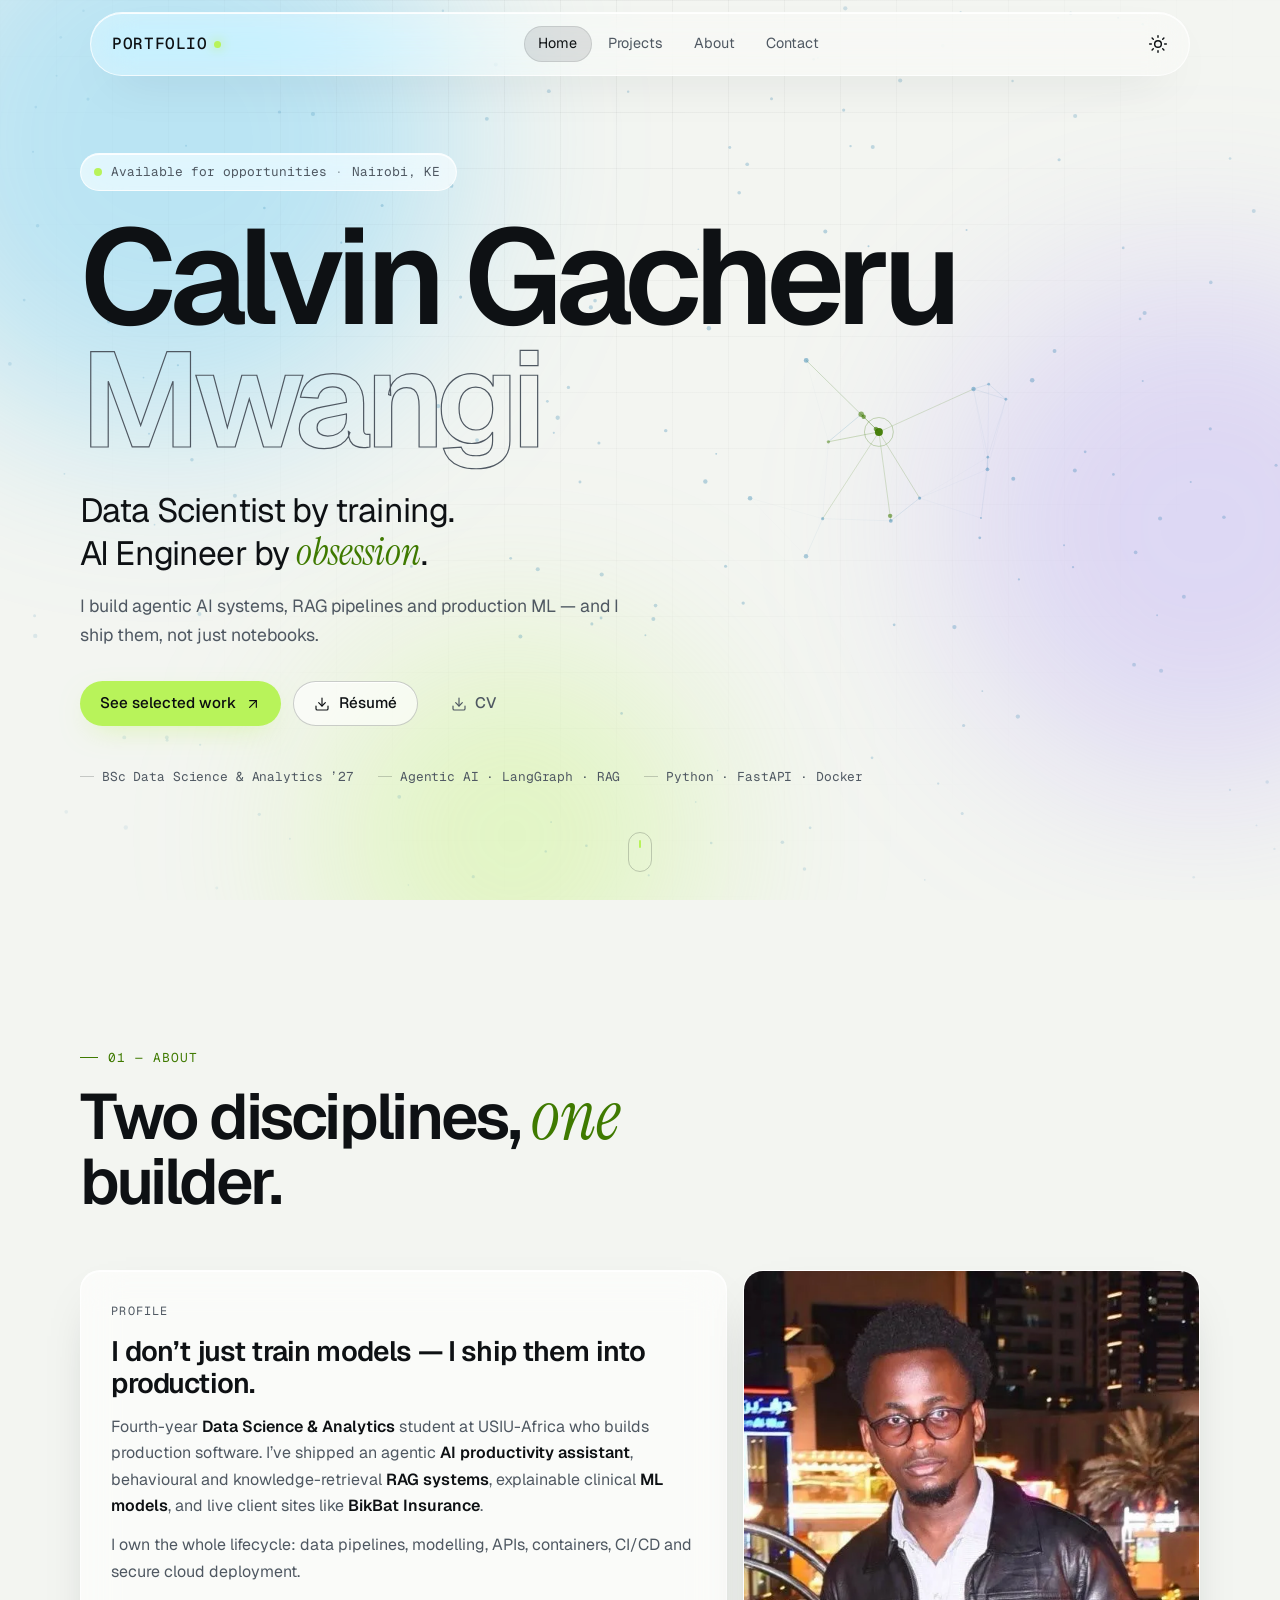
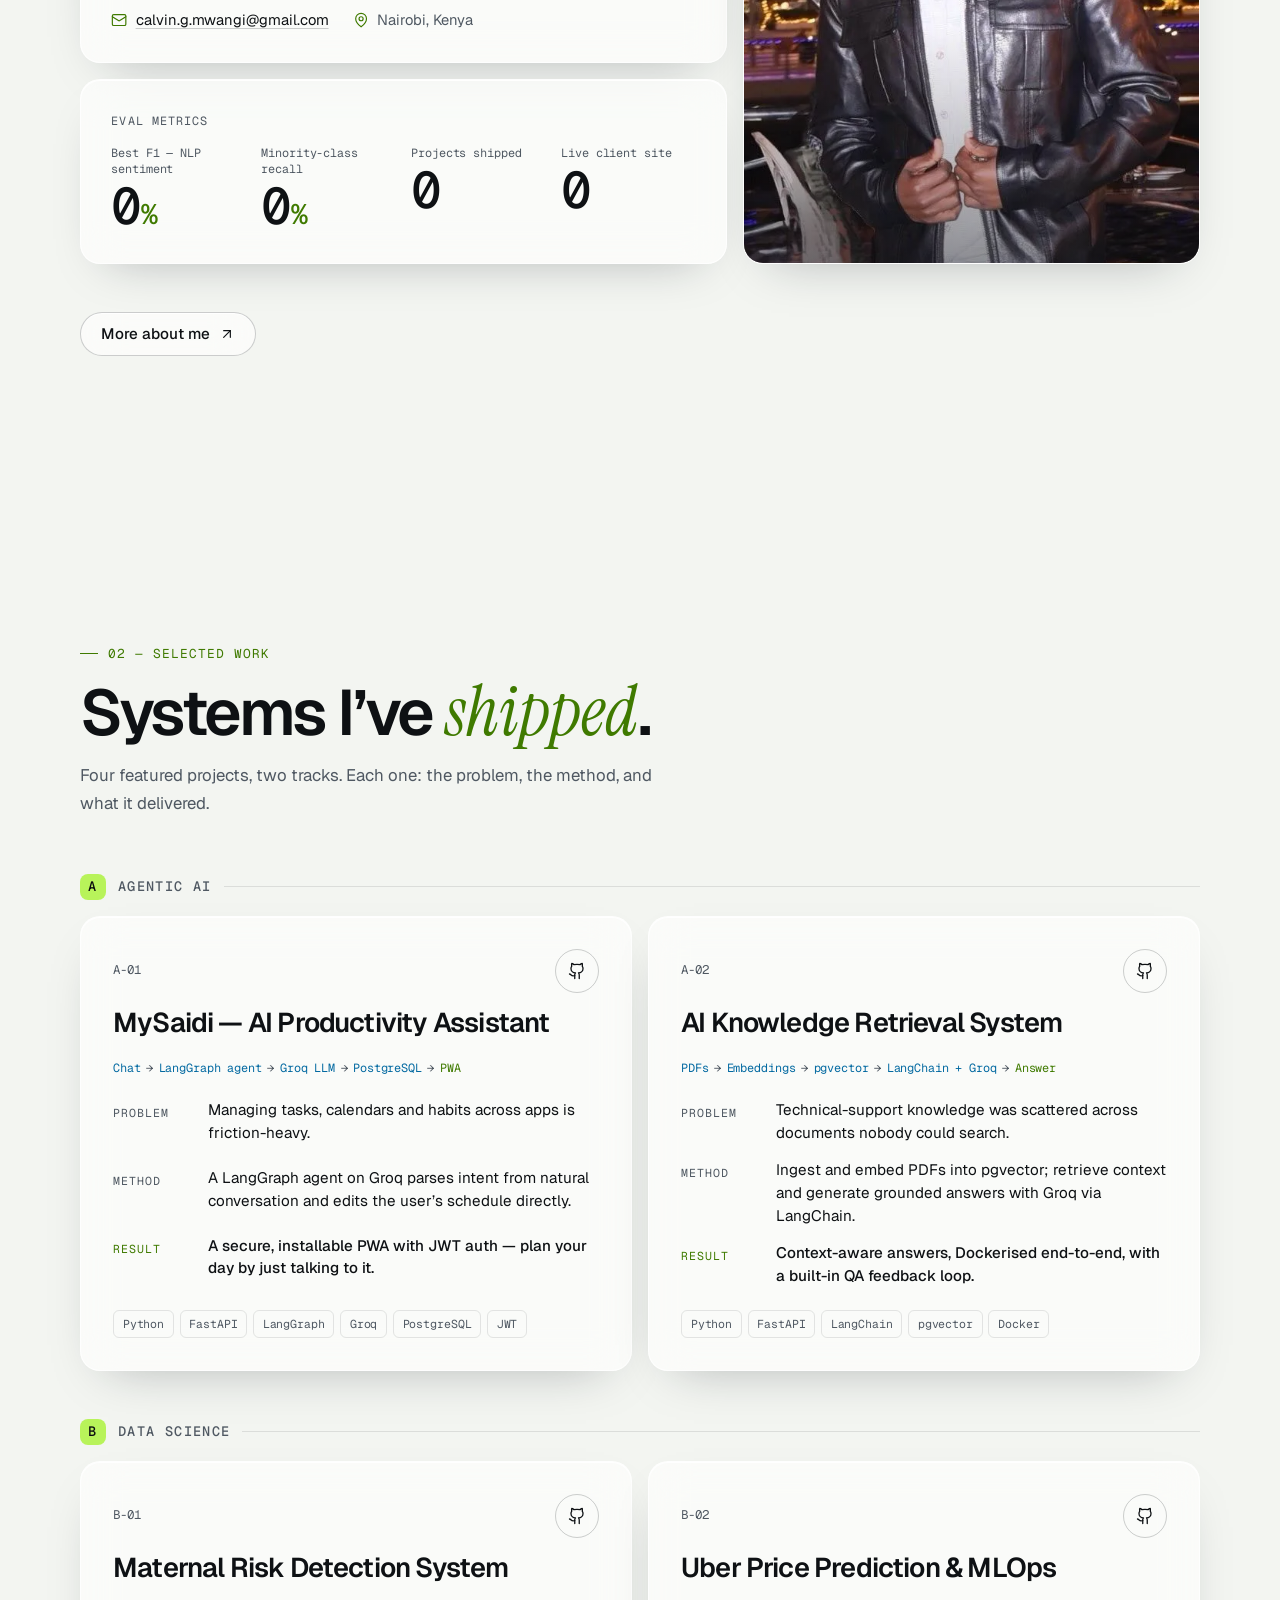
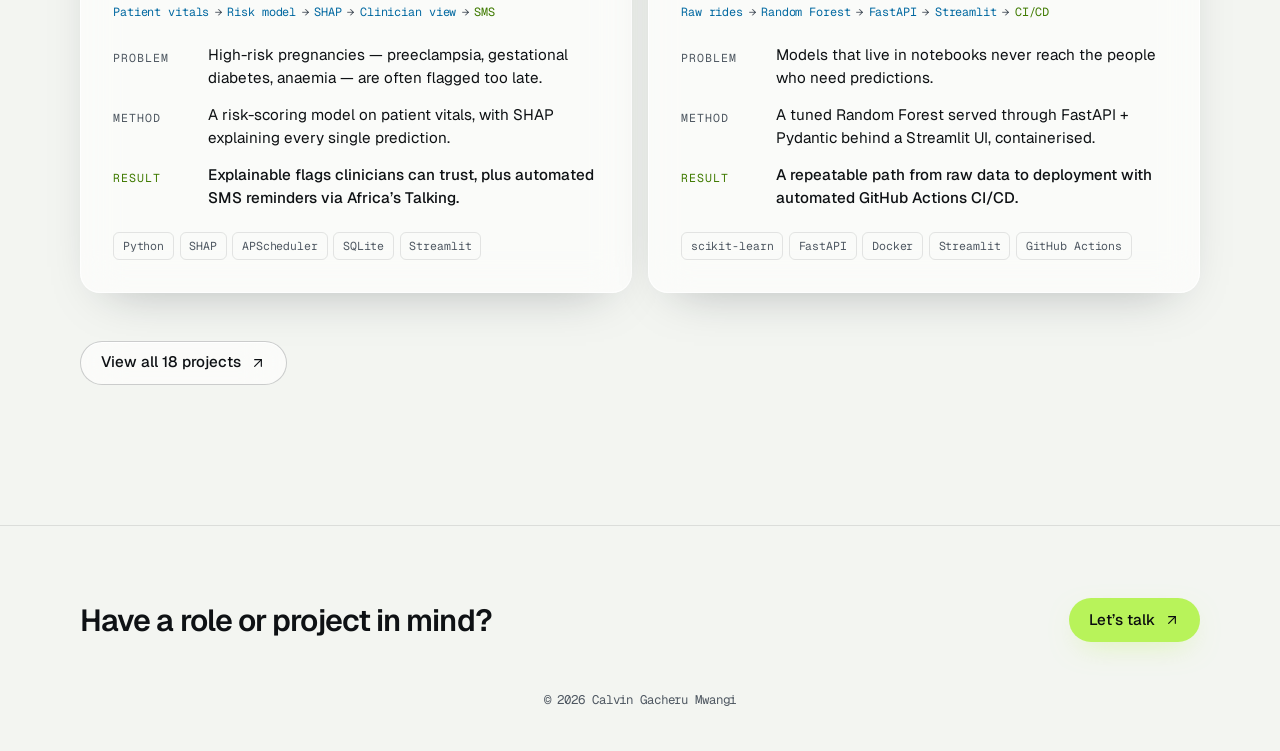
==== commit 37e8167e: "Updated website" ====
--- a/index.html
+++ b/index.html
@@ -7,16 +7,111 @@
   <meta name="description" content="Calvin Gacheru Mwangi — Data Scientist by training, AI Engineer by obsession. Builds agentic AI, RAG systems and production ML from Nairobi, Kenya." />
   <meta name="keywords" content="Data Scientist Nairobi, AI Engineer Kenya, Agentic AI, LangGraph, RAG, Machine Learning Engineer, MLOps" />
   <meta name="author" content="Calvin Gacheru Mwangi" />
+  <meta name="robots" content="index, follow, max-image-preview:large" />
   <link rel="canonical" href="https://calvin-gacheru.github.io/MyPortfolio/" />
   <meta name="theme-color" content="#0A0C0F" />
 
   <meta property="og:type" content="website" />
+  <meta property="og:site_name" content="Calvin Gacheru Mwangi" />
+  <meta property="og:locale" content="en_KE" />
   <meta property="og:title" content="Calvin Gacheru Mwangi — Data Scientist &amp; AI Engineer" />
-  <meta property="og:description" content="Data Scientist by training. AI Engineer by obsession. Agentic AI, RAG and production ML." />
+  <meta property="og:description" content="Data Scientist by training. AI Engineer by obsession. Agentic AI, RAG and production ML from Nairobi, Kenya." />
   <meta property="og:url" content="https://calvin-gacheru.github.io/MyPortfolio/" />
-  <meta property="og:image" content="https://calvin-gacheru.github.io/MyPortfolio/portrait.webp" />
+  <meta property="og:image" content="https://calvin-gacheru.github.io/MyPortfolio/og-image.png" />
+  <meta property="og:image:type" content="image/png" />
+  <meta property="og:image:width" content="1200" />
+  <meta property="og:image:height" content="630" />
+  <meta property="og:image:alt" content="Calvin Gacheru Mwangi — Data Scientist by training, AI Engineer by obsession." />
+
+  <meta name="twitter:card" content="summary_large_image" />
+  <meta name="twitter:title" content="Calvin Gacheru Mwangi — Data Scientist &amp; AI Engineer" />
+  <meta name="twitter:description" content="Data Scientist by training. AI Engineer by obsession. Agentic AI, RAG and production ML from Nairobi, Kenya." />
+  <meta name="twitter:image" content="https://calvin-gacheru.github.io/MyPortfolio/og-image.png" />
+  <meta name="twitter:image:alt" content="Calvin Gacheru Mwangi — Data Scientist by training, AI Engineer by obsession." />
 
   <link rel="icon" type="image/svg+xml" href="favicon.svg" />
+  <link rel="icon" type="image/png" sizes="32x32" href="favicon-32.png" />
+  <link rel="apple-touch-icon" href="apple-touch-icon.png" />
+  <link rel="sitemap" type="application/xml" href="sitemap.xml" />
+
+  <script type="application/ld+json">
+  {
+    "@context": "https://schema.org",
+    "@graph": [
+      {
+        "@type": "WebSite",
+        "@id": "https://calvin-gacheru.github.io/MyPortfolio/#website",
+        "url": "https://calvin-gacheru.github.io/MyPortfolio/",
+        "name": "Calvin Gacheru Mwangi — Portfolio",
+        "inLanguage": "en",
+        "publisher": {
+          "@id": "https://calvin-gacheru.github.io/MyPortfolio/#person"
+        }
+      },
+      {
+        "@type": "Person",
+        "@id": "https://calvin-gacheru.github.io/MyPortfolio/#person",
+        "name": "Calvin Gacheru Mwangi",
+        "givenName": "Calvin",
+        "familyName": "Mwangi",
+        "alternateName": "Calvin Gacheru",
+        "jobTitle": "Data Scientist & AI Engineer",
+        "description": "Data Scientist by training, AI Engineer by obsession. Builds agentic AI, RAG systems and production ML.",
+        "url": "https://calvin-gacheru.github.io/MyPortfolio/",
+        "image": "https://calvin-gacheru.github.io/MyPortfolio/portrait.webp",
+        "email": "mailto:calvin.g.mwangi@gmail.com",
+        "address": {
+          "@type": "PostalAddress",
+          "addressLocality": "Nairobi",
+          "addressCountry": "KE"
+        },
+        "alumniOf": {
+          "@type": "CollegeOrUniversity",
+          "name": "United States International University — Africa",
+          "alternateName": "USIU-Africa"
+        },
+        "knowsLanguage": [
+          "English",
+          "Swahili"
+        ],
+        "knowsAbout": [
+          "Data Science",
+          "Machine Learning",
+          "Agentic AI",
+          "LangGraph",
+          "Retrieval-Augmented Generation",
+          "MLOps",
+          "Python",
+          "FastAPI",
+          "Docker"
+        ],
+        "sameAs": [
+          "https://github.com/Calvin-Gacheru",
+          "https://ke.linkedin.com/in/calvin-gacheru-057672281",
+          "https://instagram.com/cmgacheru"
+        ]
+      },
+      {
+        "@type": "WebPage",
+        "@id": "https://calvin-gacheru.github.io/MyPortfolio/#webpage",
+        "url": "https://calvin-gacheru.github.io/MyPortfolio/",
+        "name": "Calvin Gacheru Mwangi — Data Scientist & AI Engineer",
+        "description": "Calvin Gacheru Mwangi — Data Scientist by training, AI Engineer by obsession. Builds agentic AI, RAG systems and production ML from Nairobi, Kenya.",
+        "isPartOf": {
+          "@id": "https://calvin-gacheru.github.io/MyPortfolio/#website"
+        },
+        "inLanguage": "en",
+        "about": {
+          "@id": "https://calvin-gacheru.github.io/MyPortfolio/#person"
+        },
+        "primaryImageOfPage": {
+          "@type": "ImageObject",
+          "url": "https://calvin-gacheru.github.io/MyPortfolio/og-image.png"
+        }
+      }
+    ]
+  }
+  </script>
 
   <!-- Apply saved / system theme before first paint to avoid a flash -->
   <script>
@@ -69,19 +164,18 @@
     <div class="ambient-grid"></div>
   </div>
 
+
   <!-- ═══════════════════════════ NAVBAR ═══════════════════════════ -->
   <header class="nav" id="nav">
     <div class="nav-bar">
-      <a href="#home" class="nav-logo" aria-label="Calvin Gacheru Mwangi — back to top">PORTFOLIO<span class="logo-dot" aria-hidden="true"></span></a>
+      <a href="index.html" class="nav-logo" aria-label="Calvin Gacheru Mwangi — home">PORTFOLIO<span class="logo-dot" aria-hidden="true"></span></a>
 
       <nav class="nav-menu" id="nav-menu" aria-label="Primary">
         <ul class="nav-links">
-          <li><a href="#about"          class="nav-link" data-section="about">About</a></li>
-          <li><a href="#work"           class="nav-link" data-section="work">Work</a></li>
-          <li><a href="#projects"       class="nav-link" data-section="projects">Projects</a></li>
-          <li><a href="#experience"     class="nav-link" data-section="experience">Experience</a></li>
-          <li><a href="#certificates"   class="nav-link" data-section="certificates">Certificates</a></li>
-          <li><a href="#contact"        class="nav-link" data-section="contact">Contact</a></li>
+          <li><a href="index.html" class="nav-link active" aria-current="page">Home</a></li>
+          <li><a href="projects.html" class="nav-link">Projects</a></li>
+          <li><a href="about.html" class="nav-link">About</a></li>
+          <li><a href="contact.html" class="nav-link">Contact</a></li>
         </ul>
         <span class="nav-indicator" aria-hidden="true"></span>
       </nav>
@@ -213,58 +307,12 @@
             </dl>
           </article>
 
-          <article class="tile glass tile-track tile-track-ds reveal">
-            <div class="track-head">
-              <p class="tile-label mono">Track 01 · Degree</p>
-              <span class="track-badge mono">BSc ’27</span>
-            </div>
-            <h3 class="tile-heading">Data Science</h3>
-            <p>Statistical modelling, predictive analytics and explainable ML — turning messy data into decisions people can trust.</p>
-            <ul class="pill-list" aria-label="Data science skills">
-              <li>scikit-learn</li><li>XGBoost</li><li>LightGBM</li><li>SHAP</li><li>pandas</li><li>statsmodels</li><li>R</li><li>Power BI</li>
-            </ul>
-          </article>
-
-          <article class="tile glass tile-track tile-track-ai reveal">
-            <div class="track-head">
-              <p class="tile-label mono">Track 02 · Self-driven</p>
-              <span class="track-badge mono">Agentic</span>
-            </div>
-            <h3 class="tile-heading">AI Engineering</h3>
-            <p>Agents that reason, call tools and act — built with LangGraph, retrieval pipelines and both hosted and local LLMs.</p>
-            <ul class="pill-list" aria-label="AI engineering skills">
-              <li>LangGraph</li><li>LangChain</li><li>RAG</li><li>Groq</li><li>Ollama</li><li>pgvector</li><li>Qdrant</li><li>OpenAI API</li>
-            </ul>
-          </article>
-
-          <article class="tile glass tile-stack reveal">
-            <p class="tile-label mono">Stack</p>
-            <dl class="stack">
-              <div><dt>Languages</dt><dd>Python · SQL · R · Bash · JavaScript</dd></div>
-              <div><dt>Data</dt><dd>ETL pipelines · PostgreSQL · Redis · EDA · Time series</dd></div>
-              <div><dt>Serving</dt><dd>FastAPI · Flask · Django · Streamlit</dd></div>
-              <div><dt>Infra</dt><dd>Docker · Kubernetes · GitHub Actions · Linux · TLS / IAM</dd></div>
-            </dl>
-          </article>
-
-          <article class="tile glass tile-how reveal">
-            <p class="tile-label mono">How I work</p>
-            <ul class="check-list">
-              <li>End-to-end ownership</li>
-              <li>Business-minded problem solving</li>
-              <li>Cross-functional communication</li>
-              <li>Fast, autonomous learning</li>
-            </ul>
-          </article>
-
-          <article class="tile glass tile-off reveal">
-            <p class="tile-label mono">Off the clock</p>
-            <ul class="pill-list">
-              <li>Kaggle</li><li>Linux tinkering</li><li>Chess</li><li>Music</li><li>Reading</li>
-            </ul>
-            <p class="tile-foot mono">Speaks English · Swahili</p>
-          </article>
-
+        </div>
+        <div class="section-more reveal">
+          <a class="btn btn-glass magnetic" href="about.html">
+            More about me
+            <svg class="icon" aria-hidden="true"><use href="#i-arrow"/></svg>
+          </a>
         </div>
       </div>
     </section>
@@ -275,7 +323,7 @@
         <header class="section-head reveal">
           <p class="eyebrow mono">02 — Selected work</p>
           <h2 class="section-title" id="work-title">Systems I’ve <em class="serif">shipped</em>.</h2>
-          <p class="section-sub">Four projects, two tracks. Each one: the problem, the method, and what it delivered.</p>
+          <p class="section-sub">Four featured projects, two tracks. Each one: the problem, the method, and what it delivered.</p>
         </header>
 
         <h3 class="track-title mono reveal"><span class="track-num">A</span> Agentic AI</h3>
@@ -363,328 +411,37 @@
           </article>
 
         </div>
+        <div class="section-more reveal">
+          <a class="btn btn-glass magnetic" href="projects.html">
+            View all 18 projects
+            <svg class="icon" aria-hidden="true"><use href="#i-arrow"/></svg>
+          </a>
+        </div>
       </div>
     </section>
 
-    <!-- ═══════════════════════════ PROJECT INDEX ═══════════════════ -->
-    <section class="section" id="projects" aria-labelledby="projects-title">
-      <div class="container">
-        <header class="section-head reveal">
-          <p class="eyebrow mono">03 — Project index</p>
-          <h2 class="section-title" id="projects-title">Everything <em class="serif">else</em>.</h2>
-        </header>
-
-        <div class="filters reveal" role="group" aria-label="Filter projects by category">
-          <button type="button" class="filter glass" data-filter="all" aria-pressed="true">All</button>
-          <button type="button" class="filter glass" data-filter="ai" aria-pressed="false">Agentic AI</button>
-          <button type="button" class="filter glass" data-filter="ml" aria-pressed="false">Machine learning</button>
-          <button type="button" class="filter glass" data-filter="data" aria-pressed="false">Data</button>
-          <button type="button" class="filter glass" data-filter="security" aria-pressed="false">Security</button>
-          <button type="button" class="filter glass" data-filter="web" aria-pressed="false">Web</button>
-        </div>
-        <p class="filter-status mono" id="filter-status" aria-live="polite">Showing 14 projects</p>
-
-        <ul class="index glass reveal" id="project-index">
-
-          <li class="row" data-cat="ai">
-            <span class="row-cat mono">Agentic AI</span>
-            <div class="row-main">
-              <h3 class="row-title">Behavioural Explainer</h3>
-              <p class="row-desc">Local-first RAG that analyses human-interaction scenarios through a psychological lens — conflicts and behavioural mechanics, never advice.</p>
-              <ul class="tags mono"><li>Ollama</li><li>Llama 3.1</li><li>Qdrant</li><li>Docker</li></ul>
-            </div>
-            <a class="row-link" href="https://github.com/Calvin-Gacheru/Behavioural-Explainer/" target="_blank" rel="noopener">GitHub<span class="sr-only"> (opens in new tab)</span><svg class="icon" aria-hidden="true"><use href="#i-arrow"/></svg></a>
-          </li>
-
-          <li class="row" data-cat="ml">
-            <span class="row-cat mono">ML · 88% recall</span>
-            <div class="row-main">
-              <h3 class="row-title">Diabetes Risk Screening Tool</h3>
-              <p class="row-desc">Recall-optimised screening that tackles severe class imbalance with SMOTE and class-weighted XGBoost, shipped as a Streamlit app.</p>
-              <ul class="tags mono"><li>XGBoost</li><li>SMOTE</li><li>scikit-learn</li><li>Streamlit</li></ul>
-            </div>
-            <a class="row-link" href="https://github.com/Calvin-Gacheru/Diabetes-Prediction" target="_blank" rel="noopener">GitHub<span class="sr-only"> (opens in new tab)</span><svg class="icon" aria-hidden="true"><use href="#i-arrow"/></svg></a>
-          </li>
-
-          <li class="row" data-cat="ml">
-            <span class="row-cat mono">ML · 93% F1</span>
-            <div class="row-main">
-              <h3 class="row-title">Twitter Entity Sentiment Analysis</h3>
-              <p class="row-desc">NLP pipeline tracking brand sentiment on X, tuned with GridSearchCV and shipped as a live Streamlit monitor.</p>
-              <ul class="tags mono"><li>NLP</li><li>scikit-learn</li><li>GridSearchCV</li><li>Streamlit</li></ul>
-            </div>
-            <a class="row-link" href="https://github.com/Calvin-Gacheru/Twitter-Tweets-Sentimental-Analysis" target="_blank" rel="noopener">GitHub<span class="sr-only"> (opens in new tab)</span><svg class="icon" aria-hidden="true"><use href="#i-arrow"/></svg></a>
-          </li>
-
-          <li class="row" data-cat="ml">
-            <span class="row-cat mono">ML · 88% recall</span>
-            <div class="row-main">
-              <h3 class="row-title">Customer Subscription Prediction</h3>
-              <p class="row-desc">Marketing analytics on bank-campaign data: tuned LightGBM vs a Decision Tree baseline, capturing nearly every real prospect.</p>
-              <ul class="tags mono"><li>LightGBM</li><li>GridSearchCV</li><li>Power BI</li></ul>
-            </div>
-            <a class="row-link" href="https://github.com/Calvin-Gacheru/Predicting-Customer-Subscription" target="_blank" rel="noopener">GitHub<span class="sr-only"> (opens in new tab)</span><svg class="icon" aria-hidden="true"><use href="#i-arrow"/></svg></a>
-          </li>
-
-          <li class="row" data-cat="ml">
-            <span class="row-cat mono">ML · Probabilistic</span>
-            <div class="row-main">
-              <h3 class="row-title">Stroke Prediction with Bayesian Networks</h3>
-              <p class="row-desc">Causal DAG over clinical and lifestyle data, exact inference via Variable Elimination, structure validated with BIC/BDeu.</p>
-              <ul class="tags mono"><li>pgmpy</li><li>pandas</li><li>Bayesian inference</li></ul>
-            </div>
-            <a class="row-link" href="https://github.com/Calvin-Gacheru/Bayesian-Networks" target="_blank" rel="noopener">GitHub<span class="sr-only"> (opens in new tab)</span><svg class="icon" aria-hidden="true"><use href="#i-arrow"/></svg></a>
-          </li>
-
-          <li class="row" data-cat="ml">
-            <span class="row-cat mono">ML · Survival</span>
-            <div class="row-main">
-              <h3 class="row-title">Lung Cancer Survival Prediction</h3>
-              <p class="row-desc">Clinical data-mining with engineered comorbidity scores, survival analysis and an interactive Plotly risk dashboard.</p>
-              <ul class="tags mono"><li>scikit-learn</li><li>lifelines</li><li>Plotly</li></ul>
-            </div>
-            <a class="row-link" href="https://github.com/Calvin-Gacheru/Predicting-Lung-Cancer-Survival" target="_blank" rel="noopener">GitHub<span class="sr-only"> (opens in new tab)</span><svg class="icon" aria-hidden="true"><use href="#i-arrow"/></svg></a>
-          </li>
-
-          <li class="row" data-cat="data">
-            <span class="row-cat mono">Data engineering</span>
-            <div class="row-main">
-              <h3 class="row-title">ETL Data Engineering</h3>
-              <p class="row-desc">Custom pipelines automating extract, transform and load with validation, logging and scheduling for repeatable delivery.</p>
-              <ul class="tags mono"><li>Python</li><li>SQL</li><li>pandas</li></ul>
-            </div>
-            <a class="row-link" href="https://github.com/Calvin-Gacheru/ETL-Pipeline" target="_blank" rel="noopener">GitHub<span class="sr-only"> (opens in new tab)</span><svg class="icon" aria-hidden="true"><use href="#i-arrow"/></svg></a>
-          </li>
-
-          <li class="row" data-cat="data">
-            <span class="row-cat mono">Analytics · BI</span>
-            <div class="row-main">
-              <h3 class="row-title">Exploratory Data Analysis</h3>
-              <p class="row-desc">EDA across multiple datasets surfacing business-ready insights, paired with stakeholder-facing Power BI dashboards.</p>
-              <ul class="tags mono"><li>pandas</li><li>Power BI</li><li>Matplotlib</li></ul>
-            </div>
-            <a class="row-link" href="https://github.com/Calvin-Gacheru/Business-Intelligence-And-Visualization" target="_blank" rel="noopener">GitHub<span class="sr-only"> (opens in new tab)</span><svg class="icon" aria-hidden="true"><use href="#i-arrow"/></svg></a>
-          </li>
-
-          <li class="row" data-cat="data">
-            <span class="row-cat mono">Analytics · Forecast</span>
-            <div class="row-main">
-              <h3 class="row-title">Global Air Quality Analysis</h3>
-              <p class="row-desc">OpenAQ data on pollutant trends across regions, with heatmaps, time-series views and an AQI forecasting model.</p>
-              <ul class="tags mono"><li>pandas</li><li>Seaborn</li><li>scikit-learn</li><li>OpenAQ</li></ul>
-            </div>
-            <a class="row-link" href="https://github.com/Calvin-Gacheru/Air-Quality-Analysis" target="_blank" rel="noopener">GitHub<span class="sr-only"> (opens in new tab)</span><svg class="icon" aria-hidden="true"><use href="#i-arrow"/></svg></a>
-          </li>
-
-          <li class="row" data-cat="security">
-            <span class="row-cat mono">Security · 100k records</span>
-            <div class="row-main">
-              <h3 class="row-title">Secure Cloud Storage Architecture</h3>
-              <p class="row-desc">Hardened MinIO in Docker with TLS transport, IAM/RBAC policies and KMS server-side encryption, validated on 100,000 synthetic records.</p>
-              <ul class="tags mono"><li>MinIO</li><li>Docker</li><li>TLS</li><li>IAM/RBAC</li></ul>
-            </div>
-            <a class="row-link" href="https://github.com/Calvin-Gacheru/Secure-Cloud-Storage" target="_blank" rel="noopener">GitHub<span class="sr-only"> (opens in new tab)</span><svg class="icon" aria-hidden="true"><use href="#i-arrow"/></svg></a>
-          </li>
-
-          <li class="row" data-cat="web">
-            <span class="row-cat mono">Web · Live client</span>
-            <div class="row-main">
-              <h3 class="row-title">BikBat Insurance</h3>
-              <p class="row-desc">Full business website delivered end-to-end for a live client — domain, DNS, hosting and conversion-focused content.</p>
-              <ul class="tags mono"><li>HTML/CSS/JS</li><li>DNS &amp; hosting</li></ul>
-            </div>
-            <a class="row-link" href="https://bikbatinsurance.com" target="_blank" rel="noopener">Live site<span class="sr-only"> (opens in new tab)</span><svg class="icon" aria-hidden="true"><use href="#i-arrow"/></svg></a>
-          </li>
-
-          <li class="row" data-cat="web">
-            <span class="row-cat mono">Web · Live</span>
-            <div class="row-main">
-              <h3 class="row-title">Arcade Kenya</h3>
-              <p class="row-desc">A live multi-game entertainment platform with rich animation and a strong brand identity, built from scratch.</p>
-              <ul class="tags mono"><li>JavaScript</li><li>Animation</li></ul>
-            </div>
-            <span class="row-links">
-              <a class="row-link" href="https://calvin-gacheru.github.io/ArcadeKenya/" target="_blank" rel="noopener">Live<span class="sr-only"> site (opens in new tab)</span><svg class="icon" aria-hidden="true"><use href="#i-arrow"/></svg></a>
-              <a class="row-link" href="https://github.com/Calvin-Gacheru/ArcadeKenya" target="_blank" rel="noopener">Code<span class="sr-only"> on GitHub (opens in new tab)</span><svg class="icon" aria-hidden="true"><use href="#i-arrow"/></svg></a>
-            </span>
-          </li>
-
-          <li class="row" data-cat="web">
-            <span class="row-cat mono">Web · Custom</span>
-            <div class="row-main">
-              <h3 class="row-title">Valen Time Love</h3>
-              <p class="row-desc">A bespoke, personalised web experience built from a custom client brief.</p>
-              <ul class="tags mono"><li>JavaScript</li><li>Custom UX</li></ul>
-            </div>
-            <a class="row-link" href="https://calvin-gacheru.github.io/Valen_Time_Love/" target="_blank" rel="noopener">Live site<span class="sr-only"> (opens in new tab)</span><svg class="icon" aria-hidden="true"><use href="#i-arrow"/></svg></a>
-          </li>
-
-          <li class="row" data-cat="web">
-            <span class="row-cat mono">Web · Template</span>
-            <div class="row-main">
-              <h3 class="row-title">WebCraft — Website Brochure</h3>
-              <p class="row-desc">A responsive brochure-site template engineered for fast customisation across business verticals.</p>
-              <ul class="tags mono"><li>HTML/CSS/JS</li><li>Responsive</li></ul>
-            </div>
-            <a class="row-link" href="https://calvin-gacheru.github.io/WebsiteBrochure/" target="_blank" rel="noopener">Live site<span class="sr-only"> (opens in new tab)</span><svg class="icon" aria-hidden="true"><use href="#i-arrow"/></svg></a>
-          </li>
-
-        </ul>
-      </div>
-    </section>
-
-    <!-- ═══════════════════════════ EXPERIENCE ══════════════════════ -->
-    <section class="section" id="experience" aria-labelledby="experience-title">
-      <div class="container">
-        <header class="section-head reveal">
-          <p class="eyebrow mono">04 — Experience</p>
-          <h2 class="section-title" id="experience-title">Training <em class="serif">log</em>.</h2>
-        </header>
-
-        <ol class="timeline">
-
-          <li class="epoch glass reveal">
-            <p class="epoch-meta mono"><span class="epoch-tag tag-live">Ongoing</span> Self-directed</p>
-            <h3 class="epoch-title">AI Engineering — Agentic Systems</h3>
-            <p>Designing and shipping agentic AI on the side: stateful LangGraph agents, tool-calling, RAG over vector stores, and local LLMs with Ollama.</p>
-          </li>
-
-          <li class="epoch glass reveal">
-            <p class="epoch-meta mono"><span class="epoch-tag tag-live">2026</span> Freelance · Nairobi</p>
-            <h3 class="epoch-title">Full-Stack Developer — BikBat Insurance Agency</h3>
-            <p>Engineered and deployed the client’s corporate web platform end-to-end, directing domain configuration, DNS and secure cloud hosting for a reliable launch.</p>
-            <a class="inline-link" href="https://bikbatinsurance.com" target="_blank" rel="noopener">bikbatinsurance.com<span class="sr-only"> (opens in new tab)</span><svg class="icon" aria-hidden="true"><use href="#i-arrow"/></svg></a>
-          </li>
-
-          <li class="epoch glass reveal">
-            <p class="epoch-meta mono"><span class="epoch-tag">2025</span> Internship · Remote</p>
-            <h3 class="epoch-title">Data Science Virtual Intern — ProdigyInfoTech</h3>
-            <p>Delivered four end-to-end projects in EDA, predictive modelling, churn analytics and NLP sentiment — reproducible, documented workflows throughout.</p>
-            <ul class="tags mono link-tags">
-              <li><a href="https://github.com/Calvin-Gacheru/PRODIGY_DS_01" target="_blank" rel="noopener">EDA</a></li>
-              <li><a href="https://github.com/Calvin-Gacheru/PRODIGY_DS_02" target="_blank" rel="noopener">Predictive</a></li>
-              <li><a href="https://github.com/Calvin-Gacheru/PRODIGY_DS_03" target="_blank" rel="noopener">Churn</a></li>
-              <li><a href="https://github.com/Calvin-Gacheru/PRODIGY_DS_04" target="_blank" rel="noopener">Sentiment</a></li>
-            </ul>
-          </li>
-
-          <li class="epoch glass reveal">
-            <p class="epoch-meta mono"><span class="epoch-tag">Year 4 of 4</span> Expected 2027</p>
-            <h3 class="epoch-title">BSc Data Science &amp; Analytics — USIU-Africa</h3>
-            <p>United States International University — Africa. Statistics, machine learning, data engineering and business analytics.</p>
-          </li>
-
-        </ol>
-      </div>
-    </section>
-
-    <!-- ═══════════════════════════ CERTIFICATES ════════════════════ -->
-    <section class="section" id="certificates" aria-labelledby="certificates-title">
-      <div class="container">
-        <header class="section-head reveal">
-          <p class="eyebrow mono">05 — Certificates</p>
-          <h2 class="section-title" id="certificates-title">Verified <em class="serif">learning</em>.</h2>
-        </header>
-
-        <div class="certs">
-          <article class="cert glass reveal">
-            <svg class="icon cert-icon" aria-hidden="true"><use href="#i-award"/></svg>
-            <p class="tile-label mono">ProdigyInfoTech · 2025</p>
-            <h3 class="cert-title">Data Science Virtual Internship</h3>
-            <p>End-to-end projects in exploratory analysis, predictive modelling, churn analytics and sentiment analysis.</p>
-            <div class="cert-actions">
-              <button type="button" class="btn btn-glass btn-sm" data-cert="Certificates/Prodigy%20Certificate.pdf" data-cert-title="Data Science Virtual Internship — ProdigyInfoTech">
-                <svg class="icon" aria-hidden="true"><use href="#i-file"/></svg> Preview
-              </button>
-              <a class="inline-link" href="Certificates/Prodigy%20Certificate.pdf" target="_blank" rel="noopener">Open PDF<span class="sr-only"> (opens in new tab)</span><svg class="icon" aria-hidden="true"><use href="#i-arrow"/></svg></a>
-            </div>
-          </article>
-
-          <article class="cert glass reveal">
-            <svg class="icon cert-icon" aria-hidden="true"><use href="#i-award"/></svg>
-            <p class="tile-label mono">Simplilearn</p>
-            <h3 class="cert-title">Building AI Agents using LangGraph</h3>
-            <p>LangGraph agent workflows, stateful orchestration patterns and practical AI agent implementation.</p>
-            <div class="cert-actions">
-              <button type="button" class="btn btn-glass btn-sm" data-cert="Certificates/Simplilearn%20Certificate.pdf" data-cert-title="Building AI Agents using LangGraph — Simplilearn">
-                <svg class="icon" aria-hidden="true"><use href="#i-file"/></svg> Preview
-              </button>
-              <a class="inline-link" href="Certificates/Simplilearn%20Certificate.pdf" target="_blank" rel="noopener">Open PDF<span class="sr-only"> (opens in new tab)</span><svg class="icon" aria-hidden="true"><use href="#i-arrow"/></svg></a>
-            </div>
-          </article>
-        </div>
-      </div>
-    </section>
-
-    <!-- ═══════════════════════════ CONTACT ═════════════════════════ -->
-    <section class="section section-contact" id="contact" aria-labelledby="contact-title">
-      <div class="container">
-        <div class="contact glass reveal">
-          <p class="eyebrow mono">06 — Contact</p>
-          <h2 class="contact-title" id="contact-title">Let’s build something <em class="serif">intelligent</em>.</h2>
-          <p class="section-sub">Open to internships, graduate roles, freelance work and collaborations on data or agentic AI.</p>
-
-          <div class="contact-cta">
-            <a class="btn btn-primary btn-lg magnetic" href="mailto:calvin.g.mwangi@gmail.com">
-              <svg class="icon" aria-hidden="true"><use href="#i-mail"/></svg>
-              calvin.g.mwangi@gmail.com
-            </a>
-            <button type="button" class="btn btn-glass btn-lg magnetic" id="copy-email" data-email="calvin.g.mwangi@gmail.com">
-              <svg class="icon icon-copy" aria-hidden="true"><use href="#i-copy"/></svg>
-              <svg class="icon icon-check" aria-hidden="true"><use href="#i-check"/></svg>
-              <span class="copy-label">Copy email</span>
-            </button>
-            <span class="sr-only" id="copy-status" aria-live="polite"></span>
-          </div>
-
-          <ul class="socials">
-            <li><a class="social" href="https://github.com/Calvin-Gacheru" target="_blank" rel="noopener">
-              <svg class="icon" aria-hidden="true"><use href="#i-github"/></svg>
-              <span><span class="social-label mono">GitHub</span>@Calvin-Gacheru</span>
-            </a></li>
-            <li><a class="social" href="https://ke.linkedin.com/in/calvin-gacheru-057672281" target="_blank" rel="noopener">
-              <svg class="icon" aria-hidden="true"><use href="#i-linkedin"/></svg>
-              <span><span class="social-label mono">LinkedIn</span>calvin-gacheru</span>
-            </a></li>
-            <li><a class="social" href="https://instagram.com/cmgacheru" target="_blank" rel="noopener">
-              <svg class="icon" aria-hidden="true"><use href="#i-instagram"/></svg>
-              <span><span class="social-label mono">Instagram</span>@cmgacheru</span>
-            </a></li>
-          </ul>
-        </div>
-      </div>
-    </section>
-
   </main>
 
   <!-- ═══════════════════════════ FOOTER ══════════════════════════ -->
   <footer class="footer">
+    <div class="container footer-cta">
+      <p class="footer-cta-text">Have a role or project in mind?</p>
+      <a class="btn btn-primary magnetic" href="contact.html">
+        Let’s talk
+        <svg class="icon" aria-hidden="true"><use href="#i-arrow"/></svg>
+      </a>
+    </div>
     <div class="container footer-inner">
-      <!-- Center this -->
       <div class="footer-center">
         <p class="mono">© <span id="year">2026</span> Calvin Gacheru Mwangi</p>
       </div>
-      <a href="#home" class="mono footer-top">Back to top ↑</a>
     </div>
   </footer>
 
-  <!-- ═══════════════════════════ CERT DIALOG ═════════════════════ -->
-  <dialog class="cert-dialog glass" id="cert-dialog" aria-labelledby="cert-dialog-title">
-    <div class="dialog-head">
-      <h2 class="dialog-title" id="cert-dialog-title">Certificate</h2>
-      <button type="button" class="icon-btn" id="cert-close" aria-label="Close certificate preview">
-        <svg class="icon" aria-hidden="true"><use href="#i-x"/></svg>
-      </button>
-    </div>
-    <div class="dialog-body">
-      <object class="cert-pdf" id="cert-pdf" type="application/pdf" aria-label="Certificate PDF preview">
-        <p class="cert-fallback">PDF preview isn’t supported in this browser. Use “Open in new tab” below.</p>
-      </object>
-    </div>
-    <div class="dialog-foot">
-      <a class="inline-link" id="cert-open" href="#" target="_blank" rel="noopener">Open in new tab<svg class="icon" aria-hidden="true"><use href="#i-arrow"/></svg></a>
-    </div>
-  </dialog>
+  <!-- Floating back-to-top, shown while scrolling up -->
+  <button type="button" class="to-top glass" id="to-top" aria-label="Back to top">
+    <svg class="icon" aria-hidden="true"><use href="#i-arrow"/></svg>
+  </button>
 
   <script src="script.js" defer></script>
 </body>
--- a/style.css
+++ b/style.css
@@ -24,6 +24,9 @@
   --glass-hi:      rgba(255,255,255,0.07);
   --glass-shadow:  0 20px 50px -24px rgba(0,0,0,0.65);
   --glass-blur:    blur(20px) saturate(160%);
+  --nav-bg:        rgba(16,20,25,0.34);
+  --nav-menu-bg:   rgba(16,20,25,0.48);
+  --scrim:         rgba(5,7,10,0.35);
   --sheen:         rgba(184,243,90,0.10);
 
   --blob-1:        rgba(56,189,248,0.32);
@@ -60,6 +63,9 @@
 
   --glass-bg:      rgba(255,255,255,0.62);
   --glass-bg-h:    rgba(255,255,255,0.78);
+  --nav-bg:        rgba(255,255,255,0.36);
+  --nav-menu-bg:   rgba(255,255,255,0.5);
+  --scrim:         rgba(240,243,238,0.3);
   --glass-border:  rgba(255,255,255,0.75);
   --glass-hi:      rgba(255,255,255,0.9);
   --glass-shadow:  0 20px 50px -28px rgba(20,30,40,0.35);
@@ -266,7 +272,7 @@
 .nav-bar::before {
   content: ''; position: absolute; inset: 0; z-index: -1;
   border-radius: inherit;
-  background: var(--glass-bg);
+  background: var(--nav-bg);
   -webkit-backdrop-filter: var(--glass-blur);
   backdrop-filter: var(--glass-blur);
   border: 1px solid var(--glass-border);
@@ -309,7 +315,7 @@
     position: absolute; top: calc(100% + 10px); left: 0; right: 0;
     padding: 10px;
     border-radius: var(--radius);
-    background: var(--glass-bg-h);
+    background: var(--nav-menu-bg);
     -webkit-backdrop-filter: var(--glass-blur);
     backdrop-filter: var(--glass-blur);
     border: 1px solid var(--glass-border);
@@ -326,6 +332,21 @@
   .nav-links a { padding: .9rem 1rem; font-size: 1.05rem; border-radius: 12px; }
   .nav-links a:hover, .nav-links a.active { background: var(--line); }
   .nav-indicator { display: none; }
+
+  /* Blur the page behind the open menu */
+  body::after {
+    content: ''; position: fixed; inset: 0; z-index: 99;
+    background: var(--scrim);
+    -webkit-backdrop-filter: blur(14px);
+    backdrop-filter: blur(14px);
+    opacity: 0; visibility: hidden;
+    transition: opacity .3s var(--ease), visibility 0s .3s;
+  }
+  .menu-open body::after {
+    opacity: 1; visibility: visible;
+    transition: opacity .3s var(--ease);
+  }
+  .menu-open { overflow: hidden; }
 }
 @media (min-width: 880px) {
   .menu-toggle { display: none; }
@@ -449,6 +470,9 @@
 }
 .section-title .serif, .contact-title .serif { color: var(--signal-text); font-size: 1.08em; }
 .section-sub { margin-top: 1rem; color: var(--muted); font-size: 1.05rem; max-width: 36rem; }
+/* First section on inner pages sits under the fixed nav */
+.section-first { padding-top: calc(var(--nav-h) + clamp(56px, 8vw, 110px)); }
+.section-more { margin-top: clamp(2rem, 4vw, 3rem); display: flex; }
 
 /* ═══════════════════════ BENTO ═══════════════════════ */
 .bento {
@@ -730,6 +754,8 @@
 
 /* ═══════════════════════ CONTACT ═══════════════════════ */
 .section-contact { padding-bottom: clamp(48px, 7vw, 80px); }
+/* Standalone contact page: fill the viewport so the footer sits at the bottom */
+.section-first.section-contact { min-height: calc(100svh - 120px); display: flex; align-items: center; }
 .contact {
   padding: clamp(2rem, 6vw, 4.5rem);
   text-align: left;
@@ -750,7 +776,8 @@
 #copy-email.is-copied .icon-copy { display: none; }
 
 .socials { margin-top: 2.5rem; display: grid; gap: 10px; }
-@media (min-width: 720px) { .socials { grid-template-columns: repeat(3, 1fr); } }
+@media (min-width: 720px) { .socials { grid-template-columns: repeat(2, 1fr); } }
+@media (min-width: 1024px) { .socials { grid-template-columns: repeat(4, 1fr); } }
 .social {
   display: flex; align-items: center; gap: .9rem;
   min-height: 64px; padding: .9rem 1.1rem;
@@ -767,12 +794,34 @@
 
 /* ═══════════════════════ FOOTER ═══════════════════════ */
 .footer { padding-block: 2rem 2.5rem; border-top: 1px solid var(--line); }
+.footer-cta {
+  display: flex; flex-wrap: wrap; justify-content: space-between; align-items: center; gap: 1rem 2rem;
+  padding-block: clamp(1.5rem, 4vw, 2.5rem) clamp(2rem, 5vw, 3rem);
+}
+.footer-cta-text { font-size: clamp(1.3rem, 3vw, 1.9rem); font-weight: 600; letter-spacing: -0.03em; line-height: 1.2; }
 .footer-inner {
-  display: flex; flex-wrap: wrap; justify-content: space-between; align-items: center; gap: .75rem 1.5rem;
+  display: flex; justify-content: center; text-align: center;
   font-size: .78rem; color: var(--muted);
 }
-.footer-top { text-decoration: none; min-height: 44px; display: inline-flex; align-items: center; }
-.footer-top:hover { color: var(--signal-text); }
+
+/* ═══════════════════════ BACK TO TOP ═══════════════════════ */
+.to-top {
+  position: fixed; z-index: 90;
+  right: max(16px, env(safe-area-inset-right));
+  bottom: max(20px, env(safe-area-inset-bottom));
+  width: 48px; height: 48px; border-radius: 50%;
+  display: grid; place-items: center;
+  color: var(--text);
+  opacity: 0; visibility: hidden;
+  transform: translateY(16px) scale(.9);
+  transition: opacity .3s var(--ease), transform .35s var(--ease), visibility 0s .35s, border-color .25s;
+}
+.to-top.is-shown {
+  opacity: 1; visibility: visible; transform: none;
+  transition: opacity .3s var(--ease), transform .35s var(--ease), border-color .25s;
+}
+.to-top:hover { border-color: var(--signal-text); color: var(--signal-text); }
+.to-top .icon { width: 20px; height: 20px; transform: rotate(-45deg); }
 
 /* ═══════════════════════ REVEAL ═══════════════════════ */
 .js .reveal {
@@ -805,7 +854,7 @@
 
 /* ═══════════════════════ PRINT ═══════════════════════ */
 @media print {
-  .ambient, .nav, .hero-field, .scroll-cue, .filters, .filter-status, .cert-dialog { display: none !important; }
+  .ambient, .nav, .to-top, .hero-field, .scroll-cue, .filters, .filter-status, .cert-dialog { display: none !important; }
   .glass { background: none; box-shadow: none; border-color: #ccc; }
   .js .reveal { opacity: 1; transform: none; }
 }
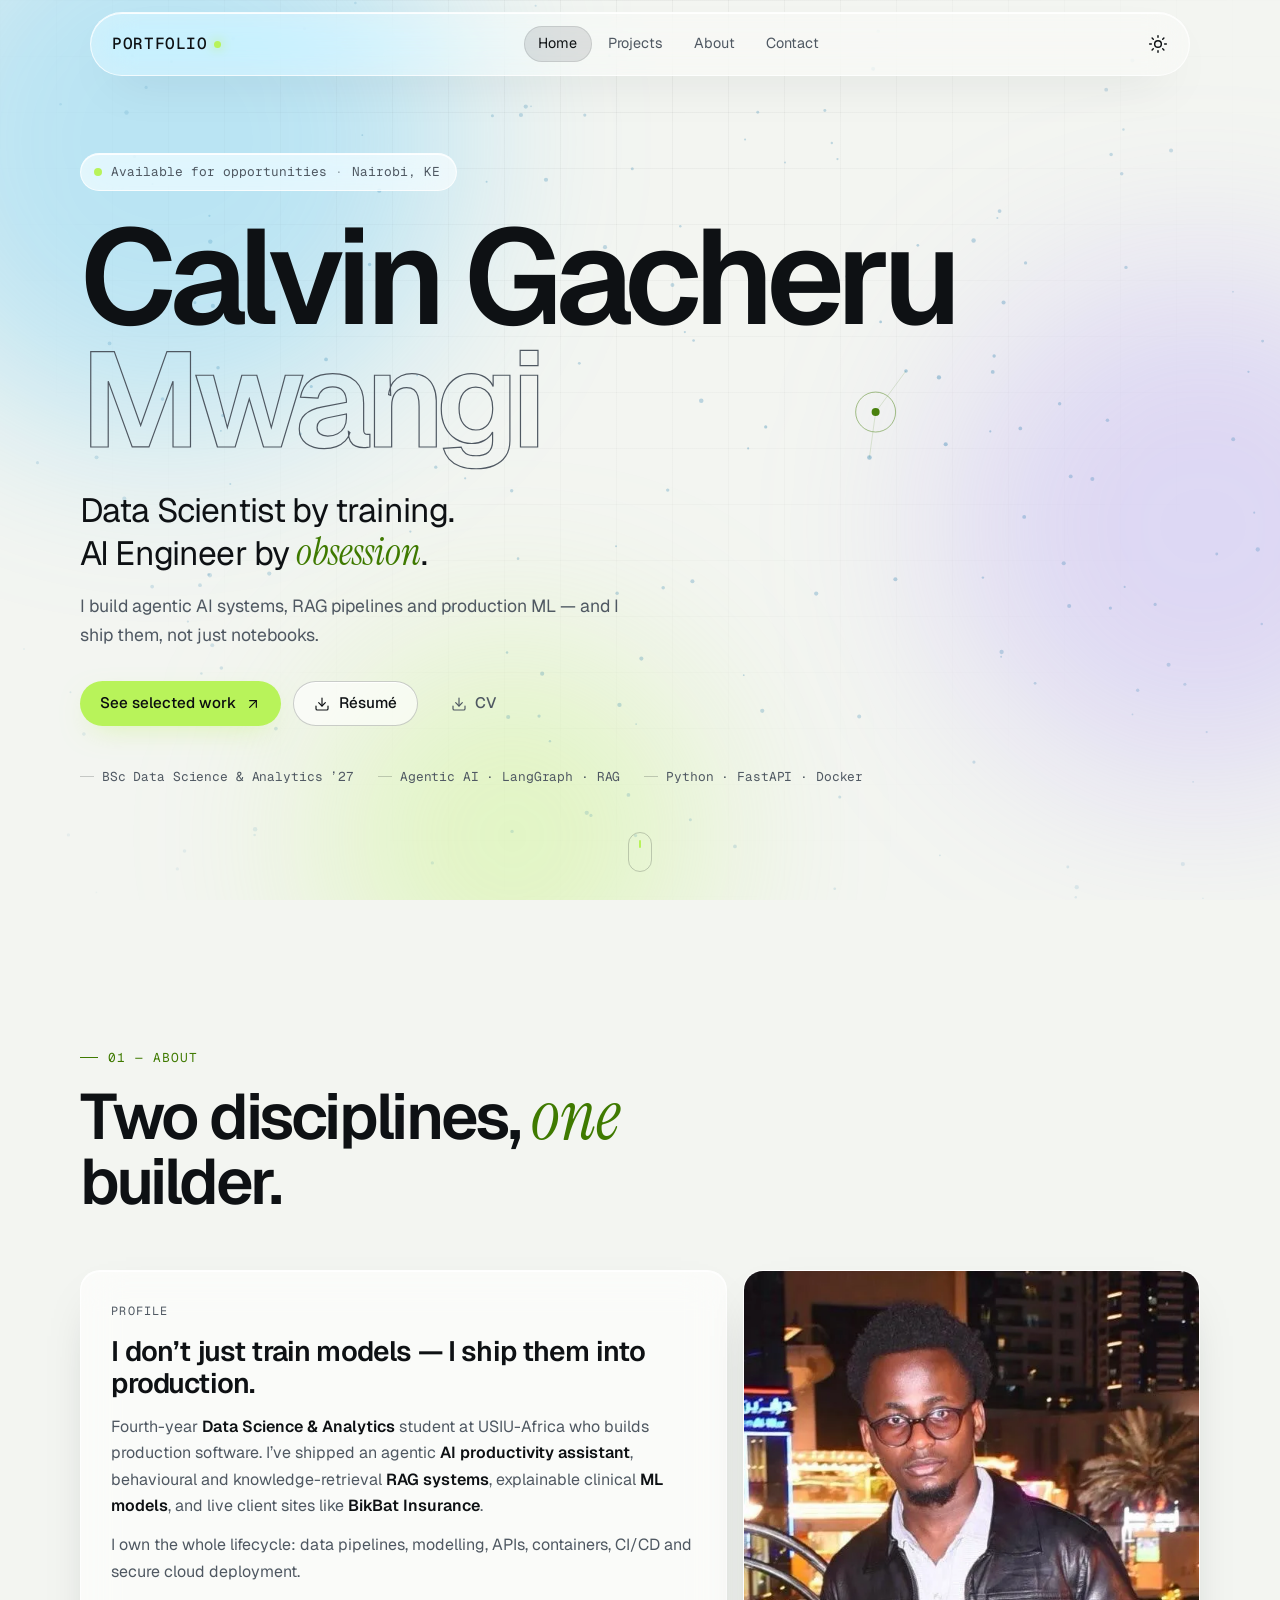
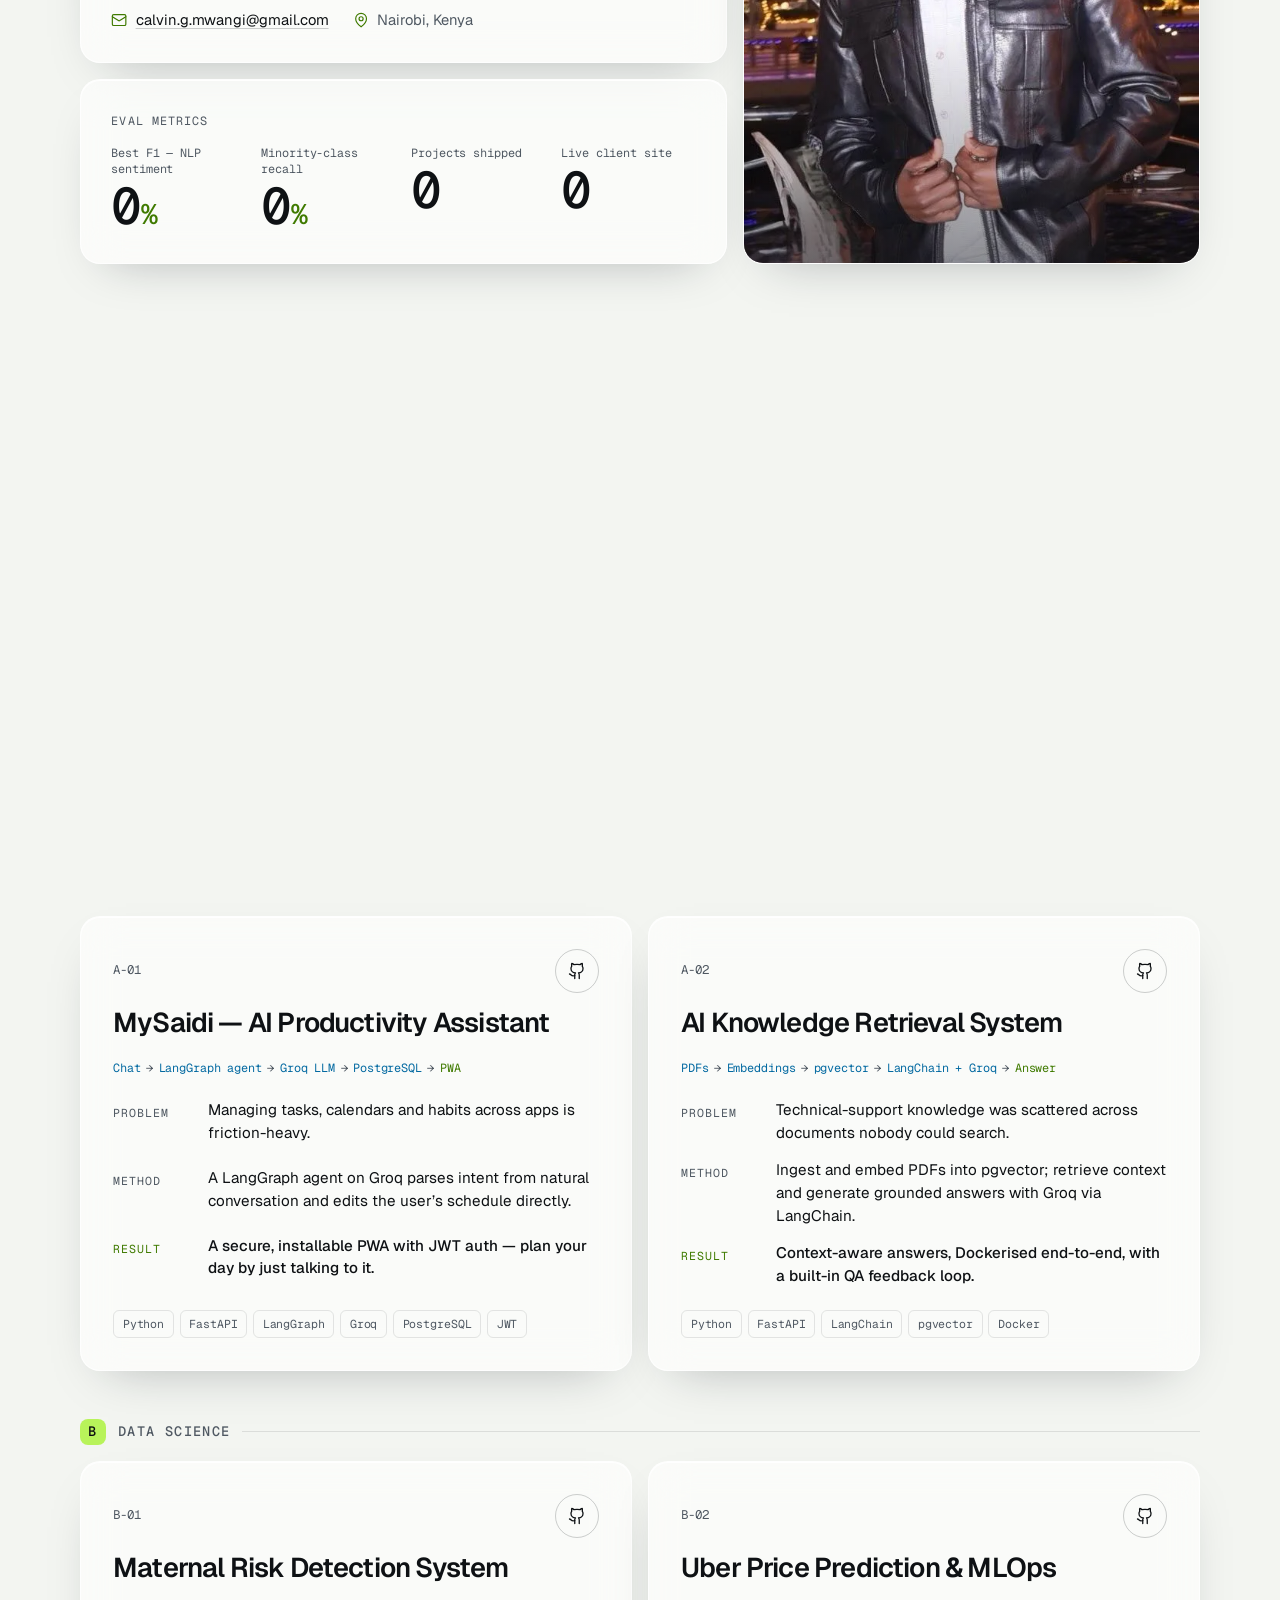
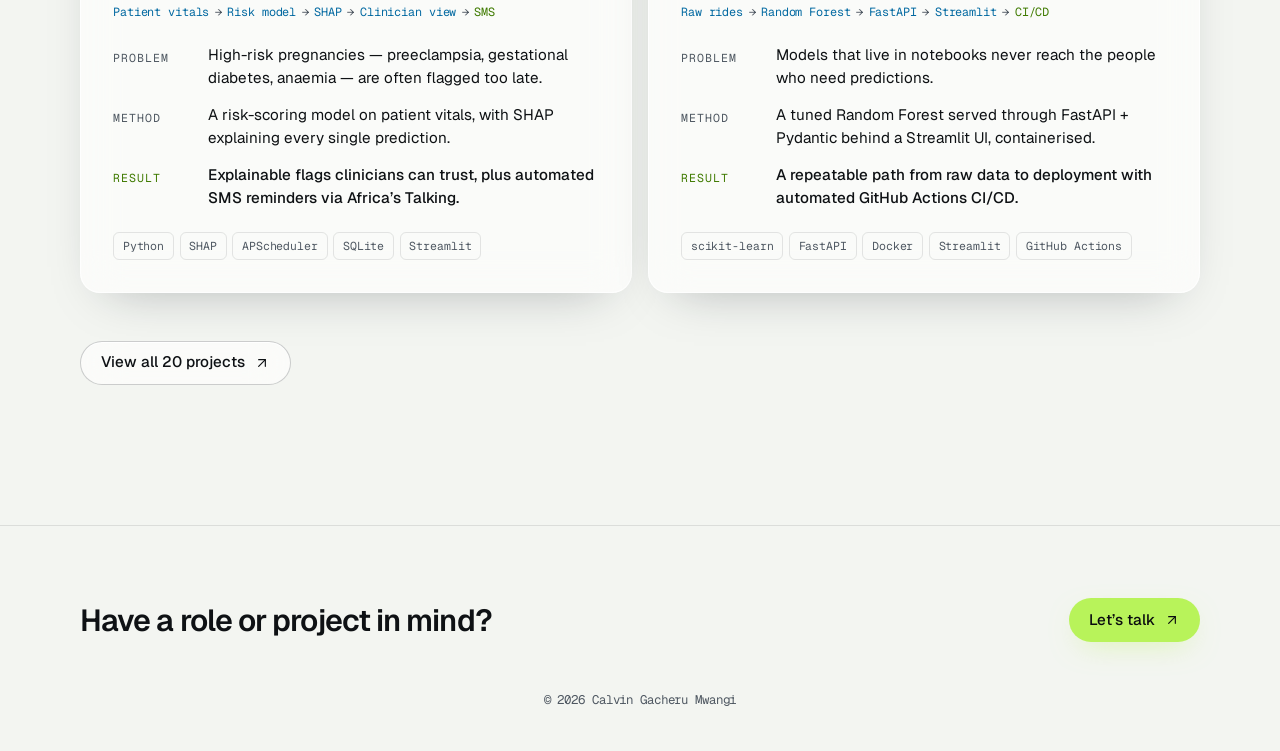
==== commit 97aefbd4: "Updated Resume and CV" ====
--- a/index.html
+++ b/index.html
@@ -413,7 +413,7 @@
         </div>
         <div class="section-more reveal">
           <a class="btn btn-glass magnetic" href="projects.html">
-            View all 18 projects
+            View all 20 projects
             <svg class="icon" aria-hidden="true"><use href="#i-arrow"/></svg>
           </a>
         </div>
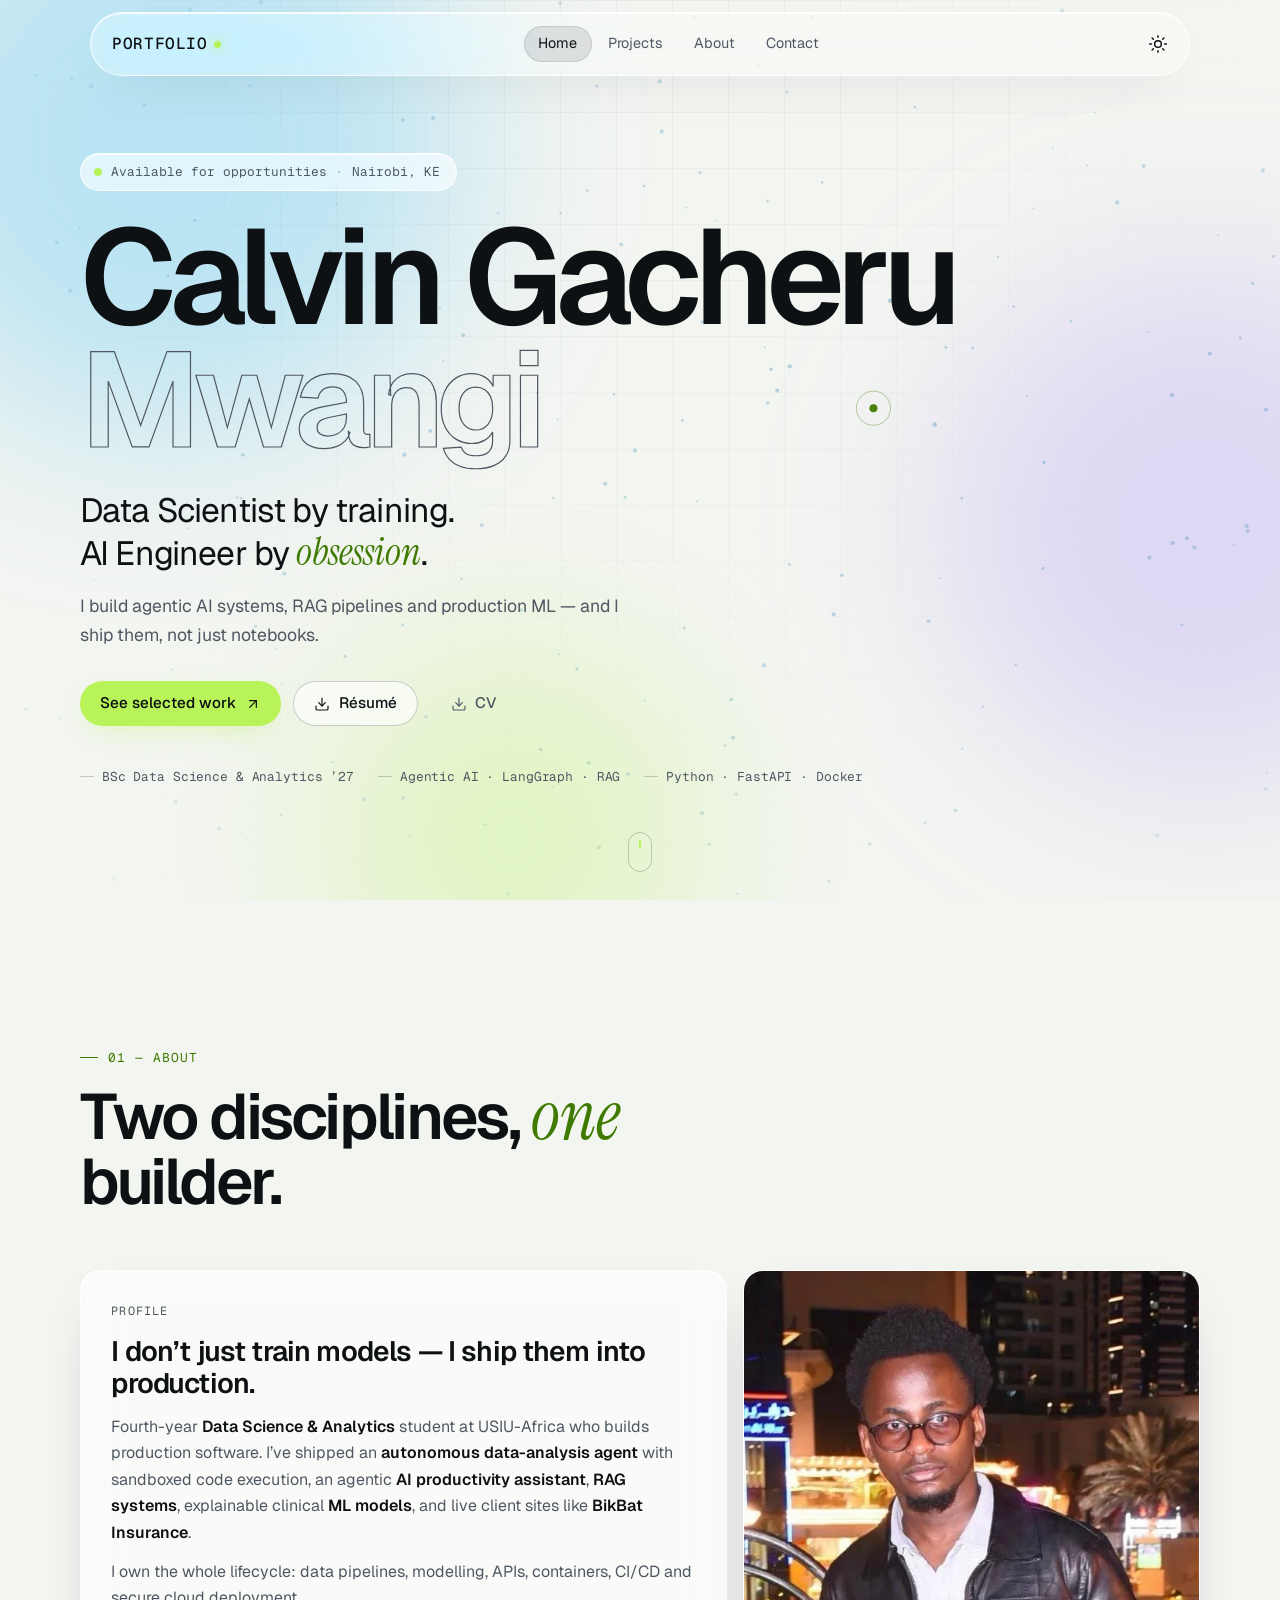
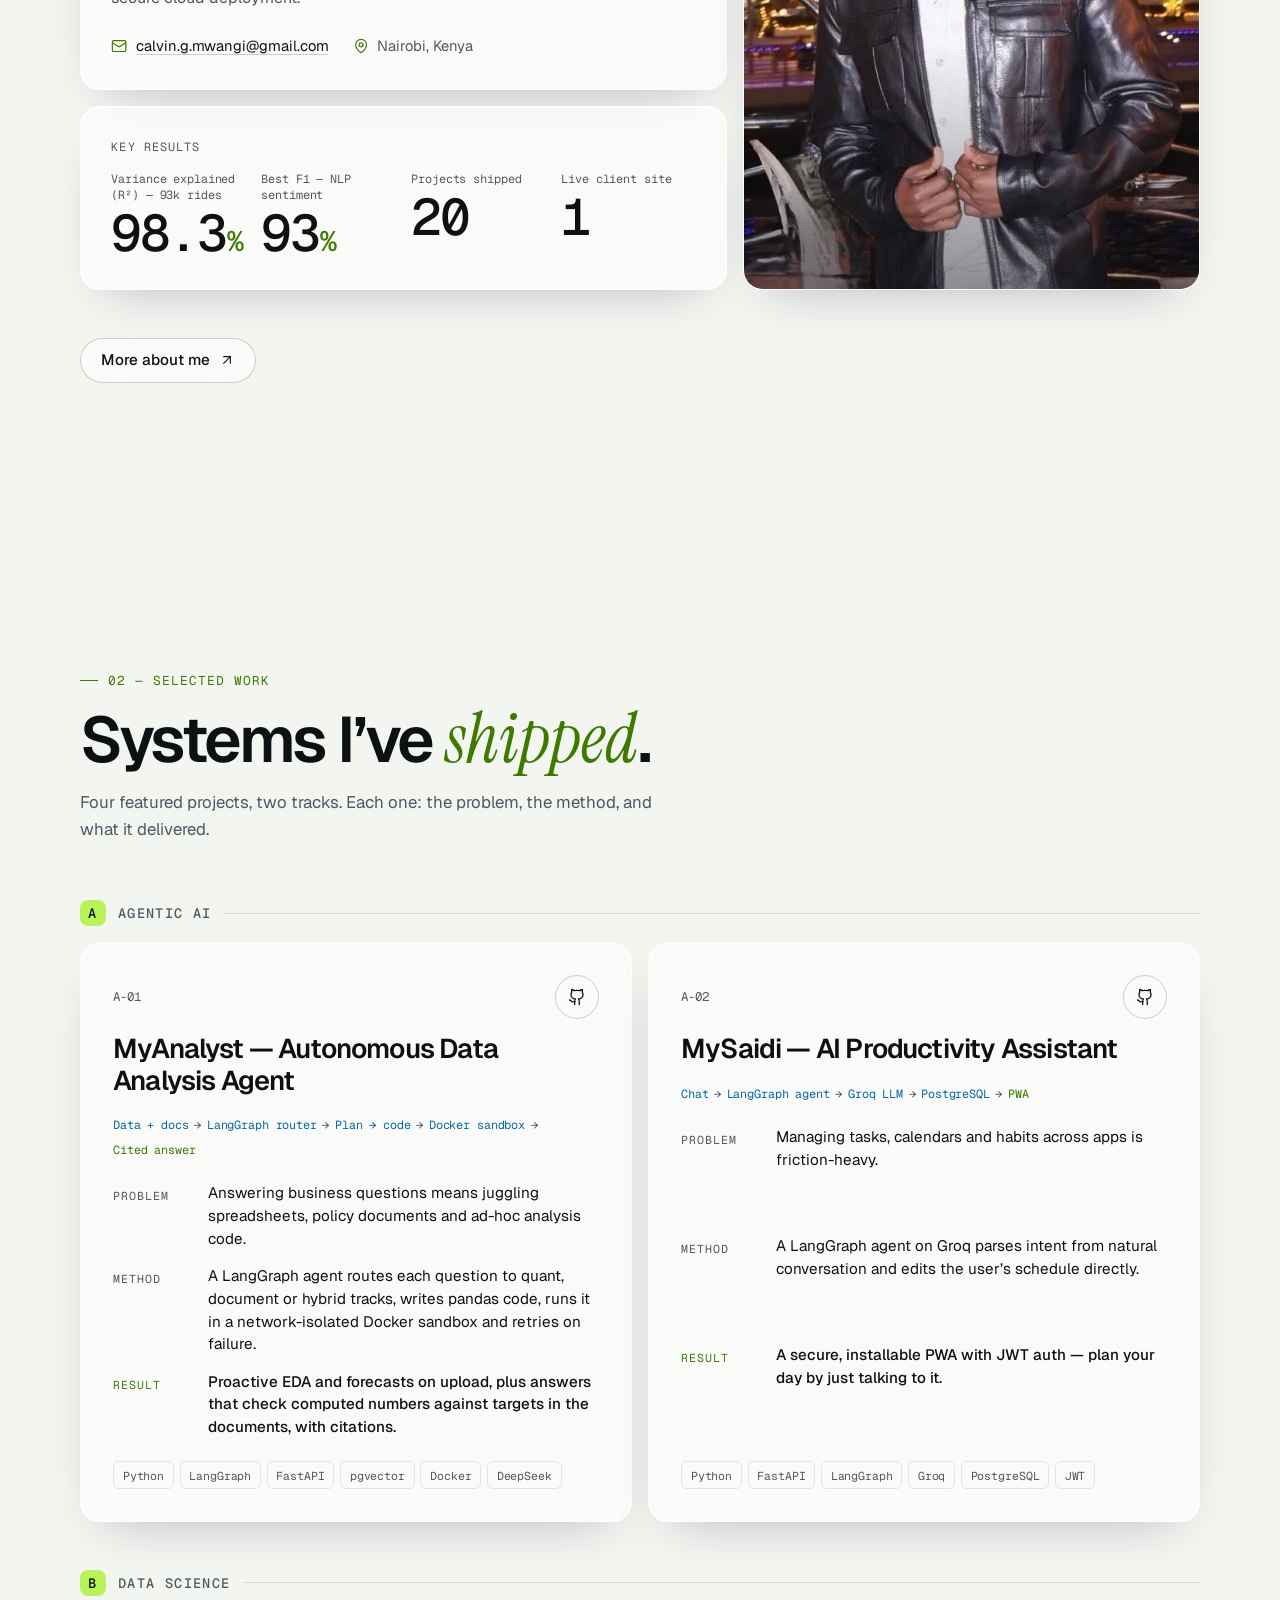
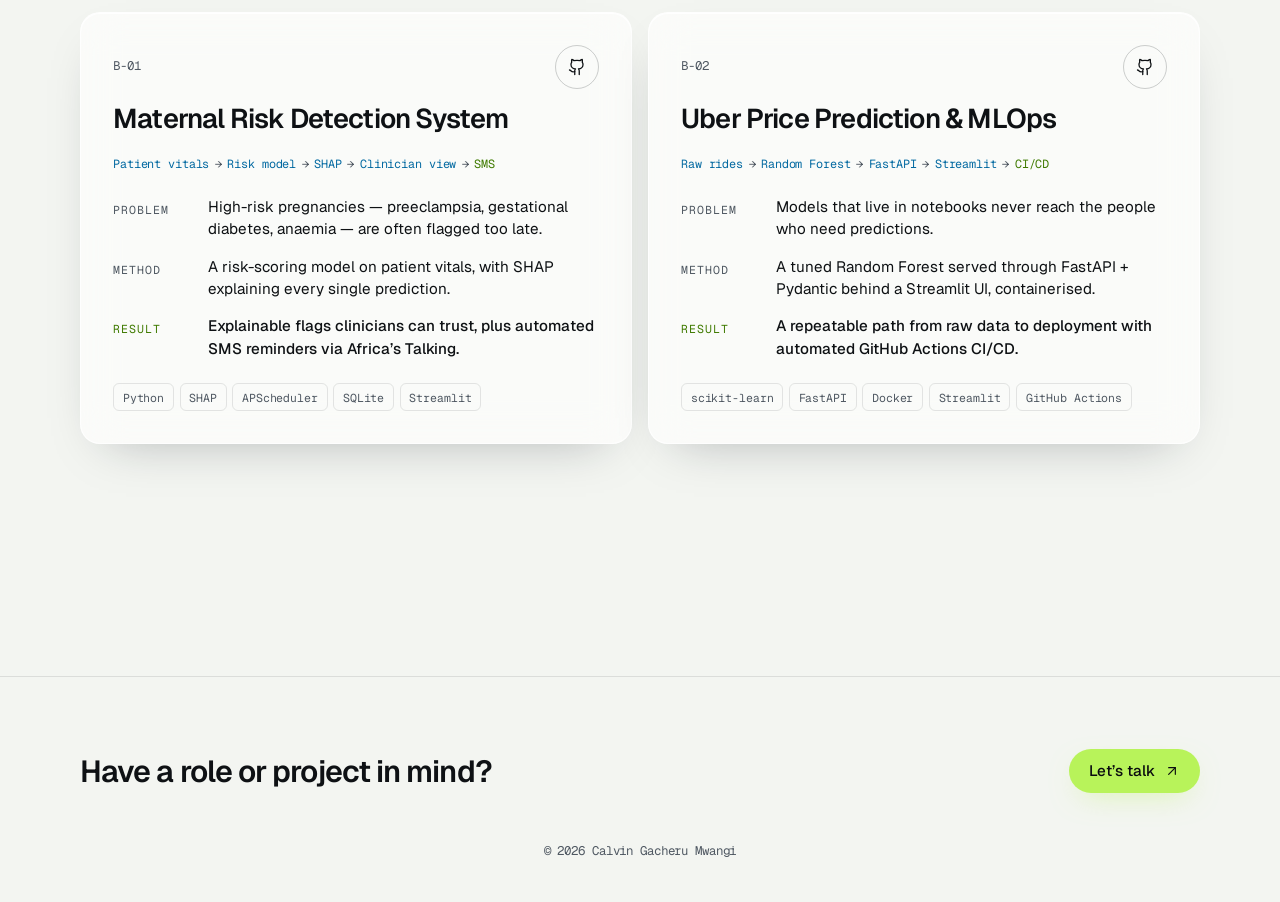
==== commit 4a220fdc: "Feature MyAnalyst and refresh home page metrics Lead the Agentic AI track with MyAnalyst in place of" ====
--- a/index.html
+++ b/index.html
@@ -263,7 +263,7 @@
             <h3 class="tile-heading">I don’t just train models — I ship them into production.</h3>
             <p>
               Fourth-year <strong>Data Science &amp; Analytics</strong> student at USIU-Africa who builds production software.
-              I’ve shipped an agentic <strong>AI productivity assistant</strong>, behavioural and knowledge-retrieval <strong>RAG systems</strong>,
+              I’ve shipped an <strong>autonomous data-analysis agent</strong> with sandboxed code execution, an agentic <strong>AI productivity assistant</strong>, <strong>RAG systems</strong>,
               explainable clinical <strong>ML models</strong>, and live client sites like <strong>BikBat Insurance</strong>.
             </p>
             <p>
@@ -286,19 +286,19 @@
           </figure>
 
           <article class="tile glass tile-metrics reveal" aria-label="Key results">
-            <p class="tile-label mono">Eval metrics</p>
+            <p class="tile-label mono">Key results</p>
             <dl class="metrics">
+              <div class="metric">
+                <dt class="mono">Variance explained (R²) — 93k rides</dt>
+                <dd><span class="count" data-count="98.5" data-decimals="1">98.5</span><span class="unit">%</span></dd>
+              </div>
               <div class="metric">
                 <dt class="mono">Best F1 — NLP sentiment</dt>
                 <dd><span class="count" data-count="93">93</span><span class="unit">%</span></dd>
               </div>
               <div class="metric">
-                <dt class="mono">Minority-class recall</dt>
-                <dd><span class="count" data-count="88">88</span><span class="unit">%</span></dd>
-              </div>
-              <div class="metric">
                 <dt class="mono">Projects shipped</dt>
-                <dd><span class="count" data-count="18">18</span></dd>
+                <dd><span class="count" data-count="20">20</span></dd>
               </div>
               <div class="metric">
                 <dt class="mono">Live client site</dt>
@@ -332,6 +332,25 @@
           <article class="case glass reveal">
             <div class="case-top">
               <span class="case-id mono">A-01</span>
+              <a class="case-link" href="https://github.com/Calvin-Gacheru/Automated-Junior-Analyst" target="_blank" rel="noopener" aria-label="MyAnalyst on GitHub (opens in new tab)">
+                <svg class="icon" aria-hidden="true"><use href="#i-github"/></svg>
+              </a>
+            </div>
+            <h4 class="case-title">MyAnalyst — Autonomous Data Analysis Agent</h4>
+            <ol class="pipeline mono" aria-label="System flow">
+              <li>Data + docs</li><li>LangGraph router</li><li>Plan → code</li><li>Docker sandbox</li><li>Cited answer</li>
+            </ol>
+            <dl class="pmr">
+              <div><dt class="mono">Problem</dt><dd>Answering business questions means juggling spreadsheets, policy documents and ad-hoc analysis code.</dd></div>
+              <div><dt class="mono">Method</dt><dd>A LangGraph agent routes each question to quant, document or hybrid tracks, writes pandas code, runs it in a network-isolated Docker sandbox and retries on failure.</dd></div>
+              <div><dt class="mono">Result</dt><dd>Proactive EDA and forecasts on upload, plus answers that check computed numbers against targets in the documents, with citations.</dd></div>
+            </dl>
+            <ul class="tags mono"><li>Python</li><li>LangGraph</li><li>FastAPI</li><li>pgvector</li><li>Docker</li><li>DeepSeek</li></ul>
+          </article>
+
+          <article class="case glass reveal">
+            <div class="case-top">
+              <span class="case-id mono">A-02</span>
               <a class="case-link" href="https://github.com/Calvin-Gacheru/MySaidi" target="_blank" rel="noopener" aria-label="MySaidi on GitHub (opens in new tab)">
                 <svg class="icon" aria-hidden="true"><use href="#i-github"/></svg>
               </a>
@@ -346,25 +365,6 @@
               <div><dt class="mono">Result</dt><dd>A secure, installable PWA with JWT auth — plan your day by just talking to it.</dd></div>
             </dl>
             <ul class="tags mono"><li>Python</li><li>FastAPI</li><li>LangGraph</li><li>Groq</li><li>PostgreSQL</li><li>JWT</li></ul>
-          </article>
-
-          <article class="case glass reveal">
-            <div class="case-top">
-              <span class="case-id mono">A-02</span>
-              <a class="case-link" href="https://github.com/Calvin-Gacheru/AI-KNOWLEDGE-RETRIEVAL-SYSTEM" target="_blank" rel="noopener" aria-label="Knowledge Retrieval System on GitHub (opens in new tab)">
-                <svg class="icon" aria-hidden="true"><use href="#i-github"/></svg>
-              </a>
-            </div>
-            <h4 class="case-title">AI Knowledge Retrieval System</h4>
-            <ol class="pipeline mono" aria-label="System flow">
-              <li>PDFs</li><li>Embeddings</li><li>pgvector</li><li>LangChain + Groq</li><li>Answer</li>
-            </ol>
-            <dl class="pmr">
-              <div><dt class="mono">Problem</dt><dd>Technical-support knowledge was scattered across documents nobody could search.</dd></div>
-              <div><dt class="mono">Method</dt><dd>Ingest and embed PDFs into pgvector; retrieve context and generate grounded answers with Groq via LangChain.</dd></div>
-              <div><dt class="mono">Result</dt><dd>Context-aware answers, Dockerised end-to-end, with a built-in QA feedback loop.</dd></div>
-            </dl>
-            <ul class="tags mono"><li>Python</li><li>FastAPI</li><li>LangChain</li><li>pgvector</li><li>Docker</li></ul>
           </article>
 
         </div>
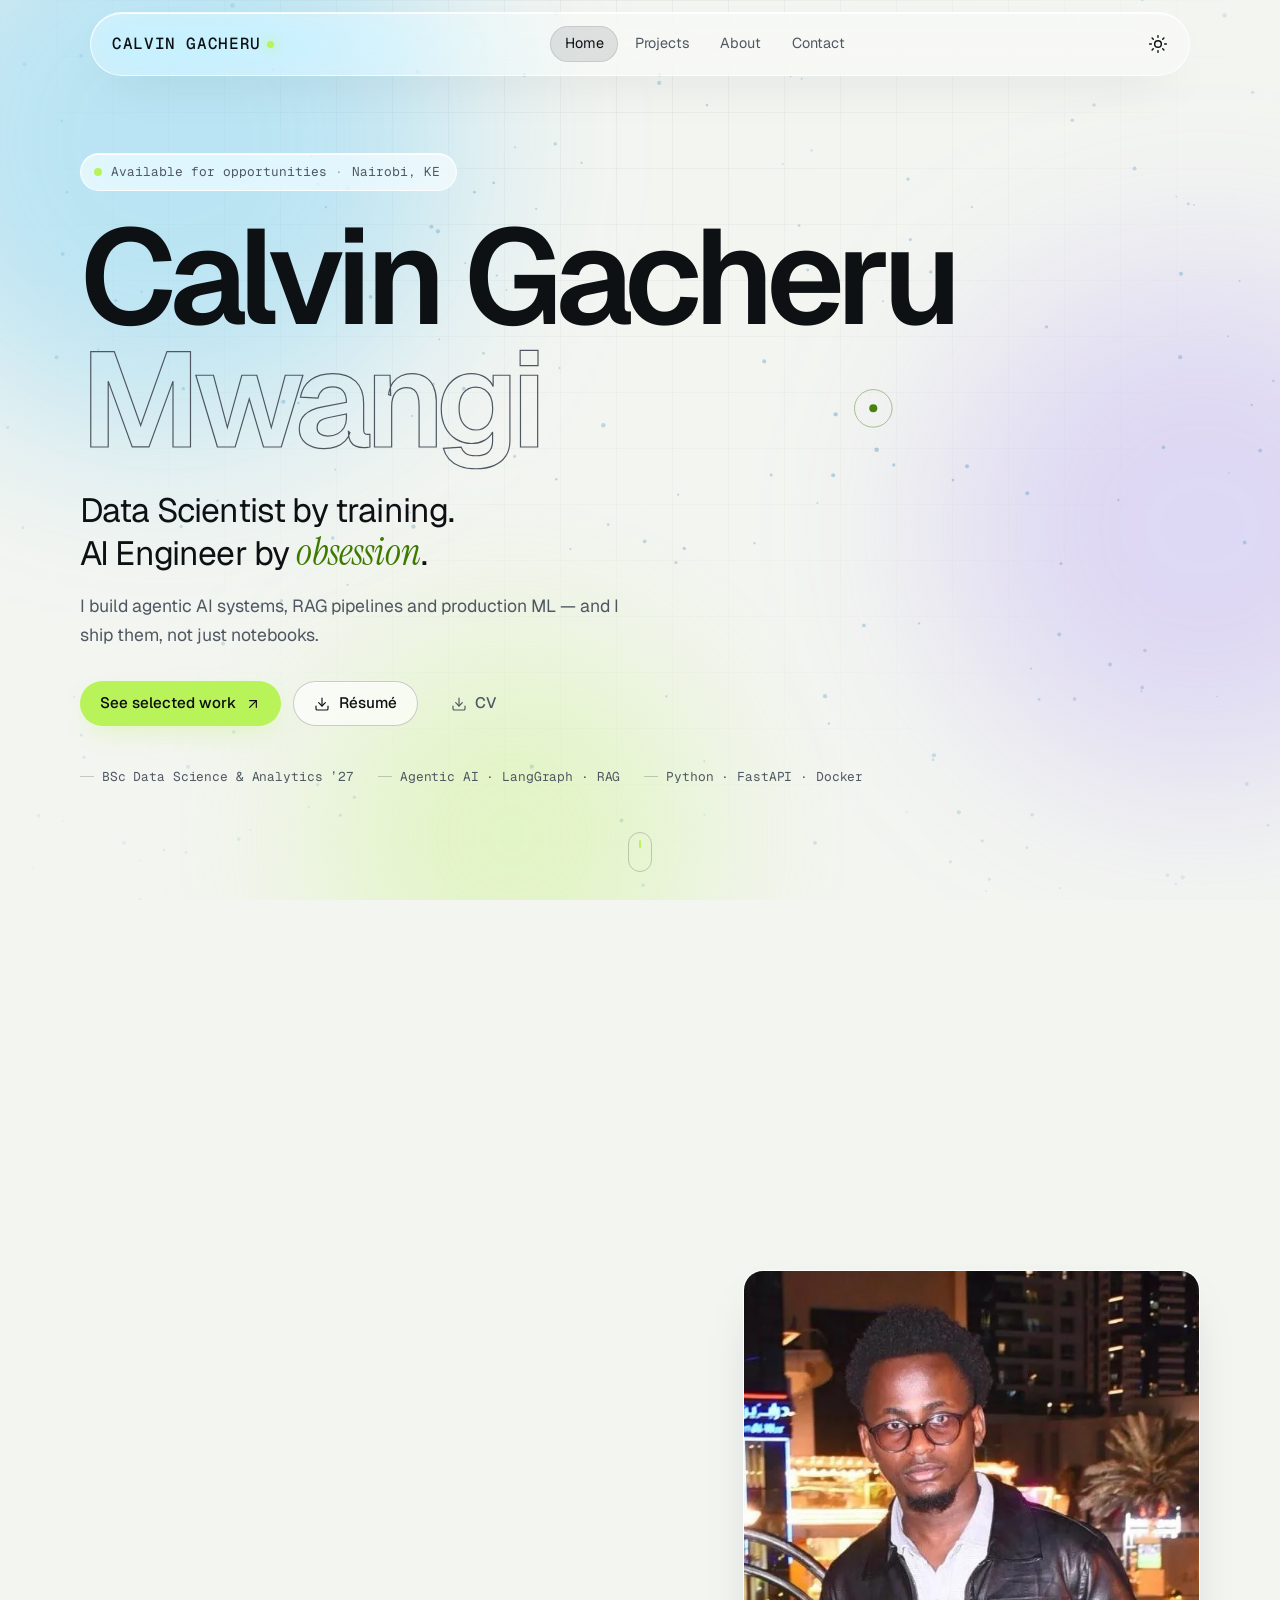
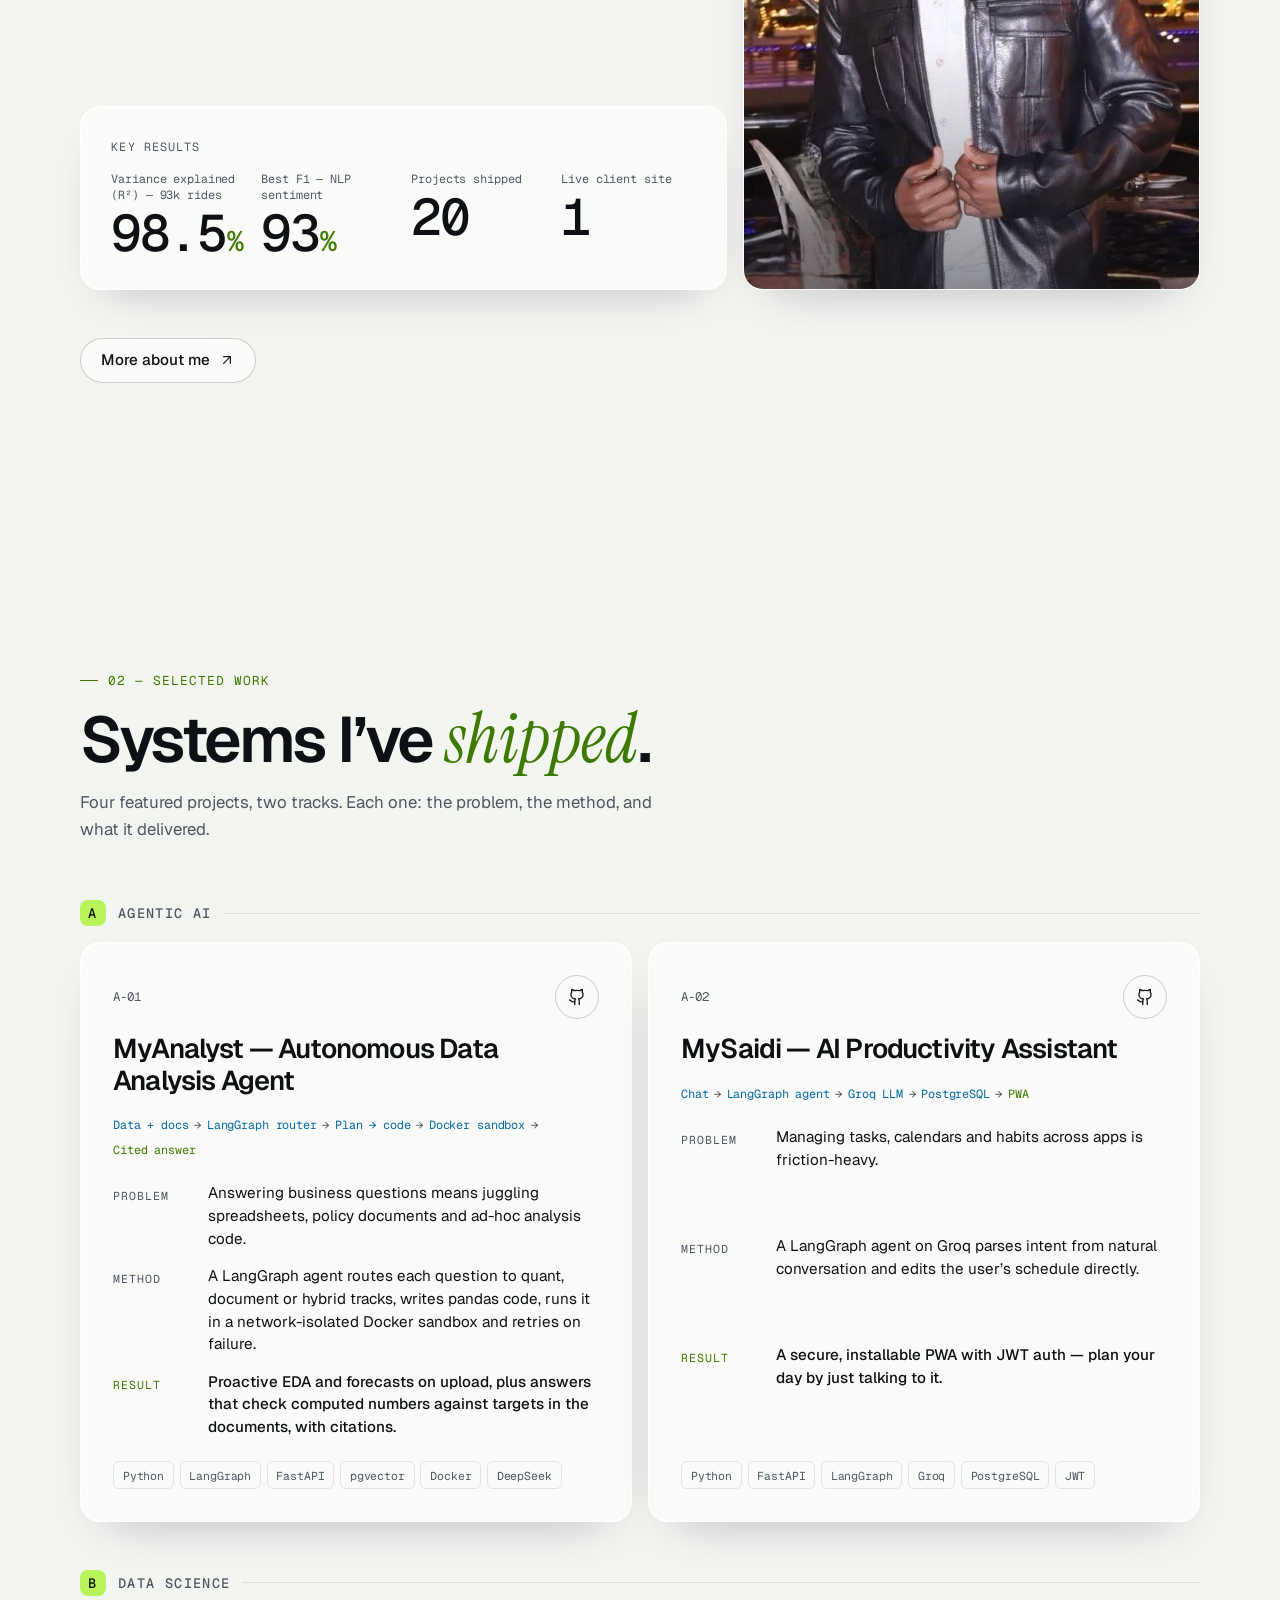
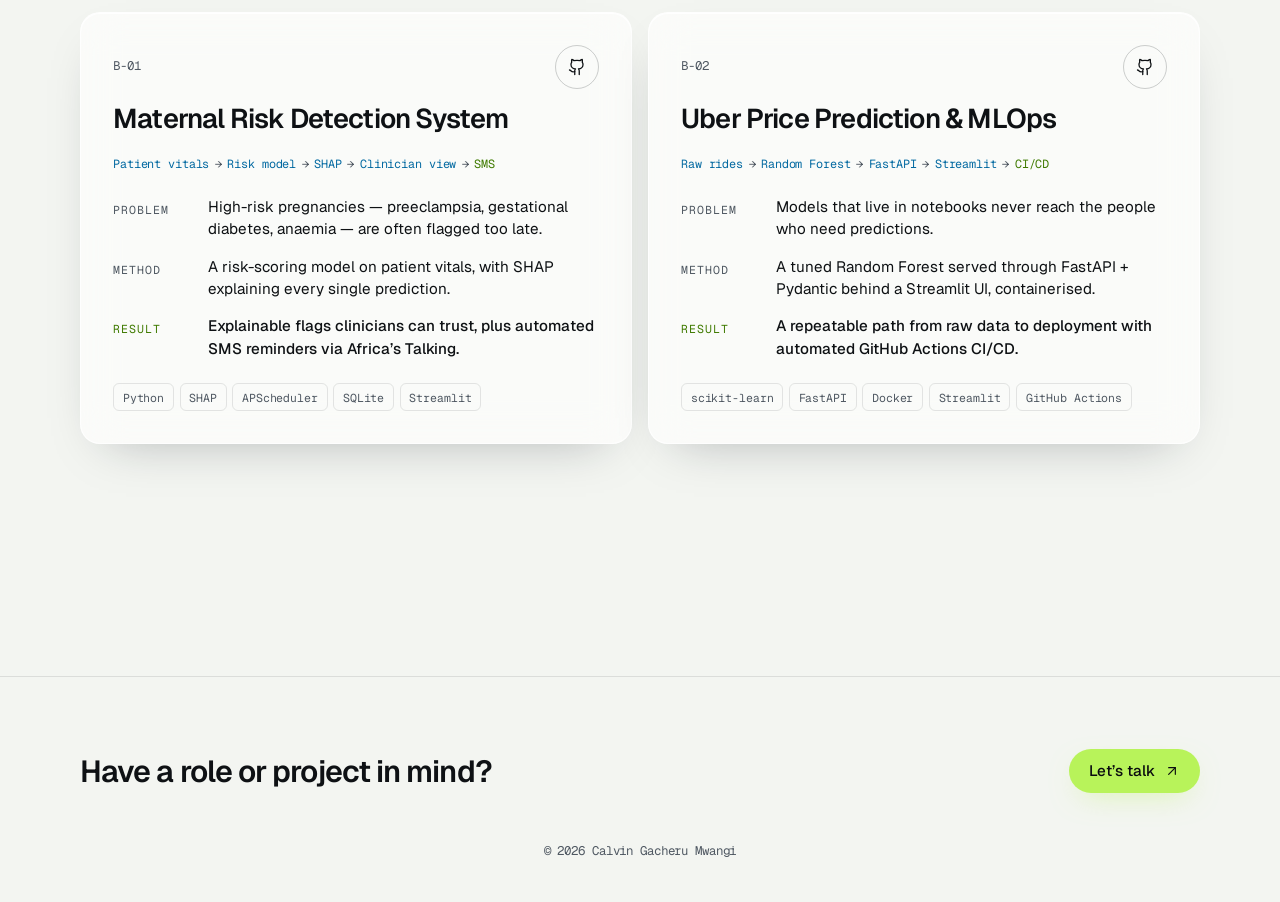
==== commit 64c1d321: "Update navbar branding to display "CALVIN GACHERU" across all pages" ====
--- a/index.html
+++ b/index.html
@@ -168,7 +168,7 @@
   <!-- ═══════════════════════════ NAVBAR ═══════════════════════════ -->
   <header class="nav" id="nav">
     <div class="nav-bar">
-      <a href="index.html" class="nav-logo" aria-label="Calvin Gacheru Mwangi — home">PORTFOLIO<span class="logo-dot" aria-hidden="true"></span></a>
+      <a href="index.html" class="nav-logo" aria-label="Calvin Gacheru Mwangi — home">CALVIN GACHERU<span class="logo-dot" aria-hidden="true"></span></a>
 
       <nav class="nav-menu" id="nav-menu" aria-label="Primary">
         <ul class="nav-links">
